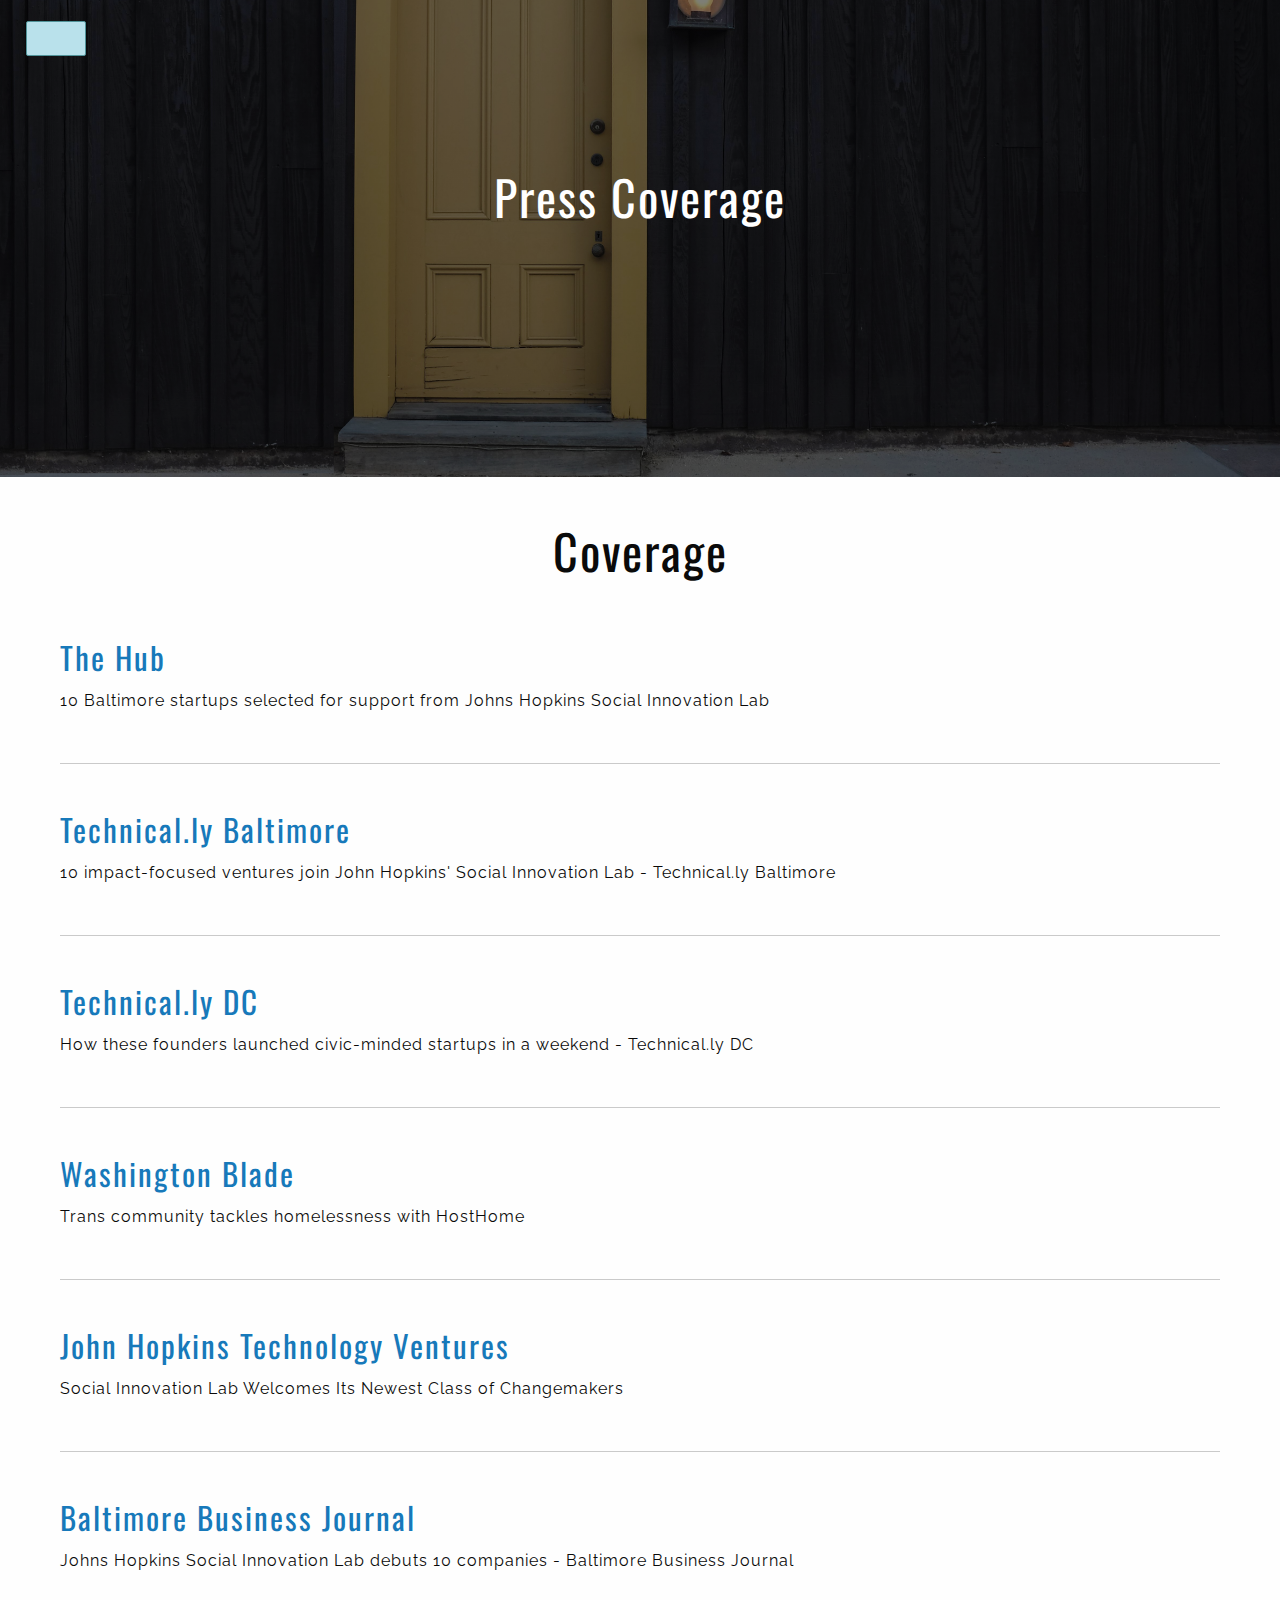
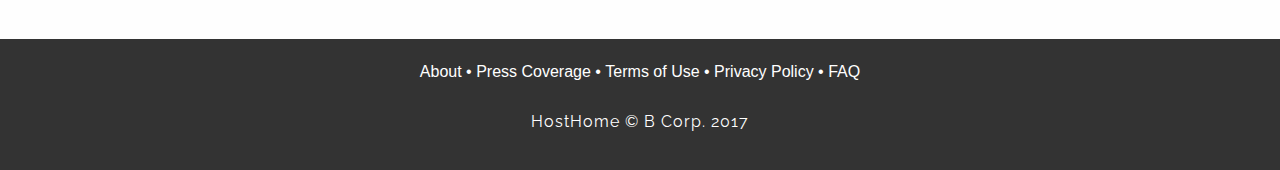
==== presscoverage.html @ 01d6b6f5 "Inline footer menu with bullet separators, added Press Coverage Page" ====
<!doctype html>
<html class="no-js" lang="en">
  <head>
    <meta charset="utf-8">
    <meta http-equiv="x-ua-compatible" content="ie=edge">
    <meta name="viewport" content="width=device-width, initial-scale=1.0">
    <title>HostHome</title>
    <link rel="stylesheet" href="css/app.css">
    <!-- Fonts -->
    <link href="https://fonts.googleapis.com/css?family=Oswald|Raleway" rel="stylesheet">
    <!-- Font Awesome Icons -->
    <link rel = "stylesheet" href = "css/font-awesome.min.css">
  </head>
  <body>
    <!-- Header -->
    <header class = "prescovheader">

    <!-- Navigation -->    
        <nav>
            <ul class = "menu align-left">
                <!-- this should be their logo -->
                <li style = "float: left;"><a href = "index.html"><button class = "button logo"></button></a></li>
            </ul>
        </nav>

    <!-- Press Coverage Hero -->
        <div class = "prescovhero">
            <h1>Press Coverage</h1>
        </div>       

    </header>

    <!-- Coverage -->
    <section >
        <div class = "grid-container coverage">
            <h1>Coverage</h1>
            <!-- The Hub -->
            <img src = "">
            <a href = "http://bit.ly/2iO0tIO">
                <h3 class = "presstitle">The Hub</h3>
            </a>
            <p>10 Baltimore startups selected for support from Johns Hopkins Social Innovation Lab</p>
            <hr>
            <!-- Technical.ly Baltimore -->
            <img src = "">
            <a href = "http://bit.ly/2ySxCcH">
                <h3 class = "presstitle">Technical.ly Baltimore</h3>
            </a>
            <p>10 impact-focused ventures join John Hopkins' Social Innovation Lab - Technical.ly Baltimore</p>
            <hr>
            <!-- Technical.ly DC -->
            <img src = "">
            <a href = "http://bit.ly/2uxFTNU">
                <h3 class = "presstitle">Technical.ly DC</h3>
            </a>
            <p>How these founders launched civic-minded startups in a weekend - Technical.ly DC</p>
            <hr>
            <!-- Washington Blade -->
            <img src = "">
            <a href = "http://bit.ly/2wIDwbI">
                <h3 class = "presstitle">Washington Blade</h3>
            </a>
            <p>Trans community tackles homelessness with HostHome</p>
            <hr>
            <!-- Hopkins Social Innovation Lab -->
            <img src = "">
            <a href = "http://bit.ly/2A8nLfL">
                <h3 class = "presstitle">John Hopkins Technology Ventures</h3>
            </a>
            <p>Social Innovation Lab Welcomes Its Newest Class of Changemakers</p>
            <hr>
            <!-- Baltimore Business Journal -->
            <img src = "">
            <a href = "http://bit.ly/2AoUezv">
                <h3 class = "presstitle">Baltimore Business Journal</h3>
            </a>
            <p>Johns Hopkins Social Innovation Lab debuts 10 companies - Baltimore Business Journal</p>
        </div>
    </section>

    <!-- F O O T E R -->
    <footer>
            <div class = "grid-x">
                <div class = "grid-container">
                    <div class = "small-20 medium-10 cell">
                        <ul class = "list" style = "margin: 0 auto">
                            <li><a href="#about" style="text-decoration:none;color:white;">About</a></li> &bull;
                            <li><a href="presscoverage.html" style="text-decoration:none;color:white;">Press Coverage</a></li> &bull;
                            <li><a href="#about" style="text-decoration:none;color:white;">Terms of Use</a></li> &bull;
                            <li><a href="#about" style="text-decoration:none;color:white;">Privacy Policy</a></li> &bull;
                            <li><a href="#about" style="text-decoration:none;color:white;">FAQ</a></li>
                        </ul>
                    </div>
                    
                    <br>
    
                    <div class = "small-20 medium-10 cell" style = "text-align: center">
                        <p>HostHome &copy; B Corp. 2017</p>
                    </div>
                </div>
            </div>
        </footer>

    <script src="js/app.js"></script>
</body>
</html>
---- css/app.css ----
@media print, screen and (min-width: 40em){.reveal,.reveal.tiny,.reveal.small,.reveal.large{right:auto;left:auto;margin:0 auto}}/*! normalize-scss | MIT/GPLv2 License | bit.ly/normalize-scss */html{font-family:sans-serif;line-height:1.15;-ms-text-size-adjust:100%;-webkit-text-size-adjust:100%}body{margin:0}article,aside,footer,header,nav,section{display:block}h1{font-size:2em;margin:0.67em 0}figcaption,figure{display:block}figure{margin:1em 40px}hr{box-sizing:content-box;height:0;overflow:visible}main{display:block}pre{font-family:monospace, monospace;font-size:1em}a{background-color:transparent;-webkit-text-decoration-skip:objects}a:active,a:hover{outline-width:0}abbr[title]{border-bottom:none;text-decoration:underline;text-decoration:underline dotted}b,strong{font-weight:inherit}b,strong{font-weight:bolder}code,kbd,samp{font-family:monospace, monospace;font-size:1em}dfn{font-style:italic}mark{background-color:#ff0;color:#000}small{font-size:80%}sub,sup{font-size:75%;line-height:0;position:relative;vertical-align:baseline}sub{bottom:-0.25em}sup{top:-0.5em}audio,video{display:inline-block}audio:not([controls]){display:none;height:0}img{border-style:none}svg:not(:root){overflow:hidden}button,input,optgroup,select,textarea{font-family:sans-serif;font-size:100%;line-height:1.15;margin:0}button{overflow:visible}button,select{text-transform:none}button,html [type="button"],[type="reset"],[type="submit"]{-webkit-appearance:button}button::-moz-focus-inner,[type="button"]::-moz-focus-inner,[type="reset"]::-moz-focus-inner,[type="submit"]::-moz-focus-inner{border-style:none;padding:0}button:-moz-focusring,[type="button"]:-moz-focusring,[type="reset"]:-moz-focusring,[type="submit"]:-moz-focusring{outline:1px dotted ButtonText}input{overflow:visible}[type="checkbox"],[type="radio"]{box-sizing:border-box;padding:0}[type="number"]::-webkit-inner-spin-button,[type="number"]::-webkit-outer-spin-button{height:auto}[type="search"]{-webkit-appearance:textfield;outline-offset:-2px}[type="search"]::-webkit-search-cancel-button,[type="search"]::-webkit-search-decoration{-webkit-appearance:none}::-webkit-file-upload-button{-webkit-appearance:button;font:inherit}fieldset{border:1px solid #c0c0c0;margin:0 2px;padding:0.35em 0.625em 0.75em}legend{box-sizing:border-box;display:table;max-width:100%;padding:0;color:inherit;white-space:normal}progress{display:inline-block;vertical-align:baseline}textarea{overflow:auto}details{display:block}summary{display:list-item}menu{display:block}canvas{display:inline-block}template{display:none}[hidden]{display:none}.foundation-mq{font-family:"small=0em&medium=40em&large=64em&xlarge=75em&xxlarge=90em"}html{box-sizing:border-box;font-size:100%}*,*::before,*::after{box-sizing:inherit}body{margin:0;padding:0;background:#fefefe;font-family:"Helvetica Neue",Helvetica,Roboto,Arial,sans-serif;font-weight:normal;line-height:1.5;color:#0a0a0a;-webkit-font-smoothing:antialiased;-moz-osx-font-smoothing:grayscale}img{display:inline-block;vertical-align:middle;max-width:100%;height:auto;-ms-interpolation-mode:bicubic}textarea{height:auto;min-height:50px;border-radius:0}select{box-sizing:border-box;width:100%;border-radius:0}.map_canvas img,.map_canvas embed,.map_canvas object,.mqa-display img,.mqa-display embed,.mqa-display object{max-width:none !important}button{padding:0;-webkit-appearance:none;-moz-appearance:none;appearance:none;border:0;border-radius:0;background:transparent;line-height:1;cursor:auto}[data-whatinput='mouse'] button{outline:0}pre{overflow:auto}button,input,optgroup,select,textarea{font-family:inherit}.is-visible{display:block !important}.is-hidden{display:none !important}.grid-container{padding-right:.625rem;padding-left:.625rem;max-width:75rem;margin:0 auto}@media print, screen and (min-width: 40em){.grid-container{padding-right:.9375rem;padding-left:.9375rem}}.grid-container.fluid{padding-right:.625rem;padding-left:.625rem;max-width:100%;margin:0 auto}@media print, screen and (min-width: 40em){.grid-container.fluid{padding-right:.9375rem;padding-left:.9375rem}}.grid-container.full{padding-right:0;padding-left:0;max-width:100%;margin:0 auto}.grid-x{display:-ms-flexbox;display:flex;-ms-flex-flow:row wrap;flex-flow:row wrap}.cell{-ms-flex:0 0 auto;flex:0 0 auto;min-height:0px;min-width:0px;width:100%}.cell.auto{-ms-flex:1 1 0px;flex:1 1 0px}.cell.shrink{-ms-flex:0 0 auto;flex:0 0 auto}.grid-x>.auto{width:auto}.grid-x>.shrink{width:auto}.grid-x>.small-shrink,.grid-x>.small-full,.grid-x>.small-1,.grid-x>.small-2,.grid-x>.small-3,.grid-x>.small-4,.grid-x>.small-5,.grid-x>.small-6,.grid-x>.small-7,.grid-x>.small-8,.grid-x>.small-9,.grid-x>.small-10,.grid-x>.small-11,.grid-x>.small-12,.grid-x>.small-13,.grid-x>.small-14,.grid-x>.small-15,.grid-x>.small-16,.grid-x>.small-17,.grid-x>.small-18,.grid-x>.small-19,.grid-x>.small-20{-ms-flex-preferred-size:auto;flex-basis:auto}@media print, screen and (min-width: 40em){.grid-x>.medium-shrink,.grid-x>.medium-full,.grid-x>.medium-1,.grid-x>.medium-2,.grid-x>.medium-3,.grid-x>.medium-4,.grid-x>.medium-5,.grid-x>.medium-6,.grid-x>.medium-7,.grid-x>.medium-8,.grid-x>.medium-9,.grid-x>.medium-10,.grid-x>.medium-11,.grid-x>.medium-12,.grid-x>.medium-13,.grid-x>.medium-14,.grid-x>.medium-15,.grid-x>.medium-16,.grid-x>.medium-17,.grid-x>.medium-18,.grid-x>.medium-19,.grid-x>.medium-20{-ms-flex-preferred-size:auto;flex-basis:auto}}@media print, screen and (min-width: 64em){.grid-x>.large-shrink,.grid-x>.large-full,.grid-x>.large-1,.grid-x>.large-2,.grid-x>.large-3,.grid-x>.large-4,.grid-x>.large-5,.grid-x>.large-6,.grid-x>.large-7,.grid-x>.large-8,.grid-x>.large-9,.grid-x>.large-10,.grid-x>.large-11,.grid-x>.large-12,.grid-x>.large-13,.grid-x>.large-14,.grid-x>.large-15,.grid-x>.large-16,.grid-x>.large-17,.grid-x>.large-18,.grid-x>.large-19,.grid-x>.large-20{-ms-flex-preferred-size:auto;flex-basis:auto}}.grid-x>.small-1{width:5%}.grid-x>.small-2{width:10%}.grid-x>.small-3{width:15%}.grid-x>.small-4{width:20%}.grid-x>.small-5{width:25%}.grid-x>.small-6{width:30%}.grid-x>.small-7{width:35%}.grid-x>.small-8{width:40%}.grid-x>.small-9{width:45%}.grid-x>.small-10{width:50%}.grid-x>.small-11{width:55%}.grid-x>.small-12{width:60%}.grid-x>.small-13{width:65%}.grid-x>.small-14{width:70%}.grid-x>.small-15{width:75%}.grid-x>.small-16{width:80%}.grid-x>.small-17{width:85%}.grid-x>.small-18{width:90%}.grid-x>.small-19{width:95%}.grid-x>.small-20{width:100%}@media print, screen and (min-width: 40em){.grid-x>.medium-auto{-ms-flex:1 1 0px;flex:1 1 0px;width:auto}.grid-x>.medium-shrink{-ms-flex:0 0 auto;flex:0 0 auto;width:auto}.grid-x>.medium-1{width:5%}.grid-x>.medium-2{width:10%}.grid-x>.medium-3{width:15%}.grid-x>.medium-4{width:20%}.grid-x>.medium-5{width:25%}.grid-x>.medium-6{width:30%}.grid-x>.medium-7{width:35%}.grid-x>.medium-8{width:40%}.grid-x>.medium-9{width:45%}.grid-x>.medium-10{width:50%}.grid-x>.medium-11{width:55%}.grid-x>.medium-12{width:60%}.grid-x>.medium-13{width:65%}.grid-x>.medium-14{width:70%}.grid-x>.medium-15{width:75%}.grid-x>.medium-16{width:80%}.grid-x>.medium-17{width:85%}.grid-x>.medium-18{width:90%}.grid-x>.medium-19{width:95%}.grid-x>.medium-20{width:100%}}@media print, screen and (min-width: 64em){.grid-x>.large-auto{-ms-flex:1 1 0px;flex:1 1 0px;width:auto}.grid-x>.large-shrink{-ms-flex:0 0 auto;flex:0 0 auto;width:auto}.grid-x>.large-1{width:5%}.grid-x>.large-2{width:10%}.grid-x>.large-3{width:15%}.grid-x>.large-4{width:20%}.grid-x>.large-5{width:25%}.grid-x>.large-6{width:30%}.grid-x>.large-7{width:35%}.grid-x>.large-8{width:40%}.grid-x>.large-9{width:45%}.grid-x>.large-10{width:50%}.grid-x>.large-11{width:55%}.grid-x>.large-12{width:60%}.grid-x>.large-13{width:65%}.grid-x>.large-14{width:70%}.grid-x>.large-15{width:75%}.grid-x>.large-16{width:80%}.grid-x>.large-17{width:85%}.grid-x>.large-18{width:90%}.grid-x>.large-19{width:95%}.grid-x>.large-20{width:100%}}.grid-margin-x:not(.grid-x)>.cell{width:auto}.grid-margin-y:not(.grid-y)>.cell{height:auto}.grid-margin-x{margin-left:-.625rem;margin-right:-.625rem}@media print, screen and (min-width: 40em){.grid-margin-x{margin-left:-.9375rem;margin-right:-.9375rem}}.grid-margin-x>.cell{width:calc(100% - 1.25rem);margin-left:.625rem;margin-right:.625rem}@media print, screen and (min-width: 40em){.grid-margin-x>.cell{width:calc(100% - 1.875rem);margin-left:.9375rem;margin-right:.9375rem}}.grid-margin-x>.auto{width:auto}.grid-margin-x>.shrink{width:auto}.grid-margin-x>.small-1{width:calc(5% - 1.25rem)}.grid-margin-x>.small-2{width:calc(10% - 1.25rem)}.grid-margin-x>.small-3{width:calc(15% - 1.25rem)}.grid-margin-x>.small-4{width:calc(20% - 1.25rem)}.grid-margin-x>.small-5{width:calc(25% - 1.25rem)}.grid-margin-x>.small-6{width:calc(30% - 1.25rem)}.grid-margin-x>.small-7{width:calc(35% - 1.25rem)}.grid-margin-x>.small-8{width:calc(40% - 1.25rem)}.grid-margin-x>.small-9{width:calc(45% - 1.25rem)}.grid-margin-x>.small-10{width:calc(50% - 1.25rem)}.grid-margin-x>.small-11{width:calc(55% - 1.25rem)}.grid-margin-x>.small-12{width:calc(60% - 1.25rem)}.grid-margin-x>.small-13{width:calc(65% - 1.25rem)}.grid-margin-x>.small-14{width:calc(70% - 1.25rem)}.grid-margin-x>.small-15{width:calc(75% - 1.25rem)}.grid-margin-x>.small-16{width:calc(80% - 1.25rem)}.grid-margin-x>.small-17{width:calc(85% - 1.25rem)}.grid-margin-x>.small-18{width:calc(90% - 1.25rem)}.grid-margin-x>.small-19{width:calc(95% - 1.25rem)}.grid-margin-x>.small-20{width:calc(100% - 1.25rem)}@media print, screen and (min-width: 40em){.grid-margin-x>.auto{width:auto}.grid-margin-x>.shrink{width:auto}.grid-margin-x>.small-1{width:calc(5% - 1.875rem)}.grid-margin-x>.small-2{width:calc(10% - 1.875rem)}.grid-margin-x>.small-3{width:calc(15% - 1.875rem)}.grid-margin-x>.small-4{width:calc(20% - 1.875rem)}.grid-margin-x>.small-5{width:calc(25% - 1.875rem)}.grid-margin-x>.small-6{width:calc(30% - 1.875rem)}.grid-margin-x>.small-7{width:calc(35% - 1.875rem)}.grid-margin-x>.small-8{width:calc(40% - 1.875rem)}.grid-margin-x>.small-9{width:calc(45% - 1.875rem)}.grid-margin-x>.small-10{width:calc(50% - 1.875rem)}.grid-margin-x>.small-11{width:calc(55% - 1.875rem)}.grid-margin-x>.small-12{width:calc(60% - 1.875rem)}.grid-margin-x>.small-13{width:calc(65% - 1.875rem)}.grid-margin-x>.small-14{width:calc(70% - 1.875rem)}.grid-margin-x>.small-15{width:calc(75% - 1.875rem)}.grid-margin-x>.small-16{width:calc(80% - 1.875rem)}.grid-margin-x>.small-17{width:calc(85% - 1.875rem)}.grid-margin-x>.small-18{width:calc(90% - 1.875rem)}.grid-margin-x>.small-19{width:calc(95% - 1.875rem)}.grid-margin-x>.small-20{width:calc(100% - 1.875rem)}.grid-margin-x>.medium-auto{width:auto}.grid-margin-x>.medium-shrink{width:auto}.grid-margin-x>.medium-1{width:calc(5% - 1.875rem)}.grid-margin-x>.medium-2{width:calc(10% - 1.875rem)}.grid-margin-x>.medium-3{width:calc(15% - 1.875rem)}.grid-margin-x>.medium-4{width:calc(20% - 1.875rem)}.grid-margin-x>.medium-5{width:calc(25% - 1.875rem)}.grid-margin-x>.medium-6{width:calc(30% - 1.875rem)}.grid-margin-x>.medium-7{width:calc(35% - 1.875rem)}.grid-margin-x>.medium-8{width:calc(40% - 1.875rem)}.grid-margin-x>.medium-9{width:calc(45% - 1.875rem)}.grid-margin-x>.medium-10{width:calc(50% - 1.875rem)}.grid-margin-x>.medium-11{width:calc(55% - 1.875rem)}.grid-margin-x>.medium-12{width:calc(60% - 1.875rem)}.grid-margin-x>.medium-13{width:calc(65% - 1.875rem)}.grid-margin-x>.medium-14{width:calc(70% - 1.875rem)}.grid-margin-x>.medium-15{width:calc(75% - 1.875rem)}.grid-margin-x>.medium-16{width:calc(80% - 1.875rem)}.grid-margin-x>.medium-17{width:calc(85% - 1.875rem)}.grid-margin-x>.medium-18{width:calc(90% - 1.875rem)}.grid-margin-x>.medium-19{width:calc(95% - 1.875rem)}.grid-margin-x>.medium-20{width:calc(100% - 1.875rem)}}@media print, screen and (min-width: 64em){.grid-margin-x>.large-auto{width:auto}.grid-margin-x>.large-shrink{width:auto}.grid-margin-x>.large-1{width:calc(5% - 1.875rem)}.grid-margin-x>.large-2{width:calc(10% - 1.875rem)}.grid-margin-x>.large-3{width:calc(15% - 1.875rem)}.grid-margin-x>.large-4{width:calc(20% - 1.875rem)}.grid-margin-x>.large-5{width:calc(25% - 1.875rem)}.grid-margin-x>.large-6{width:calc(30% - 1.875rem)}.grid-margin-x>.large-7{width:calc(35% - 1.875rem)}.grid-margin-x>.large-8{width:calc(40% - 1.875rem)}.grid-margin-x>.large-9{width:calc(45% - 1.875rem)}.grid-margin-x>.large-10{width:calc(50% - 1.875rem)}.grid-margin-x>.large-11{width:calc(55% - 1.875rem)}.grid-margin-x>.large-12{width:calc(60% - 1.875rem)}.grid-margin-x>.large-13{width:calc(65% - 1.875rem)}.grid-margin-x>.large-14{width:calc(70% - 1.875rem)}.grid-margin-x>.large-15{width:calc(75% - 1.875rem)}.grid-margin-x>.large-16{width:calc(80% - 1.875rem)}.grid-margin-x>.large-17{width:calc(85% - 1.875rem)}.grid-margin-x>.large-18{width:calc(90% - 1.875rem)}.grid-margin-x>.large-19{width:calc(95% - 1.875rem)}.grid-margin-x>.large-20{width:calc(100% - 1.875rem)}}.grid-padding-x .grid-padding-x{margin-right:-.625rem;margin-left:-.625rem}@media print, screen and (min-width: 40em){.grid-padding-x .grid-padding-x{margin-right:-.9375rem;margin-left:-.9375rem}}.grid-container:not(.full)>.grid-padding-x{margin-right:-.625rem;margin-left:-.625rem}@media print, screen and (min-width: 40em){.grid-container:not(.full)>.grid-padding-x{margin-right:-.9375rem;margin-left:-.9375rem}}.grid-padding-x>.cell{padding-right:.625rem;padding-left:.625rem}@media print, screen and (min-width: 40em){.grid-padding-x>.cell{padding-right:.9375rem;padding-left:.9375rem}}.small-up-1>.cell{width:100%}.small-up-2>.cell{width:50%}.small-up-3>.cell{width:33.33333%}.small-up-4>.cell{width:25%}.small-up-5>.cell{width:20%}.small-up-6>.cell{width:16.66667%}.small-up-7>.cell{width:14.28571%}.small-up-8>.cell{width:12.5%}@media print, screen and (min-width: 40em){.medium-up-1>.cell{width:100%}.medium-up-2>.cell{width:50%}.medium-up-3>.cell{width:33.33333%}.medium-up-4>.cell{width:25%}.medium-up-5>.cell{width:20%}.medium-up-6>.cell{width:16.66667%}.medium-up-7>.cell{width:14.28571%}.medium-up-8>.cell{width:12.5%}}@media print, screen and (min-width: 64em){.large-up-1>.cell{width:100%}.large-up-2>.cell{width:50%}.large-up-3>.cell{width:33.33333%}.large-up-4>.cell{width:25%}.large-up-5>.cell{width:20%}.large-up-6>.cell{width:16.66667%}.large-up-7>.cell{width:14.28571%}.large-up-8>.cell{width:12.5%}}.grid-margin-x.small-up-1>.cell{width:calc(100% - 1.25rem)}.grid-margin-x.small-up-2>.cell{width:calc(50% - 1.25rem)}.grid-margin-x.small-up-3>.cell{width:calc(33.33333% - 1.25rem)}.grid-margin-x.small-up-4>.cell{width:calc(25% - 1.25rem)}.grid-margin-x.small-up-5>.cell{width:calc(20% - 1.25rem)}.grid-margin-x.small-up-6>.cell{width:calc(16.66667% - 1.25rem)}.grid-margin-x.small-up-7>.cell{width:calc(14.28571% - 1.25rem)}.grid-margin-x.small-up-8>.cell{width:calc(12.5% - 1.25rem)}@media print, screen and (min-width: 40em){.grid-margin-x.small-up-1>.cell{width:calc(100% - 1.25rem)}.grid-margin-x.small-up-2>.cell{width:calc(50% - 1.25rem)}.grid-margin-x.small-up-3>.cell{width:calc(33.33333% - 1.25rem)}.grid-margin-x.small-up-4>.cell{width:calc(25% - 1.25rem)}.grid-margin-x.small-up-5>.cell{width:calc(20% - 1.25rem)}.grid-margin-x.small-up-6>.cell{width:calc(16.66667% - 1.25rem)}.grid-margin-x.small-up-7>.cell{width:calc(14.28571% - 1.25rem)}.grid-margin-x.small-up-8>.cell{width:calc(12.5% - 1.25rem)}.grid-margin-x.medium-up-1>.cell{width:calc(100% - 1.875rem)}.grid-margin-x.medium-up-2>.cell{width:calc(50% - 1.875rem)}.grid-margin-x.medium-up-3>.cell{width:calc(33.33333% - 1.875rem)}.grid-margin-x.medium-up-4>.cell{width:calc(25% - 1.875rem)}.grid-margin-x.medium-up-5>.cell{width:calc(20% - 1.875rem)}.grid-margin-x.medium-up-6>.cell{width:calc(16.66667% - 1.875rem)}.grid-margin-x.medium-up-7>.cell{width:calc(14.28571% - 1.875rem)}.grid-margin-x.medium-up-8>.cell{width:calc(12.5% - 1.875rem)}}@media print, screen and (min-width: 64em){.grid-margin-x.large-up-1>.cell{width:calc(100% - 1.875rem)}.grid-margin-x.large-up-2>.cell{width:calc(50% - 1.875rem)}.grid-margin-x.large-up-3>.cell{width:calc(33.33333% - 1.875rem)}.grid-margin-x.large-up-4>.cell{width:calc(25% - 1.875rem)}.grid-margin-x.large-up-5>.cell{width:calc(20% - 1.875rem)}.grid-margin-x.large-up-6>.cell{width:calc(16.66667% - 1.875rem)}.grid-margin-x.large-up-7>.cell{width:calc(14.28571% - 1.875rem)}.grid-margin-x.large-up-8>.cell{width:calc(12.5% - 1.875rem)}}.small-margin-collapse{margin-right:0;margin-left:0}.small-margin-collapse>.cell{margin-right:0;margin-left:0}.small-margin-collapse>.small-1{width:5%}.small-margin-collapse>.small-2{width:10%}.small-margin-collapse>.small-3{width:15%}.small-margin-collapse>.small-4{width:20%}.small-margin-collapse>.small-5{width:25%}.small-margin-collapse>.small-6{width:30%}.small-margin-collapse>.small-7{width:35%}.small-margin-collapse>.small-8{width:40%}.small-margin-collapse>.small-9{width:45%}.small-margin-collapse>.small-10{width:50%}.small-margin-collapse>.small-11{width:55%}.small-margin-collapse>.small-12{width:60%}.small-margin-collapse>.small-13{width:65%}.small-margin-collapse>.small-14{width:70%}.small-margin-collapse>.small-15{width:75%}.small-margin-collapse>.small-16{width:80%}.small-margin-collapse>.small-17{width:85%}.small-margin-collapse>.small-18{width:90%}.small-margin-collapse>.small-19{width:95%}.small-margin-collapse>.small-20{width:100%}@media print, screen and (min-width: 40em){.small-margin-collapse>.medium-1{width:5%}.small-margin-collapse>.medium-2{width:10%}.small-margin-collapse>.medium-3{width:15%}.small-margin-collapse>.medium-4{width:20%}.small-margin-collapse>.medium-5{width:25%}.small-margin-collapse>.medium-6{width:30%}.small-margin-collapse>.medium-7{width:35%}.small-margin-collapse>.medium-8{width:40%}.small-margin-collapse>.medium-9{width:45%}.small-margin-collapse>.medium-10{width:50%}.small-margin-collapse>.medium-11{width:55%}.small-margin-collapse>.medium-12{width:60%}.small-margin-collapse>.medium-13{width:65%}.small-margin-collapse>.medium-14{width:70%}.small-margin-collapse>.medium-15{width:75%}.small-margin-collapse>.medium-16{width:80%}.small-margin-collapse>.medium-17{width:85%}.small-margin-collapse>.medium-18{width:90%}.small-margin-collapse>.medium-19{width:95%}.small-margin-collapse>.medium-20{width:100%}}@media print, screen and (min-width: 64em){.small-margin-collapse>.large-1{width:5%}.small-margin-collapse>.large-2{width:10%}.small-margin-collapse>.large-3{width:15%}.small-margin-collapse>.large-4{width:20%}.small-margin-collapse>.large-5{width:25%}.small-margin-collapse>.large-6{width:30%}.small-margin-collapse>.large-7{width:35%}.small-margin-collapse>.large-8{width:40%}.small-margin-collapse>.large-9{width:45%}.small-margin-collapse>.large-10{width:50%}.small-margin-collapse>.large-11{width:55%}.small-margin-collapse>.large-12{width:60%}.small-margin-collapse>.large-13{width:65%}.small-margin-collapse>.large-14{width:70%}.small-margin-collapse>.large-15{width:75%}.small-margin-collapse>.large-16{width:80%}.small-margin-collapse>.large-17{width:85%}.small-margin-collapse>.large-18{width:90%}.small-margin-collapse>.large-19{width:95%}.small-margin-collapse>.large-20{width:100%}}.small-padding-collapse{margin-right:0;margin-left:0}.small-padding-collapse>.cell{padding-right:0;padding-left:0}@media print, screen and (min-width: 40em){.medium-margin-collapse{margin-right:0;margin-left:0}.medium-margin-collapse>.cell{margin-right:0;margin-left:0}}@media print, screen and (min-width: 40em){.medium-margin-collapse>.small-1{width:5%}.medium-margin-collapse>.small-2{width:10%}.medium-margin-collapse>.small-3{width:15%}.medium-margin-collapse>.small-4{width:20%}.medium-margin-collapse>.small-5{width:25%}.medium-margin-collapse>.small-6{width:30%}.medium-margin-collapse>.small-7{width:35%}.medium-margin-collapse>.small-8{width:40%}.medium-margin-collapse>.small-9{width:45%}.medium-margin-collapse>.small-10{width:50%}.medium-margin-collapse>.small-11{width:55%}.medium-margin-collapse>.small-12{width:60%}.medium-margin-collapse>.small-13{width:65%}.medium-margin-collapse>.small-14{width:70%}.medium-margin-collapse>.small-15{width:75%}.medium-margin-collapse>.small-16{width:80%}.medium-margin-collapse>.small-17{width:85%}.medium-margin-collapse>.small-18{width:90%}.medium-margin-collapse>.small-19{width:95%}.medium-margin-collapse>.small-20{width:100%}}@media print, screen and (min-width: 40em){.medium-margin-collapse>.medium-1{width:5%}.medium-margin-collapse>.medium-2{width:10%}.medium-margin-collapse>.medium-3{width:15%}.medium-margin-collapse>.medium-4{width:20%}.medium-margin-collapse>.medium-5{width:25%}.medium-margin-collapse>.medium-6{width:30%}.medium-margin-collapse>.medium-7{width:35%}.medium-margin-collapse>.medium-8{width:40%}.medium-margin-collapse>.medium-9{width:45%}.medium-margin-collapse>.medium-10{width:50%}.medium-margin-collapse>.medium-11{width:55%}.medium-margin-collapse>.medium-12{width:60%}.medium-margin-collapse>.medium-13{width:65%}.medium-margin-collapse>.medium-14{width:70%}.medium-margin-collapse>.medium-15{width:75%}.medium-margin-collapse>.medium-16{width:80%}.medium-margin-collapse>.medium-17{width:85%}.medium-margin-collapse>.medium-18{width:90%}.medium-margin-collapse>.medium-19{width:95%}.medium-margin-collapse>.medium-20{width:100%}}@media print, screen and (min-width: 64em){.medium-margin-collapse>.large-1{width:5%}.medium-margin-collapse>.large-2{width:10%}.medium-margin-collapse>.large-3{width:15%}.medium-margin-collapse>.large-4{width:20%}.medium-margin-collapse>.large-5{width:25%}.medium-margin-collapse>.large-6{width:30%}.medium-margin-collapse>.large-7{width:35%}.medium-margin-collapse>.large-8{width:40%}.medium-margin-collapse>.large-9{width:45%}.medium-margin-collapse>.large-10{width:50%}.medium-margin-collapse>.large-11{width:55%}.medium-margin-collapse>.large-12{width:60%}.medium-margin-collapse>.large-13{width:65%}.medium-margin-collapse>.large-14{width:70%}.medium-margin-collapse>.large-15{width:75%}.medium-margin-collapse>.large-16{width:80%}.medium-margin-collapse>.large-17{width:85%}.medium-margin-collapse>.large-18{width:90%}.medium-margin-collapse>.large-19{width:95%}.medium-margin-collapse>.large-20{width:100%}}@media print, screen and (min-width: 40em){.medium-padding-collapse{margin-right:0;margin-left:0}.medium-padding-collapse>.cell{padding-right:0;padding-left:0}}@media print, screen and (min-width: 64em){.large-margin-collapse{margin-right:0;margin-left:0}.large-margin-collapse>.cell{margin-right:0;margin-left:0}}@media print, screen and (min-width: 64em){.large-margin-collapse>.small-1{width:5%}.large-margin-collapse>.small-2{width:10%}.large-margin-collapse>.small-3{width:15%}.large-margin-collapse>.small-4{width:20%}.large-margin-collapse>.small-5{width:25%}.large-margin-collapse>.small-6{width:30%}.large-margin-collapse>.small-7{width:35%}.large-margin-collapse>.small-8{width:40%}.large-margin-collapse>.small-9{width:45%}.large-margin-collapse>.small-10{width:50%}.large-margin-collapse>.small-11{width:55%}.large-margin-collapse>.small-12{width:60%}.large-margin-collapse>.small-13{width:65%}.large-margin-collapse>.small-14{width:70%}.large-margin-collapse>.small-15{width:75%}.large-margin-collapse>.small-16{width:80%}.large-margin-collapse>.small-17{width:85%}.large-margin-collapse>.small-18{width:90%}.large-margin-collapse>.small-19{width:95%}.large-margin-collapse>.small-20{width:100%}}@media print, screen and (min-width: 64em){.large-margin-collapse>.medium-1{width:5%}.large-margin-collapse>.medium-2{width:10%}.large-margin-collapse>.medium-3{width:15%}.large-margin-collapse>.medium-4{width:20%}.large-margin-collapse>.medium-5{width:25%}.large-margin-collapse>.medium-6{width:30%}.large-margin-collapse>.medium-7{width:35%}.large-margin-collapse>.medium-8{width:40%}.large-margin-collapse>.medium-9{width:45%}.large-margin-collapse>.medium-10{width:50%}.large-margin-collapse>.medium-11{width:55%}.large-margin-collapse>.medium-12{width:60%}.large-margin-collapse>.medium-13{width:65%}.large-margin-collapse>.medium-14{width:70%}.large-margin-collapse>.medium-15{width:75%}.large-margin-collapse>.medium-16{width:80%}.large-margin-collapse>.medium-17{width:85%}.large-margin-collapse>.medium-18{width:90%}.large-margin-collapse>.medium-19{width:95%}.large-margin-collapse>.medium-20{width:100%}}@media print, screen and (min-width: 64em){.large-margin-collapse>.large-1{width:5%}.large-margin-collapse>.large-2{width:10%}.large-margin-collapse>.large-3{width:15%}.large-margin-collapse>.large-4{width:20%}.large-margin-collapse>.large-5{width:25%}.large-margin-collapse>.large-6{width:30%}.large-margin-collapse>.large-7{width:35%}.large-margin-collapse>.large-8{width:40%}.large-margin-collapse>.large-9{width:45%}.large-margin-collapse>.large-10{width:50%}.large-margin-collapse>.large-11{width:55%}.large-margin-collapse>.large-12{width:60%}.large-margin-collapse>.large-13{width:65%}.large-margin-collapse>.large-14{width:70%}.large-margin-collapse>.large-15{width:75%}.large-margin-collapse>.large-16{width:80%}.large-margin-collapse>.large-17{width:85%}.large-margin-collapse>.large-18{width:90%}.large-margin-collapse>.large-19{width:95%}.large-margin-collapse>.large-20{width:100%}}@media print, screen and (min-width: 64em){.large-padding-collapse{margin-right:0;margin-left:0}.large-padding-collapse>.cell{padding-right:0;padding-left:0}}.small-offset-0{margin-left:0%}.grid-margin-x>.small-offset-0{margin-left:calc(0% + .625rem)}.small-offset-1{margin-left:5%}.grid-margin-x>.small-offset-1{margin-left:calc(5% + .625rem)}.small-offset-2{margin-left:10%}.grid-margin-x>.small-offset-2{margin-left:calc(10% + .625rem)}.small-offset-3{margin-left:15%}.grid-margin-x>.small-offset-3{margin-left:calc(15% + .625rem)}.small-offset-4{margin-left:20%}.grid-margin-x>.small-offset-4{margin-left:calc(20% + .625rem)}.small-offset-5{margin-left:25%}.grid-margin-x>.small-offset-5{margin-left:calc(25% + .625rem)}.small-offset-6{margin-left:30%}.grid-margin-x>.small-offset-6{margin-left:calc(30% + .625rem)}.small-offset-7{margin-left:35%}.grid-margin-x>.small-offset-7{margin-left:calc(35% + .625rem)}.small-offset-8{margin-left:40%}.grid-margin-x>.small-offset-8{margin-left:calc(40% + .625rem)}.small-offset-9{margin-left:45%}.grid-margin-x>.small-offset-9{margin-left:calc(45% + .625rem)}.small-offset-10{margin-left:50%}.grid-margin-x>.small-offset-10{margin-left:calc(50% + .625rem)}.small-offset-11{margin-left:55%}.grid-margin-x>.small-offset-11{margin-left:calc(55% + .625rem)}.small-offset-12{margin-left:60%}.grid-margin-x>.small-offset-12{margin-left:calc(60% + .625rem)}.small-offset-13{margin-left:65%}.grid-margin-x>.small-offset-13{margin-left:calc(65% + .625rem)}.small-offset-14{margin-left:70%}.grid-margin-x>.small-offset-14{margin-left:calc(70% + .625rem)}.small-offset-15{margin-left:75%}.grid-margin-x>.small-offset-15{margin-left:calc(75% + .625rem)}.small-offset-16{margin-left:80%}.grid-margin-x>.small-offset-16{margin-left:calc(80% + .625rem)}.small-offset-17{margin-left:85%}.grid-margin-x>.small-offset-17{margin-left:calc(85% + .625rem)}.small-offset-18{margin-left:90%}.grid-margin-x>.small-offset-18{margin-left:calc(90% + .625rem)}.small-offset-19{margin-left:95%}.grid-margin-x>.small-offset-19{margin-left:calc(95% + .625rem)}@media print, screen and (min-width: 40em){.medium-offset-0{margin-left:0%}.grid-margin-x>.medium-offset-0{margin-left:calc(0% + .9375rem)}.medium-offset-1{margin-left:5%}.grid-margin-x>.medium-offset-1{margin-left:calc(5% + .9375rem)}.medium-offset-2{margin-left:10%}.grid-margin-x>.medium-offset-2{margin-left:calc(10% + .9375rem)}.medium-offset-3{margin-left:15%}.grid-margin-x>.medium-offset-3{margin-left:calc(15% + .9375rem)}.medium-offset-4{margin-left:20%}.grid-margin-x>.medium-offset-4{margin-left:calc(20% + .9375rem)}.medium-offset-5{margin-left:25%}.grid-margin-x>.medium-offset-5{margin-left:calc(25% + .9375rem)}.medium-offset-6{margin-left:30%}.grid-margin-x>.medium-offset-6{margin-left:calc(30% + .9375rem)}.medium-offset-7{margin-left:35%}.grid-margin-x>.medium-offset-7{margin-left:calc(35% + .9375rem)}.medium-offset-8{margin-left:40%}.grid-margin-x>.medium-offset-8{margin-left:calc(40% + .9375rem)}.medium-offset-9{margin-left:45%}.grid-margin-x>.medium-offset-9{margin-left:calc(45% + .9375rem)}.medium-offset-10{margin-left:50%}.grid-margin-x>.medium-offset-10{margin-left:calc(50% + .9375rem)}.medium-offset-11{margin-left:55%}.grid-margin-x>.medium-offset-11{margin-left:calc(55% + .9375rem)}.medium-offset-12{margin-left:60%}.grid-margin-x>.medium-offset-12{margin-left:calc(60% + .9375rem)}.medium-offset-13{margin-left:65%}.grid-margin-x>.medium-offset-13{margin-left:calc(65% + .9375rem)}.medium-offset-14{margin-left:70%}.grid-margin-x>.medium-offset-14{margin-left:calc(70% + .9375rem)}.medium-offset-15{margin-left:75%}.grid-margin-x>.medium-offset-15{margin-left:calc(75% + .9375rem)}.medium-offset-16{margin-left:80%}.grid-margin-x>.medium-offset-16{margin-left:calc(80% + .9375rem)}.medium-offset-17{margin-left:85%}.grid-margin-x>.medium-offset-17{margin-left:calc(85% + .9375rem)}.medium-offset-18{margin-left:90%}.grid-margin-x>.medium-offset-18{margin-left:calc(90% + .9375rem)}.medium-offset-19{margin-left:95%}.grid-margin-x>.medium-offset-19{margin-left:calc(95% + .9375rem)}}@media print, screen and (min-width: 64em){.large-offset-0{margin-left:0%}.grid-margin-x>.large-offset-0{margin-left:calc(0% + .9375rem)}.large-offset-1{margin-left:5%}.grid-margin-x>.large-offset-1{margin-left:calc(5% + .9375rem)}.large-offset-2{margin-left:10%}.grid-margin-x>.large-offset-2{margin-left:calc(10% + .9375rem)}.large-offset-3{margin-left:15%}.grid-margin-x>.large-offset-3{margin-left:calc(15% + .9375rem)}.large-offset-4{margin-left:20%}.grid-margin-x>.large-offset-4{margin-left:calc(20% + .9375rem)}.large-offset-5{margin-left:25%}.grid-margin-x>.large-offset-5{margin-left:calc(25% + .9375rem)}.large-offset-6{margin-left:30%}.grid-margin-x>.large-offset-6{margin-left:calc(30% + .9375rem)}.large-offset-7{margin-left:35%}.grid-margin-x>.large-offset-7{margin-left:calc(35% + .9375rem)}.large-offset-8{margin-left:40%}.grid-margin-x>.large-offset-8{margin-left:calc(40% + .9375rem)}.large-offset-9{margin-left:45%}.grid-margin-x>.large-offset-9{margin-left:calc(45% + .9375rem)}.large-offset-10{margin-left:50%}.grid-margin-x>.large-offset-10{margin-left:calc(50% + .9375rem)}.large-offset-11{margin-left:55%}.grid-margin-x>.large-offset-11{margin-left:calc(55% + .9375rem)}.large-offset-12{margin-left:60%}.grid-margin-x>.large-offset-12{margin-left:calc(60% + .9375rem)}.large-offset-13{margin-left:65%}.grid-margin-x>.large-offset-13{margin-left:calc(65% + .9375rem)}.large-offset-14{margin-left:70%}.grid-margin-x>.large-offset-14{margin-left:calc(70% + .9375rem)}.large-offset-15{margin-left:75%}.grid-margin-x>.large-offset-15{margin-left:calc(75% + .9375rem)}.large-offset-16{margin-left:80%}.grid-margin-x>.large-offset-16{margin-left:calc(80% + .9375rem)}.large-offset-17{margin-left:85%}.grid-margin-x>.large-offset-17{margin-left:calc(85% + .9375rem)}.large-offset-18{margin-left:90%}.grid-margin-x>.large-offset-18{margin-left:calc(90% + .9375rem)}.large-offset-19{margin-left:95%}.grid-margin-x>.large-offset-19{margin-left:calc(95% + .9375rem)}}.grid-y{display:-ms-flexbox;display:flex;-ms-flex-flow:column nowrap;flex-flow:column nowrap}.grid-y>.cell{width:auto}.grid-y>.auto{height:auto}.grid-y>.shrink{height:auto}.grid-y>.small-shrink,.grid-y>.small-full,.grid-y>.small-1,.grid-y>.small-2,.grid-y>.small-3,.grid-y>.small-4,.grid-y>.small-5,.grid-y>.small-6,.grid-y>.small-7,.grid-y>.small-8,.grid-y>.small-9,.grid-y>.small-10,.grid-y>.small-11,.grid-y>.small-12,.grid-y>.small-13,.grid-y>.small-14,.grid-y>.small-15,.grid-y>.small-16,.grid-y>.small-17,.grid-y>.small-18,.grid-y>.small-19,.grid-y>.small-20{-ms-flex-preferred-size:auto;flex-basis:auto}@media print, screen and (min-width: 40em){.grid-y>.medium-shrink,.grid-y>.medium-full,.grid-y>.medium-1,.grid-y>.medium-2,.grid-y>.medium-3,.grid-y>.medium-4,.grid-y>.medium-5,.grid-y>.medium-6,.grid-y>.medium-7,.grid-y>.medium-8,.grid-y>.medium-9,.grid-y>.medium-10,.grid-y>.medium-11,.grid-y>.medium-12,.grid-y>.medium-13,.grid-y>.medium-14,.grid-y>.medium-15,.grid-y>.medium-16,.grid-y>.medium-17,.grid-y>.medium-18,.grid-y>.medium-19,.grid-y>.medium-20{-ms-flex-preferred-size:auto;flex-basis:auto}}@media print, screen and (min-width: 64em){.grid-y>.large-shrink,.grid-y>.large-full,.grid-y>.large-1,.grid-y>.large-2,.grid-y>.large-3,.grid-y>.large-4,.grid-y>.large-5,.grid-y>.large-6,.grid-y>.large-7,.grid-y>.large-8,.grid-y>.large-9,.grid-y>.large-10,.grid-y>.large-11,.grid-y>.large-12,.grid-y>.large-13,.grid-y>.large-14,.grid-y>.large-15,.grid-y>.large-16,.grid-y>.large-17,.grid-y>.large-18,.grid-y>.large-19,.grid-y>.large-20{-ms-flex-preferred-size:auto;flex-basis:auto}}.grid-y>.small-1{height:5%}.grid-y>.small-2{height:10%}.grid-y>.small-3{height:15%}.grid-y>.small-4{height:20%}.grid-y>.small-5{height:25%}.grid-y>.small-6{height:30%}.grid-y>.small-7{height:35%}.grid-y>.small-8{height:40%}.grid-y>.small-9{height:45%}.grid-y>.small-10{height:50%}.grid-y>.small-11{height:55%}.grid-y>.small-12{height:60%}.grid-y>.small-13{height:65%}.grid-y>.small-14{height:70%}.grid-y>.small-15{height:75%}.grid-y>.small-16{height:80%}.grid-y>.small-17{height:85%}.grid-y>.small-18{height:90%}.grid-y>.small-19{height:95%}.grid-y>.small-20{height:100%}@media print, screen and (min-width: 40em){.grid-y>.medium-auto{-ms-flex:1 1 0px;flex:1 1 0px;height:auto}.grid-y>.medium-shrink{height:auto}.grid-y>.medium-1{height:5%}.grid-y>.medium-2{height:10%}.grid-y>.medium-3{height:15%}.grid-y>.medium-4{height:20%}.grid-y>.medium-5{height:25%}.grid-y>.medium-6{height:30%}.grid-y>.medium-7{height:35%}.grid-y>.medium-8{height:40%}.grid-y>.medium-9{height:45%}.grid-y>.medium-10{height:50%}.grid-y>.medium-11{height:55%}.grid-y>.medium-12{height:60%}.grid-y>.medium-13{height:65%}.grid-y>.medium-14{height:70%}.grid-y>.medium-15{height:75%}.grid-y>.medium-16{height:80%}.grid-y>.medium-17{height:85%}.grid-y>.medium-18{height:90%}.grid-y>.medium-19{height:95%}.grid-y>.medium-20{height:100%}}@media print, screen and (min-width: 64em){.grid-y>.large-auto{-ms-flex:1 1 0px;flex:1 1 0px;height:auto}.grid-y>.large-shrink{height:auto}.grid-y>.large-1{height:5%}.grid-y>.large-2{height:10%}.grid-y>.large-3{height:15%}.grid-y>.large-4{height:20%}.grid-y>.large-5{height:25%}.grid-y>.large-6{height:30%}.grid-y>.large-7{height:35%}.grid-y>.large-8{height:40%}.grid-y>.large-9{height:45%}.grid-y>.large-10{height:50%}.grid-y>.large-11{height:55%}.grid-y>.large-12{height:60%}.grid-y>.large-13{height:65%}.grid-y>.large-14{height:70%}.grid-y>.large-15{height:75%}.grid-y>.large-16{height:80%}.grid-y>.large-17{height:85%}.grid-y>.large-18{height:90%}.grid-y>.large-19{height:95%}.grid-y>.large-20{height:100%}}.grid-padding-y .grid-padding-y{margin-top:-.625rem;margin-bottom:-.625rem}@media print, screen and (min-width: 40em){.grid-padding-y .grid-padding-y{margin-top:-.9375rem;margin-bottom:-.9375rem}}.grid-padding-y>.cell{padding-top:.625rem;padding-bottom:.625rem}@media print, screen and (min-width: 40em){.grid-padding-y>.cell{padding-top:.9375rem;padding-bottom:.9375rem}}.grid-margin-y{margin-top:-.625rem;margin-bottom:-.625rem}@media print, screen and (min-width: 40em){.grid-margin-y{margin-top:-.9375rem;margin-bottom:-.9375rem}}.grid-margin-y>.cell{height:calc(100% - 1.25rem);margin-top:.625rem;margin-bottom:.625rem}@media print, screen and (min-width: 40em){.grid-margin-y>.cell{height:calc(100% - 1.875rem);margin-top:.9375rem;margin-bottom:.9375rem}}.grid-margin-y>.auto{height:auto}.grid-margin-y>.shrink{height:auto}.grid-margin-y>.small-1{height:calc(5% - 1.25rem)}.grid-margin-y>.small-2{height:calc(10% - 1.25rem)}.grid-margin-y>.small-3{height:calc(15% - 1.25rem)}.grid-margin-y>.small-4{height:calc(20% - 1.25rem)}.grid-margin-y>.small-5{height:calc(25% - 1.25rem)}.grid-margin-y>.small-6{height:calc(30% - 1.25rem)}.grid-margin-y>.small-7{height:calc(35% - 1.25rem)}.grid-margin-y>.small-8{height:calc(40% - 1.25rem)}.grid-margin-y>.small-9{height:calc(45% - 1.25rem)}.grid-margin-y>.small-10{height:calc(50% - 1.25rem)}.grid-margin-y>.small-11{height:calc(55% - 1.25rem)}.grid-margin-y>.small-12{height:calc(60% - 1.25rem)}.grid-margin-y>.small-13{height:calc(65% - 1.25rem)}.grid-margin-y>.small-14{height:calc(70% - 1.25rem)}.grid-margin-y>.small-15{height:calc(75% - 1.25rem)}.grid-margin-y>.small-16{height:calc(80% - 1.25rem)}.grid-margin-y>.small-17{height:calc(85% - 1.25rem)}.grid-margin-y>.small-18{height:calc(90% - 1.25rem)}.grid-margin-y>.small-19{height:calc(95% - 1.25rem)}.grid-margin-y>.small-20{height:calc(100% - 1.25rem)}@media print, screen and (min-width: 40em){.grid-margin-y>.auto{height:auto}.grid-margin-y>.shrink{height:auto}.grid-margin-y>.small-1{height:calc(5% - 1.875rem)}.grid-margin-y>.small-2{height:calc(10% - 1.875rem)}.grid-margin-y>.small-3{height:calc(15% - 1.875rem)}.grid-margin-y>.small-4{height:calc(20% - 1.875rem)}.grid-margin-y>.small-5{height:calc(25% - 1.875rem)}.grid-margin-y>.small-6{height:calc(30% - 1.875rem)}.grid-margin-y>.small-7{height:calc(35% - 1.875rem)}.grid-margin-y>.small-8{height:calc(40% - 1.875rem)}.grid-margin-y>.small-9{height:calc(45% - 1.875rem)}.grid-margin-y>.small-10{height:calc(50% - 1.875rem)}.grid-margin-y>.small-11{height:calc(55% - 1.875rem)}.grid-margin-y>.small-12{height:calc(60% - 1.875rem)}.grid-margin-y>.small-13{height:calc(65% - 1.875rem)}.grid-margin-y>.small-14{height:calc(70% - 1.875rem)}.grid-margin-y>.small-15{height:calc(75% - 1.875rem)}.grid-margin-y>.small-16{height:calc(80% - 1.875rem)}.grid-margin-y>.small-17{height:calc(85% - 1.875rem)}.grid-margin-y>.small-18{height:calc(90% - 1.875rem)}.grid-margin-y>.small-19{height:calc(95% - 1.875rem)}.grid-margin-y>.small-20{height:calc(100% - 1.875rem)}.grid-margin-y>.medium-auto{height:auto}.grid-margin-y>.medium-shrink{height:auto}.grid-margin-y>.medium-1{height:calc(5% - 1.875rem)}.grid-margin-y>.medium-2{height:calc(10% - 1.875rem)}.grid-margin-y>.medium-3{height:calc(15% - 1.875rem)}.grid-margin-y>.medium-4{height:calc(20% - 1.875rem)}.grid-margin-y>.medium-5{height:calc(25% - 1.875rem)}.grid-margin-y>.medium-6{height:calc(30% - 1.875rem)}.grid-margin-y>.medium-7{height:calc(35% - 1.875rem)}.grid-margin-y>.medium-8{height:calc(40% - 1.875rem)}.grid-margin-y>.medium-9{height:calc(45% - 1.875rem)}.grid-margin-y>.medium-10{height:calc(50% - 1.875rem)}.grid-margin-y>.medium-11{height:calc(55% - 1.875rem)}.grid-margin-y>.medium-12{height:calc(60% - 1.875rem)}.grid-margin-y>.medium-13{height:calc(65% - 1.875rem)}.grid-margin-y>.medium-14{height:calc(70% - 1.875rem)}.grid-margin-y>.medium-15{height:calc(75% - 1.875rem)}.grid-margin-y>.medium-16{height:calc(80% - 1.875rem)}.grid-margin-y>.medium-17{height:calc(85% - 1.875rem)}.grid-margin-y>.medium-18{height:calc(90% - 1.875rem)}.grid-margin-y>.medium-19{height:calc(95% - 1.875rem)}.grid-margin-y>.medium-20{height:calc(100% - 1.875rem)}}@media print, screen and (min-width: 64em){.grid-margin-y>.large-auto{height:auto}.grid-margin-y>.large-shrink{height:auto}.grid-margin-y>.large-1{height:calc(5% - 1.875rem)}.grid-margin-y>.large-2{height:calc(10% - 1.875rem)}.grid-margin-y>.large-3{height:calc(15% - 1.875rem)}.grid-margin-y>.large-4{height:calc(20% - 1.875rem)}.grid-margin-y>.large-5{height:calc(25% - 1.875rem)}.grid-margin-y>.large-6{height:calc(30% - 1.875rem)}.grid-margin-y>.large-7{height:calc(35% - 1.875rem)}.grid-margin-y>.large-8{height:calc(40% - 1.875rem)}.grid-margin-y>.large-9{height:calc(45% - 1.875rem)}.grid-margin-y>.large-10{height:calc(50% - 1.875rem)}.grid-margin-y>.large-11{height:calc(55% - 1.875rem)}.grid-margin-y>.large-12{height:calc(60% - 1.875rem)}.grid-margin-y>.large-13{height:calc(65% - 1.875rem)}.grid-margin-y>.large-14{height:calc(70% - 1.875rem)}.grid-margin-y>.large-15{height:calc(75% - 1.875rem)}.grid-margin-y>.large-16{height:calc(80% - 1.875rem)}.grid-margin-y>.large-17{height:calc(85% - 1.875rem)}.grid-margin-y>.large-18{height:calc(90% - 1.875rem)}.grid-margin-y>.large-19{height:calc(95% - 1.875rem)}.grid-margin-y>.large-20{height:calc(100% - 1.875rem)}}.grid-frame{overflow:hidden;position:relative;-ms-flex-wrap:nowrap;flex-wrap:nowrap;-ms-flex-align:stretch;align-items:stretch;width:100vw}.cell .grid-frame{width:100%}.cell-block{overflow-x:auto;max-width:100%;-webkit-overflow-scrolling:touch;-ms-overflow-stype:-ms-autohiding-scrollbar}.cell-block-y{overflow-y:auto;max-height:100%;-webkit-overflow-scrolling:touch;-ms-overflow-stype:-ms-autohiding-scrollbar}.cell-block-container{display:-ms-flexbox;display:flex;-ms-flex-direction:column;flex-direction:column;max-height:100%}.cell-block-container>.grid-x{max-height:100%;-ms-flex-wrap:nowrap;flex-wrap:nowrap}@media print, screen and (min-width: 40em){.medium-grid-frame{overflow:hidden;position:relative;-ms-flex-wrap:nowrap;flex-wrap:nowrap;-ms-flex-align:stretch;align-items:stretch;width:100vw}.cell .medium-grid-frame{width:100%}.medium-cell-block{overflow-x:auto;max-width:100%;-webkit-overflow-scrolling:touch;-ms-overflow-stype:-ms-autohiding-scrollbar}.medium-cell-block-container{display:-ms-flexbox;display:flex;-ms-flex-direction:column;flex-direction:column;max-height:100%}.medium-cell-block-container>.grid-x{max-height:100%;-ms-flex-wrap:nowrap;flex-wrap:nowrap}.medium-cell-block-y{overflow-y:auto;max-height:100%;-webkit-overflow-scrolling:touch;-ms-overflow-stype:-ms-autohiding-scrollbar}}@media print, screen and (min-width: 64em){.large-grid-frame{overflow:hidden;position:relative;-ms-flex-wrap:nowrap;flex-wrap:nowrap;-ms-flex-align:stretch;align-items:stretch;width:100vw}.cell .large-grid-frame{width:100%}.large-cell-block{overflow-x:auto;max-width:100%;-webkit-overflow-scrolling:touch;-ms-overflow-stype:-ms-autohiding-scrollbar}.large-cell-block-container{display:-ms-flexbox;display:flex;-ms-flex-direction:column;flex-direction:column;max-height:100%}.large-cell-block-container>.grid-x{max-height:100%;-ms-flex-wrap:nowrap;flex-wrap:nowrap}.large-cell-block-y{overflow-y:auto;max-height:100%;-webkit-overflow-scrolling:touch;-ms-overflow-stype:-ms-autohiding-scrollbar}}.grid-y.grid-frame{width:auto;overflow:hidden;position:relative;-ms-flex-wrap:nowrap;flex-wrap:nowrap;-ms-flex-align:stretch;align-items:stretch;height:100vh}@media print, screen and (min-width: 40em){.grid-y.medium-grid-frame{width:auto;overflow:hidden;position:relative;-ms-flex-wrap:nowrap;flex-wrap:nowrap;-ms-flex-align:stretch;align-items:stretch;height:100vh}}@media print, screen and (min-width: 64em){.grid-y.large-grid-frame{width:auto;overflow:hidden;position:relative;-ms-flex-wrap:nowrap;flex-wrap:nowrap;-ms-flex-align:stretch;align-items:stretch;height:100vh}}.cell .grid-y.grid-frame{height:100%}@media print, screen and (min-width: 40em){.cell .grid-y.medium-grid-frame{height:100%}}@media print, screen and (min-width: 64em){.cell .grid-y.large-grid-frame{height:100%}}.grid-margin-y{margin-top:-.625rem;margin-bottom:-.625rem}@media print, screen and (min-width: 40em){.grid-margin-y{margin-top:-.9375rem;margin-bottom:-.9375rem}}.grid-margin-y>.cell{height:calc(100% - 1.25rem);margin-top:.625rem;margin-bottom:.625rem}@media print, screen and (min-width: 40em){.grid-margin-y>.cell{height:calc(100% - 1.875rem);margin-top:.9375rem;margin-bottom:.9375rem}}.grid-margin-y>.auto{height:auto}.grid-margin-y>.shrink{height:auto}.grid-margin-y>.small-1{height:calc(5% - 1.25rem)}.grid-margin-y>.small-2{height:calc(10% - 1.25rem)}.grid-margin-y>.small-3{height:calc(15% - 1.25rem)}.grid-margin-y>.small-4{height:calc(20% - 1.25rem)}.grid-margin-y>.small-5{height:calc(25% - 1.25rem)}.grid-margin-y>.small-6{height:calc(30% - 1.25rem)}.grid-margin-y>.small-7{height:calc(35% - 1.25rem)}.grid-margin-y>.small-8{height:calc(40% - 1.25rem)}.grid-margin-y>.small-9{height:calc(45% - 1.25rem)}.grid-margin-y>.small-10{height:calc(50% - 1.25rem)}.grid-margin-y>.small-11{height:calc(55% - 1.25rem)}.grid-margin-y>.small-12{height:calc(60% - 1.25rem)}.grid-margin-y>.small-13{height:calc(65% - 1.25rem)}.grid-margin-y>.small-14{height:calc(70% - 1.25rem)}.grid-margin-y>.small-15{height:calc(75% - 1.25rem)}.grid-margin-y>.small-16{height:calc(80% - 1.25rem)}.grid-margin-y>.small-17{height:calc(85% - 1.25rem)}.grid-margin-y>.small-18{height:calc(90% - 1.25rem)}.grid-margin-y>.small-19{height:calc(95% - 1.25rem)}.grid-margin-y>.small-20{height:calc(100% - 1.25rem)}@media print, screen and (min-width: 40em){.grid-margin-y>.auto{height:auto}.grid-margin-y>.shrink{height:auto}.grid-margin-y>.small-1{height:calc(5% - 1.875rem)}.grid-margin-y>.small-2{height:calc(10% - 1.875rem)}.grid-margin-y>.small-3{height:calc(15% - 1.875rem)}.grid-margin-y>.small-4{height:calc(20% - 1.875rem)}.grid-margin-y>.small-5{height:calc(25% - 1.875rem)}.grid-margin-y>.small-6{height:calc(30% - 1.875rem)}.grid-margin-y>.small-7{height:calc(35% - 1.875rem)}.grid-margin-y>.small-8{height:calc(40% - 1.875rem)}.grid-margin-y>.small-9{height:calc(45% - 1.875rem)}.grid-margin-y>.small-10{height:calc(50% - 1.875rem)}.grid-margin-y>.small-11{height:calc(55% - 1.875rem)}.grid-margin-y>.small-12{height:calc(60% - 1.875rem)}.grid-margin-y>.small-13{height:calc(65% - 1.875rem)}.grid-margin-y>.small-14{height:calc(70% - 1.875rem)}.grid-margin-y>.small-15{height:calc(75% - 1.875rem)}.grid-margin-y>.small-16{height:calc(80% - 1.875rem)}.grid-margin-y>.small-17{height:calc(85% - 1.875rem)}.grid-margin-y>.small-18{height:calc(90% - 1.875rem)}.grid-margin-y>.small-19{height:calc(95% - 1.875rem)}.grid-margin-y>.small-20{height:calc(100% - 1.875rem)}.grid-margin-y>.medium-auto{height:auto}.grid-margin-y>.medium-shrink{height:auto}.grid-margin-y>.medium-1{height:calc(5% - 1.875rem)}.grid-margin-y>.medium-2{height:calc(10% - 1.875rem)}.grid-margin-y>.medium-3{height:calc(15% - 1.875rem)}.grid-margin-y>.medium-4{height:calc(20% - 1.875rem)}.grid-margin-y>.medium-5{height:calc(25% - 1.875rem)}.grid-margin-y>.medium-6{height:calc(30% - 1.875rem)}.grid-margin-y>.medium-7{height:calc(35% - 1.875rem)}.grid-margin-y>.medium-8{height:calc(40% - 1.875rem)}.grid-margin-y>.medium-9{height:calc(45% - 1.875rem)}.grid-margin-y>.medium-10{height:calc(50% - 1.875rem)}.grid-margin-y>.medium-11{height:calc(55% - 1.875rem)}.grid-margin-y>.medium-12{height:calc(60% - 1.875rem)}.grid-margin-y>.medium-13{height:calc(65% - 1.875rem)}.grid-margin-y>.medium-14{height:calc(70% - 1.875rem)}.grid-margin-y>.medium-15{height:calc(75% - 1.875rem)}.grid-margin-y>.medium-16{height:calc(80% - 1.875rem)}.grid-margin-y>.medium-17{height:calc(85% - 1.875rem)}.grid-margin-y>.medium-18{height:calc(90% - 1.875rem)}.grid-margin-y>.medium-19{height:calc(95% - 1.875rem)}.grid-margin-y>.medium-20{height:calc(100% - 1.875rem)}}@media print, screen and (min-width: 64em){.grid-margin-y>.large-auto{height:auto}.grid-margin-y>.large-shrink{height:auto}.grid-margin-y>.large-1{height:calc(5% - 1.875rem)}.grid-margin-y>.large-2{height:calc(10% - 1.875rem)}.grid-margin-y>.large-3{height:calc(15% - 1.875rem)}.grid-margin-y>.large-4{height:calc(20% - 1.875rem)}.grid-margin-y>.large-5{height:calc(25% - 1.875rem)}.grid-margin-y>.large-6{height:calc(30% - 1.875rem)}.grid-margin-y>.large-7{height:calc(35% - 1.875rem)}.grid-margin-y>.large-8{height:calc(40% - 1.875rem)}.grid-margin-y>.large-9{height:calc(45% - 1.875rem)}.grid-margin-y>.large-10{height:calc(50% - 1.875rem)}.grid-margin-y>.large-11{height:calc(55% - 1.875rem)}.grid-margin-y>.large-12{height:calc(60% - 1.875rem)}.grid-margin-y>.large-13{height:calc(65% - 1.875rem)}.grid-margin-y>.large-14{height:calc(70% - 1.875rem)}.grid-margin-y>.large-15{height:calc(75% - 1.875rem)}.grid-margin-y>.large-16{height:calc(80% - 1.875rem)}.grid-margin-y>.large-17{height:calc(85% - 1.875rem)}.grid-margin-y>.large-18{height:calc(90% - 1.875rem)}.grid-margin-y>.large-19{height:calc(95% - 1.875rem)}.grid-margin-y>.large-20{height:calc(100% - 1.875rem)}}.grid-frame.grid-margin-y{height:calc(100vh + 1.25rem)}@media print, screen and (min-width: 40em){.grid-frame.grid-margin-y{height:calc(100vh + 1.875rem)}}@media print, screen and (min-width: 64em){.grid-frame.grid-margin-y{height:calc(100vh + 1.875rem)}}@media print, screen and (min-width: 40em){.grid-margin-y.medium-grid-frame{height:calc(100vh + 1.875rem)}}@media print, screen and (min-width: 64em){.grid-margin-y.large-grid-frame{height:calc(100vh + 1.875rem)}}div,dl,dt,dd,ul,ol,li,h1,h2,h3,h4,h5,h6,pre,form,p,blockquote,th,td{margin:0;padding:0}p{margin-bottom:1rem;font-size:inherit;line-height:1.6;text-rendering:optimizeLegibility}em,i{font-style:italic;line-height:inherit}strong,b{font-weight:bold;line-height:inherit}small{font-size:80%;line-height:inherit}h1,.h1,h2,.h2,h3,.h3,h4,.h4,h5,.h5,h6,.h6{font-family:"Helvetica Neue",Helvetica,Roboto,Arial,sans-serif;font-style:normal;font-weight:normal;color:inherit;text-rendering:optimizeLegibility}h1 small,.h1 small,h2 small,.h2 small,h3 small,.h3 small,h4 small,.h4 small,h5 small,.h5 small,h6 small,.h6 small{line-height:0;color:#cacaca}h1,.h1{font-size:1.5rem;line-height:1.4;margin-top:0;margin-bottom:.5rem}h2,.h2{font-size:1.25rem;line-height:1.4;margin-top:0;margin-bottom:.5rem}h3,.h3{font-size:1.1875rem;line-height:1.4;margin-top:0;margin-bottom:.5rem}h4,.h4{font-size:1.125rem;line-height:1.4;margin-top:0;margin-bottom:.5rem}h5,.h5{font-size:1.0625rem;line-height:1.4;margin-top:0;margin-bottom:.5rem}h6,.h6{font-size:1rem;line-height:1.4;margin-top:0;margin-bottom:.5rem}@media print, screen and (min-width: 40em){h1,.h1{font-size:3rem}h2,.h2{font-size:2.5rem}h3,.h3{font-size:1.9375rem}h4,.h4{font-size:1.5625rem}h5,.h5{font-size:1.25rem}h6,.h6{font-size:1rem}}a{line-height:inherit;color:#1779ba;text-decoration:none;cursor:pointer}a:hover,a:focus{color:#1468a0}a img{border:0}hr{clear:both;max-width:75rem;height:0;margin:1.25rem auto;border-top:0;border-right:0;border-bottom:1px solid #cacaca;border-left:0}ul,ol,dl{margin-bottom:1rem;list-style-position:outside;line-height:1.6}li{font-size:inherit}ul{margin-left:1.25rem;list-style-type:disc}ol{margin-left:1.25rem}ul ul,ol ul,ul ol,ol ol{margin-left:1.25rem;margin-bottom:0}dl{margin-bottom:1rem}dl dt{margin-bottom:.3rem;font-weight:bold}blockquote{margin:0 0 1rem;padding:.5625rem 1.25rem 0 1.1875rem;border-left:1px solid #cacaca}blockquote,blockquote p{line-height:1.6;color:#8a8a8a}cite{display:block;font-size:.8125rem;color:#8a8a8a}cite:before{content:"— "}abbr,abbr[title]{border-bottom:1px dotted #0a0a0a;cursor:help;text-decoration:none}figure{margin:0}code{padding:.125rem .3125rem .0625rem;border:1px solid #cacaca;background-color:#e6e6e6;font-family:Consolas,"Liberation Mono",Courier,monospace;font-weight:normal;color:#0a0a0a}kbd{margin:0;padding:.125rem .25rem 0;background-color:#e6e6e6;font-family:Consolas,"Liberation Mono",Courier,monospace;color:#0a0a0a}.subheader{margin-top:.2rem;margin-bottom:.5rem;font-weight:normal;line-height:1.4;color:#8a8a8a}.lead{font-size:125%;line-height:1.6}.stat{font-size:2.5rem;line-height:1}p+.stat{margin-top:-1rem}ul.no-bullet,ol.no-bullet{margin-left:0;list-style:none}.text-left{text-align:left}.text-right{text-align:right}.text-center{text-align:center}.text-justify{text-align:justify}@media print, screen and (min-width: 40em){.medium-text-left{text-align:left}.medium-text-right{text-align:right}.medium-text-center{text-align:center}.medium-text-justify{text-align:justify}}@media print, screen and (min-width: 64em){.large-text-left{text-align:left}.large-text-right{text-align:right}.large-text-center{text-align:center}.large-text-justify{text-align:justify}}.show-for-print{display:none !important}@media print{*{background:transparent !important;box-shadow:none !important;color:black !important;text-shadow:none !important}.show-for-print{display:block !important}.hide-for-print{display:none !important}table.show-for-print{display:table !important}thead.show-for-print{display:table-header-group !important}tbody.show-for-print{display:table-row-group !important}tr.show-for-print{display:table-row !important}td.show-for-print{display:table-cell !important}th.show-for-print{display:table-cell !important}a,a:visited{text-decoration:underline}a[href]:after{content:" (" attr(href) ")"}.ir a:after,a[href^='javascript:']:after,a[href^='#']:after{content:''}abbr[title]:after{content:" (" attr(title) ")"}pre,blockquote{border:1px solid #8a8a8a;page-break-inside:avoid}thead{display:table-header-group}tr,img{page-break-inside:avoid}img{max-width:100% !important}@page{margin:0.5cm}p,h2,h3{orphans:3;widows:3}h2,h3{page-break-after:avoid}.print-break-inside{page-break-inside:auto}}.button{display:inline-block;vertical-align:middle;margin:0 0 1rem 0;font-family:inherit;padding:0.85em 1em;-webkit-appearance:none;border:1px solid transparent;border-radius:0;transition:background-color 0.25s ease-out,color 0.25s ease-out;font-size:0.9rem;line-height:1;text-align:center;cursor:pointer;background-color:#B9E1EB;color:#fefefe}[data-whatinput='mouse'] .button{outline:0}.button:hover,.button:focus{background-color:#8cd;color:#fefefe}.button.tiny{font-size:.6rem}.button.small{font-size:.75rem}.button.large{font-size:1.25rem}.button.expanded{display:block;width:100%;margin-right:0;margin-left:0}.button.primary{background-color:#7DB5BA;color:#0a0a0a}.button.primary:hover,.button.primary:focus{background-color:#569ca3;color:#0a0a0a}.button.secondary{background-color:#B9E1EB;color:#0a0a0a}.button.secondary:hover,.button.secondary:focus{background-color:#78c5d8;color:#0a0a0a}.button.tertiary{background-color:#4E5E73;color:#fefefe}.button.tertiary:hover,.button.tertiary:focus{background-color:#3e4b5c;color:#fefefe}.button.disabled,.button[disabled]{opacity:.25;cursor:not-allowed}.button.disabled,.button.disabled:hover,.button.disabled:focus,.button[disabled],.button[disabled]:hover,.button[disabled]:focus{background-color:#B9E1EB;color:#fefefe}.button.disabled.primary,.button[disabled].primary{opacity:.25;cursor:not-allowed}.button.disabled.primary,.button.disabled.primary:hover,.button.disabled.primary:focus,.button[disabled].primary,.button[disabled].primary:hover,.button[disabled].primary:focus{background-color:#7DB5BA;color:#0a0a0a}.button.disabled.secondary,.button[disabled].secondary{opacity:.25;cursor:not-allowed}.button.disabled.secondary,.button.disabled.secondary:hover,.button.disabled.secondary:focus,.button[disabled].secondary,.button[disabled].secondary:hover,.button[disabled].secondary:focus{background-color:#B9E1EB;color:#0a0a0a}.button.disabled.tertiary,.button[disabled].tertiary{opacity:.25;cursor:not-allowed}.button.disabled.tertiary,.button.disabled.tertiary:hover,.button.disabled.tertiary:focus,.button[disabled].tertiary,.button[disabled].tertiary:hover,.button[disabled].tertiary:focus{background-color:#4E5E73;color:#fefefe}.button.hollow{border:1px solid #B9E1EB;color:#B9E1EB}.button.hollow,.button.hollow:hover,.button.hollow:focus{background-color:transparent}.button.hollow.disabled,.button.hollow.disabled:hover,.button.hollow.disabled:focus,.button.hollow[disabled],.button.hollow[disabled]:hover,.button.hollow[disabled]:focus{background-color:transparent}.button.hollow:hover,.button.hollow:focus{border-color:#2f8ca3;color:#2f8ca3}.button.hollow:hover.disabled,.button.hollow:hover[disabled],.button.hollow:focus.disabled,.button.hollow:focus[disabled]{border:1px solid #B9E1EB;color:#B9E1EB}.button.hollow.primary{border:1px solid #7DB5BA;color:#7DB5BA}.button.hollow.primary:hover,.button.hollow.primary:focus{border-color:#366266;color:#366266}.button.hollow.primary:hover.disabled,.button.hollow.primary:hover[disabled],.button.hollow.primary:focus.disabled,.button.hollow.primary:focus[disabled]{border:1px solid #7DB5BA;color:#7DB5BA}.button.hollow.secondary{border:1px solid #B9E1EB;color:#B9E1EB}.button.hollow.secondary:hover,.button.hollow.secondary:focus{border-color:#2f8ca3;color:#2f8ca3}.button.hollow.secondary:hover.disabled,.button.hollow.secondary:hover[disabled],.button.hollow.secondary:focus.disabled,.button.hollow.secondary:focus[disabled]{border:1px solid #B9E1EB;color:#B9E1EB}.button.hollow.tertiary{border:1px solid #4E5E73;color:#4E5E73}.button.hollow.tertiary:hover,.button.hollow.tertiary:focus{border-color:#272f3a;color:#272f3a}.button.hollow.tertiary:hover.disabled,.button.hollow.tertiary:hover[disabled],.button.hollow.tertiary:focus.disabled,.button.hollow.tertiary:focus[disabled]{border:1px solid #4E5E73;color:#4E5E73}.button.clear{border:1px solid #B9E1EB;color:#B9E1EB}.button.clear,.button.clear:hover,.button.clear:focus{background-color:transparent}.button.clear.disabled,.button.clear.disabled:hover,.button.clear.disabled:focus,.button.clear[disabled],.button.clear[disabled]:hover,.button.clear[disabled]:focus{background-color:transparent}.button.clear:hover,.button.clear:focus{border-color:#2f8ca3;color:#2f8ca3}.button.clear:hover.disabled,.button.clear:hover[disabled],.button.clear:focus.disabled,.button.clear:focus[disabled]{border:1px solid #B9E1EB;color:#B9E1EB}.button.clear,.button.clear.disabled,.button.clear[disabled],.button.clear:hover,.button.clear:hover.disabled,.button.clear:hover[disabled],.button.clear:focus,.button.clear:focus.disabled,.button.clear:focus[disabled]{border-color:transparent}.button.clear.primary{border:1px solid #7DB5BA;color:#7DB5BA}.button.clear.primary:hover,.button.clear.primary:focus{border-color:#366266;color:#366266}.button.clear.primary:hover.disabled,.button.clear.primary:hover[disabled],.button.clear.primary:focus.disabled,.button.clear.primary:focus[disabled]{border:1px solid #7DB5BA;color:#7DB5BA}.button.clear.primary,.button.clear.primary.disabled,.button.clear.primary[disabled],.button.clear.primary:hover,.button.clear.primary:hover.disabled,.button.clear.primary:hover[disabled],.button.clear.primary:focus,.button.clear.primary:focus.disabled,.button.clear.primary:focus[disabled]{border-color:transparent}.button.clear.secondary{border:1px solid #B9E1EB;color:#B9E1EB}.button.clear.secondary:hover,.button.clear.secondary:focus{border-color:#2f8ca3;color:#2f8ca3}.button.clear.secondary:hover.disabled,.button.clear.secondary:hover[disabled],.button.clear.secondary:focus.disabled,.button.clear.secondary:focus[disabled]{border:1px solid #B9E1EB;color:#B9E1EB}.button.clear.secondary,.button.clear.secondary.disabled,.button.clear.secondary[disabled],.button.clear.secondary:hover,.button.clear.secondary:hover.disabled,.button.clear.secondary:hover[disabled],.button.clear.secondary:focus,.button.clear.secondary:focus.disabled,.button.clear.secondary:focus[disabled]{border-color:transparent}.button.clear.tertiary{border:1px solid #4E5E73;color:#4E5E73}.button.clear.tertiary:hover,.button.clear.tertiary:focus{border-color:#272f3a;color:#272f3a}.button.clear.tertiary:hover.disabled,.button.clear.tertiary:hover[disabled],.button.clear.tertiary:focus.disabled,.button.clear.tertiary:focus[disabled]{border:1px solid #4E5E73;color:#4E5E73}.button.clear.tertiary,.button.clear.tertiary.disabled,.button.clear.tertiary[disabled],.button.clear.tertiary:hover,.button.clear.tertiary:hover.disabled,.button.clear.tertiary:hover[disabled],.button.clear.tertiary:focus,.button.clear.tertiary:focus.disabled,.button.clear.tertiary:focus[disabled]{border-color:transparent}.button.dropdown::after{display:block;width:0;height:0;border:inset .4em;content:'';border-bottom-width:0;border-top-style:solid;border-color:#fefefe transparent transparent;position:relative;top:0.4em;display:inline-block;float:right;margin-left:1em}.button.dropdown.hollow::after{border-top-color:#B9E1EB}.button.dropdown.hollow.primary::after{border-top-color:#7DB5BA}.button.dropdown.hollow.secondary::after{border-top-color:#B9E1EB}.button.dropdown.hollow.tertiary::after{border-top-color:#4E5E73}.button.arrow-only::after{top:-0.1em;float:none;margin-left:0}a.button:hover,a.button:focus{text-decoration:none}[type='text'],[type='password'],[type='date'],[type='datetime'],[type='datetime-local'],[type='month'],[type='week'],[type='email'],[type='number'],[type='search'],[type='tel'],[type='time'],[type='url'],[type='color'],textarea{display:block;box-sizing:border-box;width:100%;height:2.4375rem;margin:0 0 1rem;padding:.5rem;border:1px solid #cacaca;border-radius:0;background-color:#fefefe;box-shadow:inset 0 1px 2px rgba(10,10,10,0.1);font-family:inherit;font-size:1rem;font-weight:normal;line-height:1.5;color:#0a0a0a;transition:box-shadow 0.5s,border-color 0.25s ease-in-out;-webkit-appearance:none;-moz-appearance:none;appearance:none}[type='text']:focus,[type='password']:focus,[type='date']:focus,[type='datetime']:focus,[type='datetime-local']:focus,[type='month']:focus,[type='week']:focus,[type='email']:focus,[type='number']:focus,[type='search']:focus,[type='tel']:focus,[type='time']:focus,[type='url']:focus,[type='color']:focus,textarea:focus{outline:none;border:1px solid #8a8a8a;background-color:#fefefe;box-shadow:0 0 5px #cacaca;transition:box-shadow 0.5s,border-color 0.25s ease-in-out}textarea{max-width:100%}textarea[rows]{height:auto}input:-ms-input-placeholder,textarea:-ms-input-placeholder{color:#cacaca}input::placeholder,textarea::placeholder{color:#cacaca}input:disabled,input[readonly],textarea:disabled,textarea[readonly]{background-color:#e6e6e6;cursor:not-allowed}[type='submit'],[type='button']{-webkit-appearance:none;-moz-appearance:none;appearance:none;border-radius:0}input[type='search']{box-sizing:border-box}[type='file'],[type='checkbox'],[type='radio']{margin:0 0 1rem}[type='checkbox']+label,[type='radio']+label{display:inline-block;vertical-align:baseline;margin-left:.5rem;margin-right:1rem;margin-bottom:0}[type='checkbox']+label[for],[type='radio']+label[for]{cursor:pointer}label>[type='checkbox'],label>[type='radio']{margin-right:.5rem}[type='file']{width:100%}label{display:block;margin:0;font-size:.875rem;font-weight:normal;line-height:1.8;color:#0a0a0a}label.middle{margin:0 0 1rem;padding:.5625rem 0}.help-text{margin-top:-.5rem;font-size:.8125rem;font-style:italic;color:#0a0a0a}.input-group{display:-ms-flexbox;display:flex;width:100%;margin-bottom:1rem;-ms-flex-align:stretch;align-items:stretch}.input-group>:first-child{border-radius:0 0 0 0}.input-group>:last-child>*{border-radius:0 0 0 0}.input-group-label,.input-group-field,.input-group-button,.input-group-button a,.input-group-button input,.input-group-button button,.input-group-button label{margin:0;white-space:nowrap}.input-group-label{padding:0 1rem;border:1px solid #cacaca;background:#e6e6e6;color:#0a0a0a;text-align:center;white-space:nowrap;display:-ms-flexbox;display:flex;-ms-flex:0 0 auto;flex:0 0 auto;-ms-flex-align:center;align-items:center}.input-group-label:first-child{border-right:0}.input-group-label:last-child{border-left:0}.input-group-field{border-radius:0;-ms-flex:1 1 0px;flex:1 1 0px;height:auto;min-width:0}.input-group-button{padding-top:0;padding-bottom:0;text-align:center;display:-ms-flexbox;display:flex;-ms-flex:0 0 auto;flex:0 0 auto}.input-group-button a,.input-group-button input,.input-group-button button,.input-group-button label{height:auto;-ms-flex-item-align:stretch;-ms-grid-row-align:stretch;align-self:stretch;padding-top:0;padding-bottom:0;font-size:1rem}fieldset{margin:0;padding:0;border:0}legend{max-width:100%;margin-bottom:.5rem}.fieldset{margin:1.125rem 0;padding:1.25rem;border:1px solid #cacaca}.fieldset legend{margin:0;margin-left:-.1875rem;padding:0 .1875rem}select{height:2.4375rem;margin:0 0 1rem;padding:.5rem;-webkit-appearance:none;-moz-appearance:none;appearance:none;border:1px solid #cacaca;border-radius:0;background-color:#fefefe;font-family:inherit;font-size:1rem;font-weight:normal;line-height:1.5;color:#0a0a0a;background-image:url("data:image/svg+xml;utf8,<svg xmlns='http://www.w3.org/2000/svg' version='1.1' width='32' height='24' viewBox='0 0 32 24'><polygon points='0,0 32,0 16,24' style='fill: rgb%28138, 138, 138%29'></polygon></svg>");background-origin:content-box;background-position:right -1rem center;background-repeat:no-repeat;background-size:9px 6px;padding-right:1.5rem;transition:box-shadow 0.5s,border-color 0.25s ease-in-out}@media screen and (min-width: 0\0){select{background-image:url("[data-uri]")}}select:focus{outline:none;border:1px solid #8a8a8a;background-color:#fefefe;box-shadow:0 0 5px #cacaca;transition:box-shadow 0.5s,border-color 0.25s ease-in-out}select:disabled{background-color:#e6e6e6;cursor:not-allowed}select::-ms-expand{display:none}select[multiple]{height:auto;background-image:none}.is-invalid-input:not(:focus){border-color:#cc4b37;background-color:#f9ecea}.is-invalid-input:not(:focus):-ms-input-placeholder{color:#cc4b37}.is-invalid-input:not(:focus)::placeholder{color:#cc4b37}.is-invalid-label{color:#cc4b37}.form-error{display:none;margin-top:-.5rem;margin-bottom:1rem;font-size:.75rem;font-weight:bold;color:#cc4b37}.form-error.is-visible{display:block}.accordion{margin-left:0;background:#fefefe;list-style-type:none}.accordion[disabled] .accordion-title{cursor:not-allowed}.accordion-item:first-child>:first-child{border-radius:0 0 0 0}.accordion-item:last-child>:last-child{border-radius:0 0 0 0}.accordion-title{position:relative;display:block;padding:1.25rem 1rem;border:1px solid #e6e6e6;border-bottom:0;font-size:.75rem;line-height:1;color:#1779ba}:last-child:not(.is-active)>.accordion-title{border-bottom:1px solid #e6e6e6;border-radius:0 0 0 0}.accordion-title:hover,.accordion-title:focus{background-color:#e6e6e6}.accordion-title::before{position:absolute;top:50%;right:1rem;margin-top:-0.5rem;content:'+'}.is-active>.accordion-title::before{content:'\2013'}.accordion-content{display:none;padding:1rem;border:1px solid #e6e6e6;border-bottom:0;background-color:#fefefe;color:#0a0a0a}:last-child>.accordion-content:last-child{border-bottom:1px solid #e6e6e6}.accordion-menu li{width:100%}.accordion-menu a{padding:0.7rem 1rem}.accordion-menu .is-accordion-submenu a{padding:0.7rem 1rem}.accordion-menu .nested.is-accordion-submenu{margin-right:0;margin-left:1rem}.accordion-menu.align-right .nested.is-accordion-submenu{margin-right:1rem;margin-left:0}.accordion-menu .is-accordion-submenu-parent:not(.has-submenu-toggle)>a{position:relative}.accordion-menu .is-accordion-submenu-parent:not(.has-submenu-toggle)>a::after{display:block;width:0;height:0;border:inset 6px;content:'';border-bottom-width:0;border-top-style:solid;border-color:#1779ba transparent transparent;position:absolute;top:50%;margin-top:-3px;right:1rem}.accordion-menu.align-left .is-accordion-submenu-parent>a::after{left:auto;right:1rem}.accordion-menu.align-right .is-accordion-submenu-parent>a::after{right:auto;left:1rem}.accordion-menu .is-accordion-submenu-parent[aria-expanded='true']>a::after{-ms-transform:rotate(180deg);transform:rotate(180deg);-ms-transform-origin:50% 50%;transform-origin:50% 50%}.is-accordion-submenu-parent{position:relative}.has-submenu-toggle>a{margin-right:40px}.submenu-toggle{position:absolute;top:0;right:0;cursor:pointer;width:40px;height:40px}.submenu-toggle::after{display:block;width:0;height:0;border:inset 6px;content:'';border-bottom-width:0;border-top-style:solid;border-color:#1779ba transparent transparent;top:0;bottom:0;margin:auto}.submenu-toggle[aria-expanded='true']::after{-ms-transform:scaleY(-1);transform:scaleY(-1);-ms-transform-origin:50% 50%;transform-origin:50% 50%}.submenu-toggle-text{position:absolute !important;width:1px;height:1px;padding:0;overflow:hidden;clip:rect(0, 0, 0, 0);white-space:nowrap;-webkit-clip-path:inset(50%);clip-path:inset(50%);border:0}.badge{display:inline-block;min-width:2.1em;padding:.3em;border-radius:50%;font-size:.6rem;text-align:center;background:#1779ba;color:#fefefe}.badge.primary{background:#1779ba;color:#fefefe}.badge.secondary{background:#767676;color:#fefefe}.badge.success{background:#3adb76;color:#0a0a0a}.badge.warning{background:#ffae00;color:#0a0a0a}.badge.alert{background:#cc4b37;color:#fefefe}.breadcrumbs{margin:0 0 1rem 0;list-style:none}.breadcrumbs::before,.breadcrumbs::after{display:table;content:' ';-ms-flex-preferred-size:0;flex-basis:0;-ms-flex-order:1;order:1}.breadcrumbs::after{clear:both}.breadcrumbs li{float:left;font-size:.6875rem;color:#0a0a0a;cursor:default;text-transform:uppercase}.breadcrumbs li:not(:last-child)::after{position:relative;margin:0 .75rem;opacity:1;content:"/";color:#cacaca}.breadcrumbs a{color:#1779ba}.breadcrumbs a:hover{text-decoration:underline}.breadcrumbs .disabled{color:#cacaca;cursor:not-allowed}.button-group{margin-bottom:1rem;display:-ms-flexbox;display:flex;-ms-flex-wrap:nowrap;flex-wrap:nowrap;-ms-flex-align:stretch;align-items:stretch}.button-group::before,.button-group::after{display:table;content:' ';-ms-flex-preferred-size:0;flex-basis:0;-ms-flex-order:1;order:1}.button-group::after{clear:both}.button-group .button{margin:0;margin-right:1px;margin-bottom:1px;font-size:0.9rem;-ms-flex:0 0 auto;flex:0 0 auto}.button-group .button:last-child{margin-right:0}.button-group.tiny .button{font-size:.6rem}.button-group.small .button{font-size:.75rem}.button-group.large .button{font-size:1.25rem}.button-group.expanded .button{-ms-flex:1 1 0px;flex:1 1 0px}.button-group.primary .button{background-color:#1779ba;color:#fefefe}.button-group.primary .button:hover,.button-group.primary .button:focus{background-color:#126195;color:#fefefe}.button-group.secondary .button{background-color:#767676;color:#fefefe}.button-group.secondary .button:hover,.button-group.secondary .button:focus{background-color:#5e5e5e;color:#fefefe}.button-group.success .button{background-color:#3adb76;color:#0a0a0a}.button-group.success .button:hover,.button-group.success .button:focus{background-color:#22bb5b;color:#0a0a0a}.button-group.warning .button{background-color:#ffae00;color:#0a0a0a}.button-group.warning .button:hover,.button-group.warning .button:focus{background-color:#cc8b00;color:#0a0a0a}.button-group.alert .button{background-color:#cc4b37;color:#fefefe}.button-group.alert .button:hover,.button-group.alert .button:focus{background-color:#a53b2a;color:#fefefe}.button-group.stacked,.button-group.stacked-for-small,.button-group.stacked-for-medium{-ms-flex-wrap:wrap;flex-wrap:wrap}.button-group.stacked .button,.button-group.stacked-for-small .button,.button-group.stacked-for-medium .button{-ms-flex:0 0 100%;flex:0 0 100%}.button-group.stacked .button:last-child,.button-group.stacked-for-small .button:last-child,.button-group.stacked-for-medium .button:last-child{margin-bottom:0}@media print, screen and (min-width: 40em){.button-group.stacked-for-small .button{-ms-flex:1 1 0px;flex:1 1 0px;margin-bottom:0}}@media print, screen and (min-width: 64em){.button-group.stacked-for-medium .button{-ms-flex:1 1 0px;flex:1 1 0px;margin-bottom:0}}@media screen and (max-width: 39.9375em){.button-group.stacked-for-small.expanded{display:block}.button-group.stacked-for-small.expanded .button{display:block;margin-right:0}}.callout{position:relative;margin:0 0 1rem 0;padding:1rem;border:1px solid rgba(10,10,10,0.25);border-radius:0;background-color:#fff;color:#0a0a0a}.callout>:first-child{margin-top:0}.callout>:last-child{margin-bottom:0}.callout.primary{background-color:#d7ecfa;color:#0a0a0a}.callout.secondary{background-color:#eaeaea;color:#0a0a0a}.callout.success{background-color:#e1faea;color:#0a0a0a}.callout.warning{background-color:#fff3d9;color:#0a0a0a}.callout.alert{background-color:#f7e4e1;color:#0a0a0a}.callout.small{padding-top:.5rem;padding-right:.5rem;padding-bottom:.5rem;padding-left:.5rem}.callout.large{padding-top:3rem;padding-right:3rem;padding-bottom:3rem;padding-left:3rem}.card{display:-ms-flexbox;display:flex;-ms-flex-direction:column;flex-direction:column;-ms-flex-positive:1;flex-grow:1;margin-bottom:1rem;border:1px solid #e6e6e6;border-radius:0;background:#fefefe;box-shadow:none;overflow:hidden;color:#0a0a0a}.card>:last-child{margin-bottom:0}.card-divider{-ms-flex:0 1 auto;flex:0 1 auto;display:-ms-flexbox;display:flex;padding:1rem;background:#e6e6e6}.card-divider>:last-child{margin-bottom:0}.card-section{-ms-flex:1 0 auto;flex:1 0 auto;padding:1rem}.card-section>:last-child{margin-bottom:0}.card-image{min-height:1px}.close-button{position:absolute;color:#8a8a8a;cursor:pointer}[data-whatinput='mouse'] .close-button{outline:0}.close-button:hover,.close-button:focus{color:#0a0a0a}.close-button.small{right:0.66rem;top:0.33em;font-size:1.5em;line-height:1}.close-button,.close-button.medium{right:1rem;top:0.5rem;font-size:2em;line-height:1}.menu{padding:0;margin:0;list-style:none;position:relative;display:-ms-flexbox;display:flex;-ms-flex-wrap:wrap;flex-wrap:wrap}[data-whatinput='mouse'] .menu li{outline:0}.menu a,.menu .button{line-height:1;text-decoration:none;display:block;padding:0.7rem 1rem}.menu input,.menu select,.menu a,.menu button{margin-bottom:0}.menu input{display:inline-block}.menu,.menu.horizontal{-ms-flex-wrap:wrap;flex-wrap:wrap;-ms-flex-direction:row;flex-direction:row}.menu.vertical{-ms-flex-wrap:nowrap;flex-wrap:nowrap;-ms-flex-direction:column;flex-direction:column}.menu.expanded li{-ms-flex:1 1 0px;flex:1 1 0px}.menu.simple{-ms-flex-align:center;align-items:center}.menu.simple li+li{margin-left:1rem}.menu.simple a{padding:0}@media print, screen and (min-width: 40em){.menu.medium-horizontal{-ms-flex-wrap:wrap;flex-wrap:wrap;-ms-flex-direction:row;flex-direction:row}.menu.medium-vertical{-ms-flex-wrap:nowrap;flex-wrap:nowrap;-ms-flex-direction:column;flex-direction:column}.menu.medium-expanded li{-ms-flex:1 1 0px;flex:1 1 0px}.menu.medium-simple li{-ms-flex:1 1 0px;flex:1 1 0px}}@media print, screen and (min-width: 64em){.menu.large-horizontal{-ms-flex-wrap:wrap;flex-wrap:wrap;-ms-flex-direction:row;flex-direction:row}.menu.large-vertical{-ms-flex-wrap:nowrap;flex-wrap:nowrap;-ms-flex-direction:column;flex-direction:column}.menu.large-expanded li{-ms-flex:1 1 0px;flex:1 1 0px}.menu.large-simple li{-ms-flex:1 1 0px;flex:1 1 0px}}.menu.nested{margin-right:0;margin-left:1rem}.menu.icons a{display:-ms-flexbox;display:flex}.menu.icon-top a,.menu.icon-right a,.menu.icon-bottom a,.menu.icon-left a{display:-ms-flexbox;display:flex}.menu.icon-left li a{-ms-flex-flow:row nowrap;flex-flow:row nowrap}.menu.icon-left li a img,.menu.icon-left li a i,.menu.icon-left li a svg{margin-right:.25rem}.menu.icon-right li a{-ms-flex-flow:row nowrap;flex-flow:row nowrap}.menu.icon-right li a img,.menu.icon-right li a i,.menu.icon-right li a svg{margin-left:.25rem}.menu.icon-top li a{-ms-flex-flow:column nowrap;flex-flow:column nowrap}.menu.icon-top li a img,.menu.icon-top li a i,.menu.icon-top li a svg{-ms-flex-item-align:stretch;-ms-grid-row-align:stretch;align-self:stretch;margin-bottom:.25rem;text-align:center}.menu.icon-bottom li a{-ms-flex-flow:column nowrap;flex-flow:column nowrap}.menu.icon-bottom li a img,.menu.icon-bottom li a i,.menu.icon-bottom li a svg{-ms-flex-item-align:stretch;-ms-grid-row-align:stretch;align-self:stretch;margin-bottom:.25rem;text-align:center}.menu .is-active>a{background:#1779ba;color:#fefefe}.menu .active>a{background:#1779ba;color:#fefefe}.menu.align-left{-ms-flex-pack:start;justify-content:flex-start}.menu.align-right li{display:-ms-flexbox;display:flex;-ms-flex-pack:end;justify-content:flex-end}.menu.align-right li .submenu li{-ms-flex-pack:start;justify-content:flex-start}.menu.align-right.vertical li{display:block;text-align:right}.menu.align-right.vertical li .submenu li{text-align:right}.menu.align-right .nested{margin-right:1rem;margin-left:0}.menu.align-center li{display:-ms-flexbox;display:flex;-ms-flex-pack:center;justify-content:center}.menu.align-center li .submenu li{-ms-flex-pack:start;justify-content:flex-start}.menu .menu-text{padding:0.7rem 1rem;font-weight:bold;line-height:1;color:inherit}.menu-centered>.menu{-ms-flex-pack:center;justify-content:center}.menu-centered>.menu li{display:-ms-flexbox;display:flex;-ms-flex-pack:center;justify-content:center}.menu-centered>.menu li .submenu li{-ms-flex-pack:start;justify-content:flex-start}.no-js [data-responsive-menu] ul{display:none}.menu-icon{position:relative;display:inline-block;vertical-align:middle;width:20px;height:16px;cursor:pointer}.menu-icon::after{position:absolute;top:0;left:0;display:block;width:100%;height:2px;background:#fefefe;box-shadow:0 7px 0 #fefefe,0 14px 0 #fefefe;content:''}.menu-icon:hover::after{background:#cacaca;box-shadow:0 7px 0 #cacaca,0 14px 0 #cacaca}.menu-icon.dark{position:relative;display:inline-block;vertical-align:middle;width:20px;height:16px;cursor:pointer}.menu-icon.dark::after{position:absolute;top:0;left:0;display:block;width:100%;height:2px;background:#0a0a0a;box-shadow:0 7px 0 #0a0a0a,0 14px 0 #0a0a0a;content:''}.menu-icon.dark:hover::after{background:#8a8a8a;box-shadow:0 7px 0 #8a8a8a,0 14px 0 #8a8a8a}.is-drilldown{position:relative;overflow:hidden}.is-drilldown li{display:block}.is-drilldown.animate-height{transition:height 0.5s}.drilldown a{padding:0.7rem 1rem;background:#fefefe}.drilldown .is-drilldown-submenu{position:absolute;top:0;left:100%;z-index:-1;width:100%;background:#fefefe;transition:transform 0.15s linear}.drilldown .is-drilldown-submenu.is-active{z-index:1;display:block;-ms-transform:translateX(-100%);transform:translateX(-100%)}.drilldown .is-drilldown-submenu.is-closing{-ms-transform:translateX(100%);transform:translateX(100%)}.drilldown .is-drilldown-submenu a{padding:0.7rem 1rem}.drilldown .nested.is-drilldown-submenu{margin-right:0;margin-left:0}.drilldown .drilldown-submenu-cover-previous{min-height:100%}.drilldown .is-drilldown-submenu-parent>a{position:relative}.drilldown .is-drilldown-submenu-parent>a::after{position:absolute;top:50%;margin-top:-6px;right:1rem;display:block;width:0;height:0;border:inset 6px;content:'';border-right-width:0;border-left-style:solid;border-color:transparent transparent transparent #1779ba}.drilldown.align-left .is-drilldown-submenu-parent>a::after{left:auto;right:1rem;display:block;width:0;height:0;border:inset 6px;content:'';border-right-width:0;border-left-style:solid;border-color:transparent transparent transparent #1779ba}.drilldown.align-right .is-drilldown-submenu-parent>a::after{right:auto;left:1rem;display:block;width:0;height:0;border:inset 6px;content:'';border-left-width:0;border-right-style:solid;border-color:transparent #1779ba transparent transparent}.drilldown .js-drilldown-back>a::before{display:block;width:0;height:0;border:inset 6px;content:'';border-left-width:0;border-right-style:solid;border-color:transparent #1779ba transparent transparent;border-left-width:0;display:inline-block;vertical-align:middle;margin-right:0.75rem;border-left-width:0}.dropdown-pane{position:absolute;z-index:10;width:300px;padding:1rem;visibility:hidden;display:none;border:1px solid #cacaca;border-radius:0;background-color:#fefefe;font-size:1rem}.dropdown-pane.is-opening{display:block}.dropdown-pane.is-open{visibility:visible;display:block}.dropdown-pane.tiny{width:100px}.dropdown-pane.small{width:200px}.dropdown-pane.large{width:400px}.dropdown.menu>li.opens-left>.is-dropdown-submenu{top:100%;right:0;left:auto}.dropdown.menu>li.opens-right>.is-dropdown-submenu{top:100%;right:auto;left:0}.dropdown.menu>li.is-dropdown-submenu-parent>a{position:relative;padding-right:1.5rem}.dropdown.menu>li.is-dropdown-submenu-parent>a::after{display:block;width:0;height:0;border:inset 6px;content:'';border-bottom-width:0;border-top-style:solid;border-color:#1779ba transparent transparent;right:5px;left:auto;margin-top:-3px}.dropdown.menu a{padding:0.7rem 1rem}[data-whatinput='mouse'] .dropdown.menu a{outline:0}.dropdown.menu .is-active>a{background:transparent;color:#1779ba}.no-js .dropdown.menu ul{display:none}.dropdown.menu .nested.is-dropdown-submenu{margin-right:0;margin-left:0}.dropdown.menu.vertical>li .is-dropdown-submenu{top:0}.dropdown.menu.vertical>li.opens-left>.is-dropdown-submenu{right:100%;left:auto;top:0}.dropdown.menu.vertical>li.opens-right>.is-dropdown-submenu{right:auto;left:100%}.dropdown.menu.vertical>li>a::after{right:14px}.dropdown.menu.vertical>li.opens-left>a::after{right:auto;left:5px;display:block;width:0;height:0;border:inset 6px;content:'';border-left-width:0;border-right-style:solid;border-color:transparent #1779ba transparent transparent}.dropdown.menu.vertical>li.opens-right>a::after{display:block;width:0;height:0;border:inset 6px;content:'';border-right-width:0;border-left-style:solid;border-color:transparent transparent transparent #1779ba}@media print, screen and (min-width: 40em){.dropdown.menu.medium-horizontal>li.opens-left>.is-dropdown-submenu{top:100%;right:0;left:auto}.dropdown.menu.medium-horizontal>li.opens-right>.is-dropdown-submenu{top:100%;right:auto;left:0}.dropdown.menu.medium-horizontal>li.is-dropdown-submenu-parent>a{position:relative;padding-right:1.5rem}.dropdown.menu.medium-horizontal>li.is-dropdown-submenu-parent>a::after{display:block;width:0;height:0;border:inset 6px;content:'';border-bottom-width:0;border-top-style:solid;border-color:#1779ba transparent transparent;right:5px;left:auto;margin-top:-3px}.dropdown.menu.medium-vertical>li .is-dropdown-submenu{top:0}.dropdown.menu.medium-vertical>li.opens-left>.is-dropdown-submenu{right:100%;left:auto;top:0}.dropdown.menu.medium-vertical>li.opens-right>.is-dropdown-submenu{right:auto;left:100%}.dropdown.menu.medium-vertical>li>a::after{right:14px}.dropdown.menu.medium-vertical>li.opens-left>a::after{right:auto;left:5px;display:block;width:0;height:0;border:inset 6px;content:'';border-left-width:0;border-right-style:solid;border-color:transparent #1779ba transparent transparent}.dropdown.menu.medium-vertical>li.opens-right>a::after{display:block;width:0;height:0;border:inset 6px;content:'';border-right-width:0;border-left-style:solid;border-color:transparent transparent transparent #1779ba}}@media print, screen and (min-width: 64em){.dropdown.menu.large-horizontal>li.opens-left>.is-dropdown-submenu{top:100%;right:0;left:auto}.dropdown.menu.large-horizontal>li.opens-right>.is-dropdown-submenu{top:100%;right:auto;left:0}.dropdown.menu.large-horizontal>li.is-dropdown-submenu-parent>a{position:relative;padding-right:1.5rem}.dropdown.menu.large-horizontal>li.is-dropdown-submenu-parent>a::after{display:block;width:0;height:0;border:inset 6px;content:'';border-bottom-width:0;border-top-style:solid;border-color:#1779ba transparent transparent;right:5px;left:auto;margin-top:-3px}.dropdown.menu.large-vertical>li .is-dropdown-submenu{top:0}.dropdown.menu.large-vertical>li.opens-left>.is-dropdown-submenu{right:100%;left:auto;top:0}.dropdown.menu.large-vertical>li.opens-right>.is-dropdown-submenu{right:auto;left:100%}.dropdown.menu.large-vertical>li>a::after{right:14px}.dropdown.menu.large-vertical>li.opens-left>a::after{right:auto;left:5px;display:block;width:0;height:0;border:inset 6px;content:'';border-left-width:0;border-right-style:solid;border-color:transparent #1779ba transparent transparent}.dropdown.menu.large-vertical>li.opens-right>a::after{display:block;width:0;height:0;border:inset 6px;content:'';border-right-width:0;border-left-style:solid;border-color:transparent transparent transparent #1779ba}}.dropdown.menu.align-right .is-dropdown-submenu.first-sub{top:100%;right:0;left:auto}.is-dropdown-menu.vertical{width:100px}.is-dropdown-menu.vertical.align-right{float:right}.is-dropdown-submenu-parent{position:relative}.is-dropdown-submenu-parent a::after{position:absolute;top:50%;right:5px;left:auto;margin-top:-6px}.is-dropdown-submenu-parent.opens-inner>.is-dropdown-submenu{top:100%;left:auto}.is-dropdown-submenu-parent.opens-left>.is-dropdown-submenu{right:100%;left:auto}.is-dropdown-submenu-parent.opens-right>.is-dropdown-submenu{right:auto;left:100%}.is-dropdown-submenu{position:absolute;top:0;left:100%;z-index:1;display:none;min-width:200px;border:1px solid #cacaca;background:#fefefe}.dropdown .is-dropdown-submenu a{padding:0.7rem 1rem}.is-dropdown-submenu .is-dropdown-submenu-parent>a::after{right:14px}.is-dropdown-submenu .is-dropdown-submenu-parent.opens-left>a::after{right:auto;left:5px;display:block;width:0;height:0;border:inset 6px;content:'';border-left-width:0;border-right-style:solid;border-color:transparent #1779ba transparent transparent}.is-dropdown-submenu .is-dropdown-submenu-parent.opens-right>a::after{display:block;width:0;height:0;border:inset 6px;content:'';border-right-width:0;border-left-style:solid;border-color:transparent transparent transparent #1779ba}.is-dropdown-submenu .is-dropdown-submenu{margin-top:-1px}.is-dropdown-submenu>li{width:100%}.is-dropdown-submenu.js-dropdown-active{display:block}.responsive-embed,.flex-video{position:relative;height:0;margin-bottom:1rem;padding-bottom:75%;overflow:hidden}.responsive-embed iframe,.responsive-embed object,.responsive-embed embed,.responsive-embed video,.flex-video iframe,.flex-video object,.flex-video embed,.flex-video video{position:absolute;top:0;left:0;width:100%;height:100%}.responsive-embed.widescreen,.flex-video.widescreen{padding-bottom:56.25%}.label{display:inline-block;padding:0.33333rem 0.5rem;border-radius:0;font-size:.8rem;line-height:1;white-space:nowrap;cursor:default;background:#1779ba;color:#fefefe}.label.primary{background:#1779ba;color:#fefefe}.label.secondary{background:#767676;color:#fefefe}.label.success{background:#3adb76;color:#0a0a0a}.label.warning{background:#ffae00;color:#0a0a0a}.label.alert{background:#cc4b37;color:#fefefe}.media-object{display:-ms-flexbox;display:flex;margin-bottom:1rem;-ms-flex-wrap:nowrap;flex-wrap:nowrap}.media-object img{max-width:none}@media screen and (max-width: 39.9375em){.media-object.stack-for-small{-ms-flex-wrap:wrap;flex-wrap:wrap}}@media screen and (max-width: 39.9375em){.media-object.stack-for-small .media-object-section{padding:0;padding-bottom:1rem;-ms-flex-preferred-size:100%;flex-basis:100%;max-width:100%}.media-object.stack-for-small .media-object-section img{width:100%}}.media-object-section{-ms-flex:0 1 auto;flex:0 1 auto}.media-object-section:first-child{padding-right:1rem}.media-object-section:last-child:not(:nth-child(2)){padding-left:1rem}.media-object-section>:last-child{margin-bottom:0}.media-object-section.main-section{-ms-flex:1 1 0px;flex:1 1 0px}.is-off-canvas-open{overflow:hidden}.js-off-canvas-overlay{position:absolute;top:0;left:0;z-index:11;width:100%;height:100%;transition:opacity .5s ease,visibility .5s ease;background:rgba(254,254,254,0.25);opacity:0;visibility:hidden;overflow:hidden}.js-off-canvas-overlay.is-visible{opacity:1;visibility:visible}.js-off-canvas-overlay.is-closable{cursor:pointer}.js-off-canvas-overlay.is-overlay-absolute{position:absolute}.js-off-canvas-overlay.is-overlay-fixed{position:fixed}.off-canvas-wrapper{position:relative;overflow:hidden}.off-canvas{position:fixed;z-index:12;transition:transform .5s ease;-webkit-backface-visibility:hidden;backface-visibility:hidden;background:#e6e6e6}[data-whatinput='mouse'] .off-canvas{outline:0}.off-canvas.is-transition-push{z-index:12}.off-canvas.is-closed{visibility:hidden}.off-canvas.is-transition-overlap{z-index:13}.off-canvas.is-transition-overlap.is-open{box-shadow:0 0 10px rgba(10,10,10,0.7)}.off-canvas.is-open{-ms-transform:translate(0, 0);transform:translate(0, 0)}.off-canvas-absolute{position:absolute;z-index:12;transition:transform .5s ease;-webkit-backface-visibility:hidden;backface-visibility:hidden;background:#e6e6e6}[data-whatinput='mouse'] .off-canvas-absolute{outline:0}.off-canvas-absolute.is-transition-push{z-index:12}.off-canvas-absolute.is-closed{visibility:hidden}.off-canvas-absolute.is-transition-overlap{z-index:13}.off-canvas-absolute.is-transition-overlap.is-open{box-shadow:0 0 10px rgba(10,10,10,0.7)}.off-canvas-absolute.is-open{-ms-transform:translate(0, 0);transform:translate(0, 0)}.position-left{top:0;left:0;height:100%;overflow-y:auto;width:250px;-ms-transform:translateX(-250px);transform:translateX(-250px)}@media print, screen and (min-width: 40em){.position-left{width:250px;-ms-transform:translateX(-250px);transform:translateX(-250px)}}.off-canvas-content .off-canvas.position-left{-ms-transform:translateX(-250px);transform:translateX(-250px)}@media print, screen and (min-width: 40em){.off-canvas-content .off-canvas.position-left{-ms-transform:translateX(-250px);transform:translateX(-250px)}}.off-canvas-content .off-canvas.position-left.is-transition-overlap.is-open{-ms-transform:translate(0, 0);transform:translate(0, 0)}.off-canvas-content.is-open-left.has-transition-push{-ms-transform:translateX(250px);transform:translateX(250px)}@media print, screen and (min-width: 40em){.off-canvas-content.is-open-left.has-transition-push{-ms-transform:translateX(250px);transform:translateX(250px)}}.position-left.is-transition-push{box-shadow:inset -13px 0 20px -13px rgba(10,10,10,0.25)}.position-right{top:0;right:0;height:100%;overflow-y:auto;width:250px;-ms-transform:translateX(250px);transform:translateX(250px)}@media print, screen and (min-width: 40em){.position-right{width:250px;-ms-transform:translateX(250px);transform:translateX(250px)}}.off-canvas-content .off-canvas.position-right{-ms-transform:translateX(250px);transform:translateX(250px)}@media print, screen and (min-width: 40em){.off-canvas-content .off-canvas.position-right{-ms-transform:translateX(250px);transform:translateX(250px)}}.off-canvas-content .off-canvas.position-right.is-transition-overlap.is-open{-ms-transform:translate(0, 0);transform:translate(0, 0)}.off-canvas-content.is-open-right.has-transition-push{-ms-transform:translateX(-250px);transform:translateX(-250px)}@media print, screen and (min-width: 40em){.off-canvas-content.is-open-right.has-transition-push{-ms-transform:translateX(-250px);transform:translateX(-250px)}}.position-right.is-transition-push{box-shadow:inset 13px 0 20px -13px rgba(10,10,10,0.25)}.position-top{top:0;left:0;width:100%;overflow-x:auto;height:250px;-ms-transform:translateY(-250px);transform:translateY(-250px)}@media print, screen and (min-width: 40em){.position-top{height:250px;-ms-transform:translateY(-250px);transform:translateY(-250px)}}.off-canvas-content .off-canvas.position-top{-ms-transform:translateY(-250px);transform:translateY(-250px)}@media print, screen and (min-width: 40em){.off-canvas-content .off-canvas.position-top{-ms-transform:translateY(-250px);transform:translateY(-250px)}}.off-canvas-content .off-canvas.position-top.is-transition-overlap.is-open{-ms-transform:translate(0, 0);transform:translate(0, 0)}.off-canvas-content.is-open-top.has-transition-push{-ms-transform:translateY(250px);transform:translateY(250px)}@media print, screen and (min-width: 40em){.off-canvas-content.is-open-top.has-transition-push{-ms-transform:translateY(250px);transform:translateY(250px)}}.position-top.is-transition-push{box-shadow:inset 0 -13px 20px -13px rgba(10,10,10,0.25)}.position-bottom{bottom:0;left:0;width:100%;overflow-x:auto;height:250px;-ms-transform:translateY(250px);transform:translateY(250px)}@media print, screen and (min-width: 40em){.position-bottom{height:250px;-ms-transform:translateY(250px);transform:translateY(250px)}}.off-canvas-content .off-canvas.position-bottom{-ms-transform:translateY(250px);transform:translateY(250px)}@media print, screen and (min-width: 40em){.off-canvas-content .off-canvas.position-bottom{-ms-transform:translateY(250px);transform:translateY(250px)}}.off-canvas-content .off-canvas.position-bottom.is-transition-overlap.is-open{-ms-transform:translate(0, 0);transform:translate(0, 0)}.off-canvas-content.is-open-bottom.has-transition-push{-ms-transform:translateY(-250px);transform:translateY(-250px)}@media print, screen and (min-width: 40em){.off-canvas-content.is-open-bottom.has-transition-push{-ms-transform:translateY(-250px);transform:translateY(-250px)}}.position-bottom.is-transition-push{box-shadow:inset 0 13px 20px -13px rgba(10,10,10,0.25)}.off-canvas-content{-ms-transform:none;transform:none;transition:transform .5s ease;-webkit-backface-visibility:hidden;backface-visibility:hidden}.off-canvas-content.has-transition-push{-ms-transform:translate(0, 0);transform:translate(0, 0)}.off-canvas-content .off-canvas.is-open{-ms-transform:translate(0, 0);transform:translate(0, 0)}@media print, screen and (min-width: 40em){.position-left.reveal-for-medium{-ms-transform:none;transform:none;z-index:12;transition:none;visibility:visible}.position-left.reveal-for-medium .close-button{display:none}.off-canvas-content .position-left.reveal-for-medium{-ms-transform:none;transform:none}.off-canvas-content.has-reveal-left{margin-left:250px}.position-left.reveal-for-medium ~ .off-canvas-content{margin-left:250px}.position-right.reveal-for-medium{-ms-transform:none;transform:none;z-index:12;transition:none;visibility:visible}.position-right.reveal-for-medium .close-button{display:none}.off-canvas-content .position-right.reveal-for-medium{-ms-transform:none;transform:none}.off-canvas-content.has-reveal-right{margin-right:250px}.position-right.reveal-for-medium ~ .off-canvas-content{margin-right:250px}.position-top.reveal-for-medium{-ms-transform:none;transform:none;z-index:12;transition:none;visibility:visible}.position-top.reveal-for-medium .close-button{display:none}.off-canvas-content .position-top.reveal-for-medium{-ms-transform:none;transform:none}.off-canvas-content.has-reveal-top{margin-top:250px}.position-top.reveal-for-medium ~ .off-canvas-content{margin-top:250px}.position-bottom.reveal-for-medium{-ms-transform:none;transform:none;z-index:12;transition:none;visibility:visible}.position-bottom.reveal-for-medium .close-button{display:none}.off-canvas-content .position-bottom.reveal-for-medium{-ms-transform:none;transform:none}.off-canvas-content.has-reveal-bottom{margin-bottom:250px}.position-bottom.reveal-for-medium ~ .off-canvas-content{margin-bottom:250px}}@media print, screen and (min-width: 64em){.position-left.reveal-for-large{-ms-transform:none;transform:none;z-index:12;transition:none;visibility:visible}.position-left.reveal-for-large .close-button{display:none}.off-canvas-content .position-left.reveal-for-large{-ms-transform:none;transform:none}.off-canvas-content.has-reveal-left{margin-left:250px}.position-left.reveal-for-large ~ .off-canvas-content{margin-left:250px}.position-right.reveal-for-large{-ms-transform:none;transform:none;z-index:12;transition:none;visibility:visible}.position-right.reveal-for-large .close-button{display:none}.off-canvas-content .position-right.reveal-for-large{-ms-transform:none;transform:none}.off-canvas-content.has-reveal-right{margin-right:250px}.position-right.reveal-for-large ~ .off-canvas-content{margin-right:250px}.position-top.reveal-for-large{-ms-transform:none;transform:none;z-index:12;transition:none;visibility:visible}.position-top.reveal-for-large .close-button{display:none}.off-canvas-content .position-top.reveal-for-large{-ms-transform:none;transform:none}.off-canvas-content.has-reveal-top{margin-top:250px}.position-top.reveal-for-large ~ .off-canvas-content{margin-top:250px}.position-bottom.reveal-for-large{-ms-transform:none;transform:none;z-index:12;transition:none;visibility:visible}.position-bottom.reveal-for-large .close-button{display:none}.off-canvas-content .position-bottom.reveal-for-large{-ms-transform:none;transform:none}.off-canvas-content.has-reveal-bottom{margin-bottom:250px}.position-bottom.reveal-for-large ~ .off-canvas-content{margin-bottom:250px}}@media print, screen and (min-width: 40em){.off-canvas.in-canvas-for-medium{visibility:visible;height:auto;position:static;background:inherit;width:inherit;overflow:inherit;transition:inherit}.off-canvas.in-canvas-for-medium.position-left,.off-canvas.in-canvas-for-medium.position-right,.off-canvas.in-canvas-for-medium.position-top,.off-canvas.in-canvas-for-medium.position-bottom{box-shadow:none;-ms-transform:none;transform:none}.off-canvas.in-canvas-for-medium .close-button{display:none}}@media print, screen and (min-width: 64em){.off-canvas.in-canvas-for-large{visibility:visible;height:auto;position:static;background:inherit;width:inherit;overflow:inherit;transition:inherit}.off-canvas.in-canvas-for-large.position-left,.off-canvas.in-canvas-for-large.position-right,.off-canvas.in-canvas-for-large.position-top,.off-canvas.in-canvas-for-large.position-bottom{box-shadow:none;-ms-transform:none;transform:none}.off-canvas.in-canvas-for-large .close-button{display:none}}.orbit{position:relative}.orbit-container{position:relative;height:0;margin:0;list-style:none;overflow:hidden}.orbit-slide{width:100%}.orbit-slide.no-motionui.is-active{top:0;left:0}.orbit-figure{margin:0}.orbit-image{width:100%;max-width:100%;margin:0}.orbit-caption{position:absolute;bottom:0;width:100%;margin-bottom:0;padding:1rem;background-color:rgba(10,10,10,0.5);color:#fefefe}.orbit-previous,.orbit-next{position:absolute;top:50%;-ms-transform:translateY(-50%);transform:translateY(-50%);z-index:10;padding:1rem;color:#fefefe}[data-whatinput='mouse'] .orbit-previous,[data-whatinput='mouse'] .orbit-next{outline:0}.orbit-previous:hover,.orbit-next:hover,.orbit-previous:active,.orbit-next:active,.orbit-previous:focus,.orbit-next:focus{background-color:rgba(10,10,10,0.5)}.orbit-previous{left:0}.orbit-next{left:auto;right:0}.orbit-bullets{position:relative;margin-top:.8rem;margin-bottom:.8rem;text-align:center}[data-whatinput='mouse'] .orbit-bullets{outline:0}.orbit-bullets button{width:1.2rem;height:1.2rem;margin:.1rem;border-radius:50%;background-color:#cacaca}.orbit-bullets button:hover{background-color:#8a8a8a}.orbit-bullets button.is-active{background-color:#8a8a8a}.pagination{margin-left:0;margin-bottom:1rem}.pagination::before,.pagination::after{display:table;content:' ';-ms-flex-preferred-size:0;flex-basis:0;-ms-flex-order:1;order:1}.pagination::after{clear:both}.pagination li{margin-right:.0625rem;border-radius:0;font-size:.875rem;display:none}.pagination li:last-child,.pagination li:first-child{display:inline-block}@media print, screen and (min-width: 40em){.pagination li{display:inline-block}}.pagination a,.pagination button{display:block;padding:.1875rem .625rem;border-radius:0;color:#0a0a0a}.pagination a:hover,.pagination button:hover{background:#e6e6e6}.pagination .current{padding:.1875rem .625rem;background:#1779ba;color:#fefefe;cursor:default}.pagination .disabled{padding:.1875rem .625rem;color:#cacaca;cursor:not-allowed}.pagination .disabled:hover{background:transparent}.pagination .ellipsis::after{padding:.1875rem .625rem;content:'\2026';color:#0a0a0a}.pagination-previous a::before,.pagination-previous.disabled::before{display:inline-block;margin-right:0.5rem;content:'\00ab'}.pagination-next a::after,.pagination-next.disabled::after{display:inline-block;margin-left:0.5rem;content:'\00bb'}.progress{height:1rem;margin-bottom:1rem;border-radius:0;background-color:#cacaca}.progress.primary .progress-meter{background-color:#1779ba}.progress.secondary .progress-meter{background-color:#767676}.progress.success .progress-meter{background-color:#3adb76}.progress.warning .progress-meter{background-color:#ffae00}.progress.alert .progress-meter{background-color:#cc4b37}.progress-meter{position:relative;display:block;width:0%;height:100%;background-color:#1779ba}.progress-meter-text{position:absolute;top:50%;left:50%;-ms-transform:translate(-50%, -50%);transform:translate(-50%, -50%);position:absolute;margin:0;font-size:0.75rem;font-weight:bold;color:#fefefe;white-space:nowrap}.slider{position:relative;height:.5rem;margin-top:1.25rem;margin-bottom:2.25rem;background-color:#e6e6e6;cursor:pointer;-webkit-user-select:none;-moz-user-select:none;-ms-user-select:none;user-select:none;-ms-touch-action:none;touch-action:none}.slider-fill{position:absolute;top:0;left:0;display:inline-block;max-width:100%;height:.5rem;background-color:#cacaca;transition:all 0.2s ease-in-out}.slider-fill.is-dragging{transition:all 0s linear}.slider-handle{position:absolute;top:50%;-ms-transform:translateY(-50%);transform:translateY(-50%);left:0;z-index:1;display:inline-block;width:1.4rem;height:1.4rem;border-radius:0;background-color:#1779ba;transition:all 0.2s ease-in-out;-ms-touch-action:manipulation;touch-action:manipulation}[data-whatinput='mouse'] .slider-handle{outline:0}.slider-handle:hover{background-color:#14679e}.slider-handle.is-dragging{transition:all 0s linear}.slider.disabled,.slider[disabled]{opacity:.25;cursor:not-allowed}.slider.vertical{display:inline-block;width:.5rem;height:12.5rem;margin:0 1.25rem;-ms-transform:scale(1, -1);transform:scale(1, -1)}.slider.vertical .slider-fill{top:0;width:.5rem;max-height:100%}.slider.vertical .slider-handle{position:absolute;top:0;left:50%;width:1.4rem;height:1.4rem;-ms-transform:translateX(-50%);transform:translateX(-50%)}.sticky-container{position:relative}.sticky{position:relative;z-index:0;transform:translate3d(0, 0, 0)}.sticky.is-stuck{position:fixed;z-index:5;width:100%}.sticky.is-stuck.is-at-top{top:0}.sticky.is-stuck.is-at-bottom{bottom:0}.sticky.is-anchored{position:relative;right:auto;left:auto}.sticky.is-anchored.is-at-bottom{bottom:0}body.is-reveal-open{overflow:hidden}html.is-reveal-open,html.is-reveal-open body{min-height:100%;overflow:hidden;position:fixed;-webkit-user-select:none;-moz-user-select:none;-ms-user-select:none;user-select:none}.reveal-overlay{position:fixed;top:0;right:0;bottom:0;left:0;z-index:1005;display:none;background-color:rgba(10,10,10,0.45);overflow-y:scroll}.reveal{z-index:1006;-webkit-backface-visibility:hidden;backface-visibility:hidden;display:none;padding:1rem;border:1px solid #cacaca;border-radius:0;background-color:#fefefe;position:relative;top:100px;margin-right:auto;margin-left:auto;overflow-y:auto}[data-whatinput='mouse'] .reveal{outline:0}@media print, screen and (min-width: 40em){.reveal{min-height:0}}.reveal .column{min-width:0}.reveal>:last-child{margin-bottom:0}@media print, screen and (min-width: 40em){.reveal{width:600px;max-width:75rem}}.reveal.collapse{padding:0}@media print, screen and (min-width: 40em){.reveal.tiny{width:30%;max-width:75rem}}@media print, screen and (min-width: 40em){.reveal.small{width:50%;max-width:75rem}}@media print, screen and (min-width: 40em){.reveal.large{width:90%;max-width:75rem}}.reveal.full{top:0;left:0;width:100%;max-width:none;height:100%;height:100vh;min-height:100vh;margin-left:0;border:0;border-radius:0}@media screen and (max-width: 39.9375em){.reveal{top:0;left:0;width:100%;max-width:none;height:100%;height:100vh;min-height:100vh;margin-left:0;border:0;border-radius:0}}.reveal.without-overlay{position:fixed}.switch{height:2rem;position:relative;margin-bottom:1rem;outline:0;font-size:.875rem;font-weight:bold;color:#fefefe;-webkit-user-select:none;-moz-user-select:none;-ms-user-select:none;user-select:none}.switch-input{position:absolute;margin-bottom:0;opacity:0}.switch-paddle{position:relative;display:block;width:4rem;height:2rem;border-radius:0;background:#cacaca;transition:all 0.25s ease-out;font-weight:inherit;color:inherit;cursor:pointer}input+.switch-paddle{margin:0}.switch-paddle::after{position:absolute;top:.25rem;left:.25rem;display:block;width:1.5rem;height:1.5rem;transform:translate3d(0, 0, 0);border-radius:0;background:#fefefe;transition:all 0.25s ease-out;content:''}input:checked ~ .switch-paddle{background:#1779ba}input:checked ~ .switch-paddle::after{left:2.25rem}[data-whatinput='mouse'] input:focus ~ .switch-paddle{outline:0}.switch-active,.switch-inactive{position:absolute;top:50%;-ms-transform:translateY(-50%);transform:translateY(-50%)}.switch-active{left:8%;display:none}input:checked+label>.switch-active{display:block}.switch-inactive{right:15%}input:checked+label>.switch-inactive{display:none}.switch.tiny{height:1.5rem}.switch.tiny .switch-paddle{width:3rem;height:1.5rem;font-size:.625rem}.switch.tiny .switch-paddle::after{top:.25rem;left:.25rem;width:1rem;height:1rem}.switch.tiny input:checked ~ .switch-paddle::after{left:1.75rem}.switch.small{height:1.75rem}.switch.small .switch-paddle{width:3.5rem;height:1.75rem;font-size:.75rem}.switch.small .switch-paddle::after{top:.25rem;left:.25rem;width:1.25rem;height:1.25rem}.switch.small input:checked ~ .switch-paddle::after{left:2rem}.switch.large{height:2.5rem}.switch.large .switch-paddle{width:5rem;height:2.5rem;font-size:1rem}.switch.large .switch-paddle::after{top:.25rem;left:.25rem;width:2rem;height:2rem}.switch.large input:checked ~ .switch-paddle::after{left:2.75rem}table{border-collapse:collapse;width:100%;margin-bottom:1rem;border-radius:0}table thead,table tbody,table tfoot{border:1px solid #f1f1f1;background-color:#fefefe}table caption{padding:.5rem .625rem .625rem;font-weight:bold}table thead{background:#f8f8f8;color:#0a0a0a}table tfoot{background:#f1f1f1;color:#0a0a0a}table thead tr,table tfoot tr{background:transparent}table thead th,table thead td,table tfoot th,table tfoot td{padding:.5rem .625rem .625rem;font-weight:bold;text-align:left}table tbody th,table tbody td{padding:.5rem .625rem .625rem}table tbody tr:nth-child(even){border-bottom:0;background-color:#f1f1f1}table.unstriped tbody{background-color:#fefefe}table.unstriped tbody tr{border-bottom:0;border-bottom:1px solid #f1f1f1;background-color:#fefefe}@media screen and (max-width: 63.9375em){table.stack thead{display:none}table.stack tfoot{display:none}table.stack tr,table.stack th,table.stack td{display:block}table.stack td{border-top:0}}table.scroll{display:block;width:100%;overflow-x:auto}table.hover thead tr:hover{background-color:#f3f3f3}table.hover tfoot tr:hover{background-color:#ececec}table.hover tbody tr:hover{background-color:#f9f9f9}table.hover:not(.unstriped) tr:nth-of-type(even):hover{background-color:#ececec}.table-scroll{overflow-x:auto}.table-scroll table{width:auto}.tabs{margin:0;border:1px solid #e6e6e6;background:#fefefe;list-style-type:none}.tabs::before,.tabs::after{display:table;content:' ';-ms-flex-preferred-size:0;flex-basis:0;-ms-flex-order:1;order:1}.tabs::after{clear:both}.tabs.vertical>li{display:block;float:none;width:auto}.tabs.simple>li>a{padding:0}.tabs.simple>li>a:hover{background:transparent}.tabs.primary{background:#1779ba}.tabs.primary>li>a{color:#fefefe}.tabs.primary>li>a:hover,.tabs.primary>li>a:focus{background:#1673b1}.tabs-title{float:left}.tabs-title>a{display:block;padding:1.25rem 1.5rem;font-size:.75rem;line-height:1;color:#1779ba}.tabs-title>a:hover{background:#fefefe;color:#1468a0}.tabs-title>a:focus,.tabs-title>a[aria-selected='true']{background:#e6e6e6;color:#1779ba}.tabs-content{border:1px solid #e6e6e6;border-top:0;background:#fefefe;color:#0a0a0a;transition:all 0.5s ease}.tabs-content.vertical{border:1px solid #e6e6e6;border-left:0}.tabs-panel{display:none;padding:1rem}.tabs-panel.is-active{display:block}.thumbnail{display:inline-block;max-width:100%;margin-bottom:1rem;border:solid 4px #fefefe;border-radius:0;box-shadow:0 0 0 1px rgba(10,10,10,0.2);line-height:0}a.thumbnail{transition:box-shadow 200ms ease-out}a.thumbnail:hover,a.thumbnail:focus{box-shadow:0 0 6px 1px rgba(23,121,186,0.5)}a.thumbnail image{box-shadow:none}.title-bar{padding:.5rem;background:#0a0a0a;color:#fefefe;display:-ms-flexbox;display:flex;-ms-flex-pack:start;justify-content:flex-start;-ms-flex-align:center;align-items:center}.title-bar .menu-icon{margin-left:.25rem;margin-right:.25rem}.title-bar-left,.title-bar-right{-ms-flex:1 1 0px;flex:1 1 0px}.title-bar-right{text-align:right}.title-bar-title{display:inline-block;vertical-align:middle;font-weight:bold}.has-tip{position:relative;display:inline-block;border-bottom:dotted 1px #8a8a8a;font-weight:bold;cursor:help}.tooltip{position:absolute;top:calc(100% + .6495rem);z-index:1200;max-width:10rem;padding:.75rem;border-radius:0;background-color:#0a0a0a;font-size:80%;color:#fefefe}.tooltip::before{position:absolute}.tooltip.bottom::before{display:block;width:0;height:0;border:inset .75rem;content:'';border-top-width:0;border-bottom-style:solid;border-color:transparent transparent #0a0a0a;bottom:100%}.tooltip.bottom.align-center::before{left:50%;-ms-transform:translateX(-50%);transform:translateX(-50%)}.tooltip.top::before{display:block;width:0;height:0;border:inset .75rem;content:'';border-bottom-width:0;border-top-style:solid;border-color:#0a0a0a transparent transparent;top:100%;bottom:auto}.tooltip.top.align-center::before{left:50%;-ms-transform:translateX(-50%);transform:translateX(-50%)}.tooltip.left::before{display:block;width:0;height:0;border:inset .75rem;content:'';border-right-width:0;border-left-style:solid;border-color:transparent transparent transparent #0a0a0a;left:100%}.tooltip.left.align-center::before{bottom:auto;top:50%;-ms-transform:translateY(-50%);transform:translateY(-50%)}.tooltip.right::before{display:block;width:0;height:0;border:inset .75rem;content:'';border-left-width:0;border-right-style:solid;border-color:transparent #0a0a0a transparent transparent;right:100%;left:auto}.tooltip.right.align-center::before{bottom:auto;top:50%;-ms-transform:translateY(-50%);transform:translateY(-50%)}.tooltip.align-top::before{bottom:auto;top:10%}.tooltip.align-bottom::before{bottom:10%;top:auto}.tooltip.align-left::before{left:10%;right:auto}.tooltip.align-right::before{left:auto;right:10%}.top-bar{display:-ms-flexbox;display:flex;-ms-flex-wrap:nowrap;flex-wrap:nowrap;-ms-flex-pack:justify;justify-content:space-between;-ms-flex-align:center;align-items:center;padding:.5rem;-ms-flex-wrap:wrap;flex-wrap:wrap}.top-bar,.top-bar ul{background-color:#e6e6e6}.top-bar input{max-width:200px;margin-right:1rem}.top-bar .input-group-field{width:100%;margin-right:0}.top-bar input.button{width:auto}.top-bar .top-bar-left,.top-bar .top-bar-right{-ms-flex:0 0 100%;flex:0 0 100%;max-width:100%}@media print, screen and (min-width: 40em){.top-bar{-ms-flex-wrap:nowrap;flex-wrap:nowrap}.top-bar .top-bar-left{-ms-flex:1 1 auto;flex:1 1 auto;margin-right:auto}.top-bar .top-bar-right{-ms-flex:0 1 auto;flex:0 1 auto;margin-left:auto}}@media screen and (max-width: 63.9375em){.top-bar.stacked-for-medium{-ms-flex-wrap:wrap;flex-wrap:wrap}.top-bar.stacked-for-medium .top-bar-left,.top-bar.stacked-for-medium .top-bar-right{-ms-flex:0 0 100%;flex:0 0 100%;max-width:100%}}@media screen and (max-width: 74.9375em){.top-bar.stacked-for-large{-ms-flex-wrap:wrap;flex-wrap:wrap}.top-bar.stacked-for-large .top-bar-left,.top-bar.stacked-for-large .top-bar-right{-ms-flex:0 0 100%;flex:0 0 100%;max-width:100%}}.top-bar-title{-ms-flex:0 0 auto;flex:0 0 auto;margin:0.5rem 1rem 0.5rem 0}.top-bar-left,.top-bar-right{-ms-flex:0 0 auto;flex:0 0 auto}.hide{display:none !important}.invisible{visibility:hidden}@media screen and (max-width: 39.9375em){.hide-for-small-only{display:none !important}}@media screen and (max-width: 0em), screen and (min-width: 40em){.show-for-small-only{display:none !important}}@media print, screen and (min-width: 40em){.hide-for-medium{display:none !important}}@media screen and (max-width: 39.9375em){.show-for-medium{display:none !important}}@media screen and (min-width: 40em) and (max-width: 63.9375em){.hide-for-medium-only{display:none !important}}@media screen and (max-width: 39.9375em), screen and (min-width: 64em){.show-for-medium-only{display:none !important}}@media print, screen and (min-width: 64em){.hide-for-large{display:none !important}}@media screen and (max-width: 63.9375em){.show-for-large{display:none !important}}@media screen and (min-width: 64em) and (max-width: 74.9375em){.hide-for-large-only{display:none !important}}@media screen and (max-width: 63.9375em), screen and (min-width: 75em){.show-for-large-only{display:none !important}}.show-for-sr,.show-on-focus{position:absolute !important;width:1px;height:1px;padding:0;overflow:hidden;clip:rect(0, 0, 0, 0);white-space:nowrap;-webkit-clip-path:inset(50%);clip-path:inset(50%);border:0}.show-on-focus:active,.show-on-focus:focus{position:static !important;width:auto;height:auto;overflow:visible;clip:auto;white-space:normal;-webkit-clip-path:none;clip-path:none}.show-for-landscape,.hide-for-portrait{display:block !important}@media screen and (orientation: landscape){.show-for-landscape,.hide-for-portrait{display:block !important}}@media screen and (orientation: portrait){.show-for-landscape,.hide-for-portrait{display:none !important}}.hide-for-landscape,.show-for-portrait{display:none !important}@media screen and (orientation: landscape){.hide-for-landscape,.show-for-portrait{display:none !important}}@media screen and (orientation: portrait){.hide-for-landscape,.show-for-portrait{display:block !important}}.align-right{-ms-flex-pack:end;justify-content:flex-end}.align-center{-ms-flex-pack:center;justify-content:center}.align-justify{-ms-flex-pack:justify;justify-content:space-between}.align-spaced{-ms-flex-pack:distribute;justify-content:space-around}.align-right.vertical.menu>li>a{-ms-flex-pack:end;justify-content:flex-end}.align-center.vertical.menu>li>a{-ms-flex-pack:center;justify-content:center}.align-top{-ms-flex-align:start;align-items:flex-start}.align-self-top{-ms-flex-item-align:start;align-self:flex-start}.align-bottom{-ms-flex-align:end;align-items:flex-end}.align-self-bottom{-ms-flex-item-align:end;align-self:flex-end}.align-middle{-ms-flex-align:center;align-items:center}.align-self-middle{-ms-flex-item-align:center;-ms-grid-row-align:center;align-self:center}.align-stretch{-ms-flex-align:stretch;align-items:stretch}.align-self-stretch{-ms-flex-item-align:stretch;-ms-grid-row-align:stretch;align-self:stretch}.align-center-middle{-ms-flex-pack:center;justify-content:center;-ms-flex-align:center;align-items:center;-ms-flex-line-pack:center;align-content:center}.small-order-1{-ms-flex-order:1;order:1}.small-order-2{-ms-flex-order:2;order:2}.small-order-3{-ms-flex-order:3;order:3}.small-order-4{-ms-flex-order:4;order:4}.small-order-5{-ms-flex-order:5;order:5}.small-order-6{-ms-flex-order:6;order:6}@media print, screen and (min-width: 40em){.medium-order-1{-ms-flex-order:1;order:1}.medium-order-2{-ms-flex-order:2;order:2}.medium-order-3{-ms-flex-order:3;order:3}.medium-order-4{-ms-flex-order:4;order:4}.medium-order-5{-ms-flex-order:5;order:5}.medium-order-6{-ms-flex-order:6;order:6}}@media print, screen and (min-width: 64em){.large-order-1{-ms-flex-order:1;order:1}.large-order-2{-ms-flex-order:2;order:2}.large-order-3{-ms-flex-order:3;order:3}.large-order-4{-ms-flex-order:4;order:4}.large-order-5{-ms-flex-order:5;order:5}.large-order-6{-ms-flex-order:6;order:6}}.flex-container{display:-ms-flexbox;display:flex}.flex-child-auto{-ms-flex:1 1 auto;flex:1 1 auto}.flex-child-grow{-ms-flex:1 0 auto;flex:1 0 auto}.flex-child-shrink{-ms-flex:0 1 auto;flex:0 1 auto}.flex-dir-row{-ms-flex-direction:row;flex-direction:row}.flex-dir-row-reverse{-ms-flex-direction:row-reverse;flex-direction:row-reverse}.flex-dir-column{-ms-flex-direction:column;flex-direction:column}.flex-dir-column-reverse{-ms-flex-direction:column-reverse;flex-direction:column-reverse}@media print, screen and (min-width: 40em){.medium-flex-container{display:-ms-flexbox;display:flex}.medium-flex-child-auto{-ms-flex:1 1 auto;flex:1 1 auto}.medium-flex-child-grow{-ms-flex:1 0 auto;flex:1 0 auto}.medium-flex-child-shrink{-ms-flex:0 1 auto;flex:0 1 auto}.medium-flex-dir-row{-ms-flex-direction:row;flex-direction:row}.medium-flex-dir-row-reverse{-ms-flex-direction:row-reverse;flex-direction:row-reverse}.medium-flex-dir-column{-ms-flex-direction:column;flex-direction:column}.medium-flex-dir-column-reverse{-ms-flex-direction:column-reverse;flex-direction:column-reverse}}@media print, screen and (min-width: 64em){.large-flex-container{display:-ms-flexbox;display:flex}.large-flex-child-auto{-ms-flex:1 1 auto;flex:1 1 auto}.large-flex-child-grow{-ms-flex:1 0 auto;flex:1 0 auto}.large-flex-child-shrink{-ms-flex:0 1 auto;flex:0 1 auto}.large-flex-dir-row{-ms-flex-direction:row;flex-direction:row}.large-flex-dir-row-reverse{-ms-flex-direction:row-reverse;flex-direction:row-reverse}.large-flex-dir-column{-ms-flex-direction:column;flex-direction:column}.large-flex-dir-column-reverse{-ms-flex-direction:column-reverse;flex-direction:column-reverse}}.slide-in-down.mui-enter{transition-duration:500ms;transition-timing-function:linear;-ms-transform:translateY(-100%);transform:translateY(-100%);transition-property:transform, opacity;-webkit-backface-visibility:hidden;backface-visibility:hidden}.slide-in-down.mui-enter.mui-enter-active{-ms-transform:translateY(0);transform:translateY(0)}.slide-in-left.mui-enter{transition-duration:500ms;transition-timing-function:linear;-ms-transform:translateX(-100%);transform:translateX(-100%);transition-property:transform, opacity;-webkit-backface-visibility:hidden;backface-visibility:hidden}.slide-in-left.mui-enter.mui-enter-active{-ms-transform:translateX(0);transform:translateX(0)}.slide-in-up.mui-enter{transition-duration:500ms;transition-timing-function:linear;-ms-transform:translateY(100%);transform:translateY(100%);transition-property:transform, opacity;-webkit-backface-visibility:hidden;backface-visibility:hidden}.slide-in-up.mui-enter.mui-enter-active{-ms-transform:translateY(0);transform:translateY(0)}.slide-in-right.mui-enter{transition-duration:500ms;transition-timing-function:linear;-ms-transform:translateX(100%);transform:translateX(100%);transition-property:transform, opacity;-webkit-backface-visibility:hidden;backface-visibility:hidden}.slide-in-right.mui-enter.mui-enter-active{-ms-transform:translateX(0);transform:translateX(0)}.slide-out-down.mui-leave{transition-duration:500ms;transition-timing-function:linear;-ms-transform:translateY(0);transform:translateY(0);transition-property:transform, opacity;-webkit-backface-visibility:hidden;backface-visibility:hidden}.slide-out-down.mui-leave.mui-leave-active{-ms-transform:translateY(100%);transform:translateY(100%)}.slide-out-right.mui-leave{transition-duration:500ms;transition-timing-function:linear;-ms-transform:translateX(0);transform:translateX(0);transition-property:transform, opacity;-webkit-backface-visibility:hidden;backface-visibility:hidden}.slide-out-right.mui-leave.mui-leave-active{-ms-transform:translateX(100%);transform:translateX(100%)}.slide-out-up.mui-leave{transition-duration:500ms;transition-timing-function:linear;-ms-transform:translateY(0);transform:translateY(0);transition-property:transform, opacity;-webkit-backface-visibility:hidden;backface-visibility:hidden}.slide-out-up.mui-leave.mui-leave-active{-ms-transform:translateY(-100%);transform:translateY(-100%)}.slide-out-left.mui-leave{transition-duration:500ms;transition-timing-function:linear;-ms-transform:translateX(0);transform:translateX(0);transition-property:transform, opacity;-webkit-backface-visibility:hidden;backface-visibility:hidden}.slide-out-left.mui-leave.mui-leave-active{-ms-transform:translateX(-100%);transform:translateX(-100%)}.fade-in.mui-enter{transition-duration:500ms;transition-timing-function:linear;opacity:0;transition-property:opacity}.fade-in.mui-enter.mui-enter-active{opacity:1}.fade-out.mui-leave{transition-duration:500ms;transition-timing-function:linear;opacity:1;transition-property:opacity}.fade-out.mui-leave.mui-leave-active{opacity:0}.hinge-in-from-top.mui-enter{transition-duration:500ms;transition-timing-function:linear;transform:perspective(2000px) rotateX(-90deg);-ms-transform-origin:top;transform-origin:top;transition-property:transform, opacity;opacity:0}.hinge-in-from-top.mui-enter.mui-enter-active{transform:perspective(2000px) rotate(0deg);opacity:1}.hinge-in-from-right.mui-enter{transition-duration:500ms;transition-timing-function:linear;transform:perspective(2000px) rotateY(-90deg);-ms-transform-origin:right;transform-origin:right;transition-property:transform, opacity;opacity:0}.hinge-in-from-right.mui-enter.mui-enter-active{transform:perspective(2000px) rotate(0deg);opacity:1}.hinge-in-from-bottom.mui-enter{transition-duration:500ms;transition-timing-function:linear;transform:perspective(2000px) rotateX(90deg);-ms-transform-origin:bottom;transform-origin:bottom;transition-property:transform, opacity;opacity:0}.hinge-in-from-bottom.mui-enter.mui-enter-active{transform:perspective(2000px) rotate(0deg);opacity:1}.hinge-in-from-left.mui-enter{transition-duration:500ms;transition-timing-function:linear;transform:perspective(2000px) rotateY(90deg);-ms-transform-origin:left;transform-origin:left;transition-property:transform, opacity;opacity:0}.hinge-in-from-left.mui-enter.mui-enter-active{transform:perspective(2000px) rotate(0deg);opacity:1}.hinge-in-from-middle-x.mui-enter{transition-duration:500ms;transition-timing-function:linear;transform:perspective(2000px) rotateX(-90deg);-ms-transform-origin:center;transform-origin:center;transition-property:transform, opacity;opacity:0}.hinge-in-from-middle-x.mui-enter.mui-enter-active{transform:perspective(2000px) rotate(0deg);opacity:1}.hinge-in-from-middle-y.mui-enter{transition-duration:500ms;transition-timing-function:linear;transform:perspective(2000px) rotateY(-90deg);-ms-transform-origin:center;transform-origin:center;transition-property:transform, opacity;opacity:0}.hinge-in-from-middle-y.mui-enter.mui-enter-active{transform:perspective(2000px) rotate(0deg);opacity:1}.hinge-out-from-top.mui-leave{transition-duration:500ms;transition-timing-function:linear;transform:perspective(2000px) rotate(0deg);-ms-transform-origin:top;transform-origin:top;transition-property:transform, opacity;opacity:1}.hinge-out-from-top.mui-leave.mui-leave-active{transform:perspective(2000px) rotateX(-90deg);opacity:0}.hinge-out-from-right.mui-leave{transition-duration:500ms;transition-timing-function:linear;transform:perspective(2000px) rotate(0deg);-ms-transform-origin:right;transform-origin:right;transition-property:transform, opacity;opacity:1}.hinge-out-from-right.mui-leave.mui-leave-active{transform:perspective(2000px) rotateY(-90deg);opacity:0}.hinge-out-from-bottom.mui-leave{transition-duration:500ms;transition-timing-function:linear;transform:perspective(2000px) rotate(0deg);-ms-transform-origin:bottom;transform-origin:bottom;transition-property:transform, opacity;opacity:1}.hinge-out-from-bottom.mui-leave.mui-leave-active{transform:perspective(2000px) rotateX(90deg);opacity:0}.hinge-out-from-left.mui-leave{transition-duration:500ms;transition-timing-function:linear;transform:perspective(2000px) rotate(0deg);-ms-transform-origin:left;transform-origin:left;transition-property:transform, opacity;opacity:1}.hinge-out-from-left.mui-leave.mui-leave-active{transform:perspective(2000px) rotateY(90deg);opacity:0}.hinge-out-from-middle-x.mui-leave{transition-duration:500ms;transition-timing-function:linear;transform:perspective(2000px) rotate(0deg);-ms-transform-origin:center;transform-origin:center;transition-property:transform, opacity;opacity:1}.hinge-out-from-middle-x.mui-leave.mui-leave-active{transform:perspective(2000px) rotateX(-90deg);opacity:0}.hinge-out-from-middle-y.mui-leave{transition-duration:500ms;transition-timing-function:linear;transform:perspective(2000px) rotate(0deg);-ms-transform-origin:center;transform-origin:center;transition-property:transform, opacity;opacity:1}.hinge-out-from-middle-y.mui-leave.mui-leave-active{transform:perspective(2000px) rotateY(-90deg);opacity:0}.scale-in-up.mui-enter{transition-duration:500ms;transition-timing-function:linear;-ms-transform:scale(.5);transform:scale(.5);transition-property:transform, opacity;opacity:0}.scale-in-up.mui-enter.mui-enter-active{-ms-transform:scale(1);transform:scale(1);opacity:1}.scale-in-down.mui-enter{transition-duration:500ms;transition-timing-function:linear;-ms-transform:scale(1.5);transform:scale(1.5);transition-property:transform, opacity;opacity:0}.scale-in-down.mui-enter.mui-enter-active{-ms-transform:scale(1);transform:scale(1);opacity:1}.scale-out-up.mui-leave{transition-duration:500ms;transition-timing-function:linear;-ms-transform:scale(1);transform:scale(1);transition-property:transform, opacity;opacity:1}.scale-out-up.mui-leave.mui-leave-active{-ms-transform:scale(1.5);transform:scale(1.5);opacity:0}.scale-out-down.mui-leave{transition-duration:500ms;transition-timing-function:linear;-ms-transform:scale(1);transform:scale(1);transition-property:transform, opacity;opacity:1}.scale-out-down.mui-leave.mui-leave-active{-ms-transform:scale(.5);transform:scale(.5);opacity:0}.spin-in.mui-enter{transition-duration:500ms;transition-timing-function:linear;-ms-transform:rotate(-.75turn);transform:rotate(-.75turn);transition-property:transform, opacity;opacity:0}.spin-in.mui-enter.mui-enter-active{-ms-transform:rotate(0);transform:rotate(0);opacity:1}.spin-out.mui-leave{transition-duration:500ms;transition-timing-function:linear;-ms-transform:rotate(0);transform:rotate(0);transition-property:transform, opacity;opacity:1}.spin-out.mui-leave.mui-leave-active{-ms-transform:rotate(.75turn);transform:rotate(.75turn);opacity:0}.spin-in-ccw.mui-enter{transition-duration:500ms;transition-timing-function:linear;-ms-transform:rotate(.75turn);transform:rotate(.75turn);transition-property:transform, opacity;opacity:0}.spin-in-ccw.mui-enter.mui-enter-active{-ms-transform:rotate(0);transform:rotate(0);opacity:1}.spin-out-ccw.mui-leave{transition-duration:500ms;transition-timing-function:linear;-ms-transform:rotate(0);transform:rotate(0);transition-property:transform, opacity;opacity:1}.spin-out-ccw.mui-leave.mui-leave-active{-ms-transform:rotate(-.75turn);transform:rotate(-.75turn);opacity:0}.slow{transition-duration:750ms !important}.fast{transition-duration:250ms !important}.linear{transition-timing-function:linear !important}.ease{transition-timing-function:ease !important}.ease-in{transition-timing-function:ease-in !important}.ease-out{transition-timing-function:ease-out !important}.ease-in-out{transition-timing-function:ease-in-out !important}.bounce-in{transition-timing-function:cubic-bezier(0.485, 0.155, 0.24, 1.245) !important}.bounce-out{transition-timing-function:cubic-bezier(0.485, 0.155, 0.515, 0.845) !important}.bounce-in-out{transition-timing-function:cubic-bezier(0.76, -0.245, 0.24, 1.245) !important}.short-delay{transition-delay:300ms !important}.long-delay{transition-delay:700ms !important}.shake{animation-name:shake-7}@keyframes shake-7{0%,10%,20%,30%,40%,50%,60%,70%,80%,90%{transform:translateX(7%)}5%,15%,25%,35%,45%,55%,65%,75%,85%,95%{transform:translateX(-7%)}}.spin-cw{animation-name:spin-cw-1turn}@keyframes spin-cw-1turn{0%{transform:rotate(-1turn)}100%{transform:rotate(0)}}.spin-ccw{animation-name:spin-cw-1turn}@keyframes spin-cw-1turn{0%{transform:rotate(0)}100%{transform:rotate(1turn)}}.wiggle{animation-name:wiggle-7deg}@keyframes wiggle-7deg{40%,50%,60%{transform:rotate(7deg)}35%,45%,55%,65%{transform:rotate(-7deg)}0%,30%,70%,100%{transform:rotate(0)}}.shake,.spin-cw,.spin-ccw,.wiggle{animation-duration:500ms}.infinite{animation-iteration-count:infinite}.slow{animation-duration:750ms !important}.fast{animation-duration:250ms !important}.linear{animation-timing-function:linear !important}.ease{animation-timing-function:ease !important}.ease-in{animation-timing-function:ease-in !important}.ease-out{animation-timing-function:ease-out !important}.ease-in-out{animation-timing-function:ease-in-out !important}.bounce-in{animation-timing-function:cubic-bezier(0.485, 0.155, 0.24, 1.245) !important}.bounce-out{animation-timing-function:cubic-bezier(0.485, 0.155, 0.515, 0.845) !important}.bounce-in-out{animation-timing-function:cubic-bezier(0.76, -0.245, 0.24, 1.245) !important}.short-delay{animation-delay:300ms !important}.long-delay{animation-delay:700ms !important}img,embed,object,video{max-width:100%}h1,h2,h3,h4,h5,h6{font-family:Oswald;letter-spacing:2px}p{font-family:Raleway;letter-spacing:1px}.header{height:100vh;background-color:#7DB5BA;background-image:linear-gradient(rgba(0,0,0,0.5), rgba(0,0,0,0.5)),url("../img/pexels-photo-378570.jpeg");background-repeat:no-repeat;background-position:83% 85%;background-size:cover}@media screen and (max-width: 640px){.header{height:100vh;background-color:#7DB5BA;background-image:linear-gradient(rgba(0,0,0,0.5), rgba(0,0,0,0.5)),url("../img/pexels-photo-378570.jpeg");background-size:cover}}nav li{display:inline-block}nav a{color:white;padding:14px 16px}nav .button{color:#7DB5BA;margin:10px;width:60px;height:35px;background-image:url("../img/HostHome_logo.png");background-position:center;background-size:25px 25px;background-repeat:no-repeat;border-radius:2px;border-color:#519399}.splash{position:absolute;margin:auto;top:0;right:0;bottom:0;left:0;width:100%;height:100px;text-align:center;color:white}.splash h1{width:100%;height:100px;position:absolute;top:0;bottom:0;left:0;right:0;margin:auto}.splash p{width:100%;height:100px;position:absolute;top:0;bottom:0;left:0;right:0;margin:auto;margin-top:40px;color:white}.splash .lead{margin-top:60px}@media screen and (max-width: 640px){.splash .lead{margin-top:40px}}.splash .button{height:50px;margin:0 auto;margin-top:120px;background-color:#7DB5BA;border-color:#519399;position:relative;z-index:100}.splash .btn.outline{background:none;padding:12px 12px}.splash .btn-primary.outline{border:2px solid #7DB5BA;color:#7DB5BA}.splash .button:hover,.splash .button:active{background-color:#519399;border-color:#376367}.splash h3{text-align:center;margin:0 auto;padding-top:35%}@media screen and (max-width: 640px){.splash h3{padding-top:40%}}@media screen and (min-width: 1200px){.splash h3{padding-top:15%}}.section_titles{text-align:center;padding-bottom:25px}.donor_powered_airbnb{padding-top:40px}.donor_powered_airbnb p{color:#7DB5BA}.services{padding:40px 0;background-color:#F8F8F8}.services h1{padding-bottom:0}.services i{color:#7DB5BA}.services .icon-background{color:white}.services .small-4{width:250px;text-align:center;margin:0 auto;padding-bottom:20px}.services .small-4 hr{width:25%;display:block;height:1px;border:0;border-top:1px solid #7DB5BA}.demo{padding:40px 0;margin:0 auto;text-align:center}@media screen and (max-width: 640px){.demo{width:80%}}.demo h1{padding-bottom:40px}.demo iframe{padding-bottom:40px;width:800px;height:480px}@media screen and (max-width: 640px){.demo iframe{width:80%}}.testimonial{background-image:linear-gradient(rgba(0,0,0,0.5), rgba(0,0,0,0.5)),url("../img/pexels-photo-398532.jpeg");background-size:cover;background-repeat:no-repeat;background-position:10% 20%;background-color:#7DB5BA;height:400px;padding:40px 0}@media screen and (min-width: 1200px){.testimonial .grid-y{height:250px}}@media screen and (max-width: 640px){.testimonial .grid-y{height:250px}}@media screen and (max-width: 640px){.testimonial{height:350px}}.testimonial p{text-align:center;color:white;width:60%;margin:0 auto;font-size:18px}@media screen and (max-width: 640px){.testimonial p{width:80%;font-size:14px}}.testimonial .first{margin-bottom:20px}@media screen and (min-width: 1200px){.testimonial .first{margin-top:30px}}@media screen and (max-width: 640px){.testimonial .second{margin-bottom:0}}.as_seen_in{padding:40px 0;background-color:#F8F8F8}@media screen and (max-width: 640px){.as_seen_in{padding-bottom:20px}}.as_seen_in h1{padding-bottom:0}.as_seen_in i{color:#7DB5BA}.as_seen_in .icon-background{color:white}.as_seen_in .small-4{width:250px;text-align:center;margin:0 auto;padding-bottom:20px}.as_seen_in .small-4 hr{width:25%;display:block;height:1px;border:0;border-top:1px solid #7DB5BA}.as_seen_in .small-4 img{height:50px}@media screen and (max-width: 640px){.as_seen_in .small-4 img{margin-bottom:20px}}.team{padding:40px 0;text-align:center;margin:0 auto}@media screen and (max-width: 640px){.team{padding:10px 0 30px}}@media screen and (min-width: 1200px){.team{margin-top:-60px}}.team h1{margin-top:25px;padding-bottom:40px}@media screen and (max-width: 440px){.team h1{margin-top:5px}}@media screen and (max-width: 640px){.team h1{padding-top:35px}}.team .small-4{width:250px;text-align:center;margin:0 auto;padding-bottom:20px}.team .small-4 img{padding-bottom:10px}.team .small-4 h4{margin-bottom:0}footer{background-color:#333;padding:20px 0;color:white;margin:0 auto}footer ul.list li{display:inline}@media screen and (max-width: 640px){footer{margin:0 auto;text-align:center}}.prescovheader{height:53vh;background-color:#7DB5BA;background-image:linear-gradient(rgba(0,0,0,0.5), rgba(0,0,0,0.5)),url("../img/pexels-photo-277559.jpeg");background-repeat:no-repeat;background-position:83% 85%;background-size:cover}.prescovhero{position:absolute;margin:auto;top:0;right:0;bottom:0;left:0;width:100%;height:100px;text-align:center;color:white}.prescovhero h1{width:100%;height:575%;position:absolute;top:0;bottom:0;left:0;right:0;margin:auto}.coverage{margin:0 auto;padding:20px}.coverage h1{text-align:center;padding:20px 0}.coverage p{padding-bottom:30px}.coverage a:link{text-decoration:none}
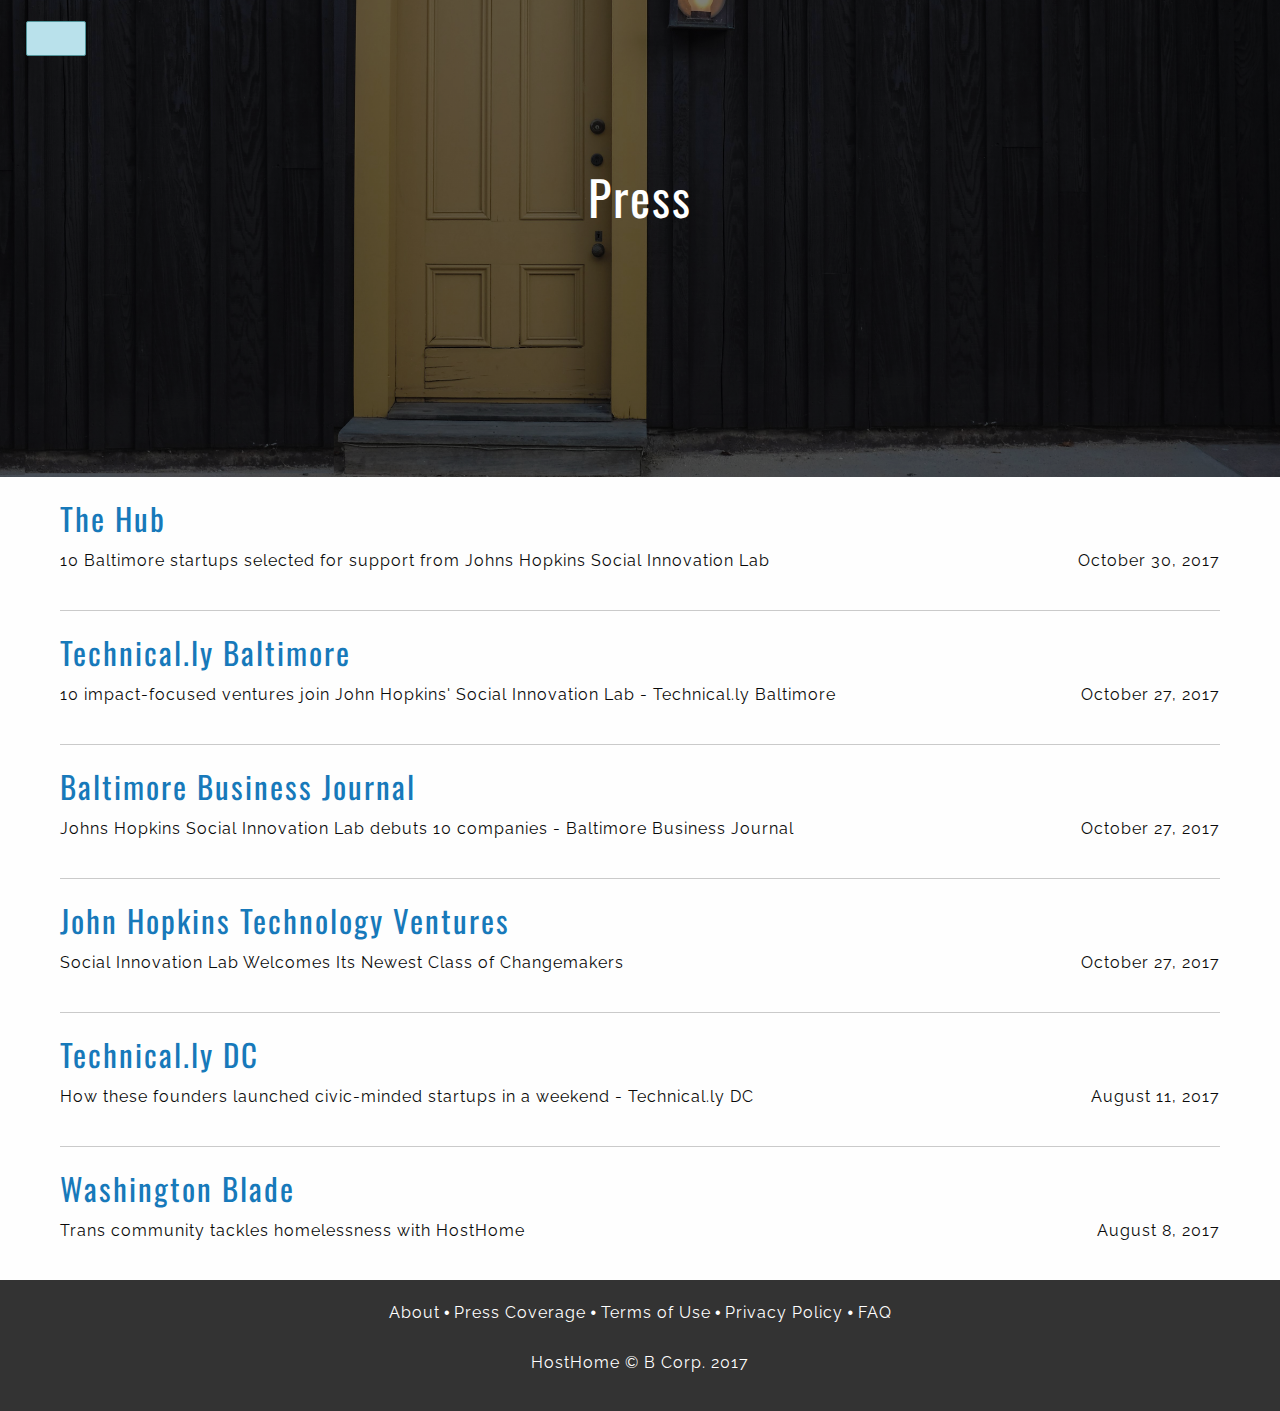
==== commit 432ac5ad: "Formatting, font-family, removed opacity: 0." ====
--- a/presscoverage.html
+++ b/presscoverage.html
@@ -25,7 +25,7 @@
 
     <!-- Press Coverage Hero -->
         <div class = "prescovhero">
-            <h1>Press Coverage</h1>
+            <h1>Press</h1>
         </div>       
 
     </header>
@@ -33,48 +33,59 @@
     <!-- Coverage -->
     <section >
         <div class = "grid-container coverage">
-            <h1>Coverage</h1>
             <!-- The Hub -->
-            <img src = "">
             <a href = "http://bit.ly/2iO0tIO">
                 <h3 class = "presstitle">The Hub</h3>
             </a>
-            <p>10 Baltimore startups selected for support from Johns Hopkins Social Innovation Lab</p>
+            <div class = "grid-x">
+                <p class = "cell large-15 small-15">10 Baltimore startups selected for support from Johns Hopkins Social Innovation Lab</p>
+                <p class = "date cell large-5 small-5">October 30, 2017</p>
+            </div>
             <hr>
             <!-- Technical.ly Baltimore -->
-            <img src = "">
             <a href = "http://bit.ly/2ySxCcH">
                 <h3 class = "presstitle">Technical.ly Baltimore</h3>
             </a>
-            <p>10 impact-focused ventures join John Hopkins' Social Innovation Lab - Technical.ly Baltimore</p>
+            <div class = "grid-x">
+                <p class = "cell large-15 small-15">10 impact-focused ventures join John Hopkins' Social Innovation Lab - Technical.ly Baltimore</p>
+                <p class = "date cell large-5 small-5">October 27, 2017</p>
+            </div>
+            <hr>
+            <!-- Baltimore Business Journal -->
+            <a href = "http://bit.ly/2AoUezv">
+                <h3 class = "presstitle">Baltimore Business Journal</h3>
+            </a>
+            <div class = "grid-x">
+                <p class = "cell large-15 small-15">Johns Hopkins Social Innovation Lab debuts 10 companies - Baltimore Business Journal</p>
+                <p class = "date cell large-5 small-5">October 27, 2017</p>
+            </div>
+            <hr>
+            <!-- Hopkins Social Innovation Lab -->
+            <a href = "http://bit.ly/2A8nLfL">
+                <h3 class = "presstitle">John Hopkins Technology Ventures</h3>
+            </a>
+            <div class = "grid-x">
+                <p class = "cell large-15 small-15">Social Innovation Lab Welcomes Its Newest Class of Changemakers</p>
+                <p class = "date cell large-5 small-5">October 27, 2017</p>
+            </div>
             <hr>
             <!-- Technical.ly DC -->
-            <img src = "">
             <a href = "http://bit.ly/2uxFTNU">
                 <h3 class = "presstitle">Technical.ly DC</h3>
             </a>
-            <p>How these founders launched civic-minded startups in a weekend - Technical.ly DC</p>
+            <div class = "grid-x">
+                <p class = "cell large-15 small-15">How these founders launched civic-minded startups in a weekend - Technical.ly DC</p>
+                <p class = "date cell large-5 small-5">August 11, 2017</p>
+            </div>
             <hr>
             <!-- Washington Blade -->
-            <img src = "">
             <a href = "http://bit.ly/2wIDwbI">
                 <h3 class = "presstitle">Washington Blade</h3>
             </a>
-            <p>Trans community tackles homelessness with HostHome</p>
-            <hr>
-            <!-- Hopkins Social Innovation Lab -->
-            <img src = "">
-            <a href = "http://bit.ly/2A8nLfL">
-                <h3 class = "presstitle">John Hopkins Technology Ventures</h3>
-            </a>
-            <p>Social Innovation Lab Welcomes Its Newest Class of Changemakers</p>
-            <hr>
-            <!-- Baltimore Business Journal -->
-            <img src = "">
-            <a href = "http://bit.ly/2AoUezv">
-                <h3 class = "presstitle">Baltimore Business Journal</h3>
-            </a>
-            <p>Johns Hopkins Social Innovation Lab debuts 10 companies - Baltimore Business Journal</p>
+            <div class = "grid-x">
+                <p class = "cell large-15 small-15">Trans community tackles homelessness with HostHome</p>
+                <p class = "date cell large-5 small-5">August 8, 2017</p>
+            </div>
         </div>
     </section>
 
--- a/css/app.css
+++ b/css/app.css
@@ -1 +1 @@
-@media print, screen and (min-width: 40em){.reveal,.reveal.tiny,.reveal.small,.reveal.large{right:auto;left:auto;margin:0 auto}}/*! normalize-scss | MIT/GPLv2 License | bit.ly/normalize-scss */html{font-family:sans-serif;line-height:1.15;-ms-text-size-adjust:100%;-webkit-text-size-adjust:100%}body{margin:0}article,aside,footer,header,nav,section{display:block}h1{font-size:2em;margin:0.67em 0}figcaption,figure{display:block}figure{margin:1em 40px}hr{box-sizing:content-box;height:0;overflow:visible}main{display:block}pre{font-family:monospace, monospace;font-size:1em}a{background-color:transparent;-webkit-text-decoration-skip:objects}a:active,a:hover{outline-width:0}abbr[title]{border-bottom:none;text-decoration:underline;text-decoration:underline dotted}b,strong{font-weight:inherit}b,strong{font-weight:bolder}code,kbd,samp{font-family:monospace, monospace;font-size:1em}dfn{font-style:italic}mark{background-color:#ff0;color:#000}small{font-size:80%}sub,sup{font-size:75%;line-height:0;position:relative;vertical-align:baseline}sub{bottom:-0.25em}sup{top:-0.5em}audio,video{display:inline-block}audio:not([controls]){display:none;height:0}img{border-style:none}svg:not(:root){overflow:hidden}button,input,optgroup,select,textarea{font-family:sans-serif;font-size:100%;line-height:1.15;margin:0}button{overflow:visible}button,select{text-transform:none}button,html [type="button"],[type="reset"],[type="submit"]{-webkit-appearance:button}button::-moz-focus-inner,[type="button"]::-moz-focus-inner,[type="reset"]::-moz-focus-inner,[type="submit"]::-moz-focus-inner{border-style:none;padding:0}button:-moz-focusring,[type="button"]:-moz-focusring,[type="reset"]:-moz-focusring,[type="submit"]:-moz-focusring{outline:1px dotted ButtonText}input{overflow:visible}[type="checkbox"],[type="radio"]{box-sizing:border-box;padding:0}[type="number"]::-webkit-inner-spin-button,[type="number"]::-webkit-outer-spin-button{height:auto}[type="search"]{-webkit-appearance:textfield;outline-offset:-2px}[type="search"]::-webkit-search-cancel-button,[type="search"]::-webkit-search-decoration{-webkit-appearance:none}::-webkit-file-upload-button{-webkit-appearance:button;font:inherit}fieldset{border:1px solid #c0c0c0;margin:0 2px;padding:0.35em 0.625em 0.75em}legend{box-sizing:border-box;display:table;max-width:100%;padding:0;color:inherit;white-space:normal}progress{display:inline-block;vertical-align:baseline}textarea{overflow:auto}details{display:block}summary{display:list-item}menu{display:block}canvas{display:inline-block}template{display:none}[hidden]{display:none}.foundation-mq{font-family:"small=0em&medium=40em&large=64em&xlarge=75em&xxlarge=90em"}html{box-sizing:border-box;font-size:100%}*,*::before,*::after{box-sizing:inherit}body{margin:0;padding:0;background:#fefefe;font-family:"Helvetica Neue",Helvetica,Roboto,Arial,sans-serif;font-weight:normal;line-height:1.5;color:#0a0a0a;-webkit-font-smoothing:antialiased;-moz-osx-font-smoothing:grayscale}img{display:inline-block;vertical-align:middle;max-width:100%;height:auto;-ms-interpolation-mode:bicubic}textarea{height:auto;min-height:50px;border-radius:0}select{box-sizing:border-box;width:100%;border-radius:0}.map_canvas img,.map_canvas embed,.map_canvas object,.mqa-display img,.mqa-display embed,.mqa-display object{max-width:none !important}button{padding:0;-webkit-appearance:none;-moz-appearance:none;appearance:none;border:0;border-radius:0;background:transparent;line-height:1;cursor:auto}[data-whatinput='mouse'] button{outline:0}pre{overflow:auto}button,input,optgroup,select,textarea{font-family:inherit}.is-visible{display:block !important}.is-hidden{display:none !important}.grid-container{padding-right:.625rem;padding-left:.625rem;max-width:75rem;margin:0 auto}@media print, screen and (min-width: 40em){.grid-container{padding-right:.9375rem;padding-left:.9375rem}}.grid-container.fluid{padding-right:.625rem;padding-left:.625rem;max-width:100%;margin:0 auto}@media print, screen and (min-width: 40em){.grid-container.fluid{padding-right:.9375rem;padding-left:.9375rem}}.grid-container.full{padding-right:0;padding-left:0;max-width:100%;margin:0 auto}.grid-x{display:-ms-flexbox;display:flex;-ms-flex-flow:row wrap;flex-flow:row wrap}.cell{-ms-flex:0 0 auto;flex:0 0 auto;min-height:0px;min-width:0px;width:100%}.cell.auto{-ms-flex:1 1 0px;flex:1 1 0px}.cell.shrink{-ms-flex:0 0 auto;flex:0 0 auto}.grid-x>.auto{width:auto}.grid-x>.shrink{width:auto}.grid-x>.small-shrink,.grid-x>.small-full,.grid-x>.small-1,.grid-x>.small-2,.grid-x>.small-3,.grid-x>.small-4,.grid-x>.small-5,.grid-x>.small-6,.grid-x>.small-7,.grid-x>.small-8,.grid-x>.small-9,.grid-x>.small-10,.grid-x>.small-11,.grid-x>.small-12,.grid-x>.small-13,.grid-x>.small-14,.grid-x>.small-15,.grid-x>.small-16,.grid-x>.small-17,.grid-x>.small-18,.grid-x>.small-19,.grid-x>.small-20{-ms-flex-preferred-size:auto;flex-basis:auto}@media print, screen and (min-width: 40em){.grid-x>.medium-shrink,.grid-x>.medium-full,.grid-x>.medium-1,.grid-x>.medium-2,.grid-x>.medium-3,.grid-x>.medium-4,.grid-x>.medium-5,.grid-x>.medium-6,.grid-x>.medium-7,.grid-x>.medium-8,.grid-x>.medium-9,.grid-x>.medium-10,.grid-x>.medium-11,.grid-x>.medium-12,.grid-x>.medium-13,.grid-x>.medium-14,.grid-x>.medium-15,.grid-x>.medium-16,.grid-x>.medium-17,.grid-x>.medium-18,.grid-x>.medium-19,.grid-x>.medium-20{-ms-flex-preferred-size:auto;flex-basis:auto}}@media print, screen and (min-width: 64em){.grid-x>.large-shrink,.grid-x>.large-full,.grid-x>.large-1,.grid-x>.large-2,.grid-x>.large-3,.grid-x>.large-4,.grid-x>.large-5,.grid-x>.large-6,.grid-x>.large-7,.grid-x>.large-8,.grid-x>.large-9,.grid-x>.large-10,.grid-x>.large-11,.grid-x>.large-12,.grid-x>.large-13,.grid-x>.large-14,.grid-x>.large-15,.grid-x>.large-16,.grid-x>.large-17,.grid-x>.large-18,.grid-x>.large-19,.grid-x>.large-20{-ms-flex-preferred-size:auto;flex-basis:auto}}.grid-x>.small-1{width:5%}.grid-x>.small-2{width:10%}.grid-x>.small-3{width:15%}.grid-x>.small-4{width:20%}.grid-x>.small-5{width:25%}.grid-x>.small-6{width:30%}.grid-x>.small-7{width:35%}.grid-x>.small-8{width:40%}.grid-x>.small-9{width:45%}.grid-x>.small-10{width:50%}.grid-x>.small-11{width:55%}.grid-x>.small-12{width:60%}.grid-x>.small-13{width:65%}.grid-x>.small-14{width:70%}.grid-x>.small-15{width:75%}.grid-x>.small-16{width:80%}.grid-x>.small-17{width:85%}.grid-x>.small-18{width:90%}.grid-x>.small-19{width:95%}.grid-x>.small-20{width:100%}@media print, screen and (min-width: 40em){.grid-x>.medium-auto{-ms-flex:1 1 0px;flex:1 1 0px;width:auto}.grid-x>.medium-shrink{-ms-flex:0 0 auto;flex:0 0 auto;width:auto}.grid-x>.medium-1{width:5%}.grid-x>.medium-2{width:10%}.grid-x>.medium-3{width:15%}.grid-x>.medium-4{width:20%}.grid-x>.medium-5{width:25%}.grid-x>.medium-6{width:30%}.grid-x>.medium-7{width:35%}.grid-x>.medium-8{width:40%}.grid-x>.medium-9{width:45%}.grid-x>.medium-10{width:50%}.grid-x>.medium-11{width:55%}.grid-x>.medium-12{width:60%}.grid-x>.medium-13{width:65%}.grid-x>.medium-14{width:70%}.grid-x>.medium-15{width:75%}.grid-x>.medium-16{width:80%}.grid-x>.medium-17{width:85%}.grid-x>.medium-18{width:90%}.grid-x>.medium-19{width:95%}.grid-x>.medium-20{width:100%}}@media print, screen and (min-width: 64em){.grid-x>.large-auto{-ms-flex:1 1 0px;flex:1 1 0px;width:auto}.grid-x>.large-shrink{-ms-flex:0 0 auto;flex:0 0 auto;width:auto}.grid-x>.large-1{width:5%}.grid-x>.large-2{width:10%}.grid-x>.large-3{width:15%}.grid-x>.large-4{width:20%}.grid-x>.large-5{width:25%}.grid-x>.large-6{width:30%}.grid-x>.large-7{width:35%}.grid-x>.large-8{width:40%}.grid-x>.large-9{width:45%}.grid-x>.large-10{width:50%}.grid-x>.large-11{width:55%}.grid-x>.large-12{width:60%}.grid-x>.large-13{width:65%}.grid-x>.large-14{width:70%}.grid-x>.large-15{width:75%}.grid-x>.large-16{width:80%}.grid-x>.large-17{width:85%}.grid-x>.large-18{width:90%}.grid-x>.large-19{width:95%}.grid-x>.large-20{width:100%}}.grid-margin-x:not(.grid-x)>.cell{width:auto}.grid-margin-y:not(.grid-y)>.cell{height:auto}.grid-margin-x{margin-left:-.625rem;margin-right:-.625rem}@media print, screen and (min-width: 40em){.grid-margin-x{margin-left:-.9375rem;margin-right:-.9375rem}}.grid-margin-x>.cell{width:calc(100% - 1.25rem);margin-left:.625rem;margin-right:.625rem}@media print, screen and (min-width: 40em){.grid-margin-x>.cell{width:calc(100% - 1.875rem);margin-left:.9375rem;margin-right:.9375rem}}.grid-margin-x>.auto{width:auto}.grid-margin-x>.shrink{width:auto}.grid-margin-x>.small-1{width:calc(5% - 1.25rem)}.grid-margin-x>.small-2{width:calc(10% - 1.25rem)}.grid-margin-x>.small-3{width:calc(15% - 1.25rem)}.grid-margin-x>.small-4{width:calc(20% - 1.25rem)}.grid-margin-x>.small-5{width:calc(25% - 1.25rem)}.grid-margin-x>.small-6{width:calc(30% - 1.25rem)}.grid-margin-x>.small-7{width:calc(35% - 1.25rem)}.grid-margin-x>.small-8{width:calc(40% - 1.25rem)}.grid-margin-x>.small-9{width:calc(45% - 1.25rem)}.grid-margin-x>.small-10{width:calc(50% - 1.25rem)}.grid-margin-x>.small-11{width:calc(55% - 1.25rem)}.grid-margin-x>.small-12{width:calc(60% - 1.25rem)}.grid-margin-x>.small-13{width:calc(65% - 1.25rem)}.grid-margin-x>.small-14{width:calc(70% - 1.25rem)}.grid-margin-x>.small-15{width:calc(75% - 1.25rem)}.grid-margin-x>.small-16{width:calc(80% - 1.25rem)}.grid-margin-x>.small-17{width:calc(85% - 1.25rem)}.grid-margin-x>.small-18{width:calc(90% - 1.25rem)}.grid-margin-x>.small-19{width:calc(95% - 1.25rem)}.grid-margin-x>.small-20{width:calc(100% - 1.25rem)}@media print, screen and (min-width: 40em){.grid-margin-x>.auto{width:auto}.grid-margin-x>.shrink{width:auto}.grid-margin-x>.small-1{width:calc(5% - 1.875rem)}.grid-margin-x>.small-2{width:calc(10% - 1.875rem)}.grid-margin-x>.small-3{width:calc(15% - 1.875rem)}.grid-margin-x>.small-4{width:calc(20% - 1.875rem)}.grid-margin-x>.small-5{width:calc(25% - 1.875rem)}.grid-margin-x>.small-6{width:calc(30% - 1.875rem)}.grid-margin-x>.small-7{width:calc(35% - 1.875rem)}.grid-margin-x>.small-8{width:calc(40% - 1.875rem)}.grid-margin-x>.small-9{width:calc(45% - 1.875rem)}.grid-margin-x>.small-10{width:calc(50% - 1.875rem)}.grid-margin-x>.small-11{width:calc(55% - 1.875rem)}.grid-margin-x>.small-12{width:calc(60% - 1.875rem)}.grid-margin-x>.small-13{width:calc(65% - 1.875rem)}.grid-margin-x>.small-14{width:calc(70% - 1.875rem)}.grid-margin-x>.small-15{width:calc(75% - 1.875rem)}.grid-margin-x>.small-16{width:calc(80% - 1.875rem)}.grid-margin-x>.small-17{width:calc(85% - 1.875rem)}.grid-margin-x>.small-18{width:calc(90% - 1.875rem)}.grid-margin-x>.small-19{width:calc(95% - 1.875rem)}.grid-margin-x>.small-20{width:calc(100% - 1.875rem)}.grid-margin-x>.medium-auto{width:auto}.grid-margin-x>.medium-shrink{width:auto}.grid-margin-x>.medium-1{width:calc(5% - 1.875rem)}.grid-margin-x>.medium-2{width:calc(10% - 1.875rem)}.grid-margin-x>.medium-3{width:calc(15% - 1.875rem)}.grid-margin-x>.medium-4{width:calc(20% - 1.875rem)}.grid-margin-x>.medium-5{width:calc(25% - 1.875rem)}.grid-margin-x>.medium-6{width:calc(30% - 1.875rem)}.grid-margin-x>.medium-7{width:calc(35% - 1.875rem)}.grid-margin-x>.medium-8{width:calc(40% - 1.875rem)}.grid-margin-x>.medium-9{width:calc(45% - 1.875rem)}.grid-margin-x>.medium-10{width:calc(50% - 1.875rem)}.grid-margin-x>.medium-11{width:calc(55% - 1.875rem)}.grid-margin-x>.medium-12{width:calc(60% - 1.875rem)}.grid-margin-x>.medium-13{width:calc(65% - 1.875rem)}.grid-margin-x>.medium-14{width:calc(70% - 1.875rem)}.grid-margin-x>.medium-15{width:calc(75% - 1.875rem)}.grid-margin-x>.medium-16{width:calc(80% - 1.875rem)}.grid-margin-x>.medium-17{width:calc(85% - 1.875rem)}.grid-margin-x>.medium-18{width:calc(90% - 1.875rem)}.grid-margin-x>.medium-19{width:calc(95% - 1.875rem)}.grid-margin-x>.medium-20{width:calc(100% - 1.875rem)}}@media print, screen and (min-width: 64em){.grid-margin-x>.large-auto{width:auto}.grid-margin-x>.large-shrink{width:auto}.grid-margin-x>.large-1{width:calc(5% - 1.875rem)}.grid-margin-x>.large-2{width:calc(10% - 1.875rem)}.grid-margin-x>.large-3{width:calc(15% - 1.875rem)}.grid-margin-x>.large-4{width:calc(20% - 1.875rem)}.grid-margin-x>.large-5{width:calc(25% - 1.875rem)}.grid-margin-x>.large-6{width:calc(30% - 1.875rem)}.grid-margin-x>.large-7{width:calc(35% - 1.875rem)}.grid-margin-x>.large-8{width:calc(40% - 1.875rem)}.grid-margin-x>.large-9{width:calc(45% - 1.875rem)}.grid-margin-x>.large-10{width:calc(50% - 1.875rem)}.grid-margin-x>.large-11{width:calc(55% - 1.875rem)}.grid-margin-x>.large-12{width:calc(60% - 1.875rem)}.grid-margin-x>.large-13{width:calc(65% - 1.875rem)}.grid-margin-x>.large-14{width:calc(70% - 1.875rem)}.grid-margin-x>.large-15{width:calc(75% - 1.875rem)}.grid-margin-x>.large-16{width:calc(80% - 1.875rem)}.grid-margin-x>.large-17{width:calc(85% - 1.875rem)}.grid-margin-x>.large-18{width:calc(90% - 1.875rem)}.grid-margin-x>.large-19{width:calc(95% - 1.875rem)}.grid-margin-x>.large-20{width:calc(100% - 1.875rem)}}.grid-padding-x .grid-padding-x{margin-right:-.625rem;margin-left:-.625rem}@media print, screen and (min-width: 40em){.grid-padding-x .grid-padding-x{margin-right:-.9375rem;margin-left:-.9375rem}}.grid-container:not(.full)>.grid-padding-x{margin-right:-.625rem;margin-left:-.625rem}@media print, screen and (min-width: 40em){.grid-container:not(.full)>.grid-padding-x{margin-right:-.9375rem;margin-left:-.9375rem}}.grid-padding-x>.cell{padding-right:.625rem;padding-left:.625rem}@media print, screen and (min-width: 40em){.grid-padding-x>.cell{padding-right:.9375rem;padding-left:.9375rem}}.small-up-1>.cell{width:100%}.small-up-2>.cell{width:50%}.small-up-3>.cell{width:33.33333%}.small-up-4>.cell{width:25%}.small-up-5>.cell{width:20%}.small-up-6>.cell{width:16.66667%}.small-up-7>.cell{width:14.28571%}.small-up-8>.cell{width:12.5%}@media print, screen and (min-width: 40em){.medium-up-1>.cell{width:100%}.medium-up-2>.cell{width:50%}.medium-up-3>.cell{width:33.33333%}.medium-up-4>.cell{width:25%}.medium-up-5>.cell{width:20%}.medium-up-6>.cell{width:16.66667%}.medium-up-7>.cell{width:14.28571%}.medium-up-8>.cell{width:12.5%}}@media print, screen and (min-width: 64em){.large-up-1>.cell{width:100%}.large-up-2>.cell{width:50%}.large-up-3>.cell{width:33.33333%}.large-up-4>.cell{width:25%}.large-up-5>.cell{width:20%}.large-up-6>.cell{width:16.66667%}.large-up-7>.cell{width:14.28571%}.large-up-8>.cell{width:12.5%}}.grid-margin-x.small-up-1>.cell{width:calc(100% - 1.25rem)}.grid-margin-x.small-up-2>.cell{width:calc(50% - 1.25rem)}.grid-margin-x.small-up-3>.cell{width:calc(33.33333% - 1.25rem)}.grid-margin-x.small-up-4>.cell{width:calc(25% - 1.25rem)}.grid-margin-x.small-up-5>.cell{width:calc(20% - 1.25rem)}.grid-margin-x.small-up-6>.cell{width:calc(16.66667% - 1.25rem)}.grid-margin-x.small-up-7>.cell{width:calc(14.28571% - 1.25rem)}.grid-margin-x.small-up-8>.cell{width:calc(12.5% - 1.25rem)}@media print, screen and (min-width: 40em){.grid-margin-x.small-up-1>.cell{width:calc(100% - 1.25rem)}.grid-margin-x.small-up-2>.cell{width:calc(50% - 1.25rem)}.grid-margin-x.small-up-3>.cell{width:calc(33.33333% - 1.25rem)}.grid-margin-x.small-up-4>.cell{width:calc(25% - 1.25rem)}.grid-margin-x.small-up-5>.cell{width:calc(20% - 1.25rem)}.grid-margin-x.small-up-6>.cell{width:calc(16.66667% - 1.25rem)}.grid-margin-x.small-up-7>.cell{width:calc(14.28571% - 1.25rem)}.grid-margin-x.small-up-8>.cell{width:calc(12.5% - 1.25rem)}.grid-margin-x.medium-up-1>.cell{width:calc(100% - 1.875rem)}.grid-margin-x.medium-up-2>.cell{width:calc(50% - 1.875rem)}.grid-margin-x.medium-up-3>.cell{width:calc(33.33333% - 1.875rem)}.grid-margin-x.medium-up-4>.cell{width:calc(25% - 1.875rem)}.grid-margin-x.medium-up-5>.cell{width:calc(20% - 1.875rem)}.grid-margin-x.medium-up-6>.cell{width:calc(16.66667% - 1.875rem)}.grid-margin-x.medium-up-7>.cell{width:calc(14.28571% - 1.875rem)}.grid-margin-x.medium-up-8>.cell{width:calc(12.5% - 1.875rem)}}@media print, screen and (min-width: 64em){.grid-margin-x.large-up-1>.cell{width:calc(100% - 1.875rem)}.grid-margin-x.large-up-2>.cell{width:calc(50% - 1.875rem)}.grid-margin-x.large-up-3>.cell{width:calc(33.33333% - 1.875rem)}.grid-margin-x.large-up-4>.cell{width:calc(25% - 1.875rem)}.grid-margin-x.large-up-5>.cell{width:calc(20% - 1.875rem)}.grid-margin-x.large-up-6>.cell{width:calc(16.66667% - 1.875rem)}.grid-margin-x.large-up-7>.cell{width:calc(14.28571% - 1.875rem)}.grid-margin-x.large-up-8>.cell{width:calc(12.5% - 1.875rem)}}.small-margin-collapse{margin-right:0;margin-left:0}.small-margin-collapse>.cell{margin-right:0;margin-left:0}.small-margin-collapse>.small-1{width:5%}.small-margin-collapse>.small-2{width:10%}.small-margin-collapse>.small-3{width:15%}.small-margin-collapse>.small-4{width:20%}.small-margin-collapse>.small-5{width:25%}.small-margin-collapse>.small-6{width:30%}.small-margin-collapse>.small-7{width:35%}.small-margin-collapse>.small-8{width:40%}.small-margin-collapse>.small-9{width:45%}.small-margin-collapse>.small-10{width:50%}.small-margin-collapse>.small-11{width:55%}.small-margin-collapse>.small-12{width:60%}.small-margin-collapse>.small-13{width:65%}.small-margin-collapse>.small-14{width:70%}.small-margin-collapse>.small-15{width:75%}.small-margin-collapse>.small-16{width:80%}.small-margin-collapse>.small-17{width:85%}.small-margin-collapse>.small-18{width:90%}.small-margin-collapse>.small-19{width:95%}.small-margin-collapse>.small-20{width:100%}@media print, screen and (min-width: 40em){.small-margin-collapse>.medium-1{width:5%}.small-margin-collapse>.medium-2{width:10%}.small-margin-collapse>.medium-3{width:15%}.small-margin-collapse>.medium-4{width:20%}.small-margin-collapse>.medium-5{width:25%}.small-margin-collapse>.medium-6{width:30%}.small-margin-collapse>.medium-7{width:35%}.small-margin-collapse>.medium-8{width:40%}.small-margin-collapse>.medium-9{width:45%}.small-margin-collapse>.medium-10{width:50%}.small-margin-collapse>.medium-11{width:55%}.small-margin-collapse>.medium-12{width:60%}.small-margin-collapse>.medium-13{width:65%}.small-margin-collapse>.medium-14{width:70%}.small-margin-collapse>.medium-15{width:75%}.small-margin-collapse>.medium-16{width:80%}.small-margin-collapse>.medium-17{width:85%}.small-margin-collapse>.medium-18{width:90%}.small-margin-collapse>.medium-19{width:95%}.small-margin-collapse>.medium-20{width:100%}}@media print, screen and (min-width: 64em){.small-margin-collapse>.large-1{width:5%}.small-margin-collapse>.large-2{width:10%}.small-margin-collapse>.large-3{width:15%}.small-margin-collapse>.large-4{width:20%}.small-margin-collapse>.large-5{width:25%}.small-margin-collapse>.large-6{width:30%}.small-margin-collapse>.large-7{width:35%}.small-margin-collapse>.large-8{width:40%}.small-margin-collapse>.large-9{width:45%}.small-margin-collapse>.large-10{width:50%}.small-margin-collapse>.large-11{width:55%}.small-margin-collapse>.large-12{width:60%}.small-margin-collapse>.large-13{width:65%}.small-margin-collapse>.large-14{width:70%}.small-margin-collapse>.large-15{width:75%}.small-margin-collapse>.large-16{width:80%}.small-margin-collapse>.large-17{width:85%}.small-margin-collapse>.large-18{width:90%}.small-margin-collapse>.large-19{width:95%}.small-margin-collapse>.large-20{width:100%}}.small-padding-collapse{margin-right:0;margin-left:0}.small-padding-collapse>.cell{padding-right:0;padding-left:0}@media print, screen and (min-width: 40em){.medium-margin-collapse{margin-right:0;margin-left:0}.medium-margin-collapse>.cell{margin-right:0;margin-left:0}}@media print, screen and (min-width: 40em){.medium-margin-collapse>.small-1{width:5%}.medium-margin-collapse>.small-2{width:10%}.medium-margin-collapse>.small-3{width:15%}.medium-margin-collapse>.small-4{width:20%}.medium-margin-collapse>.small-5{width:25%}.medium-margin-collapse>.small-6{width:30%}.medium-margin-collapse>.small-7{width:35%}.medium-margin-collapse>.small-8{width:40%}.medium-margin-collapse>.small-9{width:45%}.medium-margin-collapse>.small-10{width:50%}.medium-margin-collapse>.small-11{width:55%}.medium-margin-collapse>.small-12{width:60%}.medium-margin-collapse>.small-13{width:65%}.medium-margin-collapse>.small-14{width:70%}.medium-margin-collapse>.small-15{width:75%}.medium-margin-collapse>.small-16{width:80%}.medium-margin-collapse>.small-17{width:85%}.medium-margin-collapse>.small-18{width:90%}.medium-margin-collapse>.small-19{width:95%}.medium-margin-collapse>.small-20{width:100%}}@media print, screen and (min-width: 40em){.medium-margin-collapse>.medium-1{width:5%}.medium-margin-collapse>.medium-2{width:10%}.medium-margin-collapse>.medium-3{width:15%}.medium-margin-collapse>.medium-4{width:20%}.medium-margin-collapse>.medium-5{width:25%}.medium-margin-collapse>.medium-6{width:30%}.medium-margin-collapse>.medium-7{width:35%}.medium-margin-collapse>.medium-8{width:40%}.medium-margin-collapse>.medium-9{width:45%}.medium-margin-collapse>.medium-10{width:50%}.medium-margin-collapse>.medium-11{width:55%}.medium-margin-collapse>.medium-12{width:60%}.medium-margin-collapse>.medium-13{width:65%}.medium-margin-collapse>.medium-14{width:70%}.medium-margin-collapse>.medium-15{width:75%}.medium-margin-collapse>.medium-16{width:80%}.medium-margin-collapse>.medium-17{width:85%}.medium-margin-collapse>.medium-18{width:90%}.medium-margin-collapse>.medium-19{width:95%}.medium-margin-collapse>.medium-20{width:100%}}@media print, screen and (min-width: 64em){.medium-margin-collapse>.large-1{width:5%}.medium-margin-collapse>.large-2{width:10%}.medium-margin-collapse>.large-3{width:15%}.medium-margin-collapse>.large-4{width:20%}.medium-margin-collapse>.large-5{width:25%}.medium-margin-collapse>.large-6{width:30%}.medium-margin-collapse>.large-7{width:35%}.medium-margin-collapse>.large-8{width:40%}.medium-margin-collapse>.large-9{width:45%}.medium-margin-collapse>.large-10{width:50%}.medium-margin-collapse>.large-11{width:55%}.medium-margin-collapse>.large-12{width:60%}.medium-margin-collapse>.large-13{width:65%}.medium-margin-collapse>.large-14{width:70%}.medium-margin-collapse>.large-15{width:75%}.medium-margin-collapse>.large-16{width:80%}.medium-margin-collapse>.large-17{width:85%}.medium-margin-collapse>.large-18{width:90%}.medium-margin-collapse>.large-19{width:95%}.medium-margin-collapse>.large-20{width:100%}}@media print, screen and (min-width: 40em){.medium-padding-collapse{margin-right:0;margin-left:0}.medium-padding-collapse>.cell{padding-right:0;padding-left:0}}@media print, screen and (min-width: 64em){.large-margin-collapse{margin-right:0;margin-left:0}.large-margin-collapse>.cell{margin-right:0;margin-left:0}}@media print, screen and (min-width: 64em){.large-margin-collapse>.small-1{width:5%}.large-margin-collapse>.small-2{width:10%}.large-margin-collapse>.small-3{width:15%}.large-margin-collapse>.small-4{width:20%}.large-margin-collapse>.small-5{width:25%}.large-margin-collapse>.small-6{width:30%}.large-margin-collapse>.small-7{width:35%}.large-margin-collapse>.small-8{width:40%}.large-margin-collapse>.small-9{width:45%}.large-margin-collapse>.small-10{width:50%}.large-margin-collapse>.small-11{width:55%}.large-margin-collapse>.small-12{width:60%}.large-margin-collapse>.small-13{width:65%}.large-margin-collapse>.small-14{width:70%}.large-margin-collapse>.small-15{width:75%}.large-margin-collapse>.small-16{width:80%}.large-margin-collapse>.small-17{width:85%}.large-margin-collapse>.small-18{width:90%}.large-margin-collapse>.small-19{width:95%}.large-margin-collapse>.small-20{width:100%}}@media print, screen and (min-width: 64em){.large-margin-collapse>.medium-1{width:5%}.large-margin-collapse>.medium-2{width:10%}.large-margin-collapse>.medium-3{width:15%}.large-margin-collapse>.medium-4{width:20%}.large-margin-collapse>.medium-5{width:25%}.large-margin-collapse>.medium-6{width:30%}.large-margin-collapse>.medium-7{width:35%}.large-margin-collapse>.medium-8{width:40%}.large-margin-collapse>.medium-9{width:45%}.large-margin-collapse>.medium-10{width:50%}.large-margin-collapse>.medium-11{width:55%}.large-margin-collapse>.medium-12{width:60%}.large-margin-collapse>.medium-13{width:65%}.large-margin-collapse>.medium-14{width:70%}.large-margin-collapse>.medium-15{width:75%}.large-margin-collapse>.medium-16{width:80%}.large-margin-collapse>.medium-17{width:85%}.large-margin-collapse>.medium-18{width:90%}.large-margin-collapse>.medium-19{width:95%}.large-margin-collapse>.medium-20{width:100%}}@media print, screen and (min-width: 64em){.large-margin-collapse>.large-1{width:5%}.large-margin-collapse>.large-2{width:10%}.large-margin-collapse>.large-3{width:15%}.large-margin-collapse>.large-4{width:20%}.large-margin-collapse>.large-5{width:25%}.large-margin-collapse>.large-6{width:30%}.large-margin-collapse>.large-7{width:35%}.large-margin-collapse>.large-8{width:40%}.large-margin-collapse>.large-9{width:45%}.large-margin-collapse>.large-10{width:50%}.large-margin-collapse>.large-11{width:55%}.large-margin-collapse>.large-12{width:60%}.large-margin-collapse>.large-13{width:65%}.large-margin-collapse>.large-14{width:70%}.large-margin-collapse>.large-15{width:75%}.large-margin-collapse>.large-16{width:80%}.large-margin-collapse>.large-17{width:85%}.large-margin-collapse>.large-18{width:90%}.large-margin-collapse>.large-19{width:95%}.large-margin-collapse>.large-20{width:100%}}@media print, screen and (min-width: 64em){.large-padding-collapse{margin-right:0;margin-left:0}.large-padding-collapse>.cell{padding-right:0;padding-left:0}}.small-offset-0{margin-left:0%}.grid-margin-x>.small-offset-0{margin-left:calc(0% + .625rem)}.small-offset-1{margin-left:5%}.grid-margin-x>.small-offset-1{margin-left:calc(5% + .625rem)}.small-offset-2{margin-left:10%}.grid-margin-x>.small-offset-2{margin-left:calc(10% + .625rem)}.small-offset-3{margin-left:15%}.grid-margin-x>.small-offset-3{margin-left:calc(15% + .625rem)}.small-offset-4{margin-left:20%}.grid-margin-x>.small-offset-4{margin-left:calc(20% + .625rem)}.small-offset-5{margin-left:25%}.grid-margin-x>.small-offset-5{margin-left:calc(25% + .625rem)}.small-offset-6{margin-left:30%}.grid-margin-x>.small-offset-6{margin-left:calc(30% + .625rem)}.small-offset-7{margin-left:35%}.grid-margin-x>.small-offset-7{margin-left:calc(35% + .625rem)}.small-offset-8{margin-left:40%}.grid-margin-x>.small-offset-8{margin-left:calc(40% + .625rem)}.small-offset-9{margin-left:45%}.grid-margin-x>.small-offset-9{margin-left:calc(45% + .625rem)}.small-offset-10{margin-left:50%}.grid-margin-x>.small-offset-10{margin-left:calc(50% + .625rem)}.small-offset-11{margin-left:55%}.grid-margin-x>.small-offset-11{margin-left:calc(55% + .625rem)}.small-offset-12{margin-left:60%}.grid-margin-x>.small-offset-12{margin-left:calc(60% + .625rem)}.small-offset-13{margin-left:65%}.grid-margin-x>.small-offset-13{margin-left:calc(65% + .625rem)}.small-offset-14{margin-left:70%}.grid-margin-x>.small-offset-14{margin-left:calc(70% + .625rem)}.small-offset-15{margin-left:75%}.grid-margin-x>.small-offset-15{margin-left:calc(75% + .625rem)}.small-offset-16{margin-left:80%}.grid-margin-x>.small-offset-16{margin-left:calc(80% + .625rem)}.small-offset-17{margin-left:85%}.grid-margin-x>.small-offset-17{margin-left:calc(85% + .625rem)}.small-offset-18{margin-left:90%}.grid-margin-x>.small-offset-18{margin-left:calc(90% + .625rem)}.small-offset-19{margin-left:95%}.grid-margin-x>.small-offset-19{margin-left:calc(95% + .625rem)}@media print, screen and (min-width: 40em){.medium-offset-0{margin-left:0%}.grid-margin-x>.medium-offset-0{margin-left:calc(0% + .9375rem)}.medium-offset-1{margin-left:5%}.grid-margin-x>.medium-offset-1{margin-left:calc(5% + .9375rem)}.medium-offset-2{margin-left:10%}.grid-margin-x>.medium-offset-2{margin-left:calc(10% + .9375rem)}.medium-offset-3{margin-left:15%}.grid-margin-x>.medium-offset-3{margin-left:calc(15% + .9375rem)}.medium-offset-4{margin-left:20%}.grid-margin-x>.medium-offset-4{margin-left:calc(20% + .9375rem)}.medium-offset-5{margin-left:25%}.grid-margin-x>.medium-offset-5{margin-left:calc(25% + .9375rem)}.medium-offset-6{margin-left:30%}.grid-margin-x>.medium-offset-6{margin-left:calc(30% + .9375rem)}.medium-offset-7{margin-left:35%}.grid-margin-x>.medium-offset-7{margin-left:calc(35% + .9375rem)}.medium-offset-8{margin-left:40%}.grid-margin-x>.medium-offset-8{margin-left:calc(40% + .9375rem)}.medium-offset-9{margin-left:45%}.grid-margin-x>.medium-offset-9{margin-left:calc(45% + .9375rem)}.medium-offset-10{margin-left:50%}.grid-margin-x>.medium-offset-10{margin-left:calc(50% + .9375rem)}.medium-offset-11{margin-left:55%}.grid-margin-x>.medium-offset-11{margin-left:calc(55% + .9375rem)}.medium-offset-12{margin-left:60%}.grid-margin-x>.medium-offset-12{margin-left:calc(60% + .9375rem)}.medium-offset-13{margin-left:65%}.grid-margin-x>.medium-offset-13{margin-left:calc(65% + .9375rem)}.medium-offset-14{margin-left:70%}.grid-margin-x>.medium-offset-14{margin-left:calc(70% + .9375rem)}.medium-offset-15{margin-left:75%}.grid-margin-x>.medium-offset-15{margin-left:calc(75% + .9375rem)}.medium-offset-16{margin-left:80%}.grid-margin-x>.medium-offset-16{margin-left:calc(80% + .9375rem)}.medium-offset-17{margin-left:85%}.grid-margin-x>.medium-offset-17{margin-left:calc(85% + .9375rem)}.medium-offset-18{margin-left:90%}.grid-margin-x>.medium-offset-18{margin-left:calc(90% + .9375rem)}.medium-offset-19{margin-left:95%}.grid-margin-x>.medium-offset-19{margin-left:calc(95% + .9375rem)}}@media print, screen and (min-width: 64em){.large-offset-0{margin-left:0%}.grid-margin-x>.large-offset-0{margin-left:calc(0% + .9375rem)}.large-offset-1{margin-left:5%}.grid-margin-x>.large-offset-1{margin-left:calc(5% + .9375rem)}.large-offset-2{margin-left:10%}.grid-margin-x>.large-offset-2{margin-left:calc(10% + .9375rem)}.large-offset-3{margin-left:15%}.grid-margin-x>.large-offset-3{margin-left:calc(15% + .9375rem)}.large-offset-4{margin-left:20%}.grid-margin-x>.large-offset-4{margin-left:calc(20% + .9375rem)}.large-offset-5{margin-left:25%}.grid-margin-x>.large-offset-5{margin-left:calc(25% + .9375rem)}.large-offset-6{margin-left:30%}.grid-margin-x>.large-offset-6{margin-left:calc(30% + .9375rem)}.large-offset-7{margin-left:35%}.grid-margin-x>.large-offset-7{margin-left:calc(35% + .9375rem)}.large-offset-8{margin-left:40%}.grid-margin-x>.large-offset-8{margin-left:calc(40% + .9375rem)}.large-offset-9{margin-left:45%}.grid-margin-x>.large-offset-9{margin-left:calc(45% + .9375rem)}.large-offset-10{margin-left:50%}.grid-margin-x>.large-offset-10{margin-left:calc(50% + .9375rem)}.large-offset-11{margin-left:55%}.grid-margin-x>.large-offset-11{margin-left:calc(55% + .9375rem)}.large-offset-12{margin-left:60%}.grid-margin-x>.large-offset-12{margin-left:calc(60% + .9375rem)}.large-offset-13{margin-left:65%}.grid-margin-x>.large-offset-13{margin-left:calc(65% + .9375rem)}.large-offset-14{margin-left:70%}.grid-margin-x>.large-offset-14{margin-left:calc(70% + .9375rem)}.large-offset-15{margin-left:75%}.grid-margin-x>.large-offset-15{margin-left:calc(75% + .9375rem)}.large-offset-16{margin-left:80%}.grid-margin-x>.large-offset-16{margin-left:calc(80% + .9375rem)}.large-offset-17{margin-left:85%}.grid-margin-x>.large-offset-17{margin-left:calc(85% + .9375rem)}.large-offset-18{margin-left:90%}.grid-margin-x>.large-offset-18{margin-left:calc(90% + .9375rem)}.large-offset-19{margin-left:95%}.grid-margin-x>.large-offset-19{margin-left:calc(95% + .9375rem)}}.grid-y{display:-ms-flexbox;display:flex;-ms-flex-flow:column nowrap;flex-flow:column nowrap}.grid-y>.cell{width:auto}.grid-y>.auto{height:auto}.grid-y>.shrink{height:auto}.grid-y>.small-shrink,.grid-y>.small-full,.grid-y>.small-1,.grid-y>.small-2,.grid-y>.small-3,.grid-y>.small-4,.grid-y>.small-5,.grid-y>.small-6,.grid-y>.small-7,.grid-y>.small-8,.grid-y>.small-9,.grid-y>.small-10,.grid-y>.small-11,.grid-y>.small-12,.grid-y>.small-13,.grid-y>.small-14,.grid-y>.small-15,.grid-y>.small-16,.grid-y>.small-17,.grid-y>.small-18,.grid-y>.small-19,.grid-y>.small-20{-ms-flex-preferred-size:auto;flex-basis:auto}@media print, screen and (min-width: 40em){.grid-y>.medium-shrink,.grid-y>.medium-full,.grid-y>.medium-1,.grid-y>.medium-2,.grid-y>.medium-3,.grid-y>.medium-4,.grid-y>.medium-5,.grid-y>.medium-6,.grid-y>.medium-7,.grid-y>.medium-8,.grid-y>.medium-9,.grid-y>.medium-10,.grid-y>.medium-11,.grid-y>.medium-12,.grid-y>.medium-13,.grid-y>.medium-14,.grid-y>.medium-15,.grid-y>.medium-16,.grid-y>.medium-17,.grid-y>.medium-18,.grid-y>.medium-19,.grid-y>.medium-20{-ms-flex-preferred-size:auto;flex-basis:auto}}@media print, screen and (min-width: 64em){.grid-y>.large-shrink,.grid-y>.large-full,.grid-y>.large-1,.grid-y>.large-2,.grid-y>.large-3,.grid-y>.large-4,.grid-y>.large-5,.grid-y>.large-6,.grid-y>.large-7,.grid-y>.large-8,.grid-y>.large-9,.grid-y>.large-10,.grid-y>.large-11,.grid-y>.large-12,.grid-y>.large-13,.grid-y>.large-14,.grid-y>.large-15,.grid-y>.large-16,.grid-y>.large-17,.grid-y>.large-18,.grid-y>.large-19,.grid-y>.large-20{-ms-flex-preferred-size:auto;flex-basis:auto}}.grid-y>.small-1{height:5%}.grid-y>.small-2{height:10%}.grid-y>.small-3{height:15%}.grid-y>.small-4{height:20%}.grid-y>.small-5{height:25%}.grid-y>.small-6{height:30%}.grid-y>.small-7{height:35%}.grid-y>.small-8{height:40%}.grid-y>.small-9{height:45%}.grid-y>.small-10{height:50%}.grid-y>.small-11{height:55%}.grid-y>.small-12{height:60%}.grid-y>.small-13{height:65%}.grid-y>.small-14{height:70%}.grid-y>.small-15{height:75%}.grid-y>.small-16{height:80%}.grid-y>.small-17{height:85%}.grid-y>.small-18{height:90%}.grid-y>.small-19{height:95%}.grid-y>.small-20{height:100%}@media print, screen and (min-width: 40em){.grid-y>.medium-auto{-ms-flex:1 1 0px;flex:1 1 0px;height:auto}.grid-y>.medium-shrink{height:auto}.grid-y>.medium-1{height:5%}.grid-y>.medium-2{height:10%}.grid-y>.medium-3{height:15%}.grid-y>.medium-4{height:20%}.grid-y>.medium-5{height:25%}.grid-y>.medium-6{height:30%}.grid-y>.medium-7{height:35%}.grid-y>.medium-8{height:40%}.grid-y>.medium-9{height:45%}.grid-y>.medium-10{height:50%}.grid-y>.medium-11{height:55%}.grid-y>.medium-12{height:60%}.grid-y>.medium-13{height:65%}.grid-y>.medium-14{height:70%}.grid-y>.medium-15{height:75%}.grid-y>.medium-16{height:80%}.grid-y>.medium-17{height:85%}.grid-y>.medium-18{height:90%}.grid-y>.medium-19{height:95%}.grid-y>.medium-20{height:100%}}@media print, screen and (min-width: 64em){.grid-y>.large-auto{-ms-flex:1 1 0px;flex:1 1 0px;height:auto}.grid-y>.large-shrink{height:auto}.grid-y>.large-1{height:5%}.grid-y>.large-2{height:10%}.grid-y>.large-3{height:15%}.grid-y>.large-4{height:20%}.grid-y>.large-5{height:25%}.grid-y>.large-6{height:30%}.grid-y>.large-7{height:35%}.grid-y>.large-8{height:40%}.grid-y>.large-9{height:45%}.grid-y>.large-10{height:50%}.grid-y>.large-11{height:55%}.grid-y>.large-12{height:60%}.grid-y>.large-13{height:65%}.grid-y>.large-14{height:70%}.grid-y>.large-15{height:75%}.grid-y>.large-16{height:80%}.grid-y>.large-17{height:85%}.grid-y>.large-18{height:90%}.grid-y>.large-19{height:95%}.grid-y>.large-20{height:100%}}.grid-padding-y .grid-padding-y{margin-top:-.625rem;margin-bottom:-.625rem}@media print, screen and (min-width: 40em){.grid-padding-y .grid-padding-y{margin-top:-.9375rem;margin-bottom:-.9375rem}}.grid-padding-y>.cell{padding-top:.625rem;padding-bottom:.625rem}@media print, screen and (min-width: 40em){.grid-padding-y>.cell{padding-top:.9375rem;padding-bottom:.9375rem}}.grid-margin-y{margin-top:-.625rem;margin-bottom:-.625rem}@media print, screen and (min-width: 40em){.grid-margin-y{margin-top:-.9375rem;margin-bottom:-.9375rem}}.grid-margin-y>.cell{height:calc(100% - 1.25rem);margin-top:.625rem;margin-bottom:.625rem}@media print, screen and (min-width: 40em){.grid-margin-y>.cell{height:calc(100% - 1.875rem);margin-top:.9375rem;margin-bottom:.9375rem}}.grid-margin-y>.auto{height:auto}.grid-margin-y>.shrink{height:auto}.grid-margin-y>.small-1{height:calc(5% - 1.25rem)}.grid-margin-y>.small-2{height:calc(10% - 1.25rem)}.grid-margin-y>.small-3{height:calc(15% - 1.25rem)}.grid-margin-y>.small-4{height:calc(20% - 1.25rem)}.grid-margin-y>.small-5{height:calc(25% - 1.25rem)}.grid-margin-y>.small-6{height:calc(30% - 1.25rem)}.grid-margin-y>.small-7{height:calc(35% - 1.25rem)}.grid-margin-y>.small-8{height:calc(40% - 1.25rem)}.grid-margin-y>.small-9{height:calc(45% - 1.25rem)}.grid-margin-y>.small-10{height:calc(50% - 1.25rem)}.grid-margin-y>.small-11{height:calc(55% - 1.25rem)}.grid-margin-y>.small-12{height:calc(60% - 1.25rem)}.grid-margin-y>.small-13{height:calc(65% - 1.25rem)}.grid-margin-y>.small-14{height:calc(70% - 1.25rem)}.grid-margin-y>.small-15{height:calc(75% - 1.25rem)}.grid-margin-y>.small-16{height:calc(80% - 1.25rem)}.grid-margin-y>.small-17{height:calc(85% - 1.25rem)}.grid-margin-y>.small-18{height:calc(90% - 1.25rem)}.grid-margin-y>.small-19{height:calc(95% - 1.25rem)}.grid-margin-y>.small-20{height:calc(100% - 1.25rem)}@media print, screen and (min-width: 40em){.grid-margin-y>.auto{height:auto}.grid-margin-y>.shrink{height:auto}.grid-margin-y>.small-1{height:calc(5% - 1.875rem)}.grid-margin-y>.small-2{height:calc(10% - 1.875rem)}.grid-margin-y>.small-3{height:calc(15% - 1.875rem)}.grid-margin-y>.small-4{height:calc(20% - 1.875rem)}.grid-margin-y>.small-5{height:calc(25% - 1.875rem)}.grid-margin-y>.small-6{height:calc(30% - 1.875rem)}.grid-margin-y>.small-7{height:calc(35% - 1.875rem)}.grid-margin-y>.small-8{height:calc(40% - 1.875rem)}.grid-margin-y>.small-9{height:calc(45% - 1.875rem)}.grid-margin-y>.small-10{height:calc(50% - 1.875rem)}.grid-margin-y>.small-11{height:calc(55% - 1.875rem)}.grid-margin-y>.small-12{height:calc(60% - 1.875rem)}.grid-margin-y>.small-13{height:calc(65% - 1.875rem)}.grid-margin-y>.small-14{height:calc(70% - 1.875rem)}.grid-margin-y>.small-15{height:calc(75% - 1.875rem)}.grid-margin-y>.small-16{height:calc(80% - 1.875rem)}.grid-margin-y>.small-17{height:calc(85% - 1.875rem)}.grid-margin-y>.small-18{height:calc(90% - 1.875rem)}.grid-margin-y>.small-19{height:calc(95% - 1.875rem)}.grid-margin-y>.small-20{height:calc(100% - 1.875rem)}.grid-margin-y>.medium-auto{height:auto}.grid-margin-y>.medium-shrink{height:auto}.grid-margin-y>.medium-1{height:calc(5% - 1.875rem)}.grid-margin-y>.medium-2{height:calc(10% - 1.875rem)}.grid-margin-y>.medium-3{height:calc(15% - 1.875rem)}.grid-margin-y>.medium-4{height:calc(20% - 1.875rem)}.grid-margin-y>.medium-5{height:calc(25% - 1.875rem)}.grid-margin-y>.medium-6{height:calc(30% - 1.875rem)}.grid-margin-y>.medium-7{height:calc(35% - 1.875rem)}.grid-margin-y>.medium-8{height:calc(40% - 1.875rem)}.grid-margin-y>.medium-9{height:calc(45% - 1.875rem)}.grid-margin-y>.medium-10{height:calc(50% - 1.875rem)}.grid-margin-y>.medium-11{height:calc(55% - 1.875rem)}.grid-margin-y>.medium-12{height:calc(60% - 1.875rem)}.grid-margin-y>.medium-13{height:calc(65% - 1.875rem)}.grid-margin-y>.medium-14{height:calc(70% - 1.875rem)}.grid-margin-y>.medium-15{height:calc(75% - 1.875rem)}.grid-margin-y>.medium-16{height:calc(80% - 1.875rem)}.grid-margin-y>.medium-17{height:calc(85% - 1.875rem)}.grid-margin-y>.medium-18{height:calc(90% - 1.875rem)}.grid-margin-y>.medium-19{height:calc(95% - 1.875rem)}.grid-margin-y>.medium-20{height:calc(100% - 1.875rem)}}@media print, screen and (min-width: 64em){.grid-margin-y>.large-auto{height:auto}.grid-margin-y>.large-shrink{height:auto}.grid-margin-y>.large-1{height:calc(5% - 1.875rem)}.grid-margin-y>.large-2{height:calc(10% - 1.875rem)}.grid-margin-y>.large-3{height:calc(15% - 1.875rem)}.grid-margin-y>.large-4{height:calc(20% - 1.875rem)}.grid-margin-y>.large-5{height:calc(25% - 1.875rem)}.grid-margin-y>.large-6{height:calc(30% - 1.875rem)}.grid-margin-y>.large-7{height:calc(35% - 1.875rem)}.grid-margin-y>.large-8{height:calc(40% - 1.875rem)}.grid-margin-y>.large-9{height:calc(45% - 1.875rem)}.grid-margin-y>.large-10{height:calc(50% - 1.875rem)}.grid-margin-y>.large-11{height:calc(55% - 1.875rem)}.grid-margin-y>.large-12{height:calc(60% - 1.875rem)}.grid-margin-y>.large-13{height:calc(65% - 1.875rem)}.grid-margin-y>.large-14{height:calc(70% - 1.875rem)}.grid-margin-y>.large-15{height:calc(75% - 1.875rem)}.grid-margin-y>.large-16{height:calc(80% - 1.875rem)}.grid-margin-y>.large-17{height:calc(85% - 1.875rem)}.grid-margin-y>.large-18{height:calc(90% - 1.875rem)}.grid-margin-y>.large-19{height:calc(95% - 1.875rem)}.grid-margin-y>.large-20{height:calc(100% - 1.875rem)}}.grid-frame{overflow:hidden;position:relative;-ms-flex-wrap:nowrap;flex-wrap:nowrap;-ms-flex-align:stretch;align-items:stretch;width:100vw}.cell .grid-frame{width:100%}.cell-block{overflow-x:auto;max-width:100%;-webkit-overflow-scrolling:touch;-ms-overflow-stype:-ms-autohiding-scrollbar}.cell-block-y{overflow-y:auto;max-height:100%;-webkit-overflow-scrolling:touch;-ms-overflow-stype:-ms-autohiding-scrollbar}.cell-block-container{display:-ms-flexbox;display:flex;-ms-flex-direction:column;flex-direction:column;max-height:100%}.cell-block-container>.grid-x{max-height:100%;-ms-flex-wrap:nowrap;flex-wrap:nowrap}@media print, screen and (min-width: 40em){.medium-grid-frame{overflow:hidden;position:relative;-ms-flex-wrap:nowrap;flex-wrap:nowrap;-ms-flex-align:stretch;align-items:stretch;width:100vw}.cell .medium-grid-frame{width:100%}.medium-cell-block{overflow-x:auto;max-width:100%;-webkit-overflow-scrolling:touch;-ms-overflow-stype:-ms-autohiding-scrollbar}.medium-cell-block-container{display:-ms-flexbox;display:flex;-ms-flex-direction:column;flex-direction:column;max-height:100%}.medium-cell-block-container>.grid-x{max-height:100%;-ms-flex-wrap:nowrap;flex-wrap:nowrap}.medium-cell-block-y{overflow-y:auto;max-height:100%;-webkit-overflow-scrolling:touch;-ms-overflow-stype:-ms-autohiding-scrollbar}}@media print, screen and (min-width: 64em){.large-grid-frame{overflow:hidden;position:relative;-ms-flex-wrap:nowrap;flex-wrap:nowrap;-ms-flex-align:stretch;align-items:stretch;width:100vw}.cell .large-grid-frame{width:100%}.large-cell-block{overflow-x:auto;max-width:100%;-webkit-overflow-scrolling:touch;-ms-overflow-stype:-ms-autohiding-scrollbar}.large-cell-block-container{display:-ms-flexbox;display:flex;-ms-flex-direction:column;flex-direction:column;max-height:100%}.large-cell-block-container>.grid-x{max-height:100%;-ms-flex-wrap:nowrap;flex-wrap:nowrap}.large-cell-block-y{overflow-y:auto;max-height:100%;-webkit-overflow-scrolling:touch;-ms-overflow-stype:-ms-autohiding-scrollbar}}.grid-y.grid-frame{width:auto;overflow:hidden;position:relative;-ms-flex-wrap:nowrap;flex-wrap:nowrap;-ms-flex-align:stretch;align-items:stretch;height:100vh}@media print, screen and (min-width: 40em){.grid-y.medium-grid-frame{width:auto;overflow:hidden;position:relative;-ms-flex-wrap:nowrap;flex-wrap:nowrap;-ms-flex-align:stretch;align-items:stretch;height:100vh}}@media print, screen and (min-width: 64em){.grid-y.large-grid-frame{width:auto;overflow:hidden;position:relative;-ms-flex-wrap:nowrap;flex-wrap:nowrap;-ms-flex-align:stretch;align-items:stretch;height:100vh}}.cell .grid-y.grid-frame{height:100%}@media print, screen and (min-width: 40em){.cell .grid-y.medium-grid-frame{height:100%}}@media print, screen and (min-width: 64em){.cell .grid-y.large-grid-frame{height:100%}}.grid-margin-y{margin-top:-.625rem;margin-bottom:-.625rem}@media print, screen and (min-width: 40em){.grid-margin-y{margin-top:-.9375rem;margin-bottom:-.9375rem}}.grid-margin-y>.cell{height:calc(100% - 1.25rem);margin-top:.625rem;margin-bottom:.625rem}@media print, screen and (min-width: 40em){.grid-margin-y>.cell{height:calc(100% - 1.875rem);margin-top:.9375rem;margin-bottom:.9375rem}}.grid-margin-y>.auto{height:auto}.grid-margin-y>.shrink{height:auto}.grid-margin-y>.small-1{height:calc(5% - 1.25rem)}.grid-margin-y>.small-2{height:calc(10% - 1.25rem)}.grid-margin-y>.small-3{height:calc(15% - 1.25rem)}.grid-margin-y>.small-4{height:calc(20% - 1.25rem)}.grid-margin-y>.small-5{height:calc(25% - 1.25rem)}.grid-margin-y>.small-6{height:calc(30% - 1.25rem)}.grid-margin-y>.small-7{height:calc(35% - 1.25rem)}.grid-margin-y>.small-8{height:calc(40% - 1.25rem)}.grid-margin-y>.small-9{height:calc(45% - 1.25rem)}.grid-margin-y>.small-10{height:calc(50% - 1.25rem)}.grid-margin-y>.small-11{height:calc(55% - 1.25rem)}.grid-margin-y>.small-12{height:calc(60% - 1.25rem)}.grid-margin-y>.small-13{height:calc(65% - 1.25rem)}.grid-margin-y>.small-14{height:calc(70% - 1.25rem)}.grid-margin-y>.small-15{height:calc(75% - 1.25rem)}.grid-margin-y>.small-16{height:calc(80% - 1.25rem)}.grid-margin-y>.small-17{height:calc(85% - 1.25rem)}.grid-margin-y>.small-18{height:calc(90% - 1.25rem)}.grid-margin-y>.small-19{height:calc(95% - 1.25rem)}.grid-margin-y>.small-20{height:calc(100% - 1.25rem)}@media print, screen and (min-width: 40em){.grid-margin-y>.auto{height:auto}.grid-margin-y>.shrink{height:auto}.grid-margin-y>.small-1{height:calc(5% - 1.875rem)}.grid-margin-y>.small-2{height:calc(10% - 1.875rem)}.grid-margin-y>.small-3{height:calc(15% - 1.875rem)}.grid-margin-y>.small-4{height:calc(20% - 1.875rem)}.grid-margin-y>.small-5{height:calc(25% - 1.875rem)}.grid-margin-y>.small-6{height:calc(30% - 1.875rem)}.grid-margin-y>.small-7{height:calc(35% - 1.875rem)}.grid-margin-y>.small-8{height:calc(40% - 1.875rem)}.grid-margin-y>.small-9{height:calc(45% - 1.875rem)}.grid-margin-y>.small-10{height:calc(50% - 1.875rem)}.grid-margin-y>.small-11{height:calc(55% - 1.875rem)}.grid-margin-y>.small-12{height:calc(60% - 1.875rem)}.grid-margin-y>.small-13{height:calc(65% - 1.875rem)}.grid-margin-y>.small-14{height:calc(70% - 1.875rem)}.grid-margin-y>.small-15{height:calc(75% - 1.875rem)}.grid-margin-y>.small-16{height:calc(80% - 1.875rem)}.grid-margin-y>.small-17{height:calc(85% - 1.875rem)}.grid-margin-y>.small-18{height:calc(90% - 1.875rem)}.grid-margin-y>.small-19{height:calc(95% - 1.875rem)}.grid-margin-y>.small-20{height:calc(100% - 1.875rem)}.grid-margin-y>.medium-auto{height:auto}.grid-margin-y>.medium-shrink{height:auto}.grid-margin-y>.medium-1{height:calc(5% - 1.875rem)}.grid-margin-y>.medium-2{height:calc(10% - 1.875rem)}.grid-margin-y>.medium-3{height:calc(15% - 1.875rem)}.grid-margin-y>.medium-4{height:calc(20% - 1.875rem)}.grid-margin-y>.medium-5{height:calc(25% - 1.875rem)}.grid-margin-y>.medium-6{height:calc(30% - 1.875rem)}.grid-margin-y>.medium-7{height:calc(35% - 1.875rem)}.grid-margin-y>.medium-8{height:calc(40% - 1.875rem)}.grid-margin-y>.medium-9{height:calc(45% - 1.875rem)}.grid-margin-y>.medium-10{height:calc(50% - 1.875rem)}.grid-margin-y>.medium-11{height:calc(55% - 1.875rem)}.grid-margin-y>.medium-12{height:calc(60% - 1.875rem)}.grid-margin-y>.medium-13{height:calc(65% - 1.875rem)}.grid-margin-y>.medium-14{height:calc(70% - 1.875rem)}.grid-margin-y>.medium-15{height:calc(75% - 1.875rem)}.grid-margin-y>.medium-16{height:calc(80% - 1.875rem)}.grid-margin-y>.medium-17{height:calc(85% - 1.875rem)}.grid-margin-y>.medium-18{height:calc(90% - 1.875rem)}.grid-margin-y>.medium-19{height:calc(95% - 1.875rem)}.grid-margin-y>.medium-20{height:calc(100% - 1.875rem)}}@media print, screen and (min-width: 64em){.grid-margin-y>.large-auto{height:auto}.grid-margin-y>.large-shrink{height:auto}.grid-margin-y>.large-1{height:calc(5% - 1.875rem)}.grid-margin-y>.large-2{height:calc(10% - 1.875rem)}.grid-margin-y>.large-3{height:calc(15% - 1.875rem)}.grid-margin-y>.large-4{height:calc(20% - 1.875rem)}.grid-margin-y>.large-5{height:calc(25% - 1.875rem)}.grid-margin-y>.large-6{height:calc(30% - 1.875rem)}.grid-margin-y>.large-7{height:calc(35% - 1.875rem)}.grid-margin-y>.large-8{height:calc(40% - 1.875rem)}.grid-margin-y>.large-9{height:calc(45% - 1.875rem)}.grid-margin-y>.large-10{height:calc(50% - 1.875rem)}.grid-margin-y>.large-11{height:calc(55% - 1.875rem)}.grid-margin-y>.large-12{height:calc(60% - 1.875rem)}.grid-margin-y>.large-13{height:calc(65% - 1.875rem)}.grid-margin-y>.large-14{height:calc(70% - 1.875rem)}.grid-margin-y>.large-15{height:calc(75% - 1.875rem)}.grid-margin-y>.large-16{height:calc(80% - 1.875rem)}.grid-margin-y>.large-17{height:calc(85% - 1.875rem)}.grid-margin-y>.large-18{height:calc(90% - 1.875rem)}.grid-margin-y>.large-19{height:calc(95% - 1.875rem)}.grid-margin-y>.large-20{height:calc(100% - 1.875rem)}}.grid-frame.grid-margin-y{height:calc(100vh + 1.25rem)}@media print, screen and (min-width: 40em){.grid-frame.grid-margin-y{height:calc(100vh + 1.875rem)}}@media print, screen and (min-width: 64em){.grid-frame.grid-margin-y{height:calc(100vh + 1.875rem)}}@media print, screen and (min-width: 40em){.grid-margin-y.medium-grid-frame{height:calc(100vh + 1.875rem)}}@media print, screen and (min-width: 64em){.grid-margin-y.large-grid-frame{height:calc(100vh + 1.875rem)}}div,dl,dt,dd,ul,ol,li,h1,h2,h3,h4,h5,h6,pre,form,p,blockquote,th,td{margin:0;padding:0}p{margin-bottom:1rem;font-size:inherit;line-height:1.6;text-rendering:optimizeLegibility}em,i{font-style:italic;line-height:inherit}strong,b{font-weight:bold;line-height:inherit}small{font-size:80%;line-height:inherit}h1,.h1,h2,.h2,h3,.h3,h4,.h4,h5,.h5,h6,.h6{font-family:"Helvetica Neue",Helvetica,Roboto,Arial,sans-serif;font-style:normal;font-weight:normal;color:inherit;text-rendering:optimizeLegibility}h1 small,.h1 small,h2 small,.h2 small,h3 small,.h3 small,h4 small,.h4 small,h5 small,.h5 small,h6 small,.h6 small{line-height:0;color:#cacaca}h1,.h1{font-size:1.5rem;line-height:1.4;margin-top:0;margin-bottom:.5rem}h2,.h2{font-size:1.25rem;line-height:1.4;margin-top:0;margin-bottom:.5rem}h3,.h3{font-size:1.1875rem;line-height:1.4;margin-top:0;margin-bottom:.5rem}h4,.h4{font-size:1.125rem;line-height:1.4;margin-top:0;margin-bottom:.5rem}h5,.h5{font-size:1.0625rem;line-height:1.4;margin-top:0;margin-bottom:.5rem}h6,.h6{font-size:1rem;line-height:1.4;margin-top:0;margin-bottom:.5rem}@media print, screen and (min-width: 40em){h1,.h1{font-size:3rem}h2,.h2{font-size:2.5rem}h3,.h3{font-size:1.9375rem}h4,.h4{font-size:1.5625rem}h5,.h5{font-size:1.25rem}h6,.h6{font-size:1rem}}a{line-height:inherit;color:#1779ba;text-decoration:none;cursor:pointer}a:hover,a:focus{color:#1468a0}a img{border:0}hr{clear:both;max-width:75rem;height:0;margin:1.25rem auto;border-top:0;border-right:0;border-bottom:1px solid #cacaca;border-left:0}ul,ol,dl{margin-bottom:1rem;list-style-position:outside;line-height:1.6}li{font-size:inherit}ul{margin-left:1.25rem;list-style-type:disc}ol{margin-left:1.25rem}ul ul,ol ul,ul ol,ol ol{margin-left:1.25rem;margin-bottom:0}dl{margin-bottom:1rem}dl dt{margin-bottom:.3rem;font-weight:bold}blockquote{margin:0 0 1rem;padding:.5625rem 1.25rem 0 1.1875rem;border-left:1px solid #cacaca}blockquote,blockquote p{line-height:1.6;color:#8a8a8a}cite{display:block;font-size:.8125rem;color:#8a8a8a}cite:before{content:"— "}abbr,abbr[title]{border-bottom:1px dotted #0a0a0a;cursor:help;text-decoration:none}figure{margin:0}code{padding:.125rem .3125rem .0625rem;border:1px solid #cacaca;background-color:#e6e6e6;font-family:Consolas,"Liberation Mono",Courier,monospace;font-weight:normal;color:#0a0a0a}kbd{margin:0;padding:.125rem .25rem 0;background-color:#e6e6e6;font-family:Consolas,"Liberation Mono",Courier,monospace;color:#0a0a0a}.subheader{margin-top:.2rem;margin-bottom:.5rem;font-weight:normal;line-height:1.4;color:#8a8a8a}.lead{font-size:125%;line-height:1.6}.stat{font-size:2.5rem;line-height:1}p+.stat{margin-top:-1rem}ul.no-bullet,ol.no-bullet{margin-left:0;list-style:none}.text-left{text-align:left}.text-right{text-align:right}.text-center{text-align:center}.text-justify{text-align:justify}@media print, screen and (min-width: 40em){.medium-text-left{text-align:left}.medium-text-right{text-align:right}.medium-text-center{text-align:center}.medium-text-justify{text-align:justify}}@media print, screen and (min-width: 64em){.large-text-left{text-align:left}.large-text-right{text-align:right}.large-text-center{text-align:center}.large-text-justify{text-align:justify}}.show-for-print{display:none !important}@media print{*{background:transparent !important;box-shadow:none !important;color:black !important;text-shadow:none !important}.show-for-print{display:block !important}.hide-for-print{display:none !important}table.show-for-print{display:table !important}thead.show-for-print{display:table-header-group !important}tbody.show-for-print{display:table-row-group !important}tr.show-for-print{display:table-row !important}td.show-for-print{display:table-cell !important}th.show-for-print{display:table-cell !important}a,a:visited{text-decoration:underline}a[href]:after{content:" (" attr(href) ")"}.ir a:after,a[href^='javascript:']:after,a[href^='#']:after{content:''}abbr[title]:after{content:" (" attr(title) ")"}pre,blockquote{border:1px solid #8a8a8a;page-break-inside:avoid}thead{display:table-header-group}tr,img{page-break-inside:avoid}img{max-width:100% !important}@page{margin:0.5cm}p,h2,h3{orphans:3;widows:3}h2,h3{page-break-after:avoid}.print-break-inside{page-break-inside:auto}}.button{display:inline-block;vertical-align:middle;margin:0 0 1rem 0;font-family:inherit;padding:0.85em 1em;-webkit-appearance:none;border:1px solid transparent;border-radius:0;transition:background-color 0.25s ease-out,color 0.25s ease-out;font-size:0.9rem;line-height:1;text-align:center;cursor:pointer;background-color:#B9E1EB;color:#fefefe}[data-whatinput='mouse'] .button{outline:0}.button:hover,.button:focus{background-color:#8cd;color:#fefefe}.button.tiny{font-size:.6rem}.button.small{font-size:.75rem}.button.large{font-size:1.25rem}.button.expanded{display:block;width:100%;margin-right:0;margin-left:0}.button.primary{background-color:#7DB5BA;color:#0a0a0a}.button.primary:hover,.button.primary:focus{background-color:#569ca3;color:#0a0a0a}.button.secondary{background-color:#B9E1EB;color:#0a0a0a}.button.secondary:hover,.button.secondary:focus{background-color:#78c5d8;color:#0a0a0a}.button.tertiary{background-color:#4E5E73;color:#fefefe}.button.tertiary:hover,.button.tertiary:focus{background-color:#3e4b5c;color:#fefefe}.button.disabled,.button[disabled]{opacity:.25;cursor:not-allowed}.button.disabled,.button.disabled:hover,.button.disabled:focus,.button[disabled],.button[disabled]:hover,.button[disabled]:focus{background-color:#B9E1EB;color:#fefefe}.button.disabled.primary,.button[disabled].primary{opacity:.25;cursor:not-allowed}.button.disabled.primary,.button.disabled.primary:hover,.button.disabled.primary:focus,.button[disabled].primary,.button[disabled].primary:hover,.button[disabled].primary:focus{background-color:#7DB5BA;color:#0a0a0a}.button.disabled.secondary,.button[disabled].secondary{opacity:.25;cursor:not-allowed}.button.disabled.secondary,.button.disabled.secondary:hover,.button.disabled.secondary:focus,.button[disabled].secondary,.button[disabled].secondary:hover,.button[disabled].secondary:focus{background-color:#B9E1EB;color:#0a0a0a}.button.disabled.tertiary,.button[disabled].tertiary{opacity:.25;cursor:not-allowed}.button.disabled.tertiary,.button.disabled.tertiary:hover,.button.disabled.tertiary:focus,.button[disabled].tertiary,.button[disabled].tertiary:hover,.button[disabled].tertiary:focus{background-color:#4E5E73;color:#fefefe}.button.hollow{border:1px solid #B9E1EB;color:#B9E1EB}.button.hollow,.button.hollow:hover,.button.hollow:focus{background-color:transparent}.button.hollow.disabled,.button.hollow.disabled:hover,.button.hollow.disabled:focus,.button.hollow[disabled],.button.hollow[disabled]:hover,.button.hollow[disabled]:focus{background-color:transparent}.button.hollow:hover,.button.hollow:focus{border-color:#2f8ca3;color:#2f8ca3}.button.hollow:hover.disabled,.button.hollow:hover[disabled],.button.hollow:focus.disabled,.button.hollow:focus[disabled]{border:1px solid #B9E1EB;color:#B9E1EB}.button.hollow.primary{border:1px solid #7DB5BA;color:#7DB5BA}.button.hollow.primary:hover,.button.hollow.primary:focus{border-color:#366266;color:#366266}.button.hollow.primary:hover.disabled,.button.hollow.primary:hover[disabled],.button.hollow.primary:focus.disabled,.button.hollow.primary:focus[disabled]{border:1px solid #7DB5BA;color:#7DB5BA}.button.hollow.secondary{border:1px solid #B9E1EB;color:#B9E1EB}.button.hollow.secondary:hover,.button.hollow.secondary:focus{border-color:#2f8ca3;color:#2f8ca3}.button.hollow.secondary:hover.disabled,.button.hollow.secondary:hover[disabled],.button.hollow.secondary:focus.disabled,.button.hollow.secondary:focus[disabled]{border:1px solid #B9E1EB;color:#B9E1EB}.button.hollow.tertiary{border:1px solid #4E5E73;color:#4E5E73}.button.hollow.tertiary:hover,.button.hollow.tertiary:focus{border-color:#272f3a;color:#272f3a}.button.hollow.tertiary:hover.disabled,.button.hollow.tertiary:hover[disabled],.button.hollow.tertiary:focus.disabled,.button.hollow.tertiary:focus[disabled]{border:1px solid #4E5E73;color:#4E5E73}.button.clear{border:1px solid #B9E1EB;color:#B9E1EB}.button.clear,.button.clear:hover,.button.clear:focus{background-color:transparent}.button.clear.disabled,.button.clear.disabled:hover,.button.clear.disabled:focus,.button.clear[disabled],.button.clear[disabled]:hover,.button.clear[disabled]:focus{background-color:transparent}.button.clear:hover,.button.clear:focus{border-color:#2f8ca3;color:#2f8ca3}.button.clear:hover.disabled,.button.clear:hover[disabled],.button.clear:focus.disabled,.button.clear:focus[disabled]{border:1px solid #B9E1EB;color:#B9E1EB}.button.clear,.button.clear.disabled,.button.clear[disabled],.button.clear:hover,.button.clear:hover.disabled,.button.clear:hover[disabled],.button.clear:focus,.button.clear:focus.disabled,.button.clear:focus[disabled]{border-color:transparent}.button.clear.primary{border:1px solid #7DB5BA;color:#7DB5BA}.button.clear.primary:hover,.button.clear.primary:focus{border-color:#366266;color:#366266}.button.clear.primary:hover.disabled,.button.clear.primary:hover[disabled],.button.clear.primary:focus.disabled,.button.clear.primary:focus[disabled]{border:1px solid #7DB5BA;color:#7DB5BA}.button.clear.primary,.button.clear.primary.disabled,.button.clear.primary[disabled],.button.clear.primary:hover,.button.clear.primary:hover.disabled,.button.clear.primary:hover[disabled],.button.clear.primary:focus,.button.clear.primary:focus.disabled,.button.clear.primary:focus[disabled]{border-color:transparent}.button.clear.secondary{border:1px solid #B9E1EB;color:#B9E1EB}.button.clear.secondary:hover,.button.clear.secondary:focus{border-color:#2f8ca3;color:#2f8ca3}.button.clear.secondary:hover.disabled,.button.clear.secondary:hover[disabled],.button.clear.secondary:focus.disabled,.button.clear.secondary:focus[disabled]{border:1px solid #B9E1EB;color:#B9E1EB}.button.clear.secondary,.button.clear.secondary.disabled,.button.clear.secondary[disabled],.button.clear.secondary:hover,.button.clear.secondary:hover.disabled,.button.clear.secondary:hover[disabled],.button.clear.secondary:focus,.button.clear.secondary:focus.disabled,.button.clear.secondary:focus[disabled]{border-color:transparent}.button.clear.tertiary{border:1px solid #4E5E73;color:#4E5E73}.button.clear.tertiary:hover,.button.clear.tertiary:focus{border-color:#272f3a;color:#272f3a}.button.clear.tertiary:hover.disabled,.button.clear.tertiary:hover[disabled],.button.clear.tertiary:focus.disabled,.button.clear.tertiary:focus[disabled]{border:1px solid #4E5E73;color:#4E5E73}.button.clear.tertiary,.button.clear.tertiary.disabled,.button.clear.tertiary[disabled],.button.clear.tertiary:hover,.button.clear.tertiary:hover.disabled,.button.clear.tertiary:hover[disabled],.button.clear.tertiary:focus,.button.clear.tertiary:focus.disabled,.button.clear.tertiary:focus[disabled]{border-color:transparent}.button.dropdown::after{display:block;width:0;height:0;border:inset .4em;content:'';border-bottom-width:0;border-top-style:solid;border-color:#fefefe transparent transparent;position:relative;top:0.4em;display:inline-block;float:right;margin-left:1em}.button.dropdown.hollow::after{border-top-color:#B9E1EB}.button.dropdown.hollow.primary::after{border-top-color:#7DB5BA}.button.dropdown.hollow.secondary::after{border-top-color:#B9E1EB}.button.dropdown.hollow.tertiary::after{border-top-color:#4E5E73}.button.arrow-only::after{top:-0.1em;float:none;margin-left:0}a.button:hover,a.button:focus{text-decoration:none}[type='text'],[type='password'],[type='date'],[type='datetime'],[type='datetime-local'],[type='month'],[type='week'],[type='email'],[type='number'],[type='search'],[type='tel'],[type='time'],[type='url'],[type='color'],textarea{display:block;box-sizing:border-box;width:100%;height:2.4375rem;margin:0 0 1rem;padding:.5rem;border:1px solid #cacaca;border-radius:0;background-color:#fefefe;box-shadow:inset 0 1px 2px rgba(10,10,10,0.1);font-family:inherit;font-size:1rem;font-weight:normal;line-height:1.5;color:#0a0a0a;transition:box-shadow 0.5s,border-color 0.25s ease-in-out;-webkit-appearance:none;-moz-appearance:none;appearance:none}[type='text']:focus,[type='password']:focus,[type='date']:focus,[type='datetime']:focus,[type='datetime-local']:focus,[type='month']:focus,[type='week']:focus,[type='email']:focus,[type='number']:focus,[type='search']:focus,[type='tel']:focus,[type='time']:focus,[type='url']:focus,[type='color']:focus,textarea:focus{outline:none;border:1px solid #8a8a8a;background-color:#fefefe;box-shadow:0 0 5px #cacaca;transition:box-shadow 0.5s,border-color 0.25s ease-in-out}textarea{max-width:100%}textarea[rows]{height:auto}input:-ms-input-placeholder,textarea:-ms-input-placeholder{color:#cacaca}input::placeholder,textarea::placeholder{color:#cacaca}input:disabled,input[readonly],textarea:disabled,textarea[readonly]{background-color:#e6e6e6;cursor:not-allowed}[type='submit'],[type='button']{-webkit-appearance:none;-moz-appearance:none;appearance:none;border-radius:0}input[type='search']{box-sizing:border-box}[type='file'],[type='checkbox'],[type='radio']{margin:0 0 1rem}[type='checkbox']+label,[type='radio']+label{display:inline-block;vertical-align:baseline;margin-left:.5rem;margin-right:1rem;margin-bottom:0}[type='checkbox']+label[for],[type='radio']+label[for]{cursor:pointer}label>[type='checkbox'],label>[type='radio']{margin-right:.5rem}[type='file']{width:100%}label{display:block;margin:0;font-size:.875rem;font-weight:normal;line-height:1.8;color:#0a0a0a}label.middle{margin:0 0 1rem;padding:.5625rem 0}.help-text{margin-top:-.5rem;font-size:.8125rem;font-style:italic;color:#0a0a0a}.input-group{display:-ms-flexbox;display:flex;width:100%;margin-bottom:1rem;-ms-flex-align:stretch;align-items:stretch}.input-group>:first-child{border-radius:0 0 0 0}.input-group>:last-child>*{border-radius:0 0 0 0}.input-group-label,.input-group-field,.input-group-button,.input-group-button a,.input-group-button input,.input-group-button button,.input-group-button label{margin:0;white-space:nowrap}.input-group-label{padding:0 1rem;border:1px solid #cacaca;background:#e6e6e6;color:#0a0a0a;text-align:center;white-space:nowrap;display:-ms-flexbox;display:flex;-ms-flex:0 0 auto;flex:0 0 auto;-ms-flex-align:center;align-items:center}.input-group-label:first-child{border-right:0}.input-group-label:last-child{border-left:0}.input-group-field{border-radius:0;-ms-flex:1 1 0px;flex:1 1 0px;height:auto;min-width:0}.input-group-button{padding-top:0;padding-bottom:0;text-align:center;display:-ms-flexbox;display:flex;-ms-flex:0 0 auto;flex:0 0 auto}.input-group-button a,.input-group-button input,.input-group-button button,.input-group-button label{height:auto;-ms-flex-item-align:stretch;-ms-grid-row-align:stretch;align-self:stretch;padding-top:0;padding-bottom:0;font-size:1rem}fieldset{margin:0;padding:0;border:0}legend{max-width:100%;margin-bottom:.5rem}.fieldset{margin:1.125rem 0;padding:1.25rem;border:1px solid #cacaca}.fieldset legend{margin:0;margin-left:-.1875rem;padding:0 .1875rem}select{height:2.4375rem;margin:0 0 1rem;padding:.5rem;-webkit-appearance:none;-moz-appearance:none;appearance:none;border:1px solid #cacaca;border-radius:0;background-color:#fefefe;font-family:inherit;font-size:1rem;font-weight:normal;line-height:1.5;color:#0a0a0a;background-image:url("data:image/svg+xml;utf8,<svg xmlns='http://www.w3.org/2000/svg' version='1.1' width='32' height='24' viewBox='0 0 32 24'><polygon points='0,0 32,0 16,24' style='fill: rgb%28138, 138, 138%29'></polygon></svg>");background-origin:content-box;background-position:right -1rem center;background-repeat:no-repeat;background-size:9px 6px;padding-right:1.5rem;transition:box-shadow 0.5s,border-color 0.25s ease-in-out}@media screen and (min-width: 0\0){select{background-image:url("[data-uri]")}}select:focus{outline:none;border:1px solid #8a8a8a;background-color:#fefefe;box-shadow:0 0 5px #cacaca;transition:box-shadow 0.5s,border-color 0.25s ease-in-out}select:disabled{background-color:#e6e6e6;cursor:not-allowed}select::-ms-expand{display:none}select[multiple]{height:auto;background-image:none}.is-invalid-input:not(:focus){border-color:#cc4b37;background-color:#f9ecea}.is-invalid-input:not(:focus):-ms-input-placeholder{color:#cc4b37}.is-invalid-input:not(:focus)::placeholder{color:#cc4b37}.is-invalid-label{color:#cc4b37}.form-error{display:none;margin-top:-.5rem;margin-bottom:1rem;font-size:.75rem;font-weight:bold;color:#cc4b37}.form-error.is-visible{display:block}.accordion{margin-left:0;background:#fefefe;list-style-type:none}.accordion[disabled] .accordion-title{cursor:not-allowed}.accordion-item:first-child>:first-child{border-radius:0 0 0 0}.accordion-item:last-child>:last-child{border-radius:0 0 0 0}.accordion-title{position:relative;display:block;padding:1.25rem 1rem;border:1px solid #e6e6e6;border-bottom:0;font-size:.75rem;line-height:1;color:#1779ba}:last-child:not(.is-active)>.accordion-title{border-bottom:1px solid #e6e6e6;border-radius:0 0 0 0}.accordion-title:hover,.accordion-title:focus{background-color:#e6e6e6}.accordion-title::before{position:absolute;top:50%;right:1rem;margin-top:-0.5rem;content:'+'}.is-active>.accordion-title::before{content:'\2013'}.accordion-content{display:none;padding:1rem;border:1px solid #e6e6e6;border-bottom:0;background-color:#fefefe;color:#0a0a0a}:last-child>.accordion-content:last-child{border-bottom:1px solid #e6e6e6}.accordion-menu li{width:100%}.accordion-menu a{padding:0.7rem 1rem}.accordion-menu .is-accordion-submenu a{padding:0.7rem 1rem}.accordion-menu .nested.is-accordion-submenu{margin-right:0;margin-left:1rem}.accordion-menu.align-right .nested.is-accordion-submenu{margin-right:1rem;margin-left:0}.accordion-menu .is-accordion-submenu-parent:not(.has-submenu-toggle)>a{position:relative}.accordion-menu .is-accordion-submenu-parent:not(.has-submenu-toggle)>a::after{display:block;width:0;height:0;border:inset 6px;content:'';border-bottom-width:0;border-top-style:solid;border-color:#1779ba transparent transparent;position:absolute;top:50%;margin-top:-3px;right:1rem}.accordion-menu.align-left .is-accordion-submenu-parent>a::after{left:auto;right:1rem}.accordion-menu.align-right .is-accordion-submenu-parent>a::after{right:auto;left:1rem}.accordion-menu .is-accordion-submenu-parent[aria-expanded='true']>a::after{-ms-transform:rotate(180deg);transform:rotate(180deg);-ms-transform-origin:50% 50%;transform-origin:50% 50%}.is-accordion-submenu-parent{position:relative}.has-submenu-toggle>a{margin-right:40px}.submenu-toggle{position:absolute;top:0;right:0;cursor:pointer;width:40px;height:40px}.submenu-toggle::after{display:block;width:0;height:0;border:inset 6px;content:'';border-bottom-width:0;border-top-style:solid;border-color:#1779ba transparent transparent;top:0;bottom:0;margin:auto}.submenu-toggle[aria-expanded='true']::after{-ms-transform:scaleY(-1);transform:scaleY(-1);-ms-transform-origin:50% 50%;transform-origin:50% 50%}.submenu-toggle-text{position:absolute !important;width:1px;height:1px;padding:0;overflow:hidden;clip:rect(0, 0, 0, 0);white-space:nowrap;-webkit-clip-path:inset(50%);clip-path:inset(50%);border:0}.badge{display:inline-block;min-width:2.1em;padding:.3em;border-radius:50%;font-size:.6rem;text-align:center;background:#1779ba;color:#fefefe}.badge.primary{background:#1779ba;color:#fefefe}.badge.secondary{background:#767676;color:#fefefe}.badge.success{background:#3adb76;color:#0a0a0a}.badge.warning{background:#ffae00;color:#0a0a0a}.badge.alert{background:#cc4b37;color:#fefefe}.breadcrumbs{margin:0 0 1rem 0;list-style:none}.breadcrumbs::before,.breadcrumbs::after{display:table;content:' ';-ms-flex-preferred-size:0;flex-basis:0;-ms-flex-order:1;order:1}.breadcrumbs::after{clear:both}.breadcrumbs li{float:left;font-size:.6875rem;color:#0a0a0a;cursor:default;text-transform:uppercase}.breadcrumbs li:not(:last-child)::after{position:relative;margin:0 .75rem;opacity:1;content:"/";color:#cacaca}.breadcrumbs a{color:#1779ba}.breadcrumbs a:hover{text-decoration:underline}.breadcrumbs .disabled{color:#cacaca;cursor:not-allowed}.button-group{margin-bottom:1rem;display:-ms-flexbox;display:flex;-ms-flex-wrap:nowrap;flex-wrap:nowrap;-ms-flex-align:stretch;align-items:stretch}.button-group::before,.button-group::after{display:table;content:' ';-ms-flex-preferred-size:0;flex-basis:0;-ms-flex-order:1;order:1}.button-group::after{clear:both}.button-group .button{margin:0;margin-right:1px;margin-bottom:1px;font-size:0.9rem;-ms-flex:0 0 auto;flex:0 0 auto}.button-group .button:last-child{margin-right:0}.button-group.tiny .button{font-size:.6rem}.button-group.small .button{font-size:.75rem}.button-group.large .button{font-size:1.25rem}.button-group.expanded .button{-ms-flex:1 1 0px;flex:1 1 0px}.button-group.primary .button{background-color:#1779ba;color:#fefefe}.button-group.primary .button:hover,.button-group.primary .button:focus{background-color:#126195;color:#fefefe}.button-group.secondary .button{background-color:#767676;color:#fefefe}.button-group.secondary .button:hover,.button-group.secondary .button:focus{background-color:#5e5e5e;color:#fefefe}.button-group.success .button{background-color:#3adb76;color:#0a0a0a}.button-group.success .button:hover,.button-group.success .button:focus{background-color:#22bb5b;color:#0a0a0a}.button-group.warning .button{background-color:#ffae00;color:#0a0a0a}.button-group.warning .button:hover,.button-group.warning .button:focus{background-color:#cc8b00;color:#0a0a0a}.button-group.alert .button{background-color:#cc4b37;color:#fefefe}.button-group.alert .button:hover,.button-group.alert .button:focus{background-color:#a53b2a;color:#fefefe}.button-group.stacked,.button-group.stacked-for-small,.button-group.stacked-for-medium{-ms-flex-wrap:wrap;flex-wrap:wrap}.button-group.stacked .button,.button-group.stacked-for-small .button,.button-group.stacked-for-medium .button{-ms-flex:0 0 100%;flex:0 0 100%}.button-group.stacked .button:last-child,.button-group.stacked-for-small .button:last-child,.button-group.stacked-for-medium .button:last-child{margin-bottom:0}@media print, screen and (min-width: 40em){.button-group.stacked-for-small .button{-ms-flex:1 1 0px;flex:1 1 0px;margin-bottom:0}}@media print, screen and (min-width: 64em){.button-group.stacked-for-medium .button{-ms-flex:1 1 0px;flex:1 1 0px;margin-bottom:0}}@media screen and (max-width: 39.9375em){.button-group.stacked-for-small.expanded{display:block}.button-group.stacked-for-small.expanded .button{display:block;margin-right:0}}.callout{position:relative;margin:0 0 1rem 0;padding:1rem;border:1px solid rgba(10,10,10,0.25);border-radius:0;background-color:#fff;color:#0a0a0a}.callout>:first-child{margin-top:0}.callout>:last-child{margin-bottom:0}.callout.primary{background-color:#d7ecfa;color:#0a0a0a}.callout.secondary{background-color:#eaeaea;color:#0a0a0a}.callout.success{background-color:#e1faea;color:#0a0a0a}.callout.warning{background-color:#fff3d9;color:#0a0a0a}.callout.alert{background-color:#f7e4e1;color:#0a0a0a}.callout.small{padding-top:.5rem;padding-right:.5rem;padding-bottom:.5rem;padding-left:.5rem}.callout.large{padding-top:3rem;padding-right:3rem;padding-bottom:3rem;padding-left:3rem}.card{display:-ms-flexbox;display:flex;-ms-flex-direction:column;flex-direction:column;-ms-flex-positive:1;flex-grow:1;margin-bottom:1rem;border:1px solid #e6e6e6;border-radius:0;background:#fefefe;box-shadow:none;overflow:hidden;color:#0a0a0a}.card>:last-child{margin-bottom:0}.card-divider{-ms-flex:0 1 auto;flex:0 1 auto;display:-ms-flexbox;display:flex;padding:1rem;background:#e6e6e6}.card-divider>:last-child{margin-bottom:0}.card-section{-ms-flex:1 0 auto;flex:1 0 auto;padding:1rem}.card-section>:last-child{margin-bottom:0}.card-image{min-height:1px}.close-button{position:absolute;color:#8a8a8a;cursor:pointer}[data-whatinput='mouse'] .close-button{outline:0}.close-button:hover,.close-button:focus{color:#0a0a0a}.close-button.small{right:0.66rem;top:0.33em;font-size:1.5em;line-height:1}.close-button,.close-button.medium{right:1rem;top:0.5rem;font-size:2em;line-height:1}.menu{padding:0;margin:0;list-style:none;position:relative;display:-ms-flexbox;display:flex;-ms-flex-wrap:wrap;flex-wrap:wrap}[data-whatinput='mouse'] .menu li{outline:0}.menu a,.menu .button{line-height:1;text-decoration:none;display:block;padding:0.7rem 1rem}.menu input,.menu select,.menu a,.menu button{margin-bottom:0}.menu input{display:inline-block}.menu,.menu.horizontal{-ms-flex-wrap:wrap;flex-wrap:wrap;-ms-flex-direction:row;flex-direction:row}.menu.vertical{-ms-flex-wrap:nowrap;flex-wrap:nowrap;-ms-flex-direction:column;flex-direction:column}.menu.expanded li{-ms-flex:1 1 0px;flex:1 1 0px}.menu.simple{-ms-flex-align:center;align-items:center}.menu.simple li+li{margin-left:1rem}.menu.simple a{padding:0}@media print, screen and (min-width: 40em){.menu.medium-horizontal{-ms-flex-wrap:wrap;flex-wrap:wrap;-ms-flex-direction:row;flex-direction:row}.menu.medium-vertical{-ms-flex-wrap:nowrap;flex-wrap:nowrap;-ms-flex-direction:column;flex-direction:column}.menu.medium-expanded li{-ms-flex:1 1 0px;flex:1 1 0px}.menu.medium-simple li{-ms-flex:1 1 0px;flex:1 1 0px}}@media print, screen and (min-width: 64em){.menu.large-horizontal{-ms-flex-wrap:wrap;flex-wrap:wrap;-ms-flex-direction:row;flex-direction:row}.menu.large-vertical{-ms-flex-wrap:nowrap;flex-wrap:nowrap;-ms-flex-direction:column;flex-direction:column}.menu.large-expanded li{-ms-flex:1 1 0px;flex:1 1 0px}.menu.large-simple li{-ms-flex:1 1 0px;flex:1 1 0px}}.menu.nested{margin-right:0;margin-left:1rem}.menu.icons a{display:-ms-flexbox;display:flex}.menu.icon-top a,.menu.icon-right a,.menu.icon-bottom a,.menu.icon-left a{display:-ms-flexbox;display:flex}.menu.icon-left li a{-ms-flex-flow:row nowrap;flex-flow:row nowrap}.menu.icon-left li a img,.menu.icon-left li a i,.menu.icon-left li a svg{margin-right:.25rem}.menu.icon-right li a{-ms-flex-flow:row nowrap;flex-flow:row nowrap}.menu.icon-right li a img,.menu.icon-right li a i,.menu.icon-right li a svg{margin-left:.25rem}.menu.icon-top li a{-ms-flex-flow:column nowrap;flex-flow:column nowrap}.menu.icon-top li a img,.menu.icon-top li a i,.menu.icon-top li a svg{-ms-flex-item-align:stretch;-ms-grid-row-align:stretch;align-self:stretch;margin-bottom:.25rem;text-align:center}.menu.icon-bottom li a{-ms-flex-flow:column nowrap;flex-flow:column nowrap}.menu.icon-bottom li a img,.menu.icon-bottom li a i,.menu.icon-bottom li a svg{-ms-flex-item-align:stretch;-ms-grid-row-align:stretch;align-self:stretch;margin-bottom:.25rem;text-align:center}.menu .is-active>a{background:#1779ba;color:#fefefe}.menu .active>a{background:#1779ba;color:#fefefe}.menu.align-left{-ms-flex-pack:start;justify-content:flex-start}.menu.align-right li{display:-ms-flexbox;display:flex;-ms-flex-pack:end;justify-content:flex-end}.menu.align-right li .submenu li{-ms-flex-pack:start;justify-content:flex-start}.menu.align-right.vertical li{display:block;text-align:right}.menu.align-right.vertical li .submenu li{text-align:right}.menu.align-right .nested{margin-right:1rem;margin-left:0}.menu.align-center li{display:-ms-flexbox;display:flex;-ms-flex-pack:center;justify-content:center}.menu.align-center li .submenu li{-ms-flex-pack:start;justify-content:flex-start}.menu .menu-text{padding:0.7rem 1rem;font-weight:bold;line-height:1;color:inherit}.menu-centered>.menu{-ms-flex-pack:center;justify-content:center}.menu-centered>.menu li{display:-ms-flexbox;display:flex;-ms-flex-pack:center;justify-content:center}.menu-centered>.menu li .submenu li{-ms-flex-pack:start;justify-content:flex-start}.no-js [data-responsive-menu] ul{display:none}.menu-icon{position:relative;display:inline-block;vertical-align:middle;width:20px;height:16px;cursor:pointer}.menu-icon::after{position:absolute;top:0;left:0;display:block;width:100%;height:2px;background:#fefefe;box-shadow:0 7px 0 #fefefe,0 14px 0 #fefefe;content:''}.menu-icon:hover::after{background:#cacaca;box-shadow:0 7px 0 #cacaca,0 14px 0 #cacaca}.menu-icon.dark{position:relative;display:inline-block;vertical-align:middle;width:20px;height:16px;cursor:pointer}.menu-icon.dark::after{position:absolute;top:0;left:0;display:block;width:100%;height:2px;background:#0a0a0a;box-shadow:0 7px 0 #0a0a0a,0 14px 0 #0a0a0a;content:''}.menu-icon.dark:hover::after{background:#8a8a8a;box-shadow:0 7px 0 #8a8a8a,0 14px 0 #8a8a8a}.is-drilldown{position:relative;overflow:hidden}.is-drilldown li{display:block}.is-drilldown.animate-height{transition:height 0.5s}.drilldown a{padding:0.7rem 1rem;background:#fefefe}.drilldown .is-drilldown-submenu{position:absolute;top:0;left:100%;z-index:-1;width:100%;background:#fefefe;transition:transform 0.15s linear}.drilldown .is-drilldown-submenu.is-active{z-index:1;display:block;-ms-transform:translateX(-100%);transform:translateX(-100%)}.drilldown .is-drilldown-submenu.is-closing{-ms-transform:translateX(100%);transform:translateX(100%)}.drilldown .is-drilldown-submenu a{padding:0.7rem 1rem}.drilldown .nested.is-drilldown-submenu{margin-right:0;margin-left:0}.drilldown .drilldown-submenu-cover-previous{min-height:100%}.drilldown .is-drilldown-submenu-parent>a{position:relative}.drilldown .is-drilldown-submenu-parent>a::after{position:absolute;top:50%;margin-top:-6px;right:1rem;display:block;width:0;height:0;border:inset 6px;content:'';border-right-width:0;border-left-style:solid;border-color:transparent transparent transparent #1779ba}.drilldown.align-left .is-drilldown-submenu-parent>a::after{left:auto;right:1rem;display:block;width:0;height:0;border:inset 6px;content:'';border-right-width:0;border-left-style:solid;border-color:transparent transparent transparent #1779ba}.drilldown.align-right .is-drilldown-submenu-parent>a::after{right:auto;left:1rem;display:block;width:0;height:0;border:inset 6px;content:'';border-left-width:0;border-right-style:solid;border-color:transparent #1779ba transparent transparent}.drilldown .js-drilldown-back>a::before{display:block;width:0;height:0;border:inset 6px;content:'';border-left-width:0;border-right-style:solid;border-color:transparent #1779ba transparent transparent;border-left-width:0;display:inline-block;vertical-align:middle;margin-right:0.75rem;border-left-width:0}.dropdown-pane{position:absolute;z-index:10;width:300px;padding:1rem;visibility:hidden;display:none;border:1px solid #cacaca;border-radius:0;background-color:#fefefe;font-size:1rem}.dropdown-pane.is-opening{display:block}.dropdown-pane.is-open{visibility:visible;display:block}.dropdown-pane.tiny{width:100px}.dropdown-pane.small{width:200px}.dropdown-pane.large{width:400px}.dropdown.menu>li.opens-left>.is-dropdown-submenu{top:100%;right:0;left:auto}.dropdown.menu>li.opens-right>.is-dropdown-submenu{top:100%;right:auto;left:0}.dropdown.menu>li.is-dropdown-submenu-parent>a{position:relative;padding-right:1.5rem}.dropdown.menu>li.is-dropdown-submenu-parent>a::after{display:block;width:0;height:0;border:inset 6px;content:'';border-bottom-width:0;border-top-style:solid;border-color:#1779ba transparent transparent;right:5px;left:auto;margin-top:-3px}.dropdown.menu a{padding:0.7rem 1rem}[data-whatinput='mouse'] .dropdown.menu a{outline:0}.dropdown.menu .is-active>a{background:transparent;color:#1779ba}.no-js .dropdown.menu ul{display:none}.dropdown.menu .nested.is-dropdown-submenu{margin-right:0;margin-left:0}.dropdown.menu.vertical>li .is-dropdown-submenu{top:0}.dropdown.menu.vertical>li.opens-left>.is-dropdown-submenu{right:100%;left:auto;top:0}.dropdown.menu.vertical>li.opens-right>.is-dropdown-submenu{right:auto;left:100%}.dropdown.menu.vertical>li>a::after{right:14px}.dropdown.menu.vertical>li.opens-left>a::after{right:auto;left:5px;display:block;width:0;height:0;border:inset 6px;content:'';border-left-width:0;border-right-style:solid;border-color:transparent #1779ba transparent transparent}.dropdown.menu.vertical>li.opens-right>a::after{display:block;width:0;height:0;border:inset 6px;content:'';border-right-width:0;border-left-style:solid;border-color:transparent transparent transparent #1779ba}@media print, screen and (min-width: 40em){.dropdown.menu.medium-horizontal>li.opens-left>.is-dropdown-submenu{top:100%;right:0;left:auto}.dropdown.menu.medium-horizontal>li.opens-right>.is-dropdown-submenu{top:100%;right:auto;left:0}.dropdown.menu.medium-horizontal>li.is-dropdown-submenu-parent>a{position:relative;padding-right:1.5rem}.dropdown.menu.medium-horizontal>li.is-dropdown-submenu-parent>a::after{display:block;width:0;height:0;border:inset 6px;content:'';border-bottom-width:0;border-top-style:solid;border-color:#1779ba transparent transparent;right:5px;left:auto;margin-top:-3px}.dropdown.menu.medium-vertical>li .is-dropdown-submenu{top:0}.dropdown.menu.medium-vertical>li.opens-left>.is-dropdown-submenu{right:100%;left:auto;top:0}.dropdown.menu.medium-vertical>li.opens-right>.is-dropdown-submenu{right:auto;left:100%}.dropdown.menu.medium-vertical>li>a::after{right:14px}.dropdown.menu.medium-vertical>li.opens-left>a::after{right:auto;left:5px;display:block;width:0;height:0;border:inset 6px;content:'';border-left-width:0;border-right-style:solid;border-color:transparent #1779ba transparent transparent}.dropdown.menu.medium-vertical>li.opens-right>a::after{display:block;width:0;height:0;border:inset 6px;content:'';border-right-width:0;border-left-style:solid;border-color:transparent transparent transparent #1779ba}}@media print, screen and (min-width: 64em){.dropdown.menu.large-horizontal>li.opens-left>.is-dropdown-submenu{top:100%;right:0;left:auto}.dropdown.menu.large-horizontal>li.opens-right>.is-dropdown-submenu{top:100%;right:auto;left:0}.dropdown.menu.large-horizontal>li.is-dropdown-submenu-parent>a{position:relative;padding-right:1.5rem}.dropdown.menu.large-horizontal>li.is-dropdown-submenu-parent>a::after{display:block;width:0;height:0;border:inset 6px;content:'';border-bottom-width:0;border-top-style:solid;border-color:#1779ba transparent transparent;right:5px;left:auto;margin-top:-3px}.dropdown.menu.large-vertical>li .is-dropdown-submenu{top:0}.dropdown.menu.large-vertical>li.opens-left>.is-dropdown-submenu{right:100%;left:auto;top:0}.dropdown.menu.large-vertical>li.opens-right>.is-dropdown-submenu{right:auto;left:100%}.dropdown.menu.large-vertical>li>a::after{right:14px}.dropdown.menu.large-vertical>li.opens-left>a::after{right:auto;left:5px;display:block;width:0;height:0;border:inset 6px;content:'';border-left-width:0;border-right-style:solid;border-color:transparent #1779ba transparent transparent}.dropdown.menu.large-vertical>li.opens-right>a::after{display:block;width:0;height:0;border:inset 6px;content:'';border-right-width:0;border-left-style:solid;border-color:transparent transparent transparent #1779ba}}.dropdown.menu.align-right .is-dropdown-submenu.first-sub{top:100%;right:0;left:auto}.is-dropdown-menu.vertical{width:100px}.is-dropdown-menu.vertical.align-right{float:right}.is-dropdown-submenu-parent{position:relative}.is-dropdown-submenu-parent a::after{position:absolute;top:50%;right:5px;left:auto;margin-top:-6px}.is-dropdown-submenu-parent.opens-inner>.is-dropdown-submenu{top:100%;left:auto}.is-dropdown-submenu-parent.opens-left>.is-dropdown-submenu{right:100%;left:auto}.is-dropdown-submenu-parent.opens-right>.is-dropdown-submenu{right:auto;left:100%}.is-dropdown-submenu{position:absolute;top:0;left:100%;z-index:1;display:none;min-width:200px;border:1px solid #cacaca;background:#fefefe}.dropdown .is-dropdown-submenu a{padding:0.7rem 1rem}.is-dropdown-submenu .is-dropdown-submenu-parent>a::after{right:14px}.is-dropdown-submenu .is-dropdown-submenu-parent.opens-left>a::after{right:auto;left:5px;display:block;width:0;height:0;border:inset 6px;content:'';border-left-width:0;border-right-style:solid;border-color:transparent #1779ba transparent transparent}.is-dropdown-submenu .is-dropdown-submenu-parent.opens-right>a::after{display:block;width:0;height:0;border:inset 6px;content:'';border-right-width:0;border-left-style:solid;border-color:transparent transparent transparent #1779ba}.is-dropdown-submenu .is-dropdown-submenu{margin-top:-1px}.is-dropdown-submenu>li{width:100%}.is-dropdown-submenu.js-dropdown-active{display:block}.responsive-embed,.flex-video{position:relative;height:0;margin-bottom:1rem;padding-bottom:75%;overflow:hidden}.responsive-embed iframe,.responsive-embed object,.responsive-embed embed,.responsive-embed video,.flex-video iframe,.flex-video object,.flex-video embed,.flex-video video{position:absolute;top:0;left:0;width:100%;height:100%}.responsive-embed.widescreen,.flex-video.widescreen{padding-bottom:56.25%}.label{display:inline-block;padding:0.33333rem 0.5rem;border-radius:0;font-size:.8rem;line-height:1;white-space:nowrap;cursor:default;background:#1779ba;color:#fefefe}.label.primary{background:#1779ba;color:#fefefe}.label.secondary{background:#767676;color:#fefefe}.label.success{background:#3adb76;color:#0a0a0a}.label.warning{background:#ffae00;color:#0a0a0a}.label.alert{background:#cc4b37;color:#fefefe}.media-object{display:-ms-flexbox;display:flex;margin-bottom:1rem;-ms-flex-wrap:nowrap;flex-wrap:nowrap}.media-object img{max-width:none}@media screen and (max-width: 39.9375em){.media-object.stack-for-small{-ms-flex-wrap:wrap;flex-wrap:wrap}}@media screen and (max-width: 39.9375em){.media-object.stack-for-small .media-object-section{padding:0;padding-bottom:1rem;-ms-flex-preferred-size:100%;flex-basis:100%;max-width:100%}.media-object.stack-for-small .media-object-section img{width:100%}}.media-object-section{-ms-flex:0 1 auto;flex:0 1 auto}.media-object-section:first-child{padding-right:1rem}.media-object-section:last-child:not(:nth-child(2)){padding-left:1rem}.media-object-section>:last-child{margin-bottom:0}.media-object-section.main-section{-ms-flex:1 1 0px;flex:1 1 0px}.is-off-canvas-open{overflow:hidden}.js-off-canvas-overlay{position:absolute;top:0;left:0;z-index:11;width:100%;height:100%;transition:opacity .5s ease,visibility .5s ease;background:rgba(254,254,254,0.25);opacity:0;visibility:hidden;overflow:hidden}.js-off-canvas-overlay.is-visible{opacity:1;visibility:visible}.js-off-canvas-overlay.is-closable{cursor:pointer}.js-off-canvas-overlay.is-overlay-absolute{position:absolute}.js-off-canvas-overlay.is-overlay-fixed{position:fixed}.off-canvas-wrapper{position:relative;overflow:hidden}.off-canvas{position:fixed;z-index:12;transition:transform .5s ease;-webkit-backface-visibility:hidden;backface-visibility:hidden;background:#e6e6e6}[data-whatinput='mouse'] .off-canvas{outline:0}.off-canvas.is-transition-push{z-index:12}.off-canvas.is-closed{visibility:hidden}.off-canvas.is-transition-overlap{z-index:13}.off-canvas.is-transition-overlap.is-open{box-shadow:0 0 10px rgba(10,10,10,0.7)}.off-canvas.is-open{-ms-transform:translate(0, 0);transform:translate(0, 0)}.off-canvas-absolute{position:absolute;z-index:12;transition:transform .5s ease;-webkit-backface-visibility:hidden;backface-visibility:hidden;background:#e6e6e6}[data-whatinput='mouse'] .off-canvas-absolute{outline:0}.off-canvas-absolute.is-transition-push{z-index:12}.off-canvas-absolute.is-closed{visibility:hidden}.off-canvas-absolute.is-transition-overlap{z-index:13}.off-canvas-absolute.is-transition-overlap.is-open{box-shadow:0 0 10px rgba(10,10,10,0.7)}.off-canvas-absolute.is-open{-ms-transform:translate(0, 0);transform:translate(0, 0)}.position-left{top:0;left:0;height:100%;overflow-y:auto;width:250px;-ms-transform:translateX(-250px);transform:translateX(-250px)}@media print, screen and (min-width: 40em){.position-left{width:250px;-ms-transform:translateX(-250px);transform:translateX(-250px)}}.off-canvas-content .off-canvas.position-left{-ms-transform:translateX(-250px);transform:translateX(-250px)}@media print, screen and (min-width: 40em){.off-canvas-content .off-canvas.position-left{-ms-transform:translateX(-250px);transform:translateX(-250px)}}.off-canvas-content .off-canvas.position-left.is-transition-overlap.is-open{-ms-transform:translate(0, 0);transform:translate(0, 0)}.off-canvas-content.is-open-left.has-transition-push{-ms-transform:translateX(250px);transform:translateX(250px)}@media print, screen and (min-width: 40em){.off-canvas-content.is-open-left.has-transition-push{-ms-transform:translateX(250px);transform:translateX(250px)}}.position-left.is-transition-push{box-shadow:inset -13px 0 20px -13px rgba(10,10,10,0.25)}.position-right{top:0;right:0;height:100%;overflow-y:auto;width:250px;-ms-transform:translateX(250px);transform:translateX(250px)}@media print, screen and (min-width: 40em){.position-right{width:250px;-ms-transform:translateX(250px);transform:translateX(250px)}}.off-canvas-content .off-canvas.position-right{-ms-transform:translateX(250px);transform:translateX(250px)}@media print, screen and (min-width: 40em){.off-canvas-content .off-canvas.position-right{-ms-transform:translateX(250px);transform:translateX(250px)}}.off-canvas-content .off-canvas.position-right.is-transition-overlap.is-open{-ms-transform:translate(0, 0);transform:translate(0, 0)}.off-canvas-content.is-open-right.has-transition-push{-ms-transform:translateX(-250px);transform:translateX(-250px)}@media print, screen and (min-width: 40em){.off-canvas-content.is-open-right.has-transition-push{-ms-transform:translateX(-250px);transform:translateX(-250px)}}.position-right.is-transition-push{box-shadow:inset 13px 0 20px -13px rgba(10,10,10,0.25)}.position-top{top:0;left:0;width:100%;overflow-x:auto;height:250px;-ms-transform:translateY(-250px);transform:translateY(-250px)}@media print, screen and (min-width: 40em){.position-top{height:250px;-ms-transform:translateY(-250px);transform:translateY(-250px)}}.off-canvas-content .off-canvas.position-top{-ms-transform:translateY(-250px);transform:translateY(-250px)}@media print, screen and (min-width: 40em){.off-canvas-content .off-canvas.position-top{-ms-transform:translateY(-250px);transform:translateY(-250px)}}.off-canvas-content .off-canvas.position-top.is-transition-overlap.is-open{-ms-transform:translate(0, 0);transform:translate(0, 0)}.off-canvas-content.is-open-top.has-transition-push{-ms-transform:translateY(250px);transform:translateY(250px)}@media print, screen and (min-width: 40em){.off-canvas-content.is-open-top.has-transition-push{-ms-transform:translateY(250px);transform:translateY(250px)}}.position-top.is-transition-push{box-shadow:inset 0 -13px 20px -13px rgba(10,10,10,0.25)}.position-bottom{bottom:0;left:0;width:100%;overflow-x:auto;height:250px;-ms-transform:translateY(250px);transform:translateY(250px)}@media print, screen and (min-width: 40em){.position-bottom{height:250px;-ms-transform:translateY(250px);transform:translateY(250px)}}.off-canvas-content .off-canvas.position-bottom{-ms-transform:translateY(250px);transform:translateY(250px)}@media print, screen and (min-width: 40em){.off-canvas-content .off-canvas.position-bottom{-ms-transform:translateY(250px);transform:translateY(250px)}}.off-canvas-content .off-canvas.position-bottom.is-transition-overlap.is-open{-ms-transform:translate(0, 0);transform:translate(0, 0)}.off-canvas-content.is-open-bottom.has-transition-push{-ms-transform:translateY(-250px);transform:translateY(-250px)}@media print, screen and (min-width: 40em){.off-canvas-content.is-open-bottom.has-transition-push{-ms-transform:translateY(-250px);transform:translateY(-250px)}}.position-bottom.is-transition-push{box-shadow:inset 0 13px 20px -13px rgba(10,10,10,0.25)}.off-canvas-content{-ms-transform:none;transform:none;transition:transform .5s ease;-webkit-backface-visibility:hidden;backface-visibility:hidden}.off-canvas-content.has-transition-push{-ms-transform:translate(0, 0);transform:translate(0, 0)}.off-canvas-content .off-canvas.is-open{-ms-transform:translate(0, 0);transform:translate(0, 0)}@media print, screen and (min-width: 40em){.position-left.reveal-for-medium{-ms-transform:none;transform:none;z-index:12;transition:none;visibility:visible}.position-left.reveal-for-medium .close-button{display:none}.off-canvas-content .position-left.reveal-for-medium{-ms-transform:none;transform:none}.off-canvas-content.has-reveal-left{margin-left:250px}.position-left.reveal-for-medium ~ .off-canvas-content{margin-left:250px}.position-right.reveal-for-medium{-ms-transform:none;transform:none;z-index:12;transition:none;visibility:visible}.position-right.reveal-for-medium .close-button{display:none}.off-canvas-content .position-right.reveal-for-medium{-ms-transform:none;transform:none}.off-canvas-content.has-reveal-right{margin-right:250px}.position-right.reveal-for-medium ~ .off-canvas-content{margin-right:250px}.position-top.reveal-for-medium{-ms-transform:none;transform:none;z-index:12;transition:none;visibility:visible}.position-top.reveal-for-medium .close-button{display:none}.off-canvas-content .position-top.reveal-for-medium{-ms-transform:none;transform:none}.off-canvas-content.has-reveal-top{margin-top:250px}.position-top.reveal-for-medium ~ .off-canvas-content{margin-top:250px}.position-bottom.reveal-for-medium{-ms-transform:none;transform:none;z-index:12;transition:none;visibility:visible}.position-bottom.reveal-for-medium .close-button{display:none}.off-canvas-content .position-bottom.reveal-for-medium{-ms-transform:none;transform:none}.off-canvas-content.has-reveal-bottom{margin-bottom:250px}.position-bottom.reveal-for-medium ~ .off-canvas-content{margin-bottom:250px}}@media print, screen and (min-width: 64em){.position-left.reveal-for-large{-ms-transform:none;transform:none;z-index:12;transition:none;visibility:visible}.position-left.reveal-for-large .close-button{display:none}.off-canvas-content .position-left.reveal-for-large{-ms-transform:none;transform:none}.off-canvas-content.has-reveal-left{margin-left:250px}.position-left.reveal-for-large ~ .off-canvas-content{margin-left:250px}.position-right.reveal-for-large{-ms-transform:none;transform:none;z-index:12;transition:none;visibility:visible}.position-right.reveal-for-large .close-button{display:none}.off-canvas-content .position-right.reveal-for-large{-ms-transform:none;transform:none}.off-canvas-content.has-reveal-right{margin-right:250px}.position-right.reveal-for-large ~ .off-canvas-content{margin-right:250px}.position-top.reveal-for-large{-ms-transform:none;transform:none;z-index:12;transition:none;visibility:visible}.position-top.reveal-for-large .close-button{display:none}.off-canvas-content .position-top.reveal-for-large{-ms-transform:none;transform:none}.off-canvas-content.has-reveal-top{margin-top:250px}.position-top.reveal-for-large ~ .off-canvas-content{margin-top:250px}.position-bottom.reveal-for-large{-ms-transform:none;transform:none;z-index:12;transition:none;visibility:visible}.position-bottom.reveal-for-large .close-button{display:none}.off-canvas-content .position-bottom.reveal-for-large{-ms-transform:none;transform:none}.off-canvas-content.has-reveal-bottom{margin-bottom:250px}.position-bottom.reveal-for-large ~ .off-canvas-content{margin-bottom:250px}}@media print, screen and (min-width: 40em){.off-canvas.in-canvas-for-medium{visibility:visible;height:auto;position:static;background:inherit;width:inherit;overflow:inherit;transition:inherit}.off-canvas.in-canvas-for-medium.position-left,.off-canvas.in-canvas-for-medium.position-right,.off-canvas.in-canvas-for-medium.position-top,.off-canvas.in-canvas-for-medium.position-bottom{box-shadow:none;-ms-transform:none;transform:none}.off-canvas.in-canvas-for-medium .close-button{display:none}}@media print, screen and (min-width: 64em){.off-canvas.in-canvas-for-large{visibility:visible;height:auto;position:static;background:inherit;width:inherit;overflow:inherit;transition:inherit}.off-canvas.in-canvas-for-large.position-left,.off-canvas.in-canvas-for-large.position-right,.off-canvas.in-canvas-for-large.position-top,.off-canvas.in-canvas-for-large.position-bottom{box-shadow:none;-ms-transform:none;transform:none}.off-canvas.in-canvas-for-large .close-button{display:none}}.orbit{position:relative}.orbit-container{position:relative;height:0;margin:0;list-style:none;overflow:hidden}.orbit-slide{width:100%}.orbit-slide.no-motionui.is-active{top:0;left:0}.orbit-figure{margin:0}.orbit-image{width:100%;max-width:100%;margin:0}.orbit-caption{position:absolute;bottom:0;width:100%;margin-bottom:0;padding:1rem;background-color:rgba(10,10,10,0.5);color:#fefefe}.orbit-previous,.orbit-next{position:absolute;top:50%;-ms-transform:translateY(-50%);transform:translateY(-50%);z-index:10;padding:1rem;color:#fefefe}[data-whatinput='mouse'] .orbit-previous,[data-whatinput='mouse'] .orbit-next{outline:0}.orbit-previous:hover,.orbit-next:hover,.orbit-previous:active,.orbit-next:active,.orbit-previous:focus,.orbit-next:focus{background-color:rgba(10,10,10,0.5)}.orbit-previous{left:0}.orbit-next{left:auto;right:0}.orbit-bullets{position:relative;margin-top:.8rem;margin-bottom:.8rem;text-align:center}[data-whatinput='mouse'] .orbit-bullets{outline:0}.orbit-bullets button{width:1.2rem;height:1.2rem;margin:.1rem;border-radius:50%;background-color:#cacaca}.orbit-bullets button:hover{background-color:#8a8a8a}.orbit-bullets button.is-active{background-color:#8a8a8a}.pagination{margin-left:0;margin-bottom:1rem}.pagination::before,.pagination::after{display:table;content:' ';-ms-flex-preferred-size:0;flex-basis:0;-ms-flex-order:1;order:1}.pagination::after{clear:both}.pagination li{margin-right:.0625rem;border-radius:0;font-size:.875rem;display:none}.pagination li:last-child,.pagination li:first-child{display:inline-block}@media print, screen and (min-width: 40em){.pagination li{display:inline-block}}.pagination a,.pagination button{display:block;padding:.1875rem .625rem;border-radius:0;color:#0a0a0a}.pagination a:hover,.pagination button:hover{background:#e6e6e6}.pagination .current{padding:.1875rem .625rem;background:#1779ba;color:#fefefe;cursor:default}.pagination .disabled{padding:.1875rem .625rem;color:#cacaca;cursor:not-allowed}.pagination .disabled:hover{background:transparent}.pagination .ellipsis::after{padding:.1875rem .625rem;content:'\2026';color:#0a0a0a}.pagination-previous a::before,.pagination-previous.disabled::before{display:inline-block;margin-right:0.5rem;content:'\00ab'}.pagination-next a::after,.pagination-next.disabled::after{display:inline-block;margin-left:0.5rem;content:'\00bb'}.progress{height:1rem;margin-bottom:1rem;border-radius:0;background-color:#cacaca}.progress.primary .progress-meter{background-color:#1779ba}.progress.secondary .progress-meter{background-color:#767676}.progress.success .progress-meter{background-color:#3adb76}.progress.warning .progress-meter{background-color:#ffae00}.progress.alert .progress-meter{background-color:#cc4b37}.progress-meter{position:relative;display:block;width:0%;height:100%;background-color:#1779ba}.progress-meter-text{position:absolute;top:50%;left:50%;-ms-transform:translate(-50%, -50%);transform:translate(-50%, -50%);position:absolute;margin:0;font-size:0.75rem;font-weight:bold;color:#fefefe;white-space:nowrap}.slider{position:relative;height:.5rem;margin-top:1.25rem;margin-bottom:2.25rem;background-color:#e6e6e6;cursor:pointer;-webkit-user-select:none;-moz-user-select:none;-ms-user-select:none;user-select:none;-ms-touch-action:none;touch-action:none}.slider-fill{position:absolute;top:0;left:0;display:inline-block;max-width:100%;height:.5rem;background-color:#cacaca;transition:all 0.2s ease-in-out}.slider-fill.is-dragging{transition:all 0s linear}.slider-handle{position:absolute;top:50%;-ms-transform:translateY(-50%);transform:translateY(-50%);left:0;z-index:1;display:inline-block;width:1.4rem;height:1.4rem;border-radius:0;background-color:#1779ba;transition:all 0.2s ease-in-out;-ms-touch-action:manipulation;touch-action:manipulation}[data-whatinput='mouse'] .slider-handle{outline:0}.slider-handle:hover{background-color:#14679e}.slider-handle.is-dragging{transition:all 0s linear}.slider.disabled,.slider[disabled]{opacity:.25;cursor:not-allowed}.slider.vertical{display:inline-block;width:.5rem;height:12.5rem;margin:0 1.25rem;-ms-transform:scale(1, -1);transform:scale(1, -1)}.slider.vertical .slider-fill{top:0;width:.5rem;max-height:100%}.slider.vertical .slider-handle{position:absolute;top:0;left:50%;width:1.4rem;height:1.4rem;-ms-transform:translateX(-50%);transform:translateX(-50%)}.sticky-container{position:relative}.sticky{position:relative;z-index:0;transform:translate3d(0, 0, 0)}.sticky.is-stuck{position:fixed;z-index:5;width:100%}.sticky.is-stuck.is-at-top{top:0}.sticky.is-stuck.is-at-bottom{bottom:0}.sticky.is-anchored{position:relative;right:auto;left:auto}.sticky.is-anchored.is-at-bottom{bottom:0}body.is-reveal-open{overflow:hidden}html.is-reveal-open,html.is-reveal-open body{min-height:100%;overflow:hidden;position:fixed;-webkit-user-select:none;-moz-user-select:none;-ms-user-select:none;user-select:none}.reveal-overlay{position:fixed;top:0;right:0;bottom:0;left:0;z-index:1005;display:none;background-color:rgba(10,10,10,0.45);overflow-y:scroll}.reveal{z-index:1006;-webkit-backface-visibility:hidden;backface-visibility:hidden;display:none;padding:1rem;border:1px solid #cacaca;border-radius:0;background-color:#fefefe;position:relative;top:100px;margin-right:auto;margin-left:auto;overflow-y:auto}[data-whatinput='mouse'] .reveal{outline:0}@media print, screen and (min-width: 40em){.reveal{min-height:0}}.reveal .column{min-width:0}.reveal>:last-child{margin-bottom:0}@media print, screen and (min-width: 40em){.reveal{width:600px;max-width:75rem}}.reveal.collapse{padding:0}@media print, screen and (min-width: 40em){.reveal.tiny{width:30%;max-width:75rem}}@media print, screen and (min-width: 40em){.reveal.small{width:50%;max-width:75rem}}@media print, screen and (min-width: 40em){.reveal.large{width:90%;max-width:75rem}}.reveal.full{top:0;left:0;width:100%;max-width:none;height:100%;height:100vh;min-height:100vh;margin-left:0;border:0;border-radius:0}@media screen and (max-width: 39.9375em){.reveal{top:0;left:0;width:100%;max-width:none;height:100%;height:100vh;min-height:100vh;margin-left:0;border:0;border-radius:0}}.reveal.without-overlay{position:fixed}.switch{height:2rem;position:relative;margin-bottom:1rem;outline:0;font-size:.875rem;font-weight:bold;color:#fefefe;-webkit-user-select:none;-moz-user-select:none;-ms-user-select:none;user-select:none}.switch-input{position:absolute;margin-bottom:0;opacity:0}.switch-paddle{position:relative;display:block;width:4rem;height:2rem;border-radius:0;background:#cacaca;transition:all 0.25s ease-out;font-weight:inherit;color:inherit;cursor:pointer}input+.switch-paddle{margin:0}.switch-paddle::after{position:absolute;top:.25rem;left:.25rem;display:block;width:1.5rem;height:1.5rem;transform:translate3d(0, 0, 0);border-radius:0;background:#fefefe;transition:all 0.25s ease-out;content:''}input:checked ~ .switch-paddle{background:#1779ba}input:checked ~ .switch-paddle::after{left:2.25rem}[data-whatinput='mouse'] input:focus ~ .switch-paddle{outline:0}.switch-active,.switch-inactive{position:absolute;top:50%;-ms-transform:translateY(-50%);transform:translateY(-50%)}.switch-active{left:8%;display:none}input:checked+label>.switch-active{display:block}.switch-inactive{right:15%}input:checked+label>.switch-inactive{display:none}.switch.tiny{height:1.5rem}.switch.tiny .switch-paddle{width:3rem;height:1.5rem;font-size:.625rem}.switch.tiny .switch-paddle::after{top:.25rem;left:.25rem;width:1rem;height:1rem}.switch.tiny input:checked ~ .switch-paddle::after{left:1.75rem}.switch.small{height:1.75rem}.switch.small .switch-paddle{width:3.5rem;height:1.75rem;font-size:.75rem}.switch.small .switch-paddle::after{top:.25rem;left:.25rem;width:1.25rem;height:1.25rem}.switch.small input:checked ~ .switch-paddle::after{left:2rem}.switch.large{height:2.5rem}.switch.large .switch-paddle{width:5rem;height:2.5rem;font-size:1rem}.switch.large .switch-paddle::after{top:.25rem;left:.25rem;width:2rem;height:2rem}.switch.large input:checked ~ .switch-paddle::after{left:2.75rem}table{border-collapse:collapse;width:100%;margin-bottom:1rem;border-radius:0}table thead,table tbody,table tfoot{border:1px solid #f1f1f1;background-color:#fefefe}table caption{padding:.5rem .625rem .625rem;font-weight:bold}table thead{background:#f8f8f8;color:#0a0a0a}table tfoot{background:#f1f1f1;color:#0a0a0a}table thead tr,table tfoot tr{background:transparent}table thead th,table thead td,table tfoot th,table tfoot td{padding:.5rem .625rem .625rem;font-weight:bold;text-align:left}table tbody th,table tbody td{padding:.5rem .625rem .625rem}table tbody tr:nth-child(even){border-bottom:0;background-color:#f1f1f1}table.unstriped tbody{background-color:#fefefe}table.unstriped tbody tr{border-bottom:0;border-bottom:1px solid #f1f1f1;background-color:#fefefe}@media screen and (max-width: 63.9375em){table.stack thead{display:none}table.stack tfoot{display:none}table.stack tr,table.stack th,table.stack td{display:block}table.stack td{border-top:0}}table.scroll{display:block;width:100%;overflow-x:auto}table.hover thead tr:hover{background-color:#f3f3f3}table.hover tfoot tr:hover{background-color:#ececec}table.hover tbody tr:hover{background-color:#f9f9f9}table.hover:not(.unstriped) tr:nth-of-type(even):hover{background-color:#ececec}.table-scroll{overflow-x:auto}.table-scroll table{width:auto}.tabs{margin:0;border:1px solid #e6e6e6;background:#fefefe;list-style-type:none}.tabs::before,.tabs::after{display:table;content:' ';-ms-flex-preferred-size:0;flex-basis:0;-ms-flex-order:1;order:1}.tabs::after{clear:both}.tabs.vertical>li{display:block;float:none;width:auto}.tabs.simple>li>a{padding:0}.tabs.simple>li>a:hover{background:transparent}.tabs.primary{background:#1779ba}.tabs.primary>li>a{color:#fefefe}.tabs.primary>li>a:hover,.tabs.primary>li>a:focus{background:#1673b1}.tabs-title{float:left}.tabs-title>a{display:block;padding:1.25rem 1.5rem;font-size:.75rem;line-height:1;color:#1779ba}.tabs-title>a:hover{background:#fefefe;color:#1468a0}.tabs-title>a:focus,.tabs-title>a[aria-selected='true']{background:#e6e6e6;color:#1779ba}.tabs-content{border:1px solid #e6e6e6;border-top:0;background:#fefefe;color:#0a0a0a;transition:all 0.5s ease}.tabs-content.vertical{border:1px solid #e6e6e6;border-left:0}.tabs-panel{display:none;padding:1rem}.tabs-panel.is-active{display:block}.thumbnail{display:inline-block;max-width:100%;margin-bottom:1rem;border:solid 4px #fefefe;border-radius:0;box-shadow:0 0 0 1px rgba(10,10,10,0.2);line-height:0}a.thumbnail{transition:box-shadow 200ms ease-out}a.thumbnail:hover,a.thumbnail:focus{box-shadow:0 0 6px 1px rgba(23,121,186,0.5)}a.thumbnail image{box-shadow:none}.title-bar{padding:.5rem;background:#0a0a0a;color:#fefefe;display:-ms-flexbox;display:flex;-ms-flex-pack:start;justify-content:flex-start;-ms-flex-align:center;align-items:center}.title-bar .menu-icon{margin-left:.25rem;margin-right:.25rem}.title-bar-left,.title-bar-right{-ms-flex:1 1 0px;flex:1 1 0px}.title-bar-right{text-align:right}.title-bar-title{display:inline-block;vertical-align:middle;font-weight:bold}.has-tip{position:relative;display:inline-block;border-bottom:dotted 1px #8a8a8a;font-weight:bold;cursor:help}.tooltip{position:absolute;top:calc(100% + .6495rem);z-index:1200;max-width:10rem;padding:.75rem;border-radius:0;background-color:#0a0a0a;font-size:80%;color:#fefefe}.tooltip::before{position:absolute}.tooltip.bottom::before{display:block;width:0;height:0;border:inset .75rem;content:'';border-top-width:0;border-bottom-style:solid;border-color:transparent transparent #0a0a0a;bottom:100%}.tooltip.bottom.align-center::before{left:50%;-ms-transform:translateX(-50%);transform:translateX(-50%)}.tooltip.top::before{display:block;width:0;height:0;border:inset .75rem;content:'';border-bottom-width:0;border-top-style:solid;border-color:#0a0a0a transparent transparent;top:100%;bottom:auto}.tooltip.top.align-center::before{left:50%;-ms-transform:translateX(-50%);transform:translateX(-50%)}.tooltip.left::before{display:block;width:0;height:0;border:inset .75rem;content:'';border-right-width:0;border-left-style:solid;border-color:transparent transparent transparent #0a0a0a;left:100%}.tooltip.left.align-center::before{bottom:auto;top:50%;-ms-transform:translateY(-50%);transform:translateY(-50%)}.tooltip.right::before{display:block;width:0;height:0;border:inset .75rem;content:'';border-left-width:0;border-right-style:solid;border-color:transparent #0a0a0a transparent transparent;right:100%;left:auto}.tooltip.right.align-center::before{bottom:auto;top:50%;-ms-transform:translateY(-50%);transform:translateY(-50%)}.tooltip.align-top::before{bottom:auto;top:10%}.tooltip.align-bottom::before{bottom:10%;top:auto}.tooltip.align-left::before{left:10%;right:auto}.tooltip.align-right::before{left:auto;right:10%}.top-bar{display:-ms-flexbox;display:flex;-ms-flex-wrap:nowrap;flex-wrap:nowrap;-ms-flex-pack:justify;justify-content:space-between;-ms-flex-align:center;align-items:center;padding:.5rem;-ms-flex-wrap:wrap;flex-wrap:wrap}.top-bar,.top-bar ul{background-color:#e6e6e6}.top-bar input{max-width:200px;margin-right:1rem}.top-bar .input-group-field{width:100%;margin-right:0}.top-bar input.button{width:auto}.top-bar .top-bar-left,.top-bar .top-bar-right{-ms-flex:0 0 100%;flex:0 0 100%;max-width:100%}@media print, screen and (min-width: 40em){.top-bar{-ms-flex-wrap:nowrap;flex-wrap:nowrap}.top-bar .top-bar-left{-ms-flex:1 1 auto;flex:1 1 auto;margin-right:auto}.top-bar .top-bar-right{-ms-flex:0 1 auto;flex:0 1 auto;margin-left:auto}}@media screen and (max-width: 63.9375em){.top-bar.stacked-for-medium{-ms-flex-wrap:wrap;flex-wrap:wrap}.top-bar.stacked-for-medium .top-bar-left,.top-bar.stacked-for-medium .top-bar-right{-ms-flex:0 0 100%;flex:0 0 100%;max-width:100%}}@media screen and (max-width: 74.9375em){.top-bar.stacked-for-large{-ms-flex-wrap:wrap;flex-wrap:wrap}.top-bar.stacked-for-large .top-bar-left,.top-bar.stacked-for-large .top-bar-right{-ms-flex:0 0 100%;flex:0 0 100%;max-width:100%}}.top-bar-title{-ms-flex:0 0 auto;flex:0 0 auto;margin:0.5rem 1rem 0.5rem 0}.top-bar-left,.top-bar-right{-ms-flex:0 0 auto;flex:0 0 auto}.hide{display:none !important}.invisible{visibility:hidden}@media screen and (max-width: 39.9375em){.hide-for-small-only{display:none !important}}@media screen and (max-width: 0em), screen and (min-width: 40em){.show-for-small-only{display:none !important}}@media print, screen and (min-width: 40em){.hide-for-medium{display:none !important}}@media screen and (max-width: 39.9375em){.show-for-medium{display:none !important}}@media screen and (min-width: 40em) and (max-width: 63.9375em){.hide-for-medium-only{display:none !important}}@media screen and (max-width: 39.9375em), screen and (min-width: 64em){.show-for-medium-only{display:none !important}}@media print, screen and (min-width: 64em){.hide-for-large{display:none !important}}@media screen and (max-width: 63.9375em){.show-for-large{display:none !important}}@media screen and (min-width: 64em) and (max-width: 74.9375em){.hide-for-large-only{display:none !important}}@media screen and (max-width: 63.9375em), screen and (min-width: 75em){.show-for-large-only{display:none !important}}.show-for-sr,.show-on-focus{position:absolute !important;width:1px;height:1px;padding:0;overflow:hidden;clip:rect(0, 0, 0, 0);white-space:nowrap;-webkit-clip-path:inset(50%);clip-path:inset(50%);border:0}.show-on-focus:active,.show-on-focus:focus{position:static !important;width:auto;height:auto;overflow:visible;clip:auto;white-space:normal;-webkit-clip-path:none;clip-path:none}.show-for-landscape,.hide-for-portrait{display:block !important}@media screen and (orientation: landscape){.show-for-landscape,.hide-for-portrait{display:block !important}}@media screen and (orientation: portrait){.show-for-landscape,.hide-for-portrait{display:none !important}}.hide-for-landscape,.show-for-portrait{display:none !important}@media screen and (orientation: landscape){.hide-for-landscape,.show-for-portrait{display:none !important}}@media screen and (orientation: portrait){.hide-for-landscape,.show-for-portrait{display:block !important}}.align-right{-ms-flex-pack:end;justify-content:flex-end}.align-center{-ms-flex-pack:center;justify-content:center}.align-justify{-ms-flex-pack:justify;justify-content:space-between}.align-spaced{-ms-flex-pack:distribute;justify-content:space-around}.align-right.vertical.menu>li>a{-ms-flex-pack:end;justify-content:flex-end}.align-center.vertical.menu>li>a{-ms-flex-pack:center;justify-content:center}.align-top{-ms-flex-align:start;align-items:flex-start}.align-self-top{-ms-flex-item-align:start;align-self:flex-start}.align-bottom{-ms-flex-align:end;align-items:flex-end}.align-self-bottom{-ms-flex-item-align:end;align-self:flex-end}.align-middle{-ms-flex-align:center;align-items:center}.align-self-middle{-ms-flex-item-align:center;-ms-grid-row-align:center;align-self:center}.align-stretch{-ms-flex-align:stretch;align-items:stretch}.align-self-stretch{-ms-flex-item-align:stretch;-ms-grid-row-align:stretch;align-self:stretch}.align-center-middle{-ms-flex-pack:center;justify-content:center;-ms-flex-align:center;align-items:center;-ms-flex-line-pack:center;align-content:center}.small-order-1{-ms-flex-order:1;order:1}.small-order-2{-ms-flex-order:2;order:2}.small-order-3{-ms-flex-order:3;order:3}.small-order-4{-ms-flex-order:4;order:4}.small-order-5{-ms-flex-order:5;order:5}.small-order-6{-ms-flex-order:6;order:6}@media print, screen and (min-width: 40em){.medium-order-1{-ms-flex-order:1;order:1}.medium-order-2{-ms-flex-order:2;order:2}.medium-order-3{-ms-flex-order:3;order:3}.medium-order-4{-ms-flex-order:4;order:4}.medium-order-5{-ms-flex-order:5;order:5}.medium-order-6{-ms-flex-order:6;order:6}}@media print, screen and (min-width: 64em){.large-order-1{-ms-flex-order:1;order:1}.large-order-2{-ms-flex-order:2;order:2}.large-order-3{-ms-flex-order:3;order:3}.large-order-4{-ms-flex-order:4;order:4}.large-order-5{-ms-flex-order:5;order:5}.large-order-6{-ms-flex-order:6;order:6}}.flex-container{display:-ms-flexbox;display:flex}.flex-child-auto{-ms-flex:1 1 auto;flex:1 1 auto}.flex-child-grow{-ms-flex:1 0 auto;flex:1 0 auto}.flex-child-shrink{-ms-flex:0 1 auto;flex:0 1 auto}.flex-dir-row{-ms-flex-direction:row;flex-direction:row}.flex-dir-row-reverse{-ms-flex-direction:row-reverse;flex-direction:row-reverse}.flex-dir-column{-ms-flex-direction:column;flex-direction:column}.flex-dir-column-reverse{-ms-flex-direction:column-reverse;flex-direction:column-reverse}@media print, screen and (min-width: 40em){.medium-flex-container{display:-ms-flexbox;display:flex}.medium-flex-child-auto{-ms-flex:1 1 auto;flex:1 1 auto}.medium-flex-child-grow{-ms-flex:1 0 auto;flex:1 0 auto}.medium-flex-child-shrink{-ms-flex:0 1 auto;flex:0 1 auto}.medium-flex-dir-row{-ms-flex-direction:row;flex-direction:row}.medium-flex-dir-row-reverse{-ms-flex-direction:row-reverse;flex-direction:row-reverse}.medium-flex-dir-column{-ms-flex-direction:column;flex-direction:column}.medium-flex-dir-column-reverse{-ms-flex-direction:column-reverse;flex-direction:column-reverse}}@media print, screen and (min-width: 64em){.large-flex-container{display:-ms-flexbox;display:flex}.large-flex-child-auto{-ms-flex:1 1 auto;flex:1 1 auto}.large-flex-child-grow{-ms-flex:1 0 auto;flex:1 0 auto}.large-flex-child-shrink{-ms-flex:0 1 auto;flex:0 1 auto}.large-flex-dir-row{-ms-flex-direction:row;flex-direction:row}.large-flex-dir-row-reverse{-ms-flex-direction:row-reverse;flex-direction:row-reverse}.large-flex-dir-column{-ms-flex-direction:column;flex-direction:column}.large-flex-dir-column-reverse{-ms-flex-direction:column-reverse;flex-direction:column-reverse}}.slide-in-down.mui-enter{transition-duration:500ms;transition-timing-function:linear;-ms-transform:translateY(-100%);transform:translateY(-100%);transition-property:transform, opacity;-webkit-backface-visibility:hidden;backface-visibility:hidden}.slide-in-down.mui-enter.mui-enter-active{-ms-transform:translateY(0);transform:translateY(0)}.slide-in-left.mui-enter{transition-duration:500ms;transition-timing-function:linear;-ms-transform:translateX(-100%);transform:translateX(-100%);transition-property:transform, opacity;-webkit-backface-visibility:hidden;backface-visibility:hidden}.slide-in-left.mui-enter.mui-enter-active{-ms-transform:translateX(0);transform:translateX(0)}.slide-in-up.mui-enter{transition-duration:500ms;transition-timing-function:linear;-ms-transform:translateY(100%);transform:translateY(100%);transition-property:transform, opacity;-webkit-backface-visibility:hidden;backface-visibility:hidden}.slide-in-up.mui-enter.mui-enter-active{-ms-transform:translateY(0);transform:translateY(0)}.slide-in-right.mui-enter{transition-duration:500ms;transition-timing-function:linear;-ms-transform:translateX(100%);transform:translateX(100%);transition-property:transform, opacity;-webkit-backface-visibility:hidden;backface-visibility:hidden}.slide-in-right.mui-enter.mui-enter-active{-ms-transform:translateX(0);transform:translateX(0)}.slide-out-down.mui-leave{transition-duration:500ms;transition-timing-function:linear;-ms-transform:translateY(0);transform:translateY(0);transition-property:transform, opacity;-webkit-backface-visibility:hidden;backface-visibility:hidden}.slide-out-down.mui-leave.mui-leave-active{-ms-transform:translateY(100%);transform:translateY(100%)}.slide-out-right.mui-leave{transition-duration:500ms;transition-timing-function:linear;-ms-transform:translateX(0);transform:translateX(0);transition-property:transform, opacity;-webkit-backface-visibility:hidden;backface-visibility:hidden}.slide-out-right.mui-leave.mui-leave-active{-ms-transform:translateX(100%);transform:translateX(100%)}.slide-out-up.mui-leave{transition-duration:500ms;transition-timing-function:linear;-ms-transform:translateY(0);transform:translateY(0);transition-property:transform, opacity;-webkit-backface-visibility:hidden;backface-visibility:hidden}.slide-out-up.mui-leave.mui-leave-active{-ms-transform:translateY(-100%);transform:translateY(-100%)}.slide-out-left.mui-leave{transition-duration:500ms;transition-timing-function:linear;-ms-transform:translateX(0);transform:translateX(0);transition-property:transform, opacity;-webkit-backface-visibility:hidden;backface-visibility:hidden}.slide-out-left.mui-leave.mui-leave-active{-ms-transform:translateX(-100%);transform:translateX(-100%)}.fade-in.mui-enter{transition-duration:500ms;transition-timing-function:linear;opacity:0;transition-property:opacity}.fade-in.mui-enter.mui-enter-active{opacity:1}.fade-out.mui-leave{transition-duration:500ms;transition-timing-function:linear;opacity:1;transition-property:opacity}.fade-out.mui-leave.mui-leave-active{opacity:0}.hinge-in-from-top.mui-enter{transition-duration:500ms;transition-timing-function:linear;transform:perspective(2000px) rotateX(-90deg);-ms-transform-origin:top;transform-origin:top;transition-property:transform, opacity;opacity:0}.hinge-in-from-top.mui-enter.mui-enter-active{transform:perspective(2000px) rotate(0deg);opacity:1}.hinge-in-from-right.mui-enter{transition-duration:500ms;transition-timing-function:linear;transform:perspective(2000px) rotateY(-90deg);-ms-transform-origin:right;transform-origin:right;transition-property:transform, opacity;opacity:0}.hinge-in-from-right.mui-enter.mui-enter-active{transform:perspective(2000px) rotate(0deg);opacity:1}.hinge-in-from-bottom.mui-enter{transition-duration:500ms;transition-timing-function:linear;transform:perspective(2000px) rotateX(90deg);-ms-transform-origin:bottom;transform-origin:bottom;transition-property:transform, opacity;opacity:0}.hinge-in-from-bottom.mui-enter.mui-enter-active{transform:perspective(2000px) rotate(0deg);opacity:1}.hinge-in-from-left.mui-enter{transition-duration:500ms;transition-timing-function:linear;transform:perspective(2000px) rotateY(90deg);-ms-transform-origin:left;transform-origin:left;transition-property:transform, opacity;opacity:0}.hinge-in-from-left.mui-enter.mui-enter-active{transform:perspective(2000px) rotate(0deg);opacity:1}.hinge-in-from-middle-x.mui-enter{transition-duration:500ms;transition-timing-function:linear;transform:perspective(2000px) rotateX(-90deg);-ms-transform-origin:center;transform-origin:center;transition-property:transform, opacity;opacity:0}.hinge-in-from-middle-x.mui-enter.mui-enter-active{transform:perspective(2000px) rotate(0deg);opacity:1}.hinge-in-from-middle-y.mui-enter{transition-duration:500ms;transition-timing-function:linear;transform:perspective(2000px) rotateY(-90deg);-ms-transform-origin:center;transform-origin:center;transition-property:transform, opacity;opacity:0}.hinge-in-from-middle-y.mui-enter.mui-enter-active{transform:perspective(2000px) rotate(0deg);opacity:1}.hinge-out-from-top.mui-leave{transition-duration:500ms;transition-timing-function:linear;transform:perspective(2000px) rotate(0deg);-ms-transform-origin:top;transform-origin:top;transition-property:transform, opacity;opacity:1}.hinge-out-from-top.mui-leave.mui-leave-active{transform:perspective(2000px) rotateX(-90deg);opacity:0}.hinge-out-from-right.mui-leave{transition-duration:500ms;transition-timing-function:linear;transform:perspective(2000px) rotate(0deg);-ms-transform-origin:right;transform-origin:right;transition-property:transform, opacity;opacity:1}.hinge-out-from-right.mui-leave.mui-leave-active{transform:perspective(2000px) rotateY(-90deg);opacity:0}.hinge-out-from-bottom.mui-leave{transition-duration:500ms;transition-timing-function:linear;transform:perspective(2000px) rotate(0deg);-ms-transform-origin:bottom;transform-origin:bottom;transition-property:transform, opacity;opacity:1}.hinge-out-from-bottom.mui-leave.mui-leave-active{transform:perspective(2000px) rotateX(90deg);opacity:0}.hinge-out-from-left.mui-leave{transition-duration:500ms;transition-timing-function:linear;transform:perspective(2000px) rotate(0deg);-ms-transform-origin:left;transform-origin:left;transition-property:transform, opacity;opacity:1}.hinge-out-from-left.mui-leave.mui-leave-active{transform:perspective(2000px) rotateY(90deg);opacity:0}.hinge-out-from-middle-x.mui-leave{transition-duration:500ms;transition-timing-function:linear;transform:perspective(2000px) rotate(0deg);-ms-transform-origin:center;transform-origin:center;transition-property:transform, opacity;opacity:1}.hinge-out-from-middle-x.mui-leave.mui-leave-active{transform:perspective(2000px) rotateX(-90deg);opacity:0}.hinge-out-from-middle-y.mui-leave{transition-duration:500ms;transition-timing-function:linear;transform:perspective(2000px) rotate(0deg);-ms-transform-origin:center;transform-origin:center;transition-property:transform, opacity;opacity:1}.hinge-out-from-middle-y.mui-leave.mui-leave-active{transform:perspective(2000px) rotateY(-90deg);opacity:0}.scale-in-up.mui-enter{transition-duration:500ms;transition-timing-function:linear;-ms-transform:scale(.5);transform:scale(.5);transition-property:transform, opacity;opacity:0}.scale-in-up.mui-enter.mui-enter-active{-ms-transform:scale(1);transform:scale(1);opacity:1}.scale-in-down.mui-enter{transition-duration:500ms;transition-timing-function:linear;-ms-transform:scale(1.5);transform:scale(1.5);transition-property:transform, opacity;opacity:0}.scale-in-down.mui-enter.mui-enter-active{-ms-transform:scale(1);transform:scale(1);opacity:1}.scale-out-up.mui-leave{transition-duration:500ms;transition-timing-function:linear;-ms-transform:scale(1);transform:scale(1);transition-property:transform, opacity;opacity:1}.scale-out-up.mui-leave.mui-leave-active{-ms-transform:scale(1.5);transform:scale(1.5);opacity:0}.scale-out-down.mui-leave{transition-duration:500ms;transition-timing-function:linear;-ms-transform:scale(1);transform:scale(1);transition-property:transform, opacity;opacity:1}.scale-out-down.mui-leave.mui-leave-active{-ms-transform:scale(.5);transform:scale(.5);opacity:0}.spin-in.mui-enter{transition-duration:500ms;transition-timing-function:linear;-ms-transform:rotate(-.75turn);transform:rotate(-.75turn);transition-property:transform, opacity;opacity:0}.spin-in.mui-enter.mui-enter-active{-ms-transform:rotate(0);transform:rotate(0);opacity:1}.spin-out.mui-leave{transition-duration:500ms;transition-timing-function:linear;-ms-transform:rotate(0);transform:rotate(0);transition-property:transform, opacity;opacity:1}.spin-out.mui-leave.mui-leave-active{-ms-transform:rotate(.75turn);transform:rotate(.75turn);opacity:0}.spin-in-ccw.mui-enter{transition-duration:500ms;transition-timing-function:linear;-ms-transform:rotate(.75turn);transform:rotate(.75turn);transition-property:transform, opacity;opacity:0}.spin-in-ccw.mui-enter.mui-enter-active{-ms-transform:rotate(0);transform:rotate(0);opacity:1}.spin-out-ccw.mui-leave{transition-duration:500ms;transition-timing-function:linear;-ms-transform:rotate(0);transform:rotate(0);transition-property:transform, opacity;opacity:1}.spin-out-ccw.mui-leave.mui-leave-active{-ms-transform:rotate(-.75turn);transform:rotate(-.75turn);opacity:0}.slow{transition-duration:750ms !important}.fast{transition-duration:250ms !important}.linear{transition-timing-function:linear !important}.ease{transition-timing-function:ease !important}.ease-in{transition-timing-function:ease-in !important}.ease-out{transition-timing-function:ease-out !important}.ease-in-out{transition-timing-function:ease-in-out !important}.bounce-in{transition-timing-function:cubic-bezier(0.485, 0.155, 0.24, 1.245) !important}.bounce-out{transition-timing-function:cubic-bezier(0.485, 0.155, 0.515, 0.845) !important}.bounce-in-out{transition-timing-function:cubic-bezier(0.76, -0.245, 0.24, 1.245) !important}.short-delay{transition-delay:300ms !important}.long-delay{transition-delay:700ms !important}.shake{animation-name:shake-7}@keyframes shake-7{0%,10%,20%,30%,40%,50%,60%,70%,80%,90%{transform:translateX(7%)}5%,15%,25%,35%,45%,55%,65%,75%,85%,95%{transform:translateX(-7%)}}.spin-cw{animation-name:spin-cw-1turn}@keyframes spin-cw-1turn{0%{transform:rotate(-1turn)}100%{transform:rotate(0)}}.spin-ccw{animation-name:spin-cw-1turn}@keyframes spin-cw-1turn{0%{transform:rotate(0)}100%{transform:rotate(1turn)}}.wiggle{animation-name:wiggle-7deg}@keyframes wiggle-7deg{40%,50%,60%{transform:rotate(7deg)}35%,45%,55%,65%{transform:rotate(-7deg)}0%,30%,70%,100%{transform:rotate(0)}}.shake,.spin-cw,.spin-ccw,.wiggle{animation-duration:500ms}.infinite{animation-iteration-count:infinite}.slow{animation-duration:750ms !important}.fast{animation-duration:250ms !important}.linear{animation-timing-function:linear !important}.ease{animation-timing-function:ease !important}.ease-in{animation-timing-function:ease-in !important}.ease-out{animation-timing-function:ease-out !important}.ease-in-out{animation-timing-function:ease-in-out !important}.bounce-in{animation-timing-function:cubic-bezier(0.485, 0.155, 0.24, 1.245) !important}.bounce-out{animation-timing-function:cubic-bezier(0.485, 0.155, 0.515, 0.845) !important}.bounce-in-out{animation-timing-function:cubic-bezier(0.76, -0.245, 0.24, 1.245) !important}.short-delay{animation-delay:300ms !important}.long-delay{animation-delay:700ms !important}img,embed,object,video{max-width:100%}h1,h2,h3,h4,h5,h6{font-family:Oswald;letter-spacing:2px}p{font-family:Raleway;letter-spacing:1px}.header{height:100vh;background-color:#7DB5BA;background-image:linear-gradient(rgba(0,0,0,0.5), rgba(0,0,0,0.5)),url("../img/pexels-photo-378570.jpeg");background-repeat:no-repeat;background-position:83% 85%;background-size:cover}@media screen and (max-width: 640px){.header{height:100vh;background-color:#7DB5BA;background-image:linear-gradient(rgba(0,0,0,0.5), rgba(0,0,0,0.5)),url("../img/pexels-photo-378570.jpeg");background-size:cover}}nav li{display:inline-block}nav a{color:white;padding:14px 16px}nav .button{color:#7DB5BA;margin:10px;width:60px;height:35px;background-image:url("../img/HostHome_logo.png");background-position:center;background-size:25px 25px;background-repeat:no-repeat;border-radius:2px;border-color:#519399}.splash{position:absolute;margin:auto;top:0;right:0;bottom:0;left:0;width:100%;height:100px;text-align:center;color:white}.splash h1{width:100%;height:100px;position:absolute;top:0;bottom:0;left:0;right:0;margin:auto}.splash p{width:100%;height:100px;position:absolute;top:0;bottom:0;left:0;right:0;margin:auto;margin-top:40px;color:white}.splash .lead{margin-top:60px}@media screen and (max-width: 640px){.splash .lead{margin-top:40px}}.splash .button{height:50px;margin:0 auto;margin-top:120px;background-color:#7DB5BA;border-color:#519399;position:relative;z-index:100}.splash .btn.outline{background:none;padding:12px 12px}.splash .btn-primary.outline{border:2px solid #7DB5BA;color:#7DB5BA}.splash .button:hover,.splash .button:active{background-color:#519399;border-color:#376367}.splash h3{text-align:center;margin:0 auto;padding-top:35%}@media screen and (max-width: 640px){.splash h3{padding-top:40%}}@media screen and (min-width: 1200px){.splash h3{padding-top:15%}}.section_titles{text-align:center;padding-bottom:25px}.donor_powered_airbnb{padding-top:40px}.donor_powered_airbnb p{color:#7DB5BA}.services{padding:40px 0;background-color:#F8F8F8}.services h1{padding-bottom:0}.services i{color:#7DB5BA}.services .icon-background{color:white}.services .small-4{width:250px;text-align:center;margin:0 auto;padding-bottom:20px}.services .small-4 hr{width:25%;display:block;height:1px;border:0;border-top:1px solid #7DB5BA}.demo{padding:40px 0;margin:0 auto;text-align:center}@media screen and (max-width: 640px){.demo{width:80%}}.demo h1{padding-bottom:40px}.demo iframe{padding-bottom:40px;width:800px;height:480px}@media screen and (max-width: 640px){.demo iframe{width:80%}}.testimonial{background-image:linear-gradient(rgba(0,0,0,0.5), rgba(0,0,0,0.5)),url("../img/pexels-photo-398532.jpeg");background-size:cover;background-repeat:no-repeat;background-position:10% 20%;background-color:#7DB5BA;height:400px;padding:40px 0}@media screen and (min-width: 1200px){.testimonial .grid-y{height:250px}}@media screen and (max-width: 640px){.testimonial .grid-y{height:250px}}@media screen and (max-width: 640px){.testimonial{height:350px}}.testimonial p{text-align:center;color:white;width:60%;margin:0 auto;font-size:18px}@media screen and (max-width: 640px){.testimonial p{width:80%;font-size:14px}}.testimonial .first{margin-bottom:20px}@media screen and (min-width: 1200px){.testimonial .first{margin-top:30px}}@media screen and (max-width: 640px){.testimonial .second{margin-bottom:0}}.as_seen_in{padding:40px 0;background-color:#F8F8F8}@media screen and (max-width: 640px){.as_seen_in{padding-bottom:20px}}.as_seen_in h1{padding-bottom:0}.as_seen_in i{color:#7DB5BA}.as_seen_in .icon-background{color:white}.as_seen_in .small-4{width:250px;text-align:center;margin:0 auto;padding-bottom:20px}.as_seen_in .small-4 hr{width:25%;display:block;height:1px;border:0;border-top:1px solid #7DB5BA}.as_seen_in .small-4 img{height:50px}@media screen and (max-width: 640px){.as_seen_in .small-4 img{margin-bottom:20px}}.team{padding:40px 0;text-align:center;margin:0 auto}@media screen and (max-width: 640px){.team{padding:10px 0 30px}}@media screen and (min-width: 1200px){.team{margin-top:-60px}}.team h1{margin-top:25px;padding-bottom:40px}@media screen and (max-width: 440px){.team h1{margin-top:5px}}@media screen and (max-width: 640px){.team h1{padding-top:35px}}.team .small-4{width:250px;text-align:center;margin:0 auto;padding-bottom:20px}.team .small-4 img{padding-bottom:10px}.team .small-4 h4{margin-bottom:0}footer{background-color:#333;padding:20px 0;color:white;margin:0 auto}footer ul.list li{display:inline}@media screen and (max-width: 640px){footer{margin:0 auto;text-align:center}}.prescovheader{height:53vh;background-color:#7DB5BA;background-image:linear-gradient(rgba(0,0,0,0.5), rgba(0,0,0,0.5)),url("../img/pexels-photo-277559.jpeg");background-repeat:no-repeat;background-position:83% 85%;background-size:cover}.prescovhero{position:absolute;margin:auto;top:0;right:0;bottom:0;left:0;width:100%;height:100px;text-align:center;color:white}.prescovhero h1{width:100%;height:575%;position:absolute;top:0;bottom:0;left:0;right:0;margin:auto}.coverage{margin:0 auto;padding:20px}.coverage h1{text-align:center;padding:20px 0}.coverage p{padding-bottom:30px}.coverage a:link{text-decoration:none}
+@media print, screen and (min-width: 40em){.reveal,.reveal.tiny,.reveal.small,.reveal.large{right:auto;left:auto;margin:0 auto}}/*! normalize-scss | MIT/GPLv2 License | bit.ly/normalize-scss */html{font-family:sans-serif;line-height:1.15;-ms-text-size-adjust:100%;-webkit-text-size-adjust:100%}body{margin:0}article,aside,footer,header,nav,section{display:block}h1{font-size:2em;margin:0.67em 0}figcaption,figure{display:block}figure{margin:1em 40px}hr{box-sizing:content-box;height:0;overflow:visible}main{display:block}pre{font-family:monospace, monospace;font-size:1em}a{background-color:transparent;-webkit-text-decoration-skip:objects}a:active,a:hover{outline-width:0}abbr[title]{border-bottom:none;text-decoration:underline;text-decoration:underline dotted}b,strong{font-weight:inherit}b,strong{font-weight:bolder}code,kbd,samp{font-family:monospace, monospace;font-size:1em}dfn{font-style:italic}mark{background-color:#ff0;color:#000}small{font-size:80%}sub,sup{font-size:75%;line-height:0;position:relative;vertical-align:baseline}sub{bottom:-0.25em}sup{top:-0.5em}audio,video{display:inline-block}audio:not([controls]){display:none;height:0}img{border-style:none}svg:not(:root){overflow:hidden}button,input,optgroup,select,textarea{font-family:sans-serif;font-size:100%;line-height:1.15;margin:0}button{overflow:visible}button,select{text-transform:none}button,html [type="button"],[type="reset"],[type="submit"]{-webkit-appearance:button}button::-moz-focus-inner,[type="button"]::-moz-focus-inner,[type="reset"]::-moz-focus-inner,[type="submit"]::-moz-focus-inner{border-style:none;padding:0}button:-moz-focusring,[type="button"]:-moz-focusring,[type="reset"]:-moz-focusring,[type="submit"]:-moz-focusring{outline:1px dotted ButtonText}input{overflow:visible}[type="checkbox"],[type="radio"]{box-sizing:border-box;padding:0}[type="number"]::-webkit-inner-spin-button,[type="number"]::-webkit-outer-spin-button{height:auto}[type="search"]{-webkit-appearance:textfield;outline-offset:-2px}[type="search"]::-webkit-search-cancel-button,[type="search"]::-webkit-search-decoration{-webkit-appearance:none}::-webkit-file-upload-button{-webkit-appearance:button;font:inherit}fieldset{border:1px solid #c0c0c0;margin:0 2px;padding:0.35em 0.625em 0.75em}legend{box-sizing:border-box;display:table;max-width:100%;padding:0;color:inherit;white-space:normal}progress{display:inline-block;vertical-align:baseline}textarea{overflow:auto}details{display:block}summary{display:list-item}menu{display:block}canvas{display:inline-block}template{display:none}[hidden]{display:none}.foundation-mq{font-family:"small=0em&medium=40em&large=64em&xlarge=75em&xxlarge=90em"}html{box-sizing:border-box;font-size:100%}*,*::before,*::after{box-sizing:inherit}body{margin:0;padding:0;background:#fefefe;font-family:"Helvetica Neue",Helvetica,Roboto,Arial,sans-serif;font-weight:normal;line-height:1.5;color:#0a0a0a;-webkit-font-smoothing:antialiased;-moz-osx-font-smoothing:grayscale}img{display:inline-block;vertical-align:middle;max-width:100%;height:auto;-ms-interpolation-mode:bicubic}textarea{height:auto;min-height:50px;border-radius:0}select{box-sizing:border-box;width:100%;border-radius:0}.map_canvas img,.map_canvas embed,.map_canvas object,.mqa-display img,.mqa-display embed,.mqa-display object{max-width:none !important}button{padding:0;-webkit-appearance:none;-moz-appearance:none;appearance:none;border:0;border-radius:0;background:transparent;line-height:1;cursor:auto}[data-whatinput='mouse'] button{outline:0}pre{overflow:auto}button,input,optgroup,select,textarea{font-family:inherit}.is-visible{display:block !important}.is-hidden{display:none !important}.grid-container{padding-right:.625rem;padding-left:.625rem;max-width:75rem;margin:0 auto}@media print, screen and (min-width: 40em){.grid-container{padding-right:.9375rem;padding-left:.9375rem}}.grid-container.fluid{padding-right:.625rem;padding-left:.625rem;max-width:100%;margin:0 auto}@media print, screen and (min-width: 40em){.grid-container.fluid{padding-right:.9375rem;padding-left:.9375rem}}.grid-container.full{padding-right:0;padding-left:0;max-width:100%;margin:0 auto}.grid-x{display:-ms-flexbox;display:flex;-ms-flex-flow:row wrap;flex-flow:row wrap}.cell{-ms-flex:0 0 auto;flex:0 0 auto;min-height:0px;min-width:0px;width:100%}.cell.auto{-ms-flex:1 1 0px;flex:1 1 0px}.cell.shrink{-ms-flex:0 0 auto;flex:0 0 auto}.grid-x>.auto{width:auto}.grid-x>.shrink{width:auto}.grid-x>.small-shrink,.grid-x>.small-full,.grid-x>.small-1,.grid-x>.small-2,.grid-x>.small-3,.grid-x>.small-4,.grid-x>.small-5,.grid-x>.small-6,.grid-x>.small-7,.grid-x>.small-8,.grid-x>.small-9,.grid-x>.small-10,.grid-x>.small-11,.grid-x>.small-12,.grid-x>.small-13,.grid-x>.small-14,.grid-x>.small-15,.grid-x>.small-16,.grid-x>.small-17,.grid-x>.small-18,.grid-x>.small-19,.grid-x>.small-20{-ms-flex-preferred-size:auto;flex-basis:auto}@media print, screen and (min-width: 40em){.grid-x>.medium-shrink,.grid-x>.medium-full,.grid-x>.medium-1,.grid-x>.medium-2,.grid-x>.medium-3,.grid-x>.medium-4,.grid-x>.medium-5,.grid-x>.medium-6,.grid-x>.medium-7,.grid-x>.medium-8,.grid-x>.medium-9,.grid-x>.medium-10,.grid-x>.medium-11,.grid-x>.medium-12,.grid-x>.medium-13,.grid-x>.medium-14,.grid-x>.medium-15,.grid-x>.medium-16,.grid-x>.medium-17,.grid-x>.medium-18,.grid-x>.medium-19,.grid-x>.medium-20{-ms-flex-preferred-size:auto;flex-basis:auto}}@media print, screen and (min-width: 64em){.grid-x>.large-shrink,.grid-x>.large-full,.grid-x>.large-1,.grid-x>.large-2,.grid-x>.large-3,.grid-x>.large-4,.grid-x>.large-5,.grid-x>.large-6,.grid-x>.large-7,.grid-x>.large-8,.grid-x>.large-9,.grid-x>.large-10,.grid-x>.large-11,.grid-x>.large-12,.grid-x>.large-13,.grid-x>.large-14,.grid-x>.large-15,.grid-x>.large-16,.grid-x>.large-17,.grid-x>.large-18,.grid-x>.large-19,.grid-x>.large-20{-ms-flex-preferred-size:auto;flex-basis:auto}}.grid-x>.small-1{width:5%}.grid-x>.small-2{width:10%}.grid-x>.small-3{width:15%}.grid-x>.small-4{width:20%}.grid-x>.small-5{width:25%}.grid-x>.small-6{width:30%}.grid-x>.small-7{width:35%}.grid-x>.small-8{width:40%}.grid-x>.small-9{width:45%}.grid-x>.small-10{width:50%}.grid-x>.small-11{width:55%}.grid-x>.small-12{width:60%}.grid-x>.small-13{width:65%}.grid-x>.small-14{width:70%}.grid-x>.small-15{width:75%}.grid-x>.small-16{width:80%}.grid-x>.small-17{width:85%}.grid-x>.small-18{width:90%}.grid-x>.small-19{width:95%}.grid-x>.small-20{width:100%}@media print, screen and (min-width: 40em){.grid-x>.medium-auto{-ms-flex:1 1 0px;flex:1 1 0px;width:auto}.grid-x>.medium-shrink{-ms-flex:0 0 auto;flex:0 0 auto;width:auto}.grid-x>.medium-1{width:5%}.grid-x>.medium-2{width:10%}.grid-x>.medium-3{width:15%}.grid-x>.medium-4{width:20%}.grid-x>.medium-5{width:25%}.grid-x>.medium-6{width:30%}.grid-x>.medium-7{width:35%}.grid-x>.medium-8{width:40%}.grid-x>.medium-9{width:45%}.grid-x>.medium-10{width:50%}.grid-x>.medium-11{width:55%}.grid-x>.medium-12{width:60%}.grid-x>.medium-13{width:65%}.grid-x>.medium-14{width:70%}.grid-x>.medium-15{width:75%}.grid-x>.medium-16{width:80%}.grid-x>.medium-17{width:85%}.grid-x>.medium-18{width:90%}.grid-x>.medium-19{width:95%}.grid-x>.medium-20{width:100%}}@media print, screen and (min-width: 64em){.grid-x>.large-auto{-ms-flex:1 1 0px;flex:1 1 0px;width:auto}.grid-x>.large-shrink{-ms-flex:0 0 auto;flex:0 0 auto;width:auto}.grid-x>.large-1{width:5%}.grid-x>.large-2{width:10%}.grid-x>.large-3{width:15%}.grid-x>.large-4{width:20%}.grid-x>.large-5{width:25%}.grid-x>.large-6{width:30%}.grid-x>.large-7{width:35%}.grid-x>.large-8{width:40%}.grid-x>.large-9{width:45%}.grid-x>.large-10{width:50%}.grid-x>.large-11{width:55%}.grid-x>.large-12{width:60%}.grid-x>.large-13{width:65%}.grid-x>.large-14{width:70%}.grid-x>.large-15{width:75%}.grid-x>.large-16{width:80%}.grid-x>.large-17{width:85%}.grid-x>.large-18{width:90%}.grid-x>.large-19{width:95%}.grid-x>.large-20{width:100%}}.grid-margin-x:not(.grid-x)>.cell{width:auto}.grid-margin-y:not(.grid-y)>.cell{height:auto}.grid-margin-x{margin-left:-.625rem;margin-right:-.625rem}@media print, screen and (min-width: 40em){.grid-margin-x{margin-left:-.9375rem;margin-right:-.9375rem}}.grid-margin-x>.cell{width:calc(100% - 1.25rem);margin-left:.625rem;margin-right:.625rem}@media print, screen and (min-width: 40em){.grid-margin-x>.cell{width:calc(100% - 1.875rem);margin-left:.9375rem;margin-right:.9375rem}}.grid-margin-x>.auto{width:auto}.grid-margin-x>.shrink{width:auto}.grid-margin-x>.small-1{width:calc(5% - 1.25rem)}.grid-margin-x>.small-2{width:calc(10% - 1.25rem)}.grid-margin-x>.small-3{width:calc(15% - 1.25rem)}.grid-margin-x>.small-4{width:calc(20% - 1.25rem)}.grid-margin-x>.small-5{width:calc(25% - 1.25rem)}.grid-margin-x>.small-6{width:calc(30% - 1.25rem)}.grid-margin-x>.small-7{width:calc(35% - 1.25rem)}.grid-margin-x>.small-8{width:calc(40% - 1.25rem)}.grid-margin-x>.small-9{width:calc(45% - 1.25rem)}.grid-margin-x>.small-10{width:calc(50% - 1.25rem)}.grid-margin-x>.small-11{width:calc(55% - 1.25rem)}.grid-margin-x>.small-12{width:calc(60% - 1.25rem)}.grid-margin-x>.small-13{width:calc(65% - 1.25rem)}.grid-margin-x>.small-14{width:calc(70% - 1.25rem)}.grid-margin-x>.small-15{width:calc(75% - 1.25rem)}.grid-margin-x>.small-16{width:calc(80% - 1.25rem)}.grid-margin-x>.small-17{width:calc(85% - 1.25rem)}.grid-margin-x>.small-18{width:calc(90% - 1.25rem)}.grid-margin-x>.small-19{width:calc(95% - 1.25rem)}.grid-margin-x>.small-20{width:calc(100% - 1.25rem)}@media print, screen and (min-width: 40em){.grid-margin-x>.auto{width:auto}.grid-margin-x>.shrink{width:auto}.grid-margin-x>.small-1{width:calc(5% - 1.875rem)}.grid-margin-x>.small-2{width:calc(10% - 1.875rem)}.grid-margin-x>.small-3{width:calc(15% - 1.875rem)}.grid-margin-x>.small-4{width:calc(20% - 1.875rem)}.grid-margin-x>.small-5{width:calc(25% - 1.875rem)}.grid-margin-x>.small-6{width:calc(30% - 1.875rem)}.grid-margin-x>.small-7{width:calc(35% - 1.875rem)}.grid-margin-x>.small-8{width:calc(40% - 1.875rem)}.grid-margin-x>.small-9{width:calc(45% - 1.875rem)}.grid-margin-x>.small-10{width:calc(50% - 1.875rem)}.grid-margin-x>.small-11{width:calc(55% - 1.875rem)}.grid-margin-x>.small-12{width:calc(60% - 1.875rem)}.grid-margin-x>.small-13{width:calc(65% - 1.875rem)}.grid-margin-x>.small-14{width:calc(70% - 1.875rem)}.grid-margin-x>.small-15{width:calc(75% - 1.875rem)}.grid-margin-x>.small-16{width:calc(80% - 1.875rem)}.grid-margin-x>.small-17{width:calc(85% - 1.875rem)}.grid-margin-x>.small-18{width:calc(90% - 1.875rem)}.grid-margin-x>.small-19{width:calc(95% - 1.875rem)}.grid-margin-x>.small-20{width:calc(100% - 1.875rem)}.grid-margin-x>.medium-auto{width:auto}.grid-margin-x>.medium-shrink{width:auto}.grid-margin-x>.medium-1{width:calc(5% - 1.875rem)}.grid-margin-x>.medium-2{width:calc(10% - 1.875rem)}.grid-margin-x>.medium-3{width:calc(15% - 1.875rem)}.grid-margin-x>.medium-4{width:calc(20% - 1.875rem)}.grid-margin-x>.medium-5{width:calc(25% - 1.875rem)}.grid-margin-x>.medium-6{width:calc(30% - 1.875rem)}.grid-margin-x>.medium-7{width:calc(35% - 1.875rem)}.grid-margin-x>.medium-8{width:calc(40% - 1.875rem)}.grid-margin-x>.medium-9{width:calc(45% - 1.875rem)}.grid-margin-x>.medium-10{width:calc(50% - 1.875rem)}.grid-margin-x>.medium-11{width:calc(55% - 1.875rem)}.grid-margin-x>.medium-12{width:calc(60% - 1.875rem)}.grid-margin-x>.medium-13{width:calc(65% - 1.875rem)}.grid-margin-x>.medium-14{width:calc(70% - 1.875rem)}.grid-margin-x>.medium-15{width:calc(75% - 1.875rem)}.grid-margin-x>.medium-16{width:calc(80% - 1.875rem)}.grid-margin-x>.medium-17{width:calc(85% - 1.875rem)}.grid-margin-x>.medium-18{width:calc(90% - 1.875rem)}.grid-margin-x>.medium-19{width:calc(95% - 1.875rem)}.grid-margin-x>.medium-20{width:calc(100% - 1.875rem)}}@media print, screen and (min-width: 64em){.grid-margin-x>.large-auto{width:auto}.grid-margin-x>.large-shrink{width:auto}.grid-margin-x>.large-1{width:calc(5% - 1.875rem)}.grid-margin-x>.large-2{width:calc(10% - 1.875rem)}.grid-margin-x>.large-3{width:calc(15% - 1.875rem)}.grid-margin-x>.large-4{width:calc(20% - 1.875rem)}.grid-margin-x>.large-5{width:calc(25% - 1.875rem)}.grid-margin-x>.large-6{width:calc(30% - 1.875rem)}.grid-margin-x>.large-7{width:calc(35% - 1.875rem)}.grid-margin-x>.large-8{width:calc(40% - 1.875rem)}.grid-margin-x>.large-9{width:calc(45% - 1.875rem)}.grid-margin-x>.large-10{width:calc(50% - 1.875rem)}.grid-margin-x>.large-11{width:calc(55% - 1.875rem)}.grid-margin-x>.large-12{width:calc(60% - 1.875rem)}.grid-margin-x>.large-13{width:calc(65% - 1.875rem)}.grid-margin-x>.large-14{width:calc(70% - 1.875rem)}.grid-margin-x>.large-15{width:calc(75% - 1.875rem)}.grid-margin-x>.large-16{width:calc(80% - 1.875rem)}.grid-margin-x>.large-17{width:calc(85% - 1.875rem)}.grid-margin-x>.large-18{width:calc(90% - 1.875rem)}.grid-margin-x>.large-19{width:calc(95% - 1.875rem)}.grid-margin-x>.large-20{width:calc(100% - 1.875rem)}}.grid-padding-x .grid-padding-x{margin-right:-.625rem;margin-left:-.625rem}@media print, screen and (min-width: 40em){.grid-padding-x .grid-padding-x{margin-right:-.9375rem;margin-left:-.9375rem}}.grid-container:not(.full)>.grid-padding-x{margin-right:-.625rem;margin-left:-.625rem}@media print, screen and (min-width: 40em){.grid-container:not(.full)>.grid-padding-x{margin-right:-.9375rem;margin-left:-.9375rem}}.grid-padding-x>.cell{padding-right:.625rem;padding-left:.625rem}@media print, screen and (min-width: 40em){.grid-padding-x>.cell{padding-right:.9375rem;padding-left:.9375rem}}.small-up-1>.cell{width:100%}.small-up-2>.cell{width:50%}.small-up-3>.cell{width:33.33333%}.small-up-4>.cell{width:25%}.small-up-5>.cell{width:20%}.small-up-6>.cell{width:16.66667%}.small-up-7>.cell{width:14.28571%}.small-up-8>.cell{width:12.5%}@media print, screen and (min-width: 40em){.medium-up-1>.cell{width:100%}.medium-up-2>.cell{width:50%}.medium-up-3>.cell{width:33.33333%}.medium-up-4>.cell{width:25%}.medium-up-5>.cell{width:20%}.medium-up-6>.cell{width:16.66667%}.medium-up-7>.cell{width:14.28571%}.medium-up-8>.cell{width:12.5%}}@media print, screen and (min-width: 64em){.large-up-1>.cell{width:100%}.large-up-2>.cell{width:50%}.large-up-3>.cell{width:33.33333%}.large-up-4>.cell{width:25%}.large-up-5>.cell{width:20%}.large-up-6>.cell{width:16.66667%}.large-up-7>.cell{width:14.28571%}.large-up-8>.cell{width:12.5%}}.grid-margin-x.small-up-1>.cell{width:calc(100% - 1.25rem)}.grid-margin-x.small-up-2>.cell{width:calc(50% - 1.25rem)}.grid-margin-x.small-up-3>.cell{width:calc(33.33333% - 1.25rem)}.grid-margin-x.small-up-4>.cell{width:calc(25% - 1.25rem)}.grid-margin-x.small-up-5>.cell{width:calc(20% - 1.25rem)}.grid-margin-x.small-up-6>.cell{width:calc(16.66667% - 1.25rem)}.grid-margin-x.small-up-7>.cell{width:calc(14.28571% - 1.25rem)}.grid-margin-x.small-up-8>.cell{width:calc(12.5% - 1.25rem)}@media print, screen and (min-width: 40em){.grid-margin-x.small-up-1>.cell{width:calc(100% - 1.25rem)}.grid-margin-x.small-up-2>.cell{width:calc(50% - 1.25rem)}.grid-margin-x.small-up-3>.cell{width:calc(33.33333% - 1.25rem)}.grid-margin-x.small-up-4>.cell{width:calc(25% - 1.25rem)}.grid-margin-x.small-up-5>.cell{width:calc(20% - 1.25rem)}.grid-margin-x.small-up-6>.cell{width:calc(16.66667% - 1.25rem)}.grid-margin-x.small-up-7>.cell{width:calc(14.28571% - 1.25rem)}.grid-margin-x.small-up-8>.cell{width:calc(12.5% - 1.25rem)}.grid-margin-x.medium-up-1>.cell{width:calc(100% - 1.875rem)}.grid-margin-x.medium-up-2>.cell{width:calc(50% - 1.875rem)}.grid-margin-x.medium-up-3>.cell{width:calc(33.33333% - 1.875rem)}.grid-margin-x.medium-up-4>.cell{width:calc(25% - 1.875rem)}.grid-margin-x.medium-up-5>.cell{width:calc(20% - 1.875rem)}.grid-margin-x.medium-up-6>.cell{width:calc(16.66667% - 1.875rem)}.grid-margin-x.medium-up-7>.cell{width:calc(14.28571% - 1.875rem)}.grid-margin-x.medium-up-8>.cell{width:calc(12.5% - 1.875rem)}}@media print, screen and (min-width: 64em){.grid-margin-x.large-up-1>.cell{width:calc(100% - 1.875rem)}.grid-margin-x.large-up-2>.cell{width:calc(50% - 1.875rem)}.grid-margin-x.large-up-3>.cell{width:calc(33.33333% - 1.875rem)}.grid-margin-x.large-up-4>.cell{width:calc(25% - 1.875rem)}.grid-margin-x.large-up-5>.cell{width:calc(20% - 1.875rem)}.grid-margin-x.large-up-6>.cell{width:calc(16.66667% - 1.875rem)}.grid-margin-x.large-up-7>.cell{width:calc(14.28571% - 1.875rem)}.grid-margin-x.large-up-8>.cell{width:calc(12.5% - 1.875rem)}}.small-margin-collapse{margin-right:0;margin-left:0}.small-margin-collapse>.cell{margin-right:0;margin-left:0}.small-margin-collapse>.small-1{width:5%}.small-margin-collapse>.small-2{width:10%}.small-margin-collapse>.small-3{width:15%}.small-margin-collapse>.small-4{width:20%}.small-margin-collapse>.small-5{width:25%}.small-margin-collapse>.small-6{width:30%}.small-margin-collapse>.small-7{width:35%}.small-margin-collapse>.small-8{width:40%}.small-margin-collapse>.small-9{width:45%}.small-margin-collapse>.small-10{width:50%}.small-margin-collapse>.small-11{width:55%}.small-margin-collapse>.small-12{width:60%}.small-margin-collapse>.small-13{width:65%}.small-margin-collapse>.small-14{width:70%}.small-margin-collapse>.small-15{width:75%}.small-margin-collapse>.small-16{width:80%}.small-margin-collapse>.small-17{width:85%}.small-margin-collapse>.small-18{width:90%}.small-margin-collapse>.small-19{width:95%}.small-margin-collapse>.small-20{width:100%}@media print, screen and (min-width: 40em){.small-margin-collapse>.medium-1{width:5%}.small-margin-collapse>.medium-2{width:10%}.small-margin-collapse>.medium-3{width:15%}.small-margin-collapse>.medium-4{width:20%}.small-margin-collapse>.medium-5{width:25%}.small-margin-collapse>.medium-6{width:30%}.small-margin-collapse>.medium-7{width:35%}.small-margin-collapse>.medium-8{width:40%}.small-margin-collapse>.medium-9{width:45%}.small-margin-collapse>.medium-10{width:50%}.small-margin-collapse>.medium-11{width:55%}.small-margin-collapse>.medium-12{width:60%}.small-margin-collapse>.medium-13{width:65%}.small-margin-collapse>.medium-14{width:70%}.small-margin-collapse>.medium-15{width:75%}.small-margin-collapse>.medium-16{width:80%}.small-margin-collapse>.medium-17{width:85%}.small-margin-collapse>.medium-18{width:90%}.small-margin-collapse>.medium-19{width:95%}.small-margin-collapse>.medium-20{width:100%}}@media print, screen and (min-width: 64em){.small-margin-collapse>.large-1{width:5%}.small-margin-collapse>.large-2{width:10%}.small-margin-collapse>.large-3{width:15%}.small-margin-collapse>.large-4{width:20%}.small-margin-collapse>.large-5{width:25%}.small-margin-collapse>.large-6{width:30%}.small-margin-collapse>.large-7{width:35%}.small-margin-collapse>.large-8{width:40%}.small-margin-collapse>.large-9{width:45%}.small-margin-collapse>.large-10{width:50%}.small-margin-collapse>.large-11{width:55%}.small-margin-collapse>.large-12{width:60%}.small-margin-collapse>.large-13{width:65%}.small-margin-collapse>.large-14{width:70%}.small-margin-collapse>.large-15{width:75%}.small-margin-collapse>.large-16{width:80%}.small-margin-collapse>.large-17{width:85%}.small-margin-collapse>.large-18{width:90%}.small-margin-collapse>.large-19{width:95%}.small-margin-collapse>.large-20{width:100%}}.small-padding-collapse{margin-right:0;margin-left:0}.small-padding-collapse>.cell{padding-right:0;padding-left:0}@media print, screen and (min-width: 40em){.medium-margin-collapse{margin-right:0;margin-left:0}.medium-margin-collapse>.cell{margin-right:0;margin-left:0}}@media print, screen and (min-width: 40em){.medium-margin-collapse>.small-1{width:5%}.medium-margin-collapse>.small-2{width:10%}.medium-margin-collapse>.small-3{width:15%}.medium-margin-collapse>.small-4{width:20%}.medium-margin-collapse>.small-5{width:25%}.medium-margin-collapse>.small-6{width:30%}.medium-margin-collapse>.small-7{width:35%}.medium-margin-collapse>.small-8{width:40%}.medium-margin-collapse>.small-9{width:45%}.medium-margin-collapse>.small-10{width:50%}.medium-margin-collapse>.small-11{width:55%}.medium-margin-collapse>.small-12{width:60%}.medium-margin-collapse>.small-13{width:65%}.medium-margin-collapse>.small-14{width:70%}.medium-margin-collapse>.small-15{width:75%}.medium-margin-collapse>.small-16{width:80%}.medium-margin-collapse>.small-17{width:85%}.medium-margin-collapse>.small-18{width:90%}.medium-margin-collapse>.small-19{width:95%}.medium-margin-collapse>.small-20{width:100%}}@media print, screen and (min-width: 40em){.medium-margin-collapse>.medium-1{width:5%}.medium-margin-collapse>.medium-2{width:10%}.medium-margin-collapse>.medium-3{width:15%}.medium-margin-collapse>.medium-4{width:20%}.medium-margin-collapse>.medium-5{width:25%}.medium-margin-collapse>.medium-6{width:30%}.medium-margin-collapse>.medium-7{width:35%}.medium-margin-collapse>.medium-8{width:40%}.medium-margin-collapse>.medium-9{width:45%}.medium-margin-collapse>.medium-10{width:50%}.medium-margin-collapse>.medium-11{width:55%}.medium-margin-collapse>.medium-12{width:60%}.medium-margin-collapse>.medium-13{width:65%}.medium-margin-collapse>.medium-14{width:70%}.medium-margin-collapse>.medium-15{width:75%}.medium-margin-collapse>.medium-16{width:80%}.medium-margin-collapse>.medium-17{width:85%}.medium-margin-collapse>.medium-18{width:90%}.medium-margin-collapse>.medium-19{width:95%}.medium-margin-collapse>.medium-20{width:100%}}@media print, screen and (min-width: 64em){.medium-margin-collapse>.large-1{width:5%}.medium-margin-collapse>.large-2{width:10%}.medium-margin-collapse>.large-3{width:15%}.medium-margin-collapse>.large-4{width:20%}.medium-margin-collapse>.large-5{width:25%}.medium-margin-collapse>.large-6{width:30%}.medium-margin-collapse>.large-7{width:35%}.medium-margin-collapse>.large-8{width:40%}.medium-margin-collapse>.large-9{width:45%}.medium-margin-collapse>.large-10{width:50%}.medium-margin-collapse>.large-11{width:55%}.medium-margin-collapse>.large-12{width:60%}.medium-margin-collapse>.large-13{width:65%}.medium-margin-collapse>.large-14{width:70%}.medium-margin-collapse>.large-15{width:75%}.medium-margin-collapse>.large-16{width:80%}.medium-margin-collapse>.large-17{width:85%}.medium-margin-collapse>.large-18{width:90%}.medium-margin-collapse>.large-19{width:95%}.medium-margin-collapse>.large-20{width:100%}}@media print, screen and (min-width: 40em){.medium-padding-collapse{margin-right:0;margin-left:0}.medium-padding-collapse>.cell{padding-right:0;padding-left:0}}@media print, screen and (min-width: 64em){.large-margin-collapse{margin-right:0;margin-left:0}.large-margin-collapse>.cell{margin-right:0;margin-left:0}}@media print, screen and (min-width: 64em){.large-margin-collapse>.small-1{width:5%}.large-margin-collapse>.small-2{width:10%}.large-margin-collapse>.small-3{width:15%}.large-margin-collapse>.small-4{width:20%}.large-margin-collapse>.small-5{width:25%}.large-margin-collapse>.small-6{width:30%}.large-margin-collapse>.small-7{width:35%}.large-margin-collapse>.small-8{width:40%}.large-margin-collapse>.small-9{width:45%}.large-margin-collapse>.small-10{width:50%}.large-margin-collapse>.small-11{width:55%}.large-margin-collapse>.small-12{width:60%}.large-margin-collapse>.small-13{width:65%}.large-margin-collapse>.small-14{width:70%}.large-margin-collapse>.small-15{width:75%}.large-margin-collapse>.small-16{width:80%}.large-margin-collapse>.small-17{width:85%}.large-margin-collapse>.small-18{width:90%}.large-margin-collapse>.small-19{width:95%}.large-margin-collapse>.small-20{width:100%}}@media print, screen and (min-width: 64em){.large-margin-collapse>.medium-1{width:5%}.large-margin-collapse>.medium-2{width:10%}.large-margin-collapse>.medium-3{width:15%}.large-margin-collapse>.medium-4{width:20%}.large-margin-collapse>.medium-5{width:25%}.large-margin-collapse>.medium-6{width:30%}.large-margin-collapse>.medium-7{width:35%}.large-margin-collapse>.medium-8{width:40%}.large-margin-collapse>.medium-9{width:45%}.large-margin-collapse>.medium-10{width:50%}.large-margin-collapse>.medium-11{width:55%}.large-margin-collapse>.medium-12{width:60%}.large-margin-collapse>.medium-13{width:65%}.large-margin-collapse>.medium-14{width:70%}.large-margin-collapse>.medium-15{width:75%}.large-margin-collapse>.medium-16{width:80%}.large-margin-collapse>.medium-17{width:85%}.large-margin-collapse>.medium-18{width:90%}.large-margin-collapse>.medium-19{width:95%}.large-margin-collapse>.medium-20{width:100%}}@media print, screen and (min-width: 64em){.large-margin-collapse>.large-1{width:5%}.large-margin-collapse>.large-2{width:10%}.large-margin-collapse>.large-3{width:15%}.large-margin-collapse>.large-4{width:20%}.large-margin-collapse>.large-5{width:25%}.large-margin-collapse>.large-6{width:30%}.large-margin-collapse>.large-7{width:35%}.large-margin-collapse>.large-8{width:40%}.large-margin-collapse>.large-9{width:45%}.large-margin-collapse>.large-10{width:50%}.large-margin-collapse>.large-11{width:55%}.large-margin-collapse>.large-12{width:60%}.large-margin-collapse>.large-13{width:65%}.large-margin-collapse>.large-14{width:70%}.large-margin-collapse>.large-15{width:75%}.large-margin-collapse>.large-16{width:80%}.large-margin-collapse>.large-17{width:85%}.large-margin-collapse>.large-18{width:90%}.large-margin-collapse>.large-19{width:95%}.large-margin-collapse>.large-20{width:100%}}@media print, screen and (min-width: 64em){.large-padding-collapse{margin-right:0;margin-left:0}.large-padding-collapse>.cell{padding-right:0;padding-left:0}}.small-offset-0{margin-left:0%}.grid-margin-x>.small-offset-0{margin-left:calc(0% + .625rem)}.small-offset-1{margin-left:5%}.grid-margin-x>.small-offset-1{margin-left:calc(5% + .625rem)}.small-offset-2{margin-left:10%}.grid-margin-x>.small-offset-2{margin-left:calc(10% + .625rem)}.small-offset-3{margin-left:15%}.grid-margin-x>.small-offset-3{margin-left:calc(15% + .625rem)}.small-offset-4{margin-left:20%}.grid-margin-x>.small-offset-4{margin-left:calc(20% + .625rem)}.small-offset-5{margin-left:25%}.grid-margin-x>.small-offset-5{margin-left:calc(25% + .625rem)}.small-offset-6{margin-left:30%}.grid-margin-x>.small-offset-6{margin-left:calc(30% + .625rem)}.small-offset-7{margin-left:35%}.grid-margin-x>.small-offset-7{margin-left:calc(35% + .625rem)}.small-offset-8{margin-left:40%}.grid-margin-x>.small-offset-8{margin-left:calc(40% + .625rem)}.small-offset-9{margin-left:45%}.grid-margin-x>.small-offset-9{margin-left:calc(45% + .625rem)}.small-offset-10{margin-left:50%}.grid-margin-x>.small-offset-10{margin-left:calc(50% + .625rem)}.small-offset-11{margin-left:55%}.grid-margin-x>.small-offset-11{margin-left:calc(55% + .625rem)}.small-offset-12{margin-left:60%}.grid-margin-x>.small-offset-12{margin-left:calc(60% + .625rem)}.small-offset-13{margin-left:65%}.grid-margin-x>.small-offset-13{margin-left:calc(65% + .625rem)}.small-offset-14{margin-left:70%}.grid-margin-x>.small-offset-14{margin-left:calc(70% + .625rem)}.small-offset-15{margin-left:75%}.grid-margin-x>.small-offset-15{margin-left:calc(75% + .625rem)}.small-offset-16{margin-left:80%}.grid-margin-x>.small-offset-16{margin-left:calc(80% + .625rem)}.small-offset-17{margin-left:85%}.grid-margin-x>.small-offset-17{margin-left:calc(85% + .625rem)}.small-offset-18{margin-left:90%}.grid-margin-x>.small-offset-18{margin-left:calc(90% + .625rem)}.small-offset-19{margin-left:95%}.grid-margin-x>.small-offset-19{margin-left:calc(95% + .625rem)}@media print, screen and (min-width: 40em){.medium-offset-0{margin-left:0%}.grid-margin-x>.medium-offset-0{margin-left:calc(0% + .9375rem)}.medium-offset-1{margin-left:5%}.grid-margin-x>.medium-offset-1{margin-left:calc(5% + .9375rem)}.medium-offset-2{margin-left:10%}.grid-margin-x>.medium-offset-2{margin-left:calc(10% + .9375rem)}.medium-offset-3{margin-left:15%}.grid-margin-x>.medium-offset-3{margin-left:calc(15% + .9375rem)}.medium-offset-4{margin-left:20%}.grid-margin-x>.medium-offset-4{margin-left:calc(20% + .9375rem)}.medium-offset-5{margin-left:25%}.grid-margin-x>.medium-offset-5{margin-left:calc(25% + .9375rem)}.medium-offset-6{margin-left:30%}.grid-margin-x>.medium-offset-6{margin-left:calc(30% + .9375rem)}.medium-offset-7{margin-left:35%}.grid-margin-x>.medium-offset-7{margin-left:calc(35% + .9375rem)}.medium-offset-8{margin-left:40%}.grid-margin-x>.medium-offset-8{margin-left:calc(40% + .9375rem)}.medium-offset-9{margin-left:45%}.grid-margin-x>.medium-offset-9{margin-left:calc(45% + .9375rem)}.medium-offset-10{margin-left:50%}.grid-margin-x>.medium-offset-10{margin-left:calc(50% + .9375rem)}.medium-offset-11{margin-left:55%}.grid-margin-x>.medium-offset-11{margin-left:calc(55% + .9375rem)}.medium-offset-12{margin-left:60%}.grid-margin-x>.medium-offset-12{margin-left:calc(60% + .9375rem)}.medium-offset-13{margin-left:65%}.grid-margin-x>.medium-offset-13{margin-left:calc(65% + .9375rem)}.medium-offset-14{margin-left:70%}.grid-margin-x>.medium-offset-14{margin-left:calc(70% + .9375rem)}.medium-offset-15{margin-left:75%}.grid-margin-x>.medium-offset-15{margin-left:calc(75% + .9375rem)}.medium-offset-16{margin-left:80%}.grid-margin-x>.medium-offset-16{margin-left:calc(80% + .9375rem)}.medium-offset-17{margin-left:85%}.grid-margin-x>.medium-offset-17{margin-left:calc(85% + .9375rem)}.medium-offset-18{margin-left:90%}.grid-margin-x>.medium-offset-18{margin-left:calc(90% + .9375rem)}.medium-offset-19{margin-left:95%}.grid-margin-x>.medium-offset-19{margin-left:calc(95% + .9375rem)}}@media print, screen and (min-width: 64em){.large-offset-0{margin-left:0%}.grid-margin-x>.large-offset-0{margin-left:calc(0% + .9375rem)}.large-offset-1{margin-left:5%}.grid-margin-x>.large-offset-1{margin-left:calc(5% + .9375rem)}.large-offset-2{margin-left:10%}.grid-margin-x>.large-offset-2{margin-left:calc(10% + .9375rem)}.large-offset-3{margin-left:15%}.grid-margin-x>.large-offset-3{margin-left:calc(15% + .9375rem)}.large-offset-4{margin-left:20%}.grid-margin-x>.large-offset-4{margin-left:calc(20% + .9375rem)}.large-offset-5{margin-left:25%}.grid-margin-x>.large-offset-5{margin-left:calc(25% + .9375rem)}.large-offset-6{margin-left:30%}.grid-margin-x>.large-offset-6{margin-left:calc(30% + .9375rem)}.large-offset-7{margin-left:35%}.grid-margin-x>.large-offset-7{margin-left:calc(35% + .9375rem)}.large-offset-8{margin-left:40%}.grid-margin-x>.large-offset-8{margin-left:calc(40% + .9375rem)}.large-offset-9{margin-left:45%}.grid-margin-x>.large-offset-9{margin-left:calc(45% + .9375rem)}.large-offset-10{margin-left:50%}.grid-margin-x>.large-offset-10{margin-left:calc(50% + .9375rem)}.large-offset-11{margin-left:55%}.grid-margin-x>.large-offset-11{margin-left:calc(55% + .9375rem)}.large-offset-12{margin-left:60%}.grid-margin-x>.large-offset-12{margin-left:calc(60% + .9375rem)}.large-offset-13{margin-left:65%}.grid-margin-x>.large-offset-13{margin-left:calc(65% + .9375rem)}.large-offset-14{margin-left:70%}.grid-margin-x>.large-offset-14{margin-left:calc(70% + .9375rem)}.large-offset-15{margin-left:75%}.grid-margin-x>.large-offset-15{margin-left:calc(75% + .9375rem)}.large-offset-16{margin-left:80%}.grid-margin-x>.large-offset-16{margin-left:calc(80% + .9375rem)}.large-offset-17{margin-left:85%}.grid-margin-x>.large-offset-17{margin-left:calc(85% + .9375rem)}.large-offset-18{margin-left:90%}.grid-margin-x>.large-offset-18{margin-left:calc(90% + .9375rem)}.large-offset-19{margin-left:95%}.grid-margin-x>.large-offset-19{margin-left:calc(95% + .9375rem)}}.grid-y{display:-ms-flexbox;display:flex;-ms-flex-flow:column nowrap;flex-flow:column nowrap}.grid-y>.cell{width:auto}.grid-y>.auto{height:auto}.grid-y>.shrink{height:auto}.grid-y>.small-shrink,.grid-y>.small-full,.grid-y>.small-1,.grid-y>.small-2,.grid-y>.small-3,.grid-y>.small-4,.grid-y>.small-5,.grid-y>.small-6,.grid-y>.small-7,.grid-y>.small-8,.grid-y>.small-9,.grid-y>.small-10,.grid-y>.small-11,.grid-y>.small-12,.grid-y>.small-13,.grid-y>.small-14,.grid-y>.small-15,.grid-y>.small-16,.grid-y>.small-17,.grid-y>.small-18,.grid-y>.small-19,.grid-y>.small-20{-ms-flex-preferred-size:auto;flex-basis:auto}@media print, screen and (min-width: 40em){.grid-y>.medium-shrink,.grid-y>.medium-full,.grid-y>.medium-1,.grid-y>.medium-2,.grid-y>.medium-3,.grid-y>.medium-4,.grid-y>.medium-5,.grid-y>.medium-6,.grid-y>.medium-7,.grid-y>.medium-8,.grid-y>.medium-9,.grid-y>.medium-10,.grid-y>.medium-11,.grid-y>.medium-12,.grid-y>.medium-13,.grid-y>.medium-14,.grid-y>.medium-15,.grid-y>.medium-16,.grid-y>.medium-17,.grid-y>.medium-18,.grid-y>.medium-19,.grid-y>.medium-20{-ms-flex-preferred-size:auto;flex-basis:auto}}@media print, screen and (min-width: 64em){.grid-y>.large-shrink,.grid-y>.large-full,.grid-y>.large-1,.grid-y>.large-2,.grid-y>.large-3,.grid-y>.large-4,.grid-y>.large-5,.grid-y>.large-6,.grid-y>.large-7,.grid-y>.large-8,.grid-y>.large-9,.grid-y>.large-10,.grid-y>.large-11,.grid-y>.large-12,.grid-y>.large-13,.grid-y>.large-14,.grid-y>.large-15,.grid-y>.large-16,.grid-y>.large-17,.grid-y>.large-18,.grid-y>.large-19,.grid-y>.large-20{-ms-flex-preferred-size:auto;flex-basis:auto}}.grid-y>.small-1{height:5%}.grid-y>.small-2{height:10%}.grid-y>.small-3{height:15%}.grid-y>.small-4{height:20%}.grid-y>.small-5{height:25%}.grid-y>.small-6{height:30%}.grid-y>.small-7{height:35%}.grid-y>.small-8{height:40%}.grid-y>.small-9{height:45%}.grid-y>.small-10{height:50%}.grid-y>.small-11{height:55%}.grid-y>.small-12{height:60%}.grid-y>.small-13{height:65%}.grid-y>.small-14{height:70%}.grid-y>.small-15{height:75%}.grid-y>.small-16{height:80%}.grid-y>.small-17{height:85%}.grid-y>.small-18{height:90%}.grid-y>.small-19{height:95%}.grid-y>.small-20{height:100%}@media print, screen and (min-width: 40em){.grid-y>.medium-auto{-ms-flex:1 1 0px;flex:1 1 0px;height:auto}.grid-y>.medium-shrink{height:auto}.grid-y>.medium-1{height:5%}.grid-y>.medium-2{height:10%}.grid-y>.medium-3{height:15%}.grid-y>.medium-4{height:20%}.grid-y>.medium-5{height:25%}.grid-y>.medium-6{height:30%}.grid-y>.medium-7{height:35%}.grid-y>.medium-8{height:40%}.grid-y>.medium-9{height:45%}.grid-y>.medium-10{height:50%}.grid-y>.medium-11{height:55%}.grid-y>.medium-12{height:60%}.grid-y>.medium-13{height:65%}.grid-y>.medium-14{height:70%}.grid-y>.medium-15{height:75%}.grid-y>.medium-16{height:80%}.grid-y>.medium-17{height:85%}.grid-y>.medium-18{height:90%}.grid-y>.medium-19{height:95%}.grid-y>.medium-20{height:100%}}@media print, screen and (min-width: 64em){.grid-y>.large-auto{-ms-flex:1 1 0px;flex:1 1 0px;height:auto}.grid-y>.large-shrink{height:auto}.grid-y>.large-1{height:5%}.grid-y>.large-2{height:10%}.grid-y>.large-3{height:15%}.grid-y>.large-4{height:20%}.grid-y>.large-5{height:25%}.grid-y>.large-6{height:30%}.grid-y>.large-7{height:35%}.grid-y>.large-8{height:40%}.grid-y>.large-9{height:45%}.grid-y>.large-10{height:50%}.grid-y>.large-11{height:55%}.grid-y>.large-12{height:60%}.grid-y>.large-13{height:65%}.grid-y>.large-14{height:70%}.grid-y>.large-15{height:75%}.grid-y>.large-16{height:80%}.grid-y>.large-17{height:85%}.grid-y>.large-18{height:90%}.grid-y>.large-19{height:95%}.grid-y>.large-20{height:100%}}.grid-padding-y .grid-padding-y{margin-top:-.625rem;margin-bottom:-.625rem}@media print, screen and (min-width: 40em){.grid-padding-y .grid-padding-y{margin-top:-.9375rem;margin-bottom:-.9375rem}}.grid-padding-y>.cell{padding-top:.625rem;padding-bottom:.625rem}@media print, screen and (min-width: 40em){.grid-padding-y>.cell{padding-top:.9375rem;padding-bottom:.9375rem}}.grid-margin-y{margin-top:-.625rem;margin-bottom:-.625rem}@media print, screen and (min-width: 40em){.grid-margin-y{margin-top:-.9375rem;margin-bottom:-.9375rem}}.grid-margin-y>.cell{height:calc(100% - 1.25rem);margin-top:.625rem;margin-bottom:.625rem}@media print, screen and (min-width: 40em){.grid-margin-y>.cell{height:calc(100% - 1.875rem);margin-top:.9375rem;margin-bottom:.9375rem}}.grid-margin-y>.auto{height:auto}.grid-margin-y>.shrink{height:auto}.grid-margin-y>.small-1{height:calc(5% - 1.25rem)}.grid-margin-y>.small-2{height:calc(10% - 1.25rem)}.grid-margin-y>.small-3{height:calc(15% - 1.25rem)}.grid-margin-y>.small-4{height:calc(20% - 1.25rem)}.grid-margin-y>.small-5{height:calc(25% - 1.25rem)}.grid-margin-y>.small-6{height:calc(30% - 1.25rem)}.grid-margin-y>.small-7{height:calc(35% - 1.25rem)}.grid-margin-y>.small-8{height:calc(40% - 1.25rem)}.grid-margin-y>.small-9{height:calc(45% - 1.25rem)}.grid-margin-y>.small-10{height:calc(50% - 1.25rem)}.grid-margin-y>.small-11{height:calc(55% - 1.25rem)}.grid-margin-y>.small-12{height:calc(60% - 1.25rem)}.grid-margin-y>.small-13{height:calc(65% - 1.25rem)}.grid-margin-y>.small-14{height:calc(70% - 1.25rem)}.grid-margin-y>.small-15{height:calc(75% - 1.25rem)}.grid-margin-y>.small-16{height:calc(80% - 1.25rem)}.grid-margin-y>.small-17{height:calc(85% - 1.25rem)}.grid-margin-y>.small-18{height:calc(90% - 1.25rem)}.grid-margin-y>.small-19{height:calc(95% - 1.25rem)}.grid-margin-y>.small-20{height:calc(100% - 1.25rem)}@media print, screen and (min-width: 40em){.grid-margin-y>.auto{height:auto}.grid-margin-y>.shrink{height:auto}.grid-margin-y>.small-1{height:calc(5% - 1.875rem)}.grid-margin-y>.small-2{height:calc(10% - 1.875rem)}.grid-margin-y>.small-3{height:calc(15% - 1.875rem)}.grid-margin-y>.small-4{height:calc(20% - 1.875rem)}.grid-margin-y>.small-5{height:calc(25% - 1.875rem)}.grid-margin-y>.small-6{height:calc(30% - 1.875rem)}.grid-margin-y>.small-7{height:calc(35% - 1.875rem)}.grid-margin-y>.small-8{height:calc(40% - 1.875rem)}.grid-margin-y>.small-9{height:calc(45% - 1.875rem)}.grid-margin-y>.small-10{height:calc(50% - 1.875rem)}.grid-margin-y>.small-11{height:calc(55% - 1.875rem)}.grid-margin-y>.small-12{height:calc(60% - 1.875rem)}.grid-margin-y>.small-13{height:calc(65% - 1.875rem)}.grid-margin-y>.small-14{height:calc(70% - 1.875rem)}.grid-margin-y>.small-15{height:calc(75% - 1.875rem)}.grid-margin-y>.small-16{height:calc(80% - 1.875rem)}.grid-margin-y>.small-17{height:calc(85% - 1.875rem)}.grid-margin-y>.small-18{height:calc(90% - 1.875rem)}.grid-margin-y>.small-19{height:calc(95% - 1.875rem)}.grid-margin-y>.small-20{height:calc(100% - 1.875rem)}.grid-margin-y>.medium-auto{height:auto}.grid-margin-y>.medium-shrink{height:auto}.grid-margin-y>.medium-1{height:calc(5% - 1.875rem)}.grid-margin-y>.medium-2{height:calc(10% - 1.875rem)}.grid-margin-y>.medium-3{height:calc(15% - 1.875rem)}.grid-margin-y>.medium-4{height:calc(20% - 1.875rem)}.grid-margin-y>.medium-5{height:calc(25% - 1.875rem)}.grid-margin-y>.medium-6{height:calc(30% - 1.875rem)}.grid-margin-y>.medium-7{height:calc(35% - 1.875rem)}.grid-margin-y>.medium-8{height:calc(40% - 1.875rem)}.grid-margin-y>.medium-9{height:calc(45% - 1.875rem)}.grid-margin-y>.medium-10{height:calc(50% - 1.875rem)}.grid-margin-y>.medium-11{height:calc(55% - 1.875rem)}.grid-margin-y>.medium-12{height:calc(60% - 1.875rem)}.grid-margin-y>.medium-13{height:calc(65% - 1.875rem)}.grid-margin-y>.medium-14{height:calc(70% - 1.875rem)}.grid-margin-y>.medium-15{height:calc(75% - 1.875rem)}.grid-margin-y>.medium-16{height:calc(80% - 1.875rem)}.grid-margin-y>.medium-17{height:calc(85% - 1.875rem)}.grid-margin-y>.medium-18{height:calc(90% - 1.875rem)}.grid-margin-y>.medium-19{height:calc(95% - 1.875rem)}.grid-margin-y>.medium-20{height:calc(100% - 1.875rem)}}@media print, screen and (min-width: 64em){.grid-margin-y>.large-auto{height:auto}.grid-margin-y>.large-shrink{height:auto}.grid-margin-y>.large-1{height:calc(5% - 1.875rem)}.grid-margin-y>.large-2{height:calc(10% - 1.875rem)}.grid-margin-y>.large-3{height:calc(15% - 1.875rem)}.grid-margin-y>.large-4{height:calc(20% - 1.875rem)}.grid-margin-y>.large-5{height:calc(25% - 1.875rem)}.grid-margin-y>.large-6{height:calc(30% - 1.875rem)}.grid-margin-y>.large-7{height:calc(35% - 1.875rem)}.grid-margin-y>.large-8{height:calc(40% - 1.875rem)}.grid-margin-y>.large-9{height:calc(45% - 1.875rem)}.grid-margin-y>.large-10{height:calc(50% - 1.875rem)}.grid-margin-y>.large-11{height:calc(55% - 1.875rem)}.grid-margin-y>.large-12{height:calc(60% - 1.875rem)}.grid-margin-y>.large-13{height:calc(65% - 1.875rem)}.grid-margin-y>.large-14{height:calc(70% - 1.875rem)}.grid-margin-y>.large-15{height:calc(75% - 1.875rem)}.grid-margin-y>.large-16{height:calc(80% - 1.875rem)}.grid-margin-y>.large-17{height:calc(85% - 1.875rem)}.grid-margin-y>.large-18{height:calc(90% - 1.875rem)}.grid-margin-y>.large-19{height:calc(95% - 1.875rem)}.grid-margin-y>.large-20{height:calc(100% - 1.875rem)}}.grid-frame{overflow:hidden;position:relative;-ms-flex-wrap:nowrap;flex-wrap:nowrap;-ms-flex-align:stretch;align-items:stretch;width:100vw}.cell .grid-frame{width:100%}.cell-block{overflow-x:auto;max-width:100%;-webkit-overflow-scrolling:touch;-ms-overflow-stype:-ms-autohiding-scrollbar}.cell-block-y{overflow-y:auto;max-height:100%;-webkit-overflow-scrolling:touch;-ms-overflow-stype:-ms-autohiding-scrollbar}.cell-block-container{display:-ms-flexbox;display:flex;-ms-flex-direction:column;flex-direction:column;max-height:100%}.cell-block-container>.grid-x{max-height:100%;-ms-flex-wrap:nowrap;flex-wrap:nowrap}@media print, screen and (min-width: 40em){.medium-grid-frame{overflow:hidden;position:relative;-ms-flex-wrap:nowrap;flex-wrap:nowrap;-ms-flex-align:stretch;align-items:stretch;width:100vw}.cell .medium-grid-frame{width:100%}.medium-cell-block{overflow-x:auto;max-width:100%;-webkit-overflow-scrolling:touch;-ms-overflow-stype:-ms-autohiding-scrollbar}.medium-cell-block-container{display:-ms-flexbox;display:flex;-ms-flex-direction:column;flex-direction:column;max-height:100%}.medium-cell-block-container>.grid-x{max-height:100%;-ms-flex-wrap:nowrap;flex-wrap:nowrap}.medium-cell-block-y{overflow-y:auto;max-height:100%;-webkit-overflow-scrolling:touch;-ms-overflow-stype:-ms-autohiding-scrollbar}}@media print, screen and (min-width: 64em){.large-grid-frame{overflow:hidden;position:relative;-ms-flex-wrap:nowrap;flex-wrap:nowrap;-ms-flex-align:stretch;align-items:stretch;width:100vw}.cell .large-grid-frame{width:100%}.large-cell-block{overflow-x:auto;max-width:100%;-webkit-overflow-scrolling:touch;-ms-overflow-stype:-ms-autohiding-scrollbar}.large-cell-block-container{display:-ms-flexbox;display:flex;-ms-flex-direction:column;flex-direction:column;max-height:100%}.large-cell-block-container>.grid-x{max-height:100%;-ms-flex-wrap:nowrap;flex-wrap:nowrap}.large-cell-block-y{overflow-y:auto;max-height:100%;-webkit-overflow-scrolling:touch;-ms-overflow-stype:-ms-autohiding-scrollbar}}.grid-y.grid-frame{width:auto;overflow:hidden;position:relative;-ms-flex-wrap:nowrap;flex-wrap:nowrap;-ms-flex-align:stretch;align-items:stretch;height:100vh}@media print, screen and (min-width: 40em){.grid-y.medium-grid-frame{width:auto;overflow:hidden;position:relative;-ms-flex-wrap:nowrap;flex-wrap:nowrap;-ms-flex-align:stretch;align-items:stretch;height:100vh}}@media print, screen and (min-width: 64em){.grid-y.large-grid-frame{width:auto;overflow:hidden;position:relative;-ms-flex-wrap:nowrap;flex-wrap:nowrap;-ms-flex-align:stretch;align-items:stretch;height:100vh}}.cell .grid-y.grid-frame{height:100%}@media print, screen and (min-width: 40em){.cell .grid-y.medium-grid-frame{height:100%}}@media print, screen and (min-width: 64em){.cell .grid-y.large-grid-frame{height:100%}}.grid-margin-y{margin-top:-.625rem;margin-bottom:-.625rem}@media print, screen and (min-width: 40em){.grid-margin-y{margin-top:-.9375rem;margin-bottom:-.9375rem}}.grid-margin-y>.cell{height:calc(100% - 1.25rem);margin-top:.625rem;margin-bottom:.625rem}@media print, screen and (min-width: 40em){.grid-margin-y>.cell{height:calc(100% - 1.875rem);margin-top:.9375rem;margin-bottom:.9375rem}}.grid-margin-y>.auto{height:auto}.grid-margin-y>.shrink{height:auto}.grid-margin-y>.small-1{height:calc(5% - 1.25rem)}.grid-margin-y>.small-2{height:calc(10% - 1.25rem)}.grid-margin-y>.small-3{height:calc(15% - 1.25rem)}.grid-margin-y>.small-4{height:calc(20% - 1.25rem)}.grid-margin-y>.small-5{height:calc(25% - 1.25rem)}.grid-margin-y>.small-6{height:calc(30% - 1.25rem)}.grid-margin-y>.small-7{height:calc(35% - 1.25rem)}.grid-margin-y>.small-8{height:calc(40% - 1.25rem)}.grid-margin-y>.small-9{height:calc(45% - 1.25rem)}.grid-margin-y>.small-10{height:calc(50% - 1.25rem)}.grid-margin-y>.small-11{height:calc(55% - 1.25rem)}.grid-margin-y>.small-12{height:calc(60% - 1.25rem)}.grid-margin-y>.small-13{height:calc(65% - 1.25rem)}.grid-margin-y>.small-14{height:calc(70% - 1.25rem)}.grid-margin-y>.small-15{height:calc(75% - 1.25rem)}.grid-margin-y>.small-16{height:calc(80% - 1.25rem)}.grid-margin-y>.small-17{height:calc(85% - 1.25rem)}.grid-margin-y>.small-18{height:calc(90% - 1.25rem)}.grid-margin-y>.small-19{height:calc(95% - 1.25rem)}.grid-margin-y>.small-20{height:calc(100% - 1.25rem)}@media print, screen and (min-width: 40em){.grid-margin-y>.auto{height:auto}.grid-margin-y>.shrink{height:auto}.grid-margin-y>.small-1{height:calc(5% - 1.875rem)}.grid-margin-y>.small-2{height:calc(10% - 1.875rem)}.grid-margin-y>.small-3{height:calc(15% - 1.875rem)}.grid-margin-y>.small-4{height:calc(20% - 1.875rem)}.grid-margin-y>.small-5{height:calc(25% - 1.875rem)}.grid-margin-y>.small-6{height:calc(30% - 1.875rem)}.grid-margin-y>.small-7{height:calc(35% - 1.875rem)}.grid-margin-y>.small-8{height:calc(40% - 1.875rem)}.grid-margin-y>.small-9{height:calc(45% - 1.875rem)}.grid-margin-y>.small-10{height:calc(50% - 1.875rem)}.grid-margin-y>.small-11{height:calc(55% - 1.875rem)}.grid-margin-y>.small-12{height:calc(60% - 1.875rem)}.grid-margin-y>.small-13{height:calc(65% - 1.875rem)}.grid-margin-y>.small-14{height:calc(70% - 1.875rem)}.grid-margin-y>.small-15{height:calc(75% - 1.875rem)}.grid-margin-y>.small-16{height:calc(80% - 1.875rem)}.grid-margin-y>.small-17{height:calc(85% - 1.875rem)}.grid-margin-y>.small-18{height:calc(90% - 1.875rem)}.grid-margin-y>.small-19{height:calc(95% - 1.875rem)}.grid-margin-y>.small-20{height:calc(100% - 1.875rem)}.grid-margin-y>.medium-auto{height:auto}.grid-margin-y>.medium-shrink{height:auto}.grid-margin-y>.medium-1{height:calc(5% - 1.875rem)}.grid-margin-y>.medium-2{height:calc(10% - 1.875rem)}.grid-margin-y>.medium-3{height:calc(15% - 1.875rem)}.grid-margin-y>.medium-4{height:calc(20% - 1.875rem)}.grid-margin-y>.medium-5{height:calc(25% - 1.875rem)}.grid-margin-y>.medium-6{height:calc(30% - 1.875rem)}.grid-margin-y>.medium-7{height:calc(35% - 1.875rem)}.grid-margin-y>.medium-8{height:calc(40% - 1.875rem)}.grid-margin-y>.medium-9{height:calc(45% - 1.875rem)}.grid-margin-y>.medium-10{height:calc(50% - 1.875rem)}.grid-margin-y>.medium-11{height:calc(55% - 1.875rem)}.grid-margin-y>.medium-12{height:calc(60% - 1.875rem)}.grid-margin-y>.medium-13{height:calc(65% - 1.875rem)}.grid-margin-y>.medium-14{height:calc(70% - 1.875rem)}.grid-margin-y>.medium-15{height:calc(75% - 1.875rem)}.grid-margin-y>.medium-16{height:calc(80% - 1.875rem)}.grid-margin-y>.medium-17{height:calc(85% - 1.875rem)}.grid-margin-y>.medium-18{height:calc(90% - 1.875rem)}.grid-margin-y>.medium-19{height:calc(95% - 1.875rem)}.grid-margin-y>.medium-20{height:calc(100% - 1.875rem)}}@media print, screen and (min-width: 64em){.grid-margin-y>.large-auto{height:auto}.grid-margin-y>.large-shrink{height:auto}.grid-margin-y>.large-1{height:calc(5% - 1.875rem)}.grid-margin-y>.large-2{height:calc(10% - 1.875rem)}.grid-margin-y>.large-3{height:calc(15% - 1.875rem)}.grid-margin-y>.large-4{height:calc(20% - 1.875rem)}.grid-margin-y>.large-5{height:calc(25% - 1.875rem)}.grid-margin-y>.large-6{height:calc(30% - 1.875rem)}.grid-margin-y>.large-7{height:calc(35% - 1.875rem)}.grid-margin-y>.large-8{height:calc(40% - 1.875rem)}.grid-margin-y>.large-9{height:calc(45% - 1.875rem)}.grid-margin-y>.large-10{height:calc(50% - 1.875rem)}.grid-margin-y>.large-11{height:calc(55% - 1.875rem)}.grid-margin-y>.large-12{height:calc(60% - 1.875rem)}.grid-margin-y>.large-13{height:calc(65% - 1.875rem)}.grid-margin-y>.large-14{height:calc(70% - 1.875rem)}.grid-margin-y>.large-15{height:calc(75% - 1.875rem)}.grid-margin-y>.large-16{height:calc(80% - 1.875rem)}.grid-margin-y>.large-17{height:calc(85% - 1.875rem)}.grid-margin-y>.large-18{height:calc(90% - 1.875rem)}.grid-margin-y>.large-19{height:calc(95% - 1.875rem)}.grid-margin-y>.large-20{height:calc(100% - 1.875rem)}}.grid-frame.grid-margin-y{height:calc(100vh + 1.25rem)}@media print, screen and (min-width: 40em){.grid-frame.grid-margin-y{height:calc(100vh + 1.875rem)}}@media print, screen and (min-width: 64em){.grid-frame.grid-margin-y{height:calc(100vh + 1.875rem)}}@media print, screen and (min-width: 40em){.grid-margin-y.medium-grid-frame{height:calc(100vh + 1.875rem)}}@media print, screen and (min-width: 64em){.grid-margin-y.large-grid-frame{height:calc(100vh + 1.875rem)}}div,dl,dt,dd,ul,ol,li,h1,h2,h3,h4,h5,h6,pre,form,p,blockquote,th,td{margin:0;padding:0}p{margin-bottom:1rem;font-size:inherit;line-height:1.6;text-rendering:optimizeLegibility}em,i{font-style:italic;line-height:inherit}strong,b{font-weight:bold;line-height:inherit}small{font-size:80%;line-height:inherit}h1,.h1,h2,.h2,h3,.h3,h4,.h4,h5,.h5,h6,.h6{font-family:"Helvetica Neue",Helvetica,Roboto,Arial,sans-serif;font-style:normal;font-weight:normal;color:inherit;text-rendering:optimizeLegibility}h1 small,.h1 small,h2 small,.h2 small,h3 small,.h3 small,h4 small,.h4 small,h5 small,.h5 small,h6 small,.h6 small{line-height:0;color:#cacaca}h1,.h1{font-size:1.5rem;line-height:1.4;margin-top:0;margin-bottom:.5rem}h2,.h2{font-size:1.25rem;line-height:1.4;margin-top:0;margin-bottom:.5rem}h3,.h3{font-size:1.1875rem;line-height:1.4;margin-top:0;margin-bottom:.5rem}h4,.h4{font-size:1.125rem;line-height:1.4;margin-top:0;margin-bottom:.5rem}h5,.h5{font-size:1.0625rem;line-height:1.4;margin-top:0;margin-bottom:.5rem}h6,.h6{font-size:1rem;line-height:1.4;margin-top:0;margin-bottom:.5rem}@media print, screen and (min-width: 40em){h1,.h1{font-size:3rem}h2,.h2{font-size:2.5rem}h3,.h3{font-size:1.9375rem}h4,.h4{font-size:1.5625rem}h5,.h5{font-size:1.25rem}h6,.h6{font-size:1rem}}a{line-height:inherit;color:#1779ba;text-decoration:none;cursor:pointer}a:hover,a:focus{color:#1468a0}a img{border:0}hr{clear:both;max-width:75rem;height:0;margin:1.25rem auto;border-top:0;border-right:0;border-bottom:1px solid #cacaca;border-left:0}ul,ol,dl{margin-bottom:1rem;list-style-position:outside;line-height:1.6}li{font-size:inherit}ul{margin-left:1.25rem;list-style-type:disc}ol{margin-left:1.25rem}ul ul,ol ul,ul ol,ol ol{margin-left:1.25rem;margin-bottom:0}dl{margin-bottom:1rem}dl dt{margin-bottom:.3rem;font-weight:bold}blockquote{margin:0 0 1rem;padding:.5625rem 1.25rem 0 1.1875rem;border-left:1px solid #cacaca}blockquote,blockquote p{line-height:1.6;color:#8a8a8a}cite{display:block;font-size:.8125rem;color:#8a8a8a}cite:before{content:"— "}abbr,abbr[title]{border-bottom:1px dotted #0a0a0a;cursor:help;text-decoration:none}figure{margin:0}code{padding:.125rem .3125rem .0625rem;border:1px solid #cacaca;background-color:#e6e6e6;font-family:Consolas,"Liberation Mono",Courier,monospace;font-weight:normal;color:#0a0a0a}kbd{margin:0;padding:.125rem .25rem 0;background-color:#e6e6e6;font-family:Consolas,"Liberation Mono",Courier,monospace;color:#0a0a0a}.subheader{margin-top:.2rem;margin-bottom:.5rem;font-weight:normal;line-height:1.4;color:#8a8a8a}.lead{font-size:125%;line-height:1.6}.stat{font-size:2.5rem;line-height:1}p+.stat{margin-top:-1rem}ul.no-bullet,ol.no-bullet{margin-left:0;list-style:none}.text-left{text-align:left}.text-right{text-align:right}.text-center{text-align:center}.text-justify{text-align:justify}@media print, screen and (min-width: 40em){.medium-text-left{text-align:left}.medium-text-right{text-align:right}.medium-text-center{text-align:center}.medium-text-justify{text-align:justify}}@media print, screen and (min-width: 64em){.large-text-left{text-align:left}.large-text-right{text-align:right}.large-text-center{text-align:center}.large-text-justify{text-align:justify}}.show-for-print{display:none !important}@media print{*{background:transparent !important;box-shadow:none !important;color:black !important;text-shadow:none !important}.show-for-print{display:block !important}.hide-for-print{display:none !important}table.show-for-print{display:table !important}thead.show-for-print{display:table-header-group !important}tbody.show-for-print{display:table-row-group !important}tr.show-for-print{display:table-row !important}td.show-for-print{display:table-cell !important}th.show-for-print{display:table-cell !important}a,a:visited{text-decoration:underline}a[href]:after{content:" (" attr(href) ")"}.ir a:after,a[href^='javascript:']:after,a[href^='#']:after{content:''}abbr[title]:after{content:" (" attr(title) ")"}pre,blockquote{border:1px solid #8a8a8a;page-break-inside:avoid}thead{display:table-header-group}tr,img{page-break-inside:avoid}img{max-width:100% !important}@page{margin:0.5cm}p,h2,h3{orphans:3;widows:3}h2,h3{page-break-after:avoid}.print-break-inside{page-break-inside:auto}}.button{display:inline-block;vertical-align:middle;margin:0 0 1rem 0;font-family:inherit;padding:0.85em 1em;-webkit-appearance:none;border:1px solid transparent;border-radius:0;transition:background-color 0.25s ease-out,color 0.25s ease-out;font-size:0.9rem;line-height:1;text-align:center;cursor:pointer;background-color:#B9E1EB;color:#fefefe}[data-whatinput='mouse'] .button{outline:0}.button:hover,.button:focus{background-color:#8cd;color:#fefefe}.button.tiny{font-size:.6rem}.button.small{font-size:.75rem}.button.large{font-size:1.25rem}.button.expanded{display:block;width:100%;margin-right:0;margin-left:0}.button.primary{background-color:#7DB5BA;color:#0a0a0a}.button.primary:hover,.button.primary:focus{background-color:#569ca3;color:#0a0a0a}.button.secondary{background-color:#B9E1EB;color:#0a0a0a}.button.secondary:hover,.button.secondary:focus{background-color:#78c5d8;color:#0a0a0a}.button.tertiary{background-color:#4E5E73;color:#fefefe}.button.tertiary:hover,.button.tertiary:focus{background-color:#3e4b5c;color:#fefefe}.button.disabled,.button[disabled]{opacity:.25;cursor:not-allowed}.button.disabled,.button.disabled:hover,.button.disabled:focus,.button[disabled],.button[disabled]:hover,.button[disabled]:focus{background-color:#B9E1EB;color:#fefefe}.button.disabled.primary,.button[disabled].primary{opacity:.25;cursor:not-allowed}.button.disabled.primary,.button.disabled.primary:hover,.button.disabled.primary:focus,.button[disabled].primary,.button[disabled].primary:hover,.button[disabled].primary:focus{background-color:#7DB5BA;color:#0a0a0a}.button.disabled.secondary,.button[disabled].secondary{opacity:.25;cursor:not-allowed}.button.disabled.secondary,.button.disabled.secondary:hover,.button.disabled.secondary:focus,.button[disabled].secondary,.button[disabled].secondary:hover,.button[disabled].secondary:focus{background-color:#B9E1EB;color:#0a0a0a}.button.disabled.tertiary,.button[disabled].tertiary{opacity:.25;cursor:not-allowed}.button.disabled.tertiary,.button.disabled.tertiary:hover,.button.disabled.tertiary:focus,.button[disabled].tertiary,.button[disabled].tertiary:hover,.button[disabled].tertiary:focus{background-color:#4E5E73;color:#fefefe}.button.hollow{border:1px solid #B9E1EB;color:#B9E1EB}.button.hollow,.button.hollow:hover,.button.hollow:focus{background-color:transparent}.button.hollow.disabled,.button.hollow.disabled:hover,.button.hollow.disabled:focus,.button.hollow[disabled],.button.hollow[disabled]:hover,.button.hollow[disabled]:focus{background-color:transparent}.button.hollow:hover,.button.hollow:focus{border-color:#2f8ca3;color:#2f8ca3}.button.hollow:hover.disabled,.button.hollow:hover[disabled],.button.hollow:focus.disabled,.button.hollow:focus[disabled]{border:1px solid #B9E1EB;color:#B9E1EB}.button.hollow.primary{border:1px solid #7DB5BA;color:#7DB5BA}.button.hollow.primary:hover,.button.hollow.primary:focus{border-color:#366266;color:#366266}.button.hollow.primary:hover.disabled,.button.hollow.primary:hover[disabled],.button.hollow.primary:focus.disabled,.button.hollow.primary:focus[disabled]{border:1px solid #7DB5BA;color:#7DB5BA}.button.hollow.secondary{border:1px solid #B9E1EB;color:#B9E1EB}.button.hollow.secondary:hover,.button.hollow.secondary:focus{border-color:#2f8ca3;color:#2f8ca3}.button.hollow.secondary:hover.disabled,.button.hollow.secondary:hover[disabled],.button.hollow.secondary:focus.disabled,.button.hollow.secondary:focus[disabled]{border:1px solid #B9E1EB;color:#B9E1EB}.button.hollow.tertiary{border:1px solid #4E5E73;color:#4E5E73}.button.hollow.tertiary:hover,.button.hollow.tertiary:focus{border-color:#272f3a;color:#272f3a}.button.hollow.tertiary:hover.disabled,.button.hollow.tertiary:hover[disabled],.button.hollow.tertiary:focus.disabled,.button.hollow.tertiary:focus[disabled]{border:1px solid #4E5E73;color:#4E5E73}.button.clear{border:1px solid #B9E1EB;color:#B9E1EB}.button.clear,.button.clear:hover,.button.clear:focus{background-color:transparent}.button.clear.disabled,.button.clear.disabled:hover,.button.clear.disabled:focus,.button.clear[disabled],.button.clear[disabled]:hover,.button.clear[disabled]:focus{background-color:transparent}.button.clear:hover,.button.clear:focus{border-color:#2f8ca3;color:#2f8ca3}.button.clear:hover.disabled,.button.clear:hover[disabled],.button.clear:focus.disabled,.button.clear:focus[disabled]{border:1px solid #B9E1EB;color:#B9E1EB}.button.clear,.button.clear.disabled,.button.clear[disabled],.button.clear:hover,.button.clear:hover.disabled,.button.clear:hover[disabled],.button.clear:focus,.button.clear:focus.disabled,.button.clear:focus[disabled]{border-color:transparent}.button.clear.primary{border:1px solid #7DB5BA;color:#7DB5BA}.button.clear.primary:hover,.button.clear.primary:focus{border-color:#366266;color:#366266}.button.clear.primary:hover.disabled,.button.clear.primary:hover[disabled],.button.clear.primary:focus.disabled,.button.clear.primary:focus[disabled]{border:1px solid #7DB5BA;color:#7DB5BA}.button.clear.primary,.button.clear.primary.disabled,.button.clear.primary[disabled],.button.clear.primary:hover,.button.clear.primary:hover.disabled,.button.clear.primary:hover[disabled],.button.clear.primary:focus,.button.clear.primary:focus.disabled,.button.clear.primary:focus[disabled]{border-color:transparent}.button.clear.secondary{border:1px solid #B9E1EB;color:#B9E1EB}.button.clear.secondary:hover,.button.clear.secondary:focus{border-color:#2f8ca3;color:#2f8ca3}.button.clear.secondary:hover.disabled,.button.clear.secondary:hover[disabled],.button.clear.secondary:focus.disabled,.button.clear.secondary:focus[disabled]{border:1px solid #B9E1EB;color:#B9E1EB}.button.clear.secondary,.button.clear.secondary.disabled,.button.clear.secondary[disabled],.button.clear.secondary:hover,.button.clear.secondary:hover.disabled,.button.clear.secondary:hover[disabled],.button.clear.secondary:focus,.button.clear.secondary:focus.disabled,.button.clear.secondary:focus[disabled]{border-color:transparent}.button.clear.tertiary{border:1px solid #4E5E73;color:#4E5E73}.button.clear.tertiary:hover,.button.clear.tertiary:focus{border-color:#272f3a;color:#272f3a}.button.clear.tertiary:hover.disabled,.button.clear.tertiary:hover[disabled],.button.clear.tertiary:focus.disabled,.button.clear.tertiary:focus[disabled]{border:1px solid #4E5E73;color:#4E5E73}.button.clear.tertiary,.button.clear.tertiary.disabled,.button.clear.tertiary[disabled],.button.clear.tertiary:hover,.button.clear.tertiary:hover.disabled,.button.clear.tertiary:hover[disabled],.button.clear.tertiary:focus,.button.clear.tertiary:focus.disabled,.button.clear.tertiary:focus[disabled]{border-color:transparent}.button.dropdown::after{display:block;width:0;height:0;border:inset .4em;content:'';border-bottom-width:0;border-top-style:solid;border-color:#fefefe transparent transparent;position:relative;top:0.4em;display:inline-block;float:right;margin-left:1em}.button.dropdown.hollow::after{border-top-color:#B9E1EB}.button.dropdown.hollow.primary::after{border-top-color:#7DB5BA}.button.dropdown.hollow.secondary::after{border-top-color:#B9E1EB}.button.dropdown.hollow.tertiary::after{border-top-color:#4E5E73}.button.arrow-only::after{top:-0.1em;float:none;margin-left:0}a.button:hover,a.button:focus{text-decoration:none}[type='text'],[type='password'],[type='date'],[type='datetime'],[type='datetime-local'],[type='month'],[type='week'],[type='email'],[type='number'],[type='search'],[type='tel'],[type='time'],[type='url'],[type='color'],textarea{display:block;box-sizing:border-box;width:100%;height:2.4375rem;margin:0 0 1rem;padding:.5rem;border:1px solid #cacaca;border-radius:0;background-color:#fefefe;box-shadow:inset 0 1px 2px rgba(10,10,10,0.1);font-family:inherit;font-size:1rem;font-weight:normal;line-height:1.5;color:#0a0a0a;transition:box-shadow 0.5s,border-color 0.25s ease-in-out;-webkit-appearance:none;-moz-appearance:none;appearance:none}[type='text']:focus,[type='password']:focus,[type='date']:focus,[type='datetime']:focus,[type='datetime-local']:focus,[type='month']:focus,[type='week']:focus,[type='email']:focus,[type='number']:focus,[type='search']:focus,[type='tel']:focus,[type='time']:focus,[type='url']:focus,[type='color']:focus,textarea:focus{outline:none;border:1px solid #8a8a8a;background-color:#fefefe;box-shadow:0 0 5px #cacaca;transition:box-shadow 0.5s,border-color 0.25s ease-in-out}textarea{max-width:100%}textarea[rows]{height:auto}input:-ms-input-placeholder,textarea:-ms-input-placeholder{color:#cacaca}input::placeholder,textarea::placeholder{color:#cacaca}input:disabled,input[readonly],textarea:disabled,textarea[readonly]{background-color:#e6e6e6;cursor:not-allowed}[type='submit'],[type='button']{-webkit-appearance:none;-moz-appearance:none;appearance:none;border-radius:0}input[type='search']{box-sizing:border-box}[type='file'],[type='checkbox'],[type='radio']{margin:0 0 1rem}[type='checkbox']+label,[type='radio']+label{display:inline-block;vertical-align:baseline;margin-left:.5rem;margin-right:1rem;margin-bottom:0}[type='checkbox']+label[for],[type='radio']+label[for]{cursor:pointer}label>[type='checkbox'],label>[type='radio']{margin-right:.5rem}[type='file']{width:100%}label{display:block;margin:0;font-size:.875rem;font-weight:normal;line-height:1.8;color:#0a0a0a}label.middle{margin:0 0 1rem;padding:.5625rem 0}.help-text{margin-top:-.5rem;font-size:.8125rem;font-style:italic;color:#0a0a0a}.input-group{display:-ms-flexbox;display:flex;width:100%;margin-bottom:1rem;-ms-flex-align:stretch;align-items:stretch}.input-group>:first-child{border-radius:0 0 0 0}.input-group>:last-child>*{border-radius:0 0 0 0}.input-group-label,.input-group-field,.input-group-button,.input-group-button a,.input-group-button input,.input-group-button button,.input-group-button label{margin:0;white-space:nowrap}.input-group-label{padding:0 1rem;border:1px solid #cacaca;background:#e6e6e6;color:#0a0a0a;text-align:center;white-space:nowrap;display:-ms-flexbox;display:flex;-ms-flex:0 0 auto;flex:0 0 auto;-ms-flex-align:center;align-items:center}.input-group-label:first-child{border-right:0}.input-group-label:last-child{border-left:0}.input-group-field{border-radius:0;-ms-flex:1 1 0px;flex:1 1 0px;height:auto;min-width:0}.input-group-button{padding-top:0;padding-bottom:0;text-align:center;display:-ms-flexbox;display:flex;-ms-flex:0 0 auto;flex:0 0 auto}.input-group-button a,.input-group-button input,.input-group-button button,.input-group-button label{height:auto;-ms-flex-item-align:stretch;-ms-grid-row-align:stretch;align-self:stretch;padding-top:0;padding-bottom:0;font-size:1rem}fieldset{margin:0;padding:0;border:0}legend{max-width:100%;margin-bottom:.5rem}.fieldset{margin:1.125rem 0;padding:1.25rem;border:1px solid #cacaca}.fieldset legend{margin:0;margin-left:-.1875rem;padding:0 .1875rem}select{height:2.4375rem;margin:0 0 1rem;padding:.5rem;-webkit-appearance:none;-moz-appearance:none;appearance:none;border:1px solid #cacaca;border-radius:0;background-color:#fefefe;font-family:inherit;font-size:1rem;font-weight:normal;line-height:1.5;color:#0a0a0a;background-image:url("data:image/svg+xml;utf8,<svg xmlns='http://www.w3.org/2000/svg' version='1.1' width='32' height='24' viewBox='0 0 32 24'><polygon points='0,0 32,0 16,24' style='fill: rgb%28138, 138, 138%29'></polygon></svg>");background-origin:content-box;background-position:right -1rem center;background-repeat:no-repeat;background-size:9px 6px;padding-right:1.5rem;transition:box-shadow 0.5s,border-color 0.25s ease-in-out}@media screen and (min-width: 0\0){select{background-image:url("[data-uri]")}}select:focus{outline:none;border:1px solid #8a8a8a;background-color:#fefefe;box-shadow:0 0 5px #cacaca;transition:box-shadow 0.5s,border-color 0.25s ease-in-out}select:disabled{background-color:#e6e6e6;cursor:not-allowed}select::-ms-expand{display:none}select[multiple]{height:auto;background-image:none}.is-invalid-input:not(:focus){border-color:#cc4b37;background-color:#f9ecea}.is-invalid-input:not(:focus):-ms-input-placeholder{color:#cc4b37}.is-invalid-input:not(:focus)::placeholder{color:#cc4b37}.is-invalid-label{color:#cc4b37}.form-error{display:none;margin-top:-.5rem;margin-bottom:1rem;font-size:.75rem;font-weight:bold;color:#cc4b37}.form-error.is-visible{display:block}.accordion{margin-left:0;background:#fefefe;list-style-type:none}.accordion[disabled] .accordion-title{cursor:not-allowed}.accordion-item:first-child>:first-child{border-radius:0 0 0 0}.accordion-item:last-child>:last-child{border-radius:0 0 0 0}.accordion-title{position:relative;display:block;padding:1.25rem 1rem;border:1px solid #e6e6e6;border-bottom:0;font-size:.75rem;line-height:1;color:#1779ba}:last-child:not(.is-active)>.accordion-title{border-bottom:1px solid #e6e6e6;border-radius:0 0 0 0}.accordion-title:hover,.accordion-title:focus{background-color:#e6e6e6}.accordion-title::before{position:absolute;top:50%;right:1rem;margin-top:-0.5rem;content:'+'}.is-active>.accordion-title::before{content:'\2013'}.accordion-content{display:none;padding:1rem;border:1px solid #e6e6e6;border-bottom:0;background-color:#fefefe;color:#0a0a0a}:last-child>.accordion-content:last-child{border-bottom:1px solid #e6e6e6}.accordion-menu li{width:100%}.accordion-menu a{padding:0.7rem 1rem}.accordion-menu .is-accordion-submenu a{padding:0.7rem 1rem}.accordion-menu .nested.is-accordion-submenu{margin-right:0;margin-left:1rem}.accordion-menu.align-right .nested.is-accordion-submenu{margin-right:1rem;margin-left:0}.accordion-menu .is-accordion-submenu-parent:not(.has-submenu-toggle)>a{position:relative}.accordion-menu .is-accordion-submenu-parent:not(.has-submenu-toggle)>a::after{display:block;width:0;height:0;border:inset 6px;content:'';border-bottom-width:0;border-top-style:solid;border-color:#1779ba transparent transparent;position:absolute;top:50%;margin-top:-3px;right:1rem}.accordion-menu.align-left .is-accordion-submenu-parent>a::after{left:auto;right:1rem}.accordion-menu.align-right .is-accordion-submenu-parent>a::after{right:auto;left:1rem}.accordion-menu .is-accordion-submenu-parent[aria-expanded='true']>a::after{-ms-transform:rotate(180deg);transform:rotate(180deg);-ms-transform-origin:50% 50%;transform-origin:50% 50%}.is-accordion-submenu-parent{position:relative}.has-submenu-toggle>a{margin-right:40px}.submenu-toggle{position:absolute;top:0;right:0;cursor:pointer;width:40px;height:40px}.submenu-toggle::after{display:block;width:0;height:0;border:inset 6px;content:'';border-bottom-width:0;border-top-style:solid;border-color:#1779ba transparent transparent;top:0;bottom:0;margin:auto}.submenu-toggle[aria-expanded='true']::after{-ms-transform:scaleY(-1);transform:scaleY(-1);-ms-transform-origin:50% 50%;transform-origin:50% 50%}.submenu-toggle-text{position:absolute !important;width:1px;height:1px;padding:0;overflow:hidden;clip:rect(0, 0, 0, 0);white-space:nowrap;-webkit-clip-path:inset(50%);clip-path:inset(50%);border:0}.badge{display:inline-block;min-width:2.1em;padding:.3em;border-radius:50%;font-size:.6rem;text-align:center;background:#1779ba;color:#fefefe}.badge.primary{background:#1779ba;color:#fefefe}.badge.secondary{background:#767676;color:#fefefe}.badge.success{background:#3adb76;color:#0a0a0a}.badge.warning{background:#ffae00;color:#0a0a0a}.badge.alert{background:#cc4b37;color:#fefefe}.breadcrumbs{margin:0 0 1rem 0;list-style:none}.breadcrumbs::before,.breadcrumbs::after{display:table;content:' ';-ms-flex-preferred-size:0;flex-basis:0;-ms-flex-order:1;order:1}.breadcrumbs::after{clear:both}.breadcrumbs li{float:left;font-size:.6875rem;color:#0a0a0a;cursor:default;text-transform:uppercase}.breadcrumbs li:not(:last-child)::after{position:relative;margin:0 .75rem;opacity:1;content:"/";color:#cacaca}.breadcrumbs a{color:#1779ba}.breadcrumbs a:hover{text-decoration:underline}.breadcrumbs .disabled{color:#cacaca;cursor:not-allowed}.button-group{margin-bottom:1rem;display:-ms-flexbox;display:flex;-ms-flex-wrap:nowrap;flex-wrap:nowrap;-ms-flex-align:stretch;align-items:stretch}.button-group::before,.button-group::after{display:table;content:' ';-ms-flex-preferred-size:0;flex-basis:0;-ms-flex-order:1;order:1}.button-group::after{clear:both}.button-group .button{margin:0;margin-right:1px;margin-bottom:1px;font-size:0.9rem;-ms-flex:0 0 auto;flex:0 0 auto}.button-group .button:last-child{margin-right:0}.button-group.tiny .button{font-size:.6rem}.button-group.small .button{font-size:.75rem}.button-group.large .button{font-size:1.25rem}.button-group.expanded .button{-ms-flex:1 1 0px;flex:1 1 0px}.button-group.primary .button{background-color:#1779ba;color:#fefefe}.button-group.primary .button:hover,.button-group.primary .button:focus{background-color:#126195;color:#fefefe}.button-group.secondary .button{background-color:#767676;color:#fefefe}.button-group.secondary .button:hover,.button-group.secondary .button:focus{background-color:#5e5e5e;color:#fefefe}.button-group.success .button{background-color:#3adb76;color:#0a0a0a}.button-group.success .button:hover,.button-group.success .button:focus{background-color:#22bb5b;color:#0a0a0a}.button-group.warning .button{background-color:#ffae00;color:#0a0a0a}.button-group.warning .button:hover,.button-group.warning .button:focus{background-color:#cc8b00;color:#0a0a0a}.button-group.alert .button{background-color:#cc4b37;color:#fefefe}.button-group.alert .button:hover,.button-group.alert .button:focus{background-color:#a53b2a;color:#fefefe}.button-group.stacked,.button-group.stacked-for-small,.button-group.stacked-for-medium{-ms-flex-wrap:wrap;flex-wrap:wrap}.button-group.stacked .button,.button-group.stacked-for-small .button,.button-group.stacked-for-medium .button{-ms-flex:0 0 100%;flex:0 0 100%}.button-group.stacked .button:last-child,.button-group.stacked-for-small .button:last-child,.button-group.stacked-for-medium .button:last-child{margin-bottom:0}@media print, screen and (min-width: 40em){.button-group.stacked-for-small .button{-ms-flex:1 1 0px;flex:1 1 0px;margin-bottom:0}}@media print, screen and (min-width: 64em){.button-group.stacked-for-medium .button{-ms-flex:1 1 0px;flex:1 1 0px;margin-bottom:0}}@media screen and (max-width: 39.9375em){.button-group.stacked-for-small.expanded{display:block}.button-group.stacked-for-small.expanded .button{display:block;margin-right:0}}.callout{position:relative;margin:0 0 1rem 0;padding:1rem;border:1px solid rgba(10,10,10,0.25);border-radius:0;background-color:#fff;color:#0a0a0a}.callout>:first-child{margin-top:0}.callout>:last-child{margin-bottom:0}.callout.primary{background-color:#d7ecfa;color:#0a0a0a}.callout.secondary{background-color:#eaeaea;color:#0a0a0a}.callout.success{background-color:#e1faea;color:#0a0a0a}.callout.warning{background-color:#fff3d9;color:#0a0a0a}.callout.alert{background-color:#f7e4e1;color:#0a0a0a}.callout.small{padding-top:.5rem;padding-right:.5rem;padding-bottom:.5rem;padding-left:.5rem}.callout.large{padding-top:3rem;padding-right:3rem;padding-bottom:3rem;padding-left:3rem}.card{display:-ms-flexbox;display:flex;-ms-flex-direction:column;flex-direction:column;-ms-flex-positive:1;flex-grow:1;margin-bottom:1rem;border:1px solid #e6e6e6;border-radius:0;background:#fefefe;box-shadow:none;overflow:hidden;color:#0a0a0a}.card>:last-child{margin-bottom:0}.card-divider{-ms-flex:0 1 auto;flex:0 1 auto;display:-ms-flexbox;display:flex;padding:1rem;background:#e6e6e6}.card-divider>:last-child{margin-bottom:0}.card-section{-ms-flex:1 0 auto;flex:1 0 auto;padding:1rem}.card-section>:last-child{margin-bottom:0}.card-image{min-height:1px}.close-button{position:absolute;color:#8a8a8a;cursor:pointer}[data-whatinput='mouse'] .close-button{outline:0}.close-button:hover,.close-button:focus{color:#0a0a0a}.close-button.small{right:0.66rem;top:0.33em;font-size:1.5em;line-height:1}.close-button,.close-button.medium{right:1rem;top:0.5rem;font-size:2em;line-height:1}.menu{padding:0;margin:0;list-style:none;position:relative;display:-ms-flexbox;display:flex;-ms-flex-wrap:wrap;flex-wrap:wrap}[data-whatinput='mouse'] .menu li{outline:0}.menu a,.menu .button{line-height:1;text-decoration:none;display:block;padding:0.7rem 1rem}.menu input,.menu select,.menu a,.menu button{margin-bottom:0}.menu input{display:inline-block}.menu,.menu.horizontal{-ms-flex-wrap:wrap;flex-wrap:wrap;-ms-flex-direction:row;flex-direction:row}.menu.vertical{-ms-flex-wrap:nowrap;flex-wrap:nowrap;-ms-flex-direction:column;flex-direction:column}.menu.expanded li{-ms-flex:1 1 0px;flex:1 1 0px}.menu.simple{-ms-flex-align:center;align-items:center}.menu.simple li+li{margin-left:1rem}.menu.simple a{padding:0}@media print, screen and (min-width: 40em){.menu.medium-horizontal{-ms-flex-wrap:wrap;flex-wrap:wrap;-ms-flex-direction:row;flex-direction:row}.menu.medium-vertical{-ms-flex-wrap:nowrap;flex-wrap:nowrap;-ms-flex-direction:column;flex-direction:column}.menu.medium-expanded li{-ms-flex:1 1 0px;flex:1 1 0px}.menu.medium-simple li{-ms-flex:1 1 0px;flex:1 1 0px}}@media print, screen and (min-width: 64em){.menu.large-horizontal{-ms-flex-wrap:wrap;flex-wrap:wrap;-ms-flex-direction:row;flex-direction:row}.menu.large-vertical{-ms-flex-wrap:nowrap;flex-wrap:nowrap;-ms-flex-direction:column;flex-direction:column}.menu.large-expanded li{-ms-flex:1 1 0px;flex:1 1 0px}.menu.large-simple li{-ms-flex:1 1 0px;flex:1 1 0px}}.menu.nested{margin-right:0;margin-left:1rem}.menu.icons a{display:-ms-flexbox;display:flex}.menu.icon-top a,.menu.icon-right a,.menu.icon-bottom a,.menu.icon-left a{display:-ms-flexbox;display:flex}.menu.icon-left li a{-ms-flex-flow:row nowrap;flex-flow:row nowrap}.menu.icon-left li a img,.menu.icon-left li a i,.menu.icon-left li a svg{margin-right:.25rem}.menu.icon-right li a{-ms-flex-flow:row nowrap;flex-flow:row nowrap}.menu.icon-right li a img,.menu.icon-right li a i,.menu.icon-right li a svg{margin-left:.25rem}.menu.icon-top li a{-ms-flex-flow:column nowrap;flex-flow:column nowrap}.menu.icon-top li a img,.menu.icon-top li a i,.menu.icon-top li a svg{-ms-flex-item-align:stretch;-ms-grid-row-align:stretch;align-self:stretch;margin-bottom:.25rem;text-align:center}.menu.icon-bottom li a{-ms-flex-flow:column nowrap;flex-flow:column nowrap}.menu.icon-bottom li a img,.menu.icon-bottom li a i,.menu.icon-bottom li a svg{-ms-flex-item-align:stretch;-ms-grid-row-align:stretch;align-self:stretch;margin-bottom:.25rem;text-align:center}.menu .is-active>a{background:#1779ba;color:#fefefe}.menu .active>a{background:#1779ba;color:#fefefe}.menu.align-left{-ms-flex-pack:start;justify-content:flex-start}.menu.align-right li{display:-ms-flexbox;display:flex;-ms-flex-pack:end;justify-content:flex-end}.menu.align-right li .submenu li{-ms-flex-pack:start;justify-content:flex-start}.menu.align-right.vertical li{display:block;text-align:right}.menu.align-right.vertical li .submenu li{text-align:right}.menu.align-right .nested{margin-right:1rem;margin-left:0}.menu.align-center li{display:-ms-flexbox;display:flex;-ms-flex-pack:center;justify-content:center}.menu.align-center li .submenu li{-ms-flex-pack:start;justify-content:flex-start}.menu .menu-text{padding:0.7rem 1rem;font-weight:bold;line-height:1;color:inherit}.menu-centered>.menu{-ms-flex-pack:center;justify-content:center}.menu-centered>.menu li{display:-ms-flexbox;display:flex;-ms-flex-pack:center;justify-content:center}.menu-centered>.menu li .submenu li{-ms-flex-pack:start;justify-content:flex-start}.no-js [data-responsive-menu] ul{display:none}.menu-icon{position:relative;display:inline-block;vertical-align:middle;width:20px;height:16px;cursor:pointer}.menu-icon::after{position:absolute;top:0;left:0;display:block;width:100%;height:2px;background:#fefefe;box-shadow:0 7px 0 #fefefe,0 14px 0 #fefefe;content:''}.menu-icon:hover::after{background:#cacaca;box-shadow:0 7px 0 #cacaca,0 14px 0 #cacaca}.menu-icon.dark{position:relative;display:inline-block;vertical-align:middle;width:20px;height:16px;cursor:pointer}.menu-icon.dark::after{position:absolute;top:0;left:0;display:block;width:100%;height:2px;background:#0a0a0a;box-shadow:0 7px 0 #0a0a0a,0 14px 0 #0a0a0a;content:''}.menu-icon.dark:hover::after{background:#8a8a8a;box-shadow:0 7px 0 #8a8a8a,0 14px 0 #8a8a8a}.is-drilldown{position:relative;overflow:hidden}.is-drilldown li{display:block}.is-drilldown.animate-height{transition:height 0.5s}.drilldown a{padding:0.7rem 1rem;background:#fefefe}.drilldown .is-drilldown-submenu{position:absolute;top:0;left:100%;z-index:-1;width:100%;background:#fefefe;transition:transform 0.15s linear}.drilldown .is-drilldown-submenu.is-active{z-index:1;display:block;-ms-transform:translateX(-100%);transform:translateX(-100%)}.drilldown .is-drilldown-submenu.is-closing{-ms-transform:translateX(100%);transform:translateX(100%)}.drilldown .is-drilldown-submenu a{padding:0.7rem 1rem}.drilldown .nested.is-drilldown-submenu{margin-right:0;margin-left:0}.drilldown .drilldown-submenu-cover-previous{min-height:100%}.drilldown .is-drilldown-submenu-parent>a{position:relative}.drilldown .is-drilldown-submenu-parent>a::after{position:absolute;top:50%;margin-top:-6px;right:1rem;display:block;width:0;height:0;border:inset 6px;content:'';border-right-width:0;border-left-style:solid;border-color:transparent transparent transparent #1779ba}.drilldown.align-left .is-drilldown-submenu-parent>a::after{left:auto;right:1rem;display:block;width:0;height:0;border:inset 6px;content:'';border-right-width:0;border-left-style:solid;border-color:transparent transparent transparent #1779ba}.drilldown.align-right .is-drilldown-submenu-parent>a::after{right:auto;left:1rem;display:block;width:0;height:0;border:inset 6px;content:'';border-left-width:0;border-right-style:solid;border-color:transparent #1779ba transparent transparent}.drilldown .js-drilldown-back>a::before{display:block;width:0;height:0;border:inset 6px;content:'';border-left-width:0;border-right-style:solid;border-color:transparent #1779ba transparent transparent;border-left-width:0;display:inline-block;vertical-align:middle;margin-right:0.75rem;border-left-width:0}.dropdown-pane{position:absolute;z-index:10;width:300px;padding:1rem;visibility:hidden;display:none;border:1px solid #cacaca;border-radius:0;background-color:#fefefe;font-size:1rem}.dropdown-pane.is-opening{display:block}.dropdown-pane.is-open{visibility:visible;display:block}.dropdown-pane.tiny{width:100px}.dropdown-pane.small{width:200px}.dropdown-pane.large{width:400px}.dropdown.menu>li.opens-left>.is-dropdown-submenu{top:100%;right:0;left:auto}.dropdown.menu>li.opens-right>.is-dropdown-submenu{top:100%;right:auto;left:0}.dropdown.menu>li.is-dropdown-submenu-parent>a{position:relative;padding-right:1.5rem}.dropdown.menu>li.is-dropdown-submenu-parent>a::after{display:block;width:0;height:0;border:inset 6px;content:'';border-bottom-width:0;border-top-style:solid;border-color:#1779ba transparent transparent;right:5px;left:auto;margin-top:-3px}.dropdown.menu a{padding:0.7rem 1rem}[data-whatinput='mouse'] .dropdown.menu a{outline:0}.dropdown.menu .is-active>a{background:transparent;color:#1779ba}.no-js .dropdown.menu ul{display:none}.dropdown.menu .nested.is-dropdown-submenu{margin-right:0;margin-left:0}.dropdown.menu.vertical>li .is-dropdown-submenu{top:0}.dropdown.menu.vertical>li.opens-left>.is-dropdown-submenu{right:100%;left:auto;top:0}.dropdown.menu.vertical>li.opens-right>.is-dropdown-submenu{right:auto;left:100%}.dropdown.menu.vertical>li>a::after{right:14px}.dropdown.menu.vertical>li.opens-left>a::after{right:auto;left:5px;display:block;width:0;height:0;border:inset 6px;content:'';border-left-width:0;border-right-style:solid;border-color:transparent #1779ba transparent transparent}.dropdown.menu.vertical>li.opens-right>a::after{display:block;width:0;height:0;border:inset 6px;content:'';border-right-width:0;border-left-style:solid;border-color:transparent transparent transparent #1779ba}@media print, screen and (min-width: 40em){.dropdown.menu.medium-horizontal>li.opens-left>.is-dropdown-submenu{top:100%;right:0;left:auto}.dropdown.menu.medium-horizontal>li.opens-right>.is-dropdown-submenu{top:100%;right:auto;left:0}.dropdown.menu.medium-horizontal>li.is-dropdown-submenu-parent>a{position:relative;padding-right:1.5rem}.dropdown.menu.medium-horizontal>li.is-dropdown-submenu-parent>a::after{display:block;width:0;height:0;border:inset 6px;content:'';border-bottom-width:0;border-top-style:solid;border-color:#1779ba transparent transparent;right:5px;left:auto;margin-top:-3px}.dropdown.menu.medium-vertical>li .is-dropdown-submenu{top:0}.dropdown.menu.medium-vertical>li.opens-left>.is-dropdown-submenu{right:100%;left:auto;top:0}.dropdown.menu.medium-vertical>li.opens-right>.is-dropdown-submenu{right:auto;left:100%}.dropdown.menu.medium-vertical>li>a::after{right:14px}.dropdown.menu.medium-vertical>li.opens-left>a::after{right:auto;left:5px;display:block;width:0;height:0;border:inset 6px;content:'';border-left-width:0;border-right-style:solid;border-color:transparent #1779ba transparent transparent}.dropdown.menu.medium-vertical>li.opens-right>a::after{display:block;width:0;height:0;border:inset 6px;content:'';border-right-width:0;border-left-style:solid;border-color:transparent transparent transparent #1779ba}}@media print, screen and (min-width: 64em){.dropdown.menu.large-horizontal>li.opens-left>.is-dropdown-submenu{top:100%;right:0;left:auto}.dropdown.menu.large-horizontal>li.opens-right>.is-dropdown-submenu{top:100%;right:auto;left:0}.dropdown.menu.large-horizontal>li.is-dropdown-submenu-parent>a{position:relative;padding-right:1.5rem}.dropdown.menu.large-horizontal>li.is-dropdown-submenu-parent>a::after{display:block;width:0;height:0;border:inset 6px;content:'';border-bottom-width:0;border-top-style:solid;border-color:#1779ba transparent transparent;right:5px;left:auto;margin-top:-3px}.dropdown.menu.large-vertical>li .is-dropdown-submenu{top:0}.dropdown.menu.large-vertical>li.opens-left>.is-dropdown-submenu{right:100%;left:auto;top:0}.dropdown.menu.large-vertical>li.opens-right>.is-dropdown-submenu{right:auto;left:100%}.dropdown.menu.large-vertical>li>a::after{right:14px}.dropdown.menu.large-vertical>li.opens-left>a::after{right:auto;left:5px;display:block;width:0;height:0;border:inset 6px;content:'';border-left-width:0;border-right-style:solid;border-color:transparent #1779ba transparent transparent}.dropdown.menu.large-vertical>li.opens-right>a::after{display:block;width:0;height:0;border:inset 6px;content:'';border-right-width:0;border-left-style:solid;border-color:transparent transparent transparent #1779ba}}.dropdown.menu.align-right .is-dropdown-submenu.first-sub{top:100%;right:0;left:auto}.is-dropdown-menu.vertical{width:100px}.is-dropdown-menu.vertical.align-right{float:right}.is-dropdown-submenu-parent{position:relative}.is-dropdown-submenu-parent a::after{position:absolute;top:50%;right:5px;left:auto;margin-top:-6px}.is-dropdown-submenu-parent.opens-inner>.is-dropdown-submenu{top:100%;left:auto}.is-dropdown-submenu-parent.opens-left>.is-dropdown-submenu{right:100%;left:auto}.is-dropdown-submenu-parent.opens-right>.is-dropdown-submenu{right:auto;left:100%}.is-dropdown-submenu{position:absolute;top:0;left:100%;z-index:1;display:none;min-width:200px;border:1px solid #cacaca;background:#fefefe}.dropdown .is-dropdown-submenu a{padding:0.7rem 1rem}.is-dropdown-submenu .is-dropdown-submenu-parent>a::after{right:14px}.is-dropdown-submenu .is-dropdown-submenu-parent.opens-left>a::after{right:auto;left:5px;display:block;width:0;height:0;border:inset 6px;content:'';border-left-width:0;border-right-style:solid;border-color:transparent #1779ba transparent transparent}.is-dropdown-submenu .is-dropdown-submenu-parent.opens-right>a::after{display:block;width:0;height:0;border:inset 6px;content:'';border-right-width:0;border-left-style:solid;border-color:transparent transparent transparent #1779ba}.is-dropdown-submenu .is-dropdown-submenu{margin-top:-1px}.is-dropdown-submenu>li{width:100%}.is-dropdown-submenu.js-dropdown-active{display:block}.responsive-embed,.flex-video{position:relative;height:0;margin-bottom:1rem;padding-bottom:75%;overflow:hidden}.responsive-embed iframe,.responsive-embed object,.responsive-embed embed,.responsive-embed video,.flex-video iframe,.flex-video object,.flex-video embed,.flex-video video{position:absolute;top:0;left:0;width:100%;height:100%}.responsive-embed.widescreen,.flex-video.widescreen{padding-bottom:56.25%}.label{display:inline-block;padding:0.33333rem 0.5rem;border-radius:0;font-size:.8rem;line-height:1;white-space:nowrap;cursor:default;background:#1779ba;color:#fefefe}.label.primary{background:#1779ba;color:#fefefe}.label.secondary{background:#767676;color:#fefefe}.label.success{background:#3adb76;color:#0a0a0a}.label.warning{background:#ffae00;color:#0a0a0a}.label.alert{background:#cc4b37;color:#fefefe}.media-object{display:-ms-flexbox;display:flex;margin-bottom:1rem;-ms-flex-wrap:nowrap;flex-wrap:nowrap}.media-object img{max-width:none}@media screen and (max-width: 39.9375em){.media-object.stack-for-small{-ms-flex-wrap:wrap;flex-wrap:wrap}}@media screen and (max-width: 39.9375em){.media-object.stack-for-small .media-object-section{padding:0;padding-bottom:1rem;-ms-flex-preferred-size:100%;flex-basis:100%;max-width:100%}.media-object.stack-for-small .media-object-section img{width:100%}}.media-object-section{-ms-flex:0 1 auto;flex:0 1 auto}.media-object-section:first-child{padding-right:1rem}.media-object-section:last-child:not(:nth-child(2)){padding-left:1rem}.media-object-section>:last-child{margin-bottom:0}.media-object-section.main-section{-ms-flex:1 1 0px;flex:1 1 0px}.is-off-canvas-open{overflow:hidden}.js-off-canvas-overlay{position:absolute;top:0;left:0;z-index:11;width:100%;height:100%;transition:opacity .5s ease,visibility .5s ease;background:rgba(254,254,254,0.25);opacity:0;visibility:hidden;overflow:hidden}.js-off-canvas-overlay.is-visible{opacity:1;visibility:visible}.js-off-canvas-overlay.is-closable{cursor:pointer}.js-off-canvas-overlay.is-overlay-absolute{position:absolute}.js-off-canvas-overlay.is-overlay-fixed{position:fixed}.off-canvas-wrapper{position:relative;overflow:hidden}.off-canvas{position:fixed;z-index:12;transition:transform .5s ease;-webkit-backface-visibility:hidden;backface-visibility:hidden;background:#e6e6e6}[data-whatinput='mouse'] .off-canvas{outline:0}.off-canvas.is-transition-push{z-index:12}.off-canvas.is-closed{visibility:hidden}.off-canvas.is-transition-overlap{z-index:13}.off-canvas.is-transition-overlap.is-open{box-shadow:0 0 10px rgba(10,10,10,0.7)}.off-canvas.is-open{-ms-transform:translate(0, 0);transform:translate(0, 0)}.off-canvas-absolute{position:absolute;z-index:12;transition:transform .5s ease;-webkit-backface-visibility:hidden;backface-visibility:hidden;background:#e6e6e6}[data-whatinput='mouse'] .off-canvas-absolute{outline:0}.off-canvas-absolute.is-transition-push{z-index:12}.off-canvas-absolute.is-closed{visibility:hidden}.off-canvas-absolute.is-transition-overlap{z-index:13}.off-canvas-absolute.is-transition-overlap.is-open{box-shadow:0 0 10px rgba(10,10,10,0.7)}.off-canvas-absolute.is-open{-ms-transform:translate(0, 0);transform:translate(0, 0)}.position-left{top:0;left:0;height:100%;overflow-y:auto;width:250px;-ms-transform:translateX(-250px);transform:translateX(-250px)}@media print, screen and (min-width: 40em){.position-left{width:250px;-ms-transform:translateX(-250px);transform:translateX(-250px)}}.off-canvas-content .off-canvas.position-left{-ms-transform:translateX(-250px);transform:translateX(-250px)}@media print, screen and (min-width: 40em){.off-canvas-content .off-canvas.position-left{-ms-transform:translateX(-250px);transform:translateX(-250px)}}.off-canvas-content .off-canvas.position-left.is-transition-overlap.is-open{-ms-transform:translate(0, 0);transform:translate(0, 0)}.off-canvas-content.is-open-left.has-transition-push{-ms-transform:translateX(250px);transform:translateX(250px)}@media print, screen and (min-width: 40em){.off-canvas-content.is-open-left.has-transition-push{-ms-transform:translateX(250px);transform:translateX(250px)}}.position-left.is-transition-push{box-shadow:inset -13px 0 20px -13px rgba(10,10,10,0.25)}.position-right{top:0;right:0;height:100%;overflow-y:auto;width:250px;-ms-transform:translateX(250px);transform:translateX(250px)}@media print, screen and (min-width: 40em){.position-right{width:250px;-ms-transform:translateX(250px);transform:translateX(250px)}}.off-canvas-content .off-canvas.position-right{-ms-transform:translateX(250px);transform:translateX(250px)}@media print, screen and (min-width: 40em){.off-canvas-content .off-canvas.position-right{-ms-transform:translateX(250px);transform:translateX(250px)}}.off-canvas-content .off-canvas.position-right.is-transition-overlap.is-open{-ms-transform:translate(0, 0);transform:translate(0, 0)}.off-canvas-content.is-open-right.has-transition-push{-ms-transform:translateX(-250px);transform:translateX(-250px)}@media print, screen and (min-width: 40em){.off-canvas-content.is-open-right.has-transition-push{-ms-transform:translateX(-250px);transform:translateX(-250px)}}.position-right.is-transition-push{box-shadow:inset 13px 0 20px -13px rgba(10,10,10,0.25)}.position-top{top:0;left:0;width:100%;overflow-x:auto;height:250px;-ms-transform:translateY(-250px);transform:translateY(-250px)}@media print, screen and (min-width: 40em){.position-top{height:250px;-ms-transform:translateY(-250px);transform:translateY(-250px)}}.off-canvas-content .off-canvas.position-top{-ms-transform:translateY(-250px);transform:translateY(-250px)}@media print, screen and (min-width: 40em){.off-canvas-content .off-canvas.position-top{-ms-transform:translateY(-250px);transform:translateY(-250px)}}.off-canvas-content .off-canvas.position-top.is-transition-overlap.is-open{-ms-transform:translate(0, 0);transform:translate(0, 0)}.off-canvas-content.is-open-top.has-transition-push{-ms-transform:translateY(250px);transform:translateY(250px)}@media print, screen and (min-width: 40em){.off-canvas-content.is-open-top.has-transition-push{-ms-transform:translateY(250px);transform:translateY(250px)}}.position-top.is-transition-push{box-shadow:inset 0 -13px 20px -13px rgba(10,10,10,0.25)}.position-bottom{bottom:0;left:0;width:100%;overflow-x:auto;height:250px;-ms-transform:translateY(250px);transform:translateY(250px)}@media print, screen and (min-width: 40em){.position-bottom{height:250px;-ms-transform:translateY(250px);transform:translateY(250px)}}.off-canvas-content .off-canvas.position-bottom{-ms-transform:translateY(250px);transform:translateY(250px)}@media print, screen and (min-width: 40em){.off-canvas-content .off-canvas.position-bottom{-ms-transform:translateY(250px);transform:translateY(250px)}}.off-canvas-content .off-canvas.position-bottom.is-transition-overlap.is-open{-ms-transform:translate(0, 0);transform:translate(0, 0)}.off-canvas-content.is-open-bottom.has-transition-push{-ms-transform:translateY(-250px);transform:translateY(-250px)}@media print, screen and (min-width: 40em){.off-canvas-content.is-open-bottom.has-transition-push{-ms-transform:translateY(-250px);transform:translateY(-250px)}}.position-bottom.is-transition-push{box-shadow:inset 0 13px 20px -13px rgba(10,10,10,0.25)}.off-canvas-content{-ms-transform:none;transform:none;transition:transform .5s ease;-webkit-backface-visibility:hidden;backface-visibility:hidden}.off-canvas-content.has-transition-push{-ms-transform:translate(0, 0);transform:translate(0, 0)}.off-canvas-content .off-canvas.is-open{-ms-transform:translate(0, 0);transform:translate(0, 0)}@media print, screen and (min-width: 40em){.position-left.reveal-for-medium{-ms-transform:none;transform:none;z-index:12;transition:none;visibility:visible}.position-left.reveal-for-medium .close-button{display:none}.off-canvas-content .position-left.reveal-for-medium{-ms-transform:none;transform:none}.off-canvas-content.has-reveal-left{margin-left:250px}.position-left.reveal-for-medium ~ .off-canvas-content{margin-left:250px}.position-right.reveal-for-medium{-ms-transform:none;transform:none;z-index:12;transition:none;visibility:visible}.position-right.reveal-for-medium .close-button{display:none}.off-canvas-content .position-right.reveal-for-medium{-ms-transform:none;transform:none}.off-canvas-content.has-reveal-right{margin-right:250px}.position-right.reveal-for-medium ~ .off-canvas-content{margin-right:250px}.position-top.reveal-for-medium{-ms-transform:none;transform:none;z-index:12;transition:none;visibility:visible}.position-top.reveal-for-medium .close-button{display:none}.off-canvas-content .position-top.reveal-for-medium{-ms-transform:none;transform:none}.off-canvas-content.has-reveal-top{margin-top:250px}.position-top.reveal-for-medium ~ .off-canvas-content{margin-top:250px}.position-bottom.reveal-for-medium{-ms-transform:none;transform:none;z-index:12;transition:none;visibility:visible}.position-bottom.reveal-for-medium .close-button{display:none}.off-canvas-content .position-bottom.reveal-for-medium{-ms-transform:none;transform:none}.off-canvas-content.has-reveal-bottom{margin-bottom:250px}.position-bottom.reveal-for-medium ~ .off-canvas-content{margin-bottom:250px}}@media print, screen and (min-width: 64em){.position-left.reveal-for-large{-ms-transform:none;transform:none;z-index:12;transition:none;visibility:visible}.position-left.reveal-for-large .close-button{display:none}.off-canvas-content .position-left.reveal-for-large{-ms-transform:none;transform:none}.off-canvas-content.has-reveal-left{margin-left:250px}.position-left.reveal-for-large ~ .off-canvas-content{margin-left:250px}.position-right.reveal-for-large{-ms-transform:none;transform:none;z-index:12;transition:none;visibility:visible}.position-right.reveal-for-large .close-button{display:none}.off-canvas-content .position-right.reveal-for-large{-ms-transform:none;transform:none}.off-canvas-content.has-reveal-right{margin-right:250px}.position-right.reveal-for-large ~ .off-canvas-content{margin-right:250px}.position-top.reveal-for-large{-ms-transform:none;transform:none;z-index:12;transition:none;visibility:visible}.position-top.reveal-for-large .close-button{display:none}.off-canvas-content .position-top.reveal-for-large{-ms-transform:none;transform:none}.off-canvas-content.has-reveal-top{margin-top:250px}.position-top.reveal-for-large ~ .off-canvas-content{margin-top:250px}.position-bottom.reveal-for-large{-ms-transform:none;transform:none;z-index:12;transition:none;visibility:visible}.position-bottom.reveal-for-large .close-button{display:none}.off-canvas-content .position-bottom.reveal-for-large{-ms-transform:none;transform:none}.off-canvas-content.has-reveal-bottom{margin-bottom:250px}.position-bottom.reveal-for-large ~ .off-canvas-content{margin-bottom:250px}}@media print, screen and (min-width: 40em){.off-canvas.in-canvas-for-medium{visibility:visible;height:auto;position:static;background:inherit;width:inherit;overflow:inherit;transition:inherit}.off-canvas.in-canvas-for-medium.position-left,.off-canvas.in-canvas-for-medium.position-right,.off-canvas.in-canvas-for-medium.position-top,.off-canvas.in-canvas-for-medium.position-bottom{box-shadow:none;-ms-transform:none;transform:none}.off-canvas.in-canvas-for-medium .close-button{display:none}}@media print, screen and (min-width: 64em){.off-canvas.in-canvas-for-large{visibility:visible;height:auto;position:static;background:inherit;width:inherit;overflow:inherit;transition:inherit}.off-canvas.in-canvas-for-large.position-left,.off-canvas.in-canvas-for-large.position-right,.off-canvas.in-canvas-for-large.position-top,.off-canvas.in-canvas-for-large.position-bottom{box-shadow:none;-ms-transform:none;transform:none}.off-canvas.in-canvas-for-large .close-button{display:none}}.orbit{position:relative}.orbit-container{position:relative;height:0;margin:0;list-style:none;overflow:hidden}.orbit-slide{width:100%}.orbit-slide.no-motionui.is-active{top:0;left:0}.orbit-figure{margin:0}.orbit-image{width:100%;max-width:100%;margin:0}.orbit-caption{position:absolute;bottom:0;width:100%;margin-bottom:0;padding:1rem;background-color:rgba(10,10,10,0.5);color:#fefefe}.orbit-previous,.orbit-next{position:absolute;top:50%;-ms-transform:translateY(-50%);transform:translateY(-50%);z-index:10;padding:1rem;color:#fefefe}[data-whatinput='mouse'] .orbit-previous,[data-whatinput='mouse'] .orbit-next{outline:0}.orbit-previous:hover,.orbit-next:hover,.orbit-previous:active,.orbit-next:active,.orbit-previous:focus,.orbit-next:focus{background-color:rgba(10,10,10,0.5)}.orbit-previous{left:0}.orbit-next{left:auto;right:0}.orbit-bullets{position:relative;margin-top:.8rem;margin-bottom:.8rem;text-align:center}[data-whatinput='mouse'] .orbit-bullets{outline:0}.orbit-bullets button{width:1.2rem;height:1.2rem;margin:.1rem;border-radius:50%;background-color:#cacaca}.orbit-bullets button:hover{background-color:#8a8a8a}.orbit-bullets button.is-active{background-color:#8a8a8a}.pagination{margin-left:0;margin-bottom:1rem}.pagination::before,.pagination::after{display:table;content:' ';-ms-flex-preferred-size:0;flex-basis:0;-ms-flex-order:1;order:1}.pagination::after{clear:both}.pagination li{margin-right:.0625rem;border-radius:0;font-size:.875rem;display:none}.pagination li:last-child,.pagination li:first-child{display:inline-block}@media print, screen and (min-width: 40em){.pagination li{display:inline-block}}.pagination a,.pagination button{display:block;padding:.1875rem .625rem;border-radius:0;color:#0a0a0a}.pagination a:hover,.pagination button:hover{background:#e6e6e6}.pagination .current{padding:.1875rem .625rem;background:#1779ba;color:#fefefe;cursor:default}.pagination .disabled{padding:.1875rem .625rem;color:#cacaca;cursor:not-allowed}.pagination .disabled:hover{background:transparent}.pagination .ellipsis::after{padding:.1875rem .625rem;content:'\2026';color:#0a0a0a}.pagination-previous a::before,.pagination-previous.disabled::before{display:inline-block;margin-right:0.5rem;content:'\00ab'}.pagination-next a::after,.pagination-next.disabled::after{display:inline-block;margin-left:0.5rem;content:'\00bb'}.progress{height:1rem;margin-bottom:1rem;border-radius:0;background-color:#cacaca}.progress.primary .progress-meter{background-color:#1779ba}.progress.secondary .progress-meter{background-color:#767676}.progress.success .progress-meter{background-color:#3adb76}.progress.warning .progress-meter{background-color:#ffae00}.progress.alert .progress-meter{background-color:#cc4b37}.progress-meter{position:relative;display:block;width:0%;height:100%;background-color:#1779ba}.progress-meter-text{position:absolute;top:50%;left:50%;-ms-transform:translate(-50%, -50%);transform:translate(-50%, -50%);position:absolute;margin:0;font-size:0.75rem;font-weight:bold;color:#fefefe;white-space:nowrap}.slider{position:relative;height:.5rem;margin-top:1.25rem;margin-bottom:2.25rem;background-color:#e6e6e6;cursor:pointer;-webkit-user-select:none;-moz-user-select:none;-ms-user-select:none;user-select:none;-ms-touch-action:none;touch-action:none}.slider-fill{position:absolute;top:0;left:0;display:inline-block;max-width:100%;height:.5rem;background-color:#cacaca;transition:all 0.2s ease-in-out}.slider-fill.is-dragging{transition:all 0s linear}.slider-handle{position:absolute;top:50%;-ms-transform:translateY(-50%);transform:translateY(-50%);left:0;z-index:1;display:inline-block;width:1.4rem;height:1.4rem;border-radius:0;background-color:#1779ba;transition:all 0.2s ease-in-out;-ms-touch-action:manipulation;touch-action:manipulation}[data-whatinput='mouse'] .slider-handle{outline:0}.slider-handle:hover{background-color:#14679e}.slider-handle.is-dragging{transition:all 0s linear}.slider.disabled,.slider[disabled]{opacity:.25;cursor:not-allowed}.slider.vertical{display:inline-block;width:.5rem;height:12.5rem;margin:0 1.25rem;-ms-transform:scale(1, -1);transform:scale(1, -1)}.slider.vertical .slider-fill{top:0;width:.5rem;max-height:100%}.slider.vertical .slider-handle{position:absolute;top:0;left:50%;width:1.4rem;height:1.4rem;-ms-transform:translateX(-50%);transform:translateX(-50%)}.sticky-container{position:relative}.sticky{position:relative;z-index:0;transform:translate3d(0, 0, 0)}.sticky.is-stuck{position:fixed;z-index:5;width:100%}.sticky.is-stuck.is-at-top{top:0}.sticky.is-stuck.is-at-bottom{bottom:0}.sticky.is-anchored{position:relative;right:auto;left:auto}.sticky.is-anchored.is-at-bottom{bottom:0}body.is-reveal-open{overflow:hidden}html.is-reveal-open,html.is-reveal-open body{min-height:100%;overflow:hidden;position:fixed;-webkit-user-select:none;-moz-user-select:none;-ms-user-select:none;user-select:none}.reveal-overlay{position:fixed;top:0;right:0;bottom:0;left:0;z-index:1005;display:none;background-color:rgba(10,10,10,0.45);overflow-y:scroll}.reveal{z-index:1006;-webkit-backface-visibility:hidden;backface-visibility:hidden;display:none;padding:1rem;border:1px solid #cacaca;border-radius:0;background-color:#fefefe;position:relative;top:100px;margin-right:auto;margin-left:auto;overflow-y:auto}[data-whatinput='mouse'] .reveal{outline:0}@media print, screen and (min-width: 40em){.reveal{min-height:0}}.reveal .column{min-width:0}.reveal>:last-child{margin-bottom:0}@media print, screen and (min-width: 40em){.reveal{width:600px;max-width:75rem}}.reveal.collapse{padding:0}@media print, screen and (min-width: 40em){.reveal.tiny{width:30%;max-width:75rem}}@media print, screen and (min-width: 40em){.reveal.small{width:50%;max-width:75rem}}@media print, screen and (min-width: 40em){.reveal.large{width:90%;max-width:75rem}}.reveal.full{top:0;left:0;width:100%;max-width:none;height:100%;height:100vh;min-height:100vh;margin-left:0;border:0;border-radius:0}@media screen and (max-width: 39.9375em){.reveal{top:0;left:0;width:100%;max-width:none;height:100%;height:100vh;min-height:100vh;margin-left:0;border:0;border-radius:0}}.reveal.without-overlay{position:fixed}.switch{height:2rem;position:relative;margin-bottom:1rem;outline:0;font-size:.875rem;font-weight:bold;color:#fefefe;-webkit-user-select:none;-moz-user-select:none;-ms-user-select:none;user-select:none}.switch-input{position:absolute;margin-bottom:0;opacity:0}.switch-paddle{position:relative;display:block;width:4rem;height:2rem;border-radius:0;background:#cacaca;transition:all 0.25s ease-out;font-weight:inherit;color:inherit;cursor:pointer}input+.switch-paddle{margin:0}.switch-paddle::after{position:absolute;top:.25rem;left:.25rem;display:block;width:1.5rem;height:1.5rem;transform:translate3d(0, 0, 0);border-radius:0;background:#fefefe;transition:all 0.25s ease-out;content:''}input:checked ~ .switch-paddle{background:#1779ba}input:checked ~ .switch-paddle::after{left:2.25rem}[data-whatinput='mouse'] input:focus ~ .switch-paddle{outline:0}.switch-active,.switch-inactive{position:absolute;top:50%;-ms-transform:translateY(-50%);transform:translateY(-50%)}.switch-active{left:8%;display:none}input:checked+label>.switch-active{display:block}.switch-inactive{right:15%}input:checked+label>.switch-inactive{display:none}.switch.tiny{height:1.5rem}.switch.tiny .switch-paddle{width:3rem;height:1.5rem;font-size:.625rem}.switch.tiny .switch-paddle::after{top:.25rem;left:.25rem;width:1rem;height:1rem}.switch.tiny input:checked ~ .switch-paddle::after{left:1.75rem}.switch.small{height:1.75rem}.switch.small .switch-paddle{width:3.5rem;height:1.75rem;font-size:.75rem}.switch.small .switch-paddle::after{top:.25rem;left:.25rem;width:1.25rem;height:1.25rem}.switch.small input:checked ~ .switch-paddle::after{left:2rem}.switch.large{height:2.5rem}.switch.large .switch-paddle{width:5rem;height:2.5rem;font-size:1rem}.switch.large .switch-paddle::after{top:.25rem;left:.25rem;width:2rem;height:2rem}.switch.large input:checked ~ .switch-paddle::after{left:2.75rem}table{border-collapse:collapse;width:100%;margin-bottom:1rem;border-radius:0}table thead,table tbody,table tfoot{border:1px solid #f1f1f1;background-color:#fefefe}table caption{padding:.5rem .625rem .625rem;font-weight:bold}table thead{background:#f8f8f8;color:#0a0a0a}table tfoot{background:#f1f1f1;color:#0a0a0a}table thead tr,table tfoot tr{background:transparent}table thead th,table thead td,table tfoot th,table tfoot td{padding:.5rem .625rem .625rem;font-weight:bold;text-align:left}table tbody th,table tbody td{padding:.5rem .625rem .625rem}table tbody tr:nth-child(even){border-bottom:0;background-color:#f1f1f1}table.unstriped tbody{background-color:#fefefe}table.unstriped tbody tr{border-bottom:0;border-bottom:1px solid #f1f1f1;background-color:#fefefe}@media screen and (max-width: 63.9375em){table.stack thead{display:none}table.stack tfoot{display:none}table.stack tr,table.stack th,table.stack td{display:block}table.stack td{border-top:0}}table.scroll{display:block;width:100%;overflow-x:auto}table.hover thead tr:hover{background-color:#f3f3f3}table.hover tfoot tr:hover{background-color:#ececec}table.hover tbody tr:hover{background-color:#f9f9f9}table.hover:not(.unstriped) tr:nth-of-type(even):hover{background-color:#ececec}.table-scroll{overflow-x:auto}.table-scroll table{width:auto}.tabs{margin:0;border:1px solid #e6e6e6;background:#fefefe;list-style-type:none}.tabs::before,.tabs::after{display:table;content:' ';-ms-flex-preferred-size:0;flex-basis:0;-ms-flex-order:1;order:1}.tabs::after{clear:both}.tabs.vertical>li{display:block;float:none;width:auto}.tabs.simple>li>a{padding:0}.tabs.simple>li>a:hover{background:transparent}.tabs.primary{background:#1779ba}.tabs.primary>li>a{color:#fefefe}.tabs.primary>li>a:hover,.tabs.primary>li>a:focus{background:#1673b1}.tabs-title{float:left}.tabs-title>a{display:block;padding:1.25rem 1.5rem;font-size:.75rem;line-height:1;color:#1779ba}.tabs-title>a:hover{background:#fefefe;color:#1468a0}.tabs-title>a:focus,.tabs-title>a[aria-selected='true']{background:#e6e6e6;color:#1779ba}.tabs-content{border:1px solid #e6e6e6;border-top:0;background:#fefefe;color:#0a0a0a;transition:all 0.5s ease}.tabs-content.vertical{border:1px solid #e6e6e6;border-left:0}.tabs-panel{display:none;padding:1rem}.tabs-panel.is-active{display:block}.thumbnail{display:inline-block;max-width:100%;margin-bottom:1rem;border:solid 4px #fefefe;border-radius:0;box-shadow:0 0 0 1px rgba(10,10,10,0.2);line-height:0}a.thumbnail{transition:box-shadow 200ms ease-out}a.thumbnail:hover,a.thumbnail:focus{box-shadow:0 0 6px 1px rgba(23,121,186,0.5)}a.thumbnail image{box-shadow:none}.title-bar{padding:.5rem;background:#0a0a0a;color:#fefefe;display:-ms-flexbox;display:flex;-ms-flex-pack:start;justify-content:flex-start;-ms-flex-align:center;align-items:center}.title-bar .menu-icon{margin-left:.25rem;margin-right:.25rem}.title-bar-left,.title-bar-right{-ms-flex:1 1 0px;flex:1 1 0px}.title-bar-right{text-align:right}.title-bar-title{display:inline-block;vertical-align:middle;font-weight:bold}.has-tip{position:relative;display:inline-block;border-bottom:dotted 1px #8a8a8a;font-weight:bold;cursor:help}.tooltip{position:absolute;top:calc(100% + .6495rem);z-index:1200;max-width:10rem;padding:.75rem;border-radius:0;background-color:#0a0a0a;font-size:80%;color:#fefefe}.tooltip::before{position:absolute}.tooltip.bottom::before{display:block;width:0;height:0;border:inset .75rem;content:'';border-top-width:0;border-bottom-style:solid;border-color:transparent transparent #0a0a0a;bottom:100%}.tooltip.bottom.align-center::before{left:50%;-ms-transform:translateX(-50%);transform:translateX(-50%)}.tooltip.top::before{display:block;width:0;height:0;border:inset .75rem;content:'';border-bottom-width:0;border-top-style:solid;border-color:#0a0a0a transparent transparent;top:100%;bottom:auto}.tooltip.top.align-center::before{left:50%;-ms-transform:translateX(-50%);transform:translateX(-50%)}.tooltip.left::before{display:block;width:0;height:0;border:inset .75rem;content:'';border-right-width:0;border-left-style:solid;border-color:transparent transparent transparent #0a0a0a;left:100%}.tooltip.left.align-center::before{bottom:auto;top:50%;-ms-transform:translateY(-50%);transform:translateY(-50%)}.tooltip.right::before{display:block;width:0;height:0;border:inset .75rem;content:'';border-left-width:0;border-right-style:solid;border-color:transparent #0a0a0a transparent transparent;right:100%;left:auto}.tooltip.right.align-center::before{bottom:auto;top:50%;-ms-transform:translateY(-50%);transform:translateY(-50%)}.tooltip.align-top::before{bottom:auto;top:10%}.tooltip.align-bottom::before{bottom:10%;top:auto}.tooltip.align-left::before{left:10%;right:auto}.tooltip.align-right::before{left:auto;right:10%}.top-bar{display:-ms-flexbox;display:flex;-ms-flex-wrap:nowrap;flex-wrap:nowrap;-ms-flex-pack:justify;justify-content:space-between;-ms-flex-align:center;align-items:center;padding:.5rem;-ms-flex-wrap:wrap;flex-wrap:wrap}.top-bar,.top-bar ul{background-color:#e6e6e6}.top-bar input{max-width:200px;margin-right:1rem}.top-bar .input-group-field{width:100%;margin-right:0}.top-bar input.button{width:auto}.top-bar .top-bar-left,.top-bar .top-bar-right{-ms-flex:0 0 100%;flex:0 0 100%;max-width:100%}@media print, screen and (min-width: 40em){.top-bar{-ms-flex-wrap:nowrap;flex-wrap:nowrap}.top-bar .top-bar-left{-ms-flex:1 1 auto;flex:1 1 auto;margin-right:auto}.top-bar .top-bar-right{-ms-flex:0 1 auto;flex:0 1 auto;margin-left:auto}}@media screen and (max-width: 63.9375em){.top-bar.stacked-for-medium{-ms-flex-wrap:wrap;flex-wrap:wrap}.top-bar.stacked-for-medium .top-bar-left,.top-bar.stacked-for-medium .top-bar-right{-ms-flex:0 0 100%;flex:0 0 100%;max-width:100%}}@media screen and (max-width: 74.9375em){.top-bar.stacked-for-large{-ms-flex-wrap:wrap;flex-wrap:wrap}.top-bar.stacked-for-large .top-bar-left,.top-bar.stacked-for-large .top-bar-right{-ms-flex:0 0 100%;flex:0 0 100%;max-width:100%}}.top-bar-title{-ms-flex:0 0 auto;flex:0 0 auto;margin:0.5rem 1rem 0.5rem 0}.top-bar-left,.top-bar-right{-ms-flex:0 0 auto;flex:0 0 auto}.hide{display:none !important}.invisible{visibility:hidden}@media screen and (max-width: 39.9375em){.hide-for-small-only{display:none !important}}@media screen and (max-width: 0em), screen and (min-width: 40em){.show-for-small-only{display:none !important}}@media print, screen and (min-width: 40em){.hide-for-medium{display:none !important}}@media screen and (max-width: 39.9375em){.show-for-medium{display:none !important}}@media screen and (min-width: 40em) and (max-width: 63.9375em){.hide-for-medium-only{display:none !important}}@media screen and (max-width: 39.9375em), screen and (min-width: 64em){.show-for-medium-only{display:none !important}}@media print, screen and (min-width: 64em){.hide-for-large{display:none !important}}@media screen and (max-width: 63.9375em){.show-for-large{display:none !important}}@media screen and (min-width: 64em) and (max-width: 74.9375em){.hide-for-large-only{display:none !important}}@media screen and (max-width: 63.9375em), screen and (min-width: 75em){.show-for-large-only{display:none !important}}.show-for-sr,.show-on-focus{position:absolute !important;width:1px;height:1px;padding:0;overflow:hidden;clip:rect(0, 0, 0, 0);white-space:nowrap;-webkit-clip-path:inset(50%);clip-path:inset(50%);border:0}.show-on-focus:active,.show-on-focus:focus{position:static !important;width:auto;height:auto;overflow:visible;clip:auto;white-space:normal;-webkit-clip-path:none;clip-path:none}.show-for-landscape,.hide-for-portrait{display:block !important}@media screen and (orientation: landscape){.show-for-landscape,.hide-for-portrait{display:block !important}}@media screen and (orientation: portrait){.show-for-landscape,.hide-for-portrait{display:none !important}}.hide-for-landscape,.show-for-portrait{display:none !important}@media screen and (orientation: landscape){.hide-for-landscape,.show-for-portrait{display:none !important}}@media screen and (orientation: portrait){.hide-for-landscape,.show-for-portrait{display:block !important}}.align-right{-ms-flex-pack:end;justify-content:flex-end}.align-center{-ms-flex-pack:center;justify-content:center}.align-justify{-ms-flex-pack:justify;justify-content:space-between}.align-spaced{-ms-flex-pack:distribute;justify-content:space-around}.align-right.vertical.menu>li>a{-ms-flex-pack:end;justify-content:flex-end}.align-center.vertical.menu>li>a{-ms-flex-pack:center;justify-content:center}.align-top{-ms-flex-align:start;align-items:flex-start}.align-self-top{-ms-flex-item-align:start;align-self:flex-start}.align-bottom{-ms-flex-align:end;align-items:flex-end}.align-self-bottom{-ms-flex-item-align:end;align-self:flex-end}.align-middle{-ms-flex-align:center;align-items:center}.align-self-middle{-ms-flex-item-align:center;-ms-grid-row-align:center;align-self:center}.align-stretch{-ms-flex-align:stretch;align-items:stretch}.align-self-stretch{-ms-flex-item-align:stretch;-ms-grid-row-align:stretch;align-self:stretch}.align-center-middle{-ms-flex-pack:center;justify-content:center;-ms-flex-align:center;align-items:center;-ms-flex-line-pack:center;align-content:center}.small-order-1{-ms-flex-order:1;order:1}.small-order-2{-ms-flex-order:2;order:2}.small-order-3{-ms-flex-order:3;order:3}.small-order-4{-ms-flex-order:4;order:4}.small-order-5{-ms-flex-order:5;order:5}.small-order-6{-ms-flex-order:6;order:6}@media print, screen and (min-width: 40em){.medium-order-1{-ms-flex-order:1;order:1}.medium-order-2{-ms-flex-order:2;order:2}.medium-order-3{-ms-flex-order:3;order:3}.medium-order-4{-ms-flex-order:4;order:4}.medium-order-5{-ms-flex-order:5;order:5}.medium-order-6{-ms-flex-order:6;order:6}}@media print, screen and (min-width: 64em){.large-order-1{-ms-flex-order:1;order:1}.large-order-2{-ms-flex-order:2;order:2}.large-order-3{-ms-flex-order:3;order:3}.large-order-4{-ms-flex-order:4;order:4}.large-order-5{-ms-flex-order:5;order:5}.large-order-6{-ms-flex-order:6;order:6}}.flex-container{display:-ms-flexbox;display:flex}.flex-child-auto{-ms-flex:1 1 auto;flex:1 1 auto}.flex-child-grow{-ms-flex:1 0 auto;flex:1 0 auto}.flex-child-shrink{-ms-flex:0 1 auto;flex:0 1 auto}.flex-dir-row{-ms-flex-direction:row;flex-direction:row}.flex-dir-row-reverse{-ms-flex-direction:row-reverse;flex-direction:row-reverse}.flex-dir-column{-ms-flex-direction:column;flex-direction:column}.flex-dir-column-reverse{-ms-flex-direction:column-reverse;flex-direction:column-reverse}@media print, screen and (min-width: 40em){.medium-flex-container{display:-ms-flexbox;display:flex}.medium-flex-child-auto{-ms-flex:1 1 auto;flex:1 1 auto}.medium-flex-child-grow{-ms-flex:1 0 auto;flex:1 0 auto}.medium-flex-child-shrink{-ms-flex:0 1 auto;flex:0 1 auto}.medium-flex-dir-row{-ms-flex-direction:row;flex-direction:row}.medium-flex-dir-row-reverse{-ms-flex-direction:row-reverse;flex-direction:row-reverse}.medium-flex-dir-column{-ms-flex-direction:column;flex-direction:column}.medium-flex-dir-column-reverse{-ms-flex-direction:column-reverse;flex-direction:column-reverse}}@media print, screen and (min-width: 64em){.large-flex-container{display:-ms-flexbox;display:flex}.large-flex-child-auto{-ms-flex:1 1 auto;flex:1 1 auto}.large-flex-child-grow{-ms-flex:1 0 auto;flex:1 0 auto}.large-flex-child-shrink{-ms-flex:0 1 auto;flex:0 1 auto}.large-flex-dir-row{-ms-flex-direction:row;flex-direction:row}.large-flex-dir-row-reverse{-ms-flex-direction:row-reverse;flex-direction:row-reverse}.large-flex-dir-column{-ms-flex-direction:column;flex-direction:column}.large-flex-dir-column-reverse{-ms-flex-direction:column-reverse;flex-direction:column-reverse}}.slide-in-down.mui-enter{transition-duration:500ms;transition-timing-function:linear;-ms-transform:translateY(-100%);transform:translateY(-100%);transition-property:transform, opacity;-webkit-backface-visibility:hidden;backface-visibility:hidden}.slide-in-down.mui-enter.mui-enter-active{-ms-transform:translateY(0);transform:translateY(0)}.slide-in-left.mui-enter{transition-duration:500ms;transition-timing-function:linear;-ms-transform:translateX(-100%);transform:translateX(-100%);transition-property:transform, opacity;-webkit-backface-visibility:hidden;backface-visibility:hidden}.slide-in-left.mui-enter.mui-enter-active{-ms-transform:translateX(0);transform:translateX(0)}.slide-in-up.mui-enter{transition-duration:500ms;transition-timing-function:linear;-ms-transform:translateY(100%);transform:translateY(100%);transition-property:transform, opacity;-webkit-backface-visibility:hidden;backface-visibility:hidden}.slide-in-up.mui-enter.mui-enter-active{-ms-transform:translateY(0);transform:translateY(0)}.slide-in-right.mui-enter{transition-duration:500ms;transition-timing-function:linear;-ms-transform:translateX(100%);transform:translateX(100%);transition-property:transform, opacity;-webkit-backface-visibility:hidden;backface-visibility:hidden}.slide-in-right.mui-enter.mui-enter-active{-ms-transform:translateX(0);transform:translateX(0)}.slide-out-down.mui-leave{transition-duration:500ms;transition-timing-function:linear;-ms-transform:translateY(0);transform:translateY(0);transition-property:transform, opacity;-webkit-backface-visibility:hidden;backface-visibility:hidden}.slide-out-down.mui-leave.mui-leave-active{-ms-transform:translateY(100%);transform:translateY(100%)}.slide-out-right.mui-leave{transition-duration:500ms;transition-timing-function:linear;-ms-transform:translateX(0);transform:translateX(0);transition-property:transform, opacity;-webkit-backface-visibility:hidden;backface-visibility:hidden}.slide-out-right.mui-leave.mui-leave-active{-ms-transform:translateX(100%);transform:translateX(100%)}.slide-out-up.mui-leave{transition-duration:500ms;transition-timing-function:linear;-ms-transform:translateY(0);transform:translateY(0);transition-property:transform, opacity;-webkit-backface-visibility:hidden;backface-visibility:hidden}.slide-out-up.mui-leave.mui-leave-active{-ms-transform:translateY(-100%);transform:translateY(-100%)}.slide-out-left.mui-leave{transition-duration:500ms;transition-timing-function:linear;-ms-transform:translateX(0);transform:translateX(0);transition-property:transform, opacity;-webkit-backface-visibility:hidden;backface-visibility:hidden}.slide-out-left.mui-leave.mui-leave-active{-ms-transform:translateX(-100%);transform:translateX(-100%)}.fade-in.mui-enter{transition-duration:500ms;transition-timing-function:linear;opacity:0;transition-property:opacity}.fade-in.mui-enter.mui-enter-active{opacity:1}.fade-out.mui-leave{transition-duration:500ms;transition-timing-function:linear;opacity:1;transition-property:opacity}.fade-out.mui-leave.mui-leave-active{opacity:0}.hinge-in-from-top.mui-enter{transition-duration:500ms;transition-timing-function:linear;transform:perspective(2000px) rotateX(-90deg);-ms-transform-origin:top;transform-origin:top;transition-property:transform, opacity;opacity:0}.hinge-in-from-top.mui-enter.mui-enter-active{transform:perspective(2000px) rotate(0deg);opacity:1}.hinge-in-from-right.mui-enter{transition-duration:500ms;transition-timing-function:linear;transform:perspective(2000px) rotateY(-90deg);-ms-transform-origin:right;transform-origin:right;transition-property:transform, opacity;opacity:0}.hinge-in-from-right.mui-enter.mui-enter-active{transform:perspective(2000px) rotate(0deg);opacity:1}.hinge-in-from-bottom.mui-enter{transition-duration:500ms;transition-timing-function:linear;transform:perspective(2000px) rotateX(90deg);-ms-transform-origin:bottom;transform-origin:bottom;transition-property:transform, opacity;opacity:0}.hinge-in-from-bottom.mui-enter.mui-enter-active{transform:perspective(2000px) rotate(0deg);opacity:1}.hinge-in-from-left.mui-enter{transition-duration:500ms;transition-timing-function:linear;transform:perspective(2000px) rotateY(90deg);-ms-transform-origin:left;transform-origin:left;transition-property:transform, opacity;opacity:0}.hinge-in-from-left.mui-enter.mui-enter-active{transform:perspective(2000px) rotate(0deg);opacity:1}.hinge-in-from-middle-x.mui-enter{transition-duration:500ms;transition-timing-function:linear;transform:perspective(2000px) rotateX(-90deg);-ms-transform-origin:center;transform-origin:center;transition-property:transform, opacity;opacity:0}.hinge-in-from-middle-x.mui-enter.mui-enter-active{transform:perspective(2000px) rotate(0deg);opacity:1}.hinge-in-from-middle-y.mui-enter{transition-duration:500ms;transition-timing-function:linear;transform:perspective(2000px) rotateY(-90deg);-ms-transform-origin:center;transform-origin:center;transition-property:transform, opacity;opacity:0}.hinge-in-from-middle-y.mui-enter.mui-enter-active{transform:perspective(2000px) rotate(0deg);opacity:1}.hinge-out-from-top.mui-leave{transition-duration:500ms;transition-timing-function:linear;transform:perspective(2000px) rotate(0deg);-ms-transform-origin:top;transform-origin:top;transition-property:transform, opacity;opacity:1}.hinge-out-from-top.mui-leave.mui-leave-active{transform:perspective(2000px) rotateX(-90deg);opacity:0}.hinge-out-from-right.mui-leave{transition-duration:500ms;transition-timing-function:linear;transform:perspective(2000px) rotate(0deg);-ms-transform-origin:right;transform-origin:right;transition-property:transform, opacity;opacity:1}.hinge-out-from-right.mui-leave.mui-leave-active{transform:perspective(2000px) rotateY(-90deg);opacity:0}.hinge-out-from-bottom.mui-leave{transition-duration:500ms;transition-timing-function:linear;transform:perspective(2000px) rotate(0deg);-ms-transform-origin:bottom;transform-origin:bottom;transition-property:transform, opacity;opacity:1}.hinge-out-from-bottom.mui-leave.mui-leave-active{transform:perspective(2000px) rotateX(90deg);opacity:0}.hinge-out-from-left.mui-leave{transition-duration:500ms;transition-timing-function:linear;transform:perspective(2000px) rotate(0deg);-ms-transform-origin:left;transform-origin:left;transition-property:transform, opacity;opacity:1}.hinge-out-from-left.mui-leave.mui-leave-active{transform:perspective(2000px) rotateY(90deg);opacity:0}.hinge-out-from-middle-x.mui-leave{transition-duration:500ms;transition-timing-function:linear;transform:perspective(2000px) rotate(0deg);-ms-transform-origin:center;transform-origin:center;transition-property:transform, opacity;opacity:1}.hinge-out-from-middle-x.mui-leave.mui-leave-active{transform:perspective(2000px) rotateX(-90deg);opacity:0}.hinge-out-from-middle-y.mui-leave{transition-duration:500ms;transition-timing-function:linear;transform:perspective(2000px) rotate(0deg);-ms-transform-origin:center;transform-origin:center;transition-property:transform, opacity;opacity:1}.hinge-out-from-middle-y.mui-leave.mui-leave-active{transform:perspective(2000px) rotateY(-90deg);opacity:0}.scale-in-up.mui-enter{transition-duration:500ms;transition-timing-function:linear;-ms-transform:scale(.5);transform:scale(.5);transition-property:transform, opacity;opacity:0}.scale-in-up.mui-enter.mui-enter-active{-ms-transform:scale(1);transform:scale(1);opacity:1}.scale-in-down.mui-enter{transition-duration:500ms;transition-timing-function:linear;-ms-transform:scale(1.5);transform:scale(1.5);transition-property:transform, opacity;opacity:0}.scale-in-down.mui-enter.mui-enter-active{-ms-transform:scale(1);transform:scale(1);opacity:1}.scale-out-up.mui-leave{transition-duration:500ms;transition-timing-function:linear;-ms-transform:scale(1);transform:scale(1);transition-property:transform, opacity;opacity:1}.scale-out-up.mui-leave.mui-leave-active{-ms-transform:scale(1.5);transform:scale(1.5);opacity:0}.scale-out-down.mui-leave{transition-duration:500ms;transition-timing-function:linear;-ms-transform:scale(1);transform:scale(1);transition-property:transform, opacity;opacity:1}.scale-out-down.mui-leave.mui-leave-active{-ms-transform:scale(.5);transform:scale(.5);opacity:0}.spin-in.mui-enter{transition-duration:500ms;transition-timing-function:linear;-ms-transform:rotate(-.75turn);transform:rotate(-.75turn);transition-property:transform, opacity;opacity:0}.spin-in.mui-enter.mui-enter-active{-ms-transform:rotate(0);transform:rotate(0);opacity:1}.spin-out.mui-leave{transition-duration:500ms;transition-timing-function:linear;-ms-transform:rotate(0);transform:rotate(0);transition-property:transform, opacity;opacity:1}.spin-out.mui-leave.mui-leave-active{-ms-transform:rotate(.75turn);transform:rotate(.75turn);opacity:0}.spin-in-ccw.mui-enter{transition-duration:500ms;transition-timing-function:linear;-ms-transform:rotate(.75turn);transform:rotate(.75turn);transition-property:transform, opacity;opacity:0}.spin-in-ccw.mui-enter.mui-enter-active{-ms-transform:rotate(0);transform:rotate(0);opacity:1}.spin-out-ccw.mui-leave{transition-duration:500ms;transition-timing-function:linear;-ms-transform:rotate(0);transform:rotate(0);transition-property:transform, opacity;opacity:1}.spin-out-ccw.mui-leave.mui-leave-active{-ms-transform:rotate(-.75turn);transform:rotate(-.75turn);opacity:0}.slow{transition-duration:750ms !important}.fast{transition-duration:250ms !important}.linear{transition-timing-function:linear !important}.ease{transition-timing-function:ease !important}.ease-in{transition-timing-function:ease-in !important}.ease-out{transition-timing-function:ease-out !important}.ease-in-out{transition-timing-function:ease-in-out !important}.bounce-in{transition-timing-function:cubic-bezier(0.485, 0.155, 0.24, 1.245) !important}.bounce-out{transition-timing-function:cubic-bezier(0.485, 0.155, 0.515, 0.845) !important}.bounce-in-out{transition-timing-function:cubic-bezier(0.76, -0.245, 0.24, 1.245) !important}.short-delay{transition-delay:300ms !important}.long-delay{transition-delay:700ms !important}.shake{animation-name:shake-7}@keyframes shake-7{0%,10%,20%,30%,40%,50%,60%,70%,80%,90%{transform:translateX(7%)}5%,15%,25%,35%,45%,55%,65%,75%,85%,95%{transform:translateX(-7%)}}.spin-cw{animation-name:spin-cw-1turn}@keyframes spin-cw-1turn{0%{transform:rotate(-1turn)}100%{transform:rotate(0)}}.spin-ccw{animation-name:spin-cw-1turn}@keyframes spin-cw-1turn{0%{transform:rotate(0)}100%{transform:rotate(1turn)}}.wiggle{animation-name:wiggle-7deg}@keyframes wiggle-7deg{40%,50%,60%{transform:rotate(7deg)}35%,45%,55%,65%{transform:rotate(-7deg)}0%,30%,70%,100%{transform:rotate(0)}}.shake,.spin-cw,.spin-ccw,.wiggle{animation-duration:500ms}.infinite{animation-iteration-count:infinite}.slow{animation-duration:750ms !important}.fast{animation-duration:250ms !important}.linear{animation-timing-function:linear !important}.ease{animation-timing-function:ease !important}.ease-in{animation-timing-function:ease-in !important}.ease-out{animation-timing-function:ease-out !important}.ease-in-out{animation-timing-function:ease-in-out !important}.bounce-in{animation-timing-function:cubic-bezier(0.485, 0.155, 0.24, 1.245) !important}.bounce-out{animation-timing-function:cubic-bezier(0.485, 0.155, 0.515, 0.845) !important}.bounce-in-out{animation-timing-function:cubic-bezier(0.76, -0.245, 0.24, 1.245) !important}.short-delay{animation-delay:300ms !important}.long-delay{animation-delay:700ms !important}img,embed,object,video{max-width:100%}h1,h2,h3,h4,h5,h6{font-family:Oswald;letter-spacing:2px}p,li{font-family:Raleway;letter-spacing:1px}.header{height:100vh;background-color:#7DB5BA;background-image:linear-gradient(rgba(0,0,0,0.5), rgba(0,0,0,0.5)),url("../img/pexels-photo-378570.jpeg");background-repeat:no-repeat;background-position:83% 85%;background-size:cover}@media screen and (max-width: 640px){.header{height:100vh;background-color:#7DB5BA;background-image:linear-gradient(rgba(0,0,0,0.5), rgba(0,0,0,0.5)),url("../img/pexels-photo-378570.jpeg");background-size:cover}}nav li{display:inline-block}nav a{color:white;padding:14px 16px}nav .button{color:#7DB5BA;margin:10px;width:60px;height:35px;background-image:url("../img/HostHome_logo.png");background-position:center;background-size:25px 25px;background-repeat:no-repeat;border-radius:2px;border-color:#519399}.splash{position:absolute;margin:auto;top:0;right:0;bottom:0;left:0;width:100%;height:100px;text-align:center;color:white}.splash h1{width:100%;height:100px;position:absolute;top:0;bottom:0;left:0;right:0;margin:auto}.splash p{width:100%;height:100px;position:absolute;top:0;bottom:0;left:0;right:0;margin:auto;margin-top:40px;color:white}.splash .lead{margin-top:60px}@media screen and (max-width: 640px){.splash .lead{margin-top:40px}}.splash .button{height:50px;margin:0 auto;margin-top:120px;background-color:#7DB5BA;border-color:#519399;position:relative;z-index:100}.splash .btn.outline{background:none;padding:12px 12px}.splash .btn-primary.outline{border:2px solid #7DB5BA;color:#7DB5BA}.splash .button:hover,.splash .button:active{background-color:#519399;border-color:#376367}.splash h3{text-align:center;margin:0 auto;padding-top:30%}@media screen and (max-width: 640px){.splash h3{padding-top:40%}}@media screen and (min-width: 1000px){.splash h3{padding-bottom:5%}}@media screen and (min-width: 1200px){.splash h3{padding-top:15%}}.section_titles{text-align:center;padding-bottom:25px}.donor_powered_airbnb{padding-top:40px;}.donor_powered_airbnb p{color:#7DB5BA}.services{padding:40px 0;background-color:#F8F8F8}.services h1{padding-bottom:0}.services i{color:#7DB5BA}.services .icon-background{color:white}.services .small-4{width:250px;text-align:center;margin:0 auto;padding-bottom:20px}.services .small-4 hr{width:25%;display:block;height:1px;border:0;border-top:1px solid #7DB5BA}.demo{padding:40px 0;margin:0 auto;text-align:center}@media screen and (max-width: 640px){.demo{width:80%}}.demo h1{padding-bottom:40px}.demo iframe{padding-bottom:40px;width:800px;height:480px}@media screen and (max-width: 640px){.demo iframe{width:80%}}.testimonial{background-image:linear-gradient(rgba(0,0,0,0.5), rgba(0,0,0,0.5)),url("../img/pexels-photo-398532.jpeg");background-size:cover;background-repeat:no-repeat;background-position:10% 20%;background-color:#7DB5BA;height:400px;padding:40px 0}@media screen and (min-width: 1200px){.testimonial .grid-y{height:250px}}@media screen and (max-width: 640px){.testimonial .grid-y{height:250px}}@media screen and (max-width: 640px){.testimonial{height:350px}}.testimonial p{text-align:center;color:white;width:60%;margin:0 auto;font-size:18px}@media screen and (max-width: 640px){.testimonial p{width:80%;font-size:14px}}.testimonial .first{margin-bottom:20px}@media screen and (min-width: 1200px){.testimonial .first{margin-top:30px}}@media screen and (max-width: 640px){.testimonial .second{margin-bottom:0}}.as_seen_in{padding:40px 0;background-color:#F8F8F8}@media screen and (max-width: 640px){.as_seen_in{padding-bottom:20px}}.as_seen_in h1{padding-bottom:0}.as_seen_in i{color:#7DB5BA}.as_seen_in .icon-background{color:white}.as_seen_in .small-4{width:250px;text-align:center;margin:0 auto;padding-bottom:20px}.as_seen_in .small-4 hr{width:25%;display:block;height:1px;border:0;border-top:1px solid #7DB5BA}.as_seen_in .small-4 img{height:50px}@media screen and (max-width: 640px){.as_seen_in .small-4 img{margin-bottom:20px}}.team{padding:40px 0;text-align:center;margin:0 auto}@media screen and (max-width: 640px){.team{padding:10px 0 30px}}@media screen and (min-width: 1200px){.team{margin-top:-60px}}.team h1{margin-top:25px;padding-bottom:40px}@media screen and (max-width: 440px){.team h1{margin-top:5px}}@media screen and (max-width: 640px){.team h1{padding-top:35px}}.team .small-4{width:250px;text-align:center;margin:0 auto;padding-bottom:20px}.team .small-4 img{padding-bottom:10px}.team .small-4 h4{margin-bottom:0}footer{background-color:#333;padding:20px 0;color:white;margin:0 auto}footer ul.list li{display:inline}@media screen and (max-width: 640px){footer{margin:0 auto;text-align:center}}.prescovheader{height:53vh;background-color:#7DB5BA;background-image:linear-gradient(rgba(0,0,0,0.5), rgba(0,0,0,0.5)),url("../img/pexels-photo-277559.jpeg");background-repeat:no-repeat;background-position:83% 85%;background-size:cover}.prescovhero{position:absolute;margin:auto;top:0;right:0;bottom:0;left:0;width:100%;height:100px;text-align:center;color:white}.prescovhero h1{width:100%;height:575%;position:absolute;top:0;bottom:0;left:0;right:0;margin:auto}@media screen and (max-width: 640px){.prescovhero h1{height:350%}}.coverage{margin:0 auto;padding:20px}.coverage a:link{text-decoration:none}.coverage .date,.coverage .date{text-align:right}